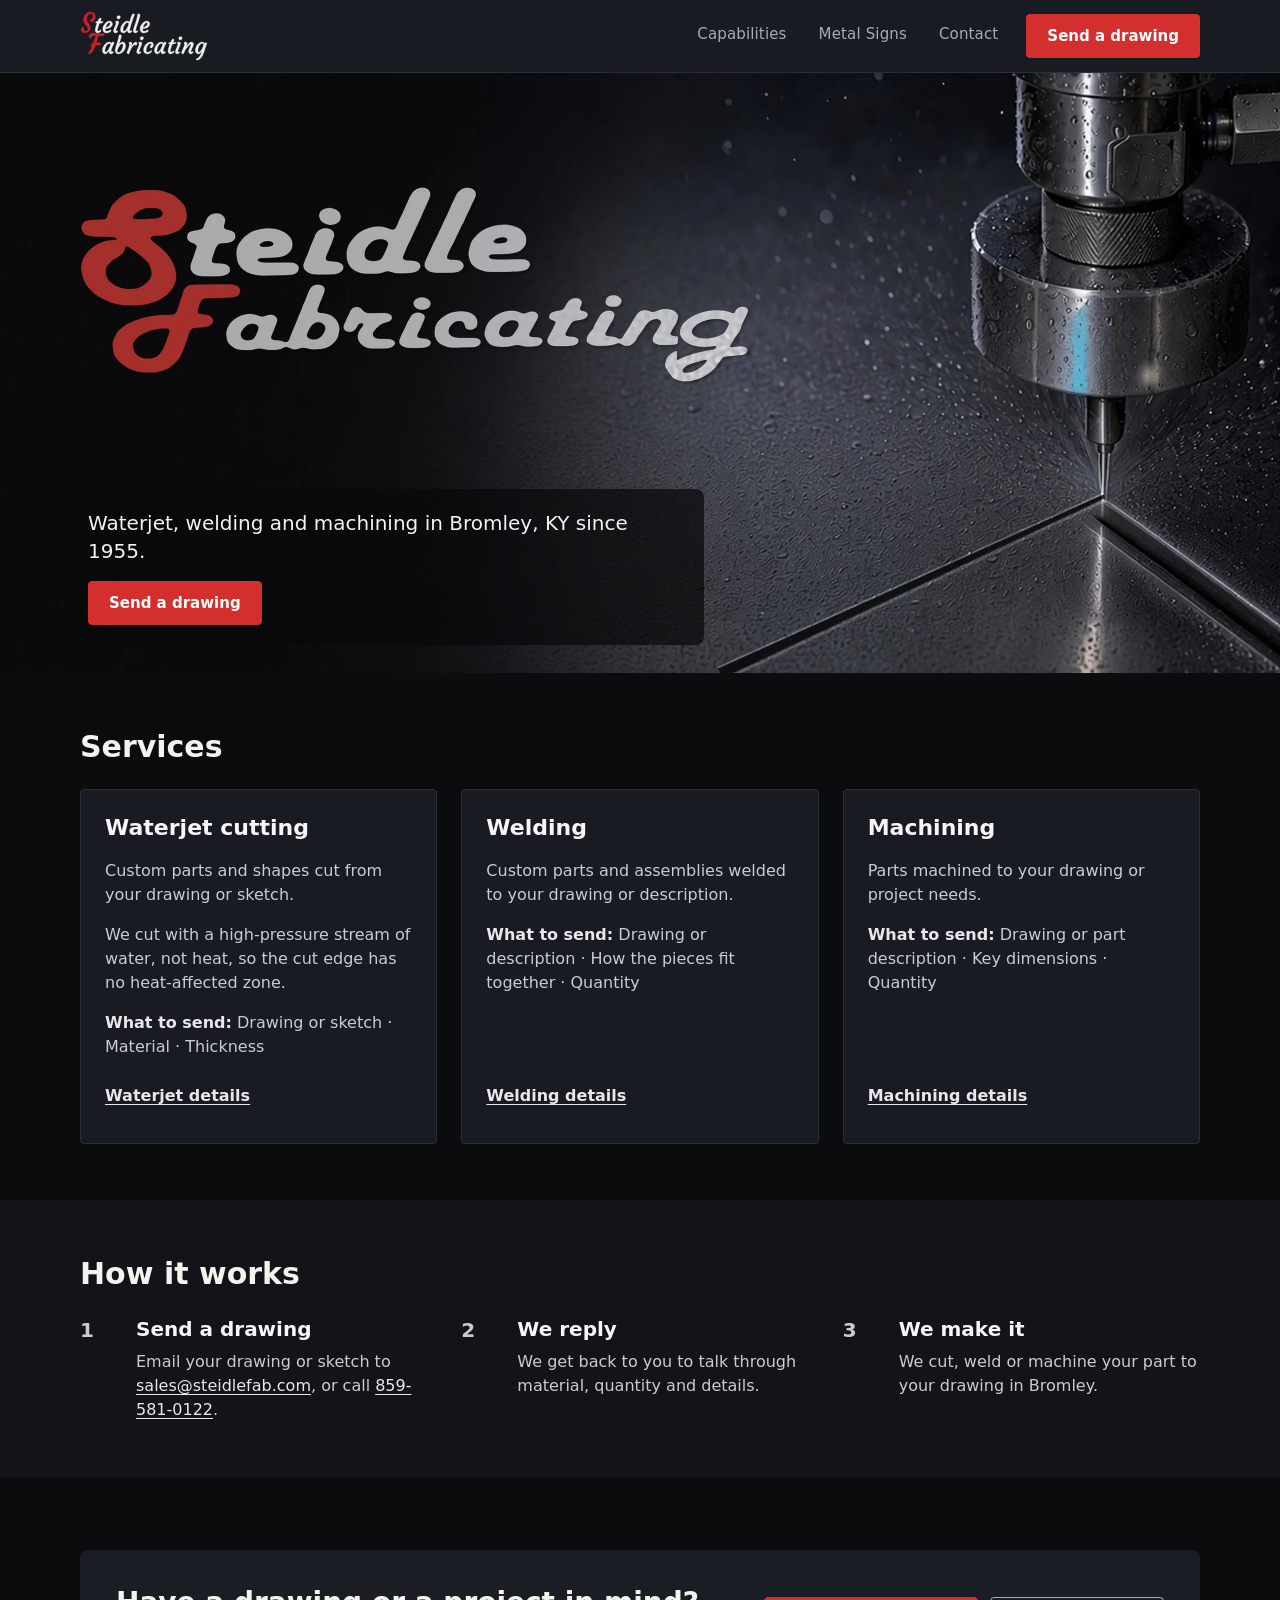
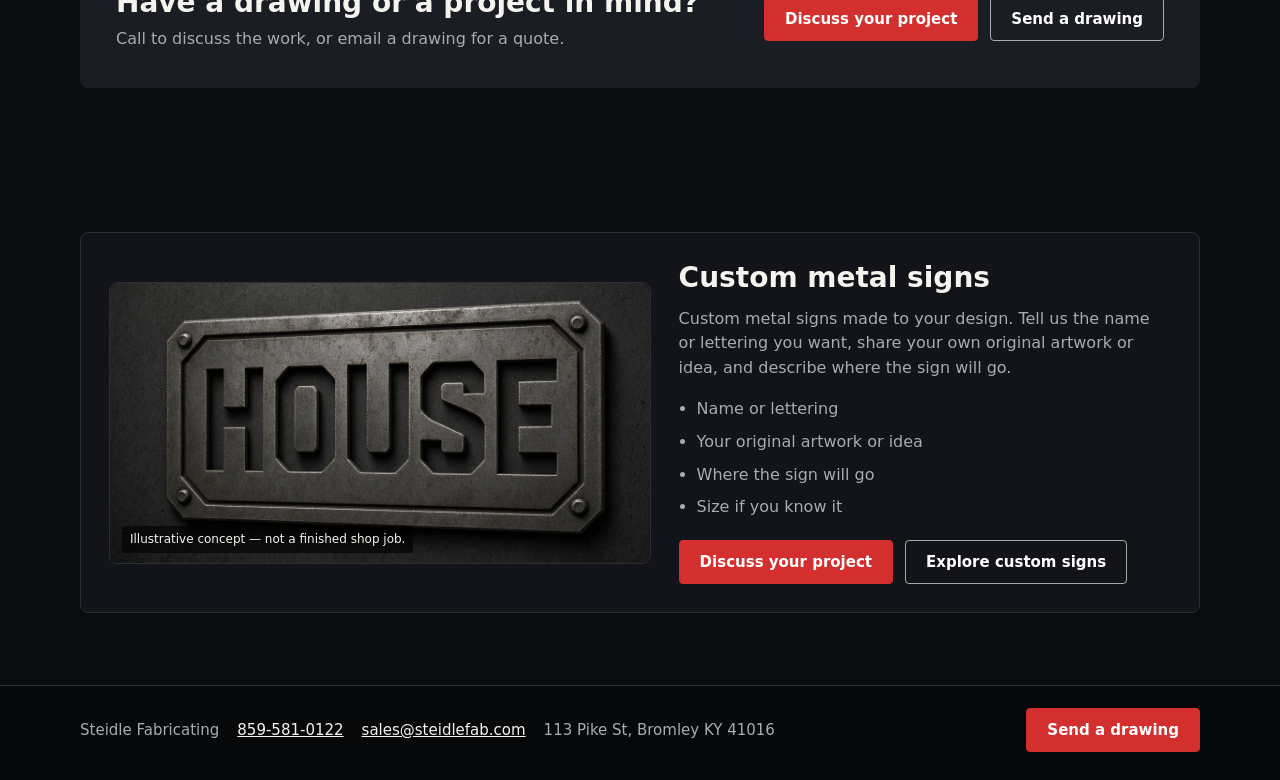
==== index.html @ 09d0ca2a "SF-002 item 11: homepage redo — nameclear hero, service tiles, how-it-works SteidleFab 11:13 edits: " ====
<!DOCTYPE html>
<html lang="en">
<head>
  <meta charset="utf-8">
  <meta name="viewport" content="width=device-width, initial-scale=1">
  <meta name="robots" content="noindex, nofollow, noarchive">
  <title>Steidle Fabricating</title>
  <link rel="stylesheet" href="site.css">
</head>
<body>
  <a class="skip" href="#content">Skip to content</a>
  <header class="site-header">
    <div class="wrap header-inner">
      <a class="logo" href="index.html" aria-label="Steidle Fabricating home">
        <span class="logo-slot">
          <img src="assets/logo-on-dark.svg" alt="Steidle Fabricating" width="200" height="50">
        </span>
      </a>
      <nav class="nav" aria-label="Primary">
        <a href="capabilities.html">Capabilities</a>
        <a href="signs.html">Metal Signs</a>
        <a href="contact.html">Contact</a>
      </nav>
      <a class="btn btn-primary btn-header" href="mailto:sales@steidlefab.com?subject=Drawing%20for%20quote">Send a drawing</a>
      <button class="menu-toggle" type="button" data-menu-open aria-expanded="false" aria-controls="mobile-menu" aria-label="Open menu">☰</button>
    </div>
  </header>

  <div class="mobile-menu" id="mobile-menu" hidden role="dialog" aria-modal="true" aria-label="Menu">
    <div class="mobile-menu-top">
      <a class="logo" href="index.html" aria-label="Steidle Fabricating home">
        <span class="logo-slot">
          <img src="assets/logo-on-dark.svg" alt="Steidle Fabricating" width="200" height="50">
        </span>
      </a>
      <button class="close-btn" type="button" data-menu-close aria-label="Close menu">×</button>
    </div>
    <nav aria-label="Mobile">
      <a href="capabilities.html">Capabilities</a>
      <a href="signs.html">Metal Signs</a>
      <a href="contact.html">Contact</a>
    </nav>
    <a class="btn btn-primary" href="mailto:sales@steidlefab.com?subject=Drawing%20for%20quote">Send a drawing</a>
  </div>

  <main id="content">
    <section class="hero hero-fixed" aria-labelledby="hero-title">
      <picture class="hf-pic">
        <source media="(max-width: 500px)" srcset="assets/hero-r3-390-nameclear.webp" type="image/webp">
        <source media="(max-width: 500px)" srcset="assets/hero-r3-390-nameclear.jpg" type="image/jpeg">
        <source media="(max-width: 1000px)" srcset="assets/hero-r3-768-nameclear.webp" type="image/webp">
        <source media="(max-width: 1000px)" srcset="assets/hero-r3-768-nameclear.jpg" type="image/jpeg">
        <source srcset="assets/hero-r3-1440-nameclear.webp" type="image/webp">
        <img src="assets/hero-r3-1440-nameclear.jpg" alt="Steidle Fabricating" width="2880" height="1200" fetchpriority="high" decoding="sync">
      </picture>
      <div class="hf-copy">
        <h1 id="hero-title">Waterjet, welding and machining in Bromley, KY since 1955.</h1>
        <a class="btn btn-primary" href="mailto:sales@steidlefab.com?subject=Drawing%20for%20quote">Send a drawing</a>
      </div>
    </section>

    <section class="section section-services" aria-labelledby="services-title">
      <div class="wrap">
        <h2 id="services-title">Services</h2>
        <div class="offer-grid">
          <article class="offer-card">
            <h3>Waterjet cutting</h3>
            <p>Custom parts and shapes cut from your drawing or sketch.</p>
            <p>We cut with a high-pressure stream of water, not heat, so the cut edge has no heat-affected zone.</p>
            <!-- Materials bullets: hidden until Ken confirms (SITE-CHANGES item 6). -->
            <p class="tile-send"><span class="tile-send-label">What to send:</span> Drawing or sketch · Material · Thickness</p>
            <a class="tile-link" href="capabilities.html#waterjet">Waterjet details</a>
          </article>
          <article class="offer-card">
            <h3>Welding</h3>
            <p>Custom parts and assemblies welded to your drawing or description.</p>
            <!-- Materials bullets: hidden until Ken confirms (SITE-CHANGES item 6). -->
            <p class="tile-send"><span class="tile-send-label">What to send:</span> Drawing or description · How the pieces fit together · Quantity</p>
            <a class="tile-link" href="capabilities.html#welding">Welding details</a>
          </article>
          <article class="offer-card">
            <h3>Machining</h3>
            <p>Parts machined to your drawing or project needs.</p>
            <!-- Materials bullets: hidden until Ken confirms (SITE-CHANGES item 6). -->
            <p class="tile-send"><span class="tile-send-label">What to send:</span> Drawing or part description · Key dimensions · Quantity</p>
            <a class="tile-link" href="capabilities.html#machining">Machining details</a>
          </article>
        </div>
      </div>
    </section>

    <section class="section section-alt section-how" aria-labelledby="how-title">
      <div class="wrap">
        <h2 id="how-title">How it works</h2>
        <ol class="how-grid">
          <li class="how-step">
            <span class="how-num" aria-hidden="true">1</span>
            <div>
              <h3>Send a drawing</h3>
              <p>Email your drawing or sketch to <a href="mailto:sales@steidlefab.com?subject=Drawing%20for%20quote">sales@steidlefab.com</a>, or call <a href="tel:8595810122">859-581-0122</a>.</p>
            </div>
          </li>
          <li class="how-step">
            <span class="how-num" aria-hidden="true">2</span>
            <div>
              <h3>We reply</h3>
              <p>We get back to you to talk through material, quantity and details.</p>
            </div>
          </li>
          <li class="how-step">
            <span class="how-num" aria-hidden="true">3</span>
            <div>
              <h3>We make it</h3>
              <p>We cut, weld or machine your part to your drawing in Bromley.</p>
            </div>
          </li>
        </ol>
      </div>
    </section>

    <section class="section">
      <div class="wrap">
        <div class="mid-cta">
          <div>
            <h2>Have a drawing or a project in mind?</h2>
            <p>Call to discuss the work, or email a drawing for a quote.</p>
          </div>
          <div class="cta-row">
            <a class="btn btn-primary" href="tel:8595810122">Discuss your project</a>
            <a class="btn btn-secondary" href="mailto:sales@steidlefab.com?subject=Drawing%20for%20quote">Send a drawing</a>
          </div>
        </div>
      </div>
    </section>

    <section class="section" aria-labelledby="signs-feature-title">
      <div class="wrap">
        <div class="signs-feature">
          <figure class="media">
            <picture>
              <source srcset="assets/sign-house.webp" type="image/webp">
              <img src="assets/sign-concept-house.jpg" alt="" width="1152" height="864" loading="eager" decoding="sync">
            </picture>
            <figcaption>Illustrative concept — not a finished shop job.</figcaption>
          </figure>
          <div>
            <h2 id="signs-feature-title">Custom metal signs</h2>
            <p>Custom metal signs made to your design. Tell us the name or lettering you want, share your own original artwork or idea, and describe where the sign will go.</p>
            <ul>
              <li>Name or lettering</li>
              <li>Your original artwork or idea</li>
              <li>Where the sign will go</li>
              <li>Size if you know it</li>
            </ul>
            <div class="cta-row">
              <a class="btn btn-primary" href="tel:8595810122">Discuss your project</a>
              <a class="btn btn-secondary" href="signs.html">Explore custom signs</a>
            </div>
          </div>
        </div>
      </div>
    </section>
  </main>

  <footer class="site-footer" id="footer-contact">
    <div class="wrap footer-inner">
      <p class="footer-facts">
        <span>Steidle Fabricating</span>
        <a href="tel:8595810122">859-581-0122</a>
        <a href="mailto:sales@steidlefab.com">sales@steidlefab.com</a>
        <span>113 Pike St, Bromley KY 41016</span>
      </p>
      <a class="btn btn-primary" href="mailto:sales@steidlefab.com?subject=Drawing%20for%20quote">Send a drawing</a>
    </div>
  </footer>
  <script src="site.js"></script>
</body>
</html>
---- site.css ----
*, *::before, *::after { box-sizing: border-box; }
:root {
  --bg: #0B0C0E;
  --bg-elev: #12141A;
  --bg-panel: #1A1D24;
  --bg-deep: #070809;
  --line: #2A2E38;
  --line-strong: #3A4050;
  --ink: #F5F3EE;
  --ink-muted: #A7ABB6;
  --ink-dim: #8B909C;
  --ink-inverse: #0B0C0E;
  --brand-red: #D32F2F;
  --brand-red-hover: #B71B1B;
  --white: #FFFFFF;
  --font: "Segoe UI", system-ui, -apple-system, "Helvetica Neue", Arial, sans-serif;
  --max: 1120px;
}

*,
*::before,
*::after { box-sizing: border-box; }

html, body {
  margin: 0;
  padding: 0;
  background: var(--bg);
  color: var(--ink);
  font-family: var(--font);
  font-size: 16px;
  line-height: 1.55;
}

img { max-width: 100%; display: block; }
a { color: inherit; }
button { font: inherit; }

:focus { outline: none; }
:focus-visible {
  outline: 2px solid var(--white);
  outline-offset: 3px;
}

.skip {
  position: absolute;
  left: 12px;
  top: 8px;
  z-index: 80;
  transform: translateY(-160%);
  background: var(--ink);
  color: var(--bg);
  padding: 10px 14px;
  font-weight: 700;
  text-decoration: none;
}
.skip:focus { transform: none; }

.wrap { width: min(var(--max), calc(100% - 48px)); margin: 0 auto; }

body.menu-lock { overflow: hidden; }

.site-header {
  position: sticky;
  top: 0;
  z-index: 40;
  background: rgba(26, 29, 36, 0.94);
  border-bottom: 1px solid var(--line);
  backdrop-filter: blur(8px);
}
.header-inner {
  display: flex;
  align-items: center;
  gap: 24px;
  min-height: 72px;
  padding: 10px 0;
}
.logo {
  display: block;
  width: 200px;
  min-width: 200px;
  max-width: 200px;
  height: 50px;
  flex-shrink: 0;
  text-decoration: none;
}
.logo-slot {
  display: block;
  width: 200px;
  height: 50px;
  overflow: hidden;
}
.logo-slot img {
  width: 200px;
  height: 50px;
  object-fit: contain;
  object-position: left center;
}
.nav { display: flex; align-items: center; gap: 32px; margin-left: auto; }
.nav a {
  color: var(--ink-muted);
  font-size: 15px;
  font-weight: 500;
  letter-spacing: 0.01em;
  text-decoration: none;
  min-height: 40px;
  display: inline-flex;
  align-items: center;
  border-bottom: 2px solid transparent;
}
.nav a:hover { color: var(--ink); }
.nav a[aria-current="page"] {
  color: var(--ink);
  border-bottom-color: var(--brand-red);
}
.btn-header {
  min-height: 44px;
  height: 44px;
  padding: 10px 20px;
  font-size: 16px;
  font-weight: 650;
}

.btn {
  display: inline-flex;
  align-items: center;
  justify-content: center;
  min-height: 44px;
  height: 44px;
  padding: 10px 20px;
  border-radius: 4px;
  font-size: 15px;
  font-weight: 650;
  line-height: 1.2;
  border: 1.5px solid transparent;
  box-sizing: border-box;
  cursor: pointer;
  text-decoration: none;
  text-align: center;
}
.btn-primary { background: var(--brand-red); color: var(--white); border-color: var(--brand-red); }
.btn-primary:hover { background: var(--brand-red-hover); border-color: var(--brand-red-hover); }
.btn-secondary {
  background: transparent;
  color: var(--white);
  border-color: rgba(230, 232, 235, 0.70); /* #E6E8EB @ 70% */
}
.btn-secondary:hover {
  background: transparent;
  border-color: #E6E8EB;
  color: var(--white);
}
.btn-header { margin-left: 4px; flex-shrink: 0; }
.menu-toggle {
  display: none;
  width: 44px;
  height: 44px;
  margin-left: auto;
  border: 1px solid var(--line-strong);
  background: transparent;
  color: var(--ink);
  border-radius: 4px;
  font-size: 22px;
  align-items: center;
  justify-content: center;
}

.hero {
  position: relative;
  min-height: 78vh;
  display: flex;
  align-items: center;
  background: var(--bg-deep);
  overflow: hidden;
}
.hero-visual {
  position: absolute;
  inset: 0;
}
.hero-pic,
.hero-pic img {
  position: absolute;
  inset: 0;
  width: 100%;
  height: 100%;
}
.hero-pic img {
  object-fit: cover;
  object-position: 56% center; /* ~6% further right; cut stays right */
}
.hero-scrim {
  position: absolute;
  inset: 0;
  z-index: 1;
  pointer-events: none;
  /* stronger left fade: 85% through first 40% */
  background: linear-gradient(90deg, rgba(10,11,13,.85) 0%, rgba(10,11,13,.85) 40%, rgba(10,11,13,.35) 52%, rgba(10,11,13,0) 62%);
}
.hero .wrap.hero-copy {
  position: relative;
  z-index: 2;
  width: min(var(--max), calc(100% - 48px));
  margin: 0 auto;
  padding-left: 16px; /* with wrap → ~64px from edge when wrap has 24px */
}
.hero-inner {
  padding: 28px 0;
  max-width: 520px;
  width: min(45%, 520px);
  margin-left: 16px;
  background: transparent;
  border: 0;
  border-radius: 0;
}
.hero-inner .eyebrow,
.hero-inner h1,
.hero-inner .lead {
  text-shadow: 0 1px 2px rgba(0,0,0,0.55), 0 8px 24px rgba(0,0,0,0.35);
}
/* Local scrim behind supporting paragraph (768+); right cut untouched */
.hero-inner .lead {
  position: relative;
  z-index: 1;
  display: inline-block;
  max-width: 100%;
  padding: 8px 12px 8px 0;
  box-decoration-break: clone;
  -webkit-box-decoration-break: clone;
}
.hero-inner .lead::before {
  content: "";
  position: absolute;
  z-index: -1;
  inset: -4px -8px -4px -12px;
  border-radius: 4px;
  background: linear-gradient(90deg, rgba(10,11,13,.88) 0%, rgba(10,11,13,.88) 50%, rgba(10,11,13,0) 62%);
  pointer-events: none;
}
.hero h1 {
  font-size: 48px;
  line-height: 56px;
}
.eyebrow {
  color: var(--brand-red);
  font-size: 12px;
  font-weight: 700;
  letter-spacing: 0.14em;
  text-transform: uppercase;
  margin: 0 0 14px;
}
.hero h1 {
  margin: 0 0 16px;
  font-size: 48px;
  line-height: 56px;
  font-weight: 750;
  letter-spacing: -0.02em;
}
.hero .lead {
  margin: 0 0 28px;
  font-size: 19px;
  line-height: 1.5;
  color: var(--ink-muted);
  max-width: 42ch;
}
.cta-row { display: flex; flex-wrap: wrap; gap: 12px; }
.hero .btn-secondary {
  border-color: rgba(245, 243, 238, 0.9);
  background: rgba(7, 8, 9, 0.45);
}
.hero-caption {
  position: absolute;
  left: 24px;
  bottom: 16px;
  z-index: 2;
  margin: 0;
  font-size: 12px;
  color: var(--ink-muted);
}

.section { padding: 72px 0; }
.section-alt { background: var(--bg-elev); }
.section h2 { margin: 0 0 12px; font-size: 30px; line-height: 1.2; }
.page-lead { color: var(--ink-muted); font-size: 18px; line-height: 1.5; max-width: 62ch; margin: 0; }
.page-head { padding: 56px 0 8px; }
.page-head h1 { margin: 0 0 12px; font-size: 44px; line-height: 1.1; }

.offer-grid {
  display: grid;
  grid-template-columns: repeat(3, minmax(0, 1fr));
  gap: 24px;
  align-items: stretch;
}
.offer-card {
  background: #181B21;
  border: 1px solid var(--line);
  border-radius: 4px;
  padding: 24px;
  min-height: 0;
  display: flex;
  flex-direction: column;
  gap: 16px;
}
.offer-card.accent { border-top: 0; } /* equal tiles; no first-tile red stripe */
.offer-card h2,
.offer-card h3 { margin: 0; font-size: 22px; line-height: 1.3; font-weight: 700; color: #F5F6F7; }
.offer-card p { margin: 0; color: #C9CDD2; font-size: 16px; line-height: 1.5; }
.tile-send { font-size: 15px; line-height: 1.45; color: #C9CDD2; }
.tile-send-label { font-weight: 650; color: #E6E8EB; }
.tile-link {
  margin-top: auto;
  color: #E6E8EB;
  font-size: 16px;
  font-weight: 600;
  text-underline-offset: 3px;
  min-height: 44px;
  display: inline-flex;
  align-items: center;
}
.tile-link:hover { text-decoration: underline; }
.section-services h2,
.section-how h2 { margin: 0 0 24px; font-size: 30px; line-height: 1.2; }
.section-services { padding-top: 56px; padding-bottom: 56px; }
.section-how { padding-top: 56px; padding-bottom: 56px; }
.how-grid {
  list-style: none;
  margin: 0;
  padding: 0;
  display: grid;
  grid-template-columns: repeat(3, minmax(0, 1fr));
  gap: 24px;
}
.how-step {
  display: grid;
  grid-template-columns: 44px 1fr;
  gap: 12px;
  align-items: start;
}
.how-step .how-num {
  color: #C9CDD2;
  font-size: 20px;
  font-weight: 650;
  line-height: 1.2;
  padding-top: 2px;
}
.how-step h3 {
  margin: 0 0 8px;
  font-size: 20px;
  line-height: 1.3;
  font-weight: 700;
  color: #F5F6F7;
}
.how-step p {
  margin: 0;
  color: #C9CDD2;
  font-size: 16px;
  line-height: 1.5;
}
.how-step a {
  color: #E6E8EB;
  text-underline-offset: 3px;
}
.how-step a:hover { text-decoration: underline; }
@media (max-width: 1000px) {
  .how-grid { grid-template-columns: 1fr; gap: 24px; }
  .section-services { padding-top: 40px; padding-bottom: 40px; }
  .section-how { padding-top: 40px; padding-bottom: 40px; }
}
@media (max-width: 500px) {
  .section-services h2,
  .section-how h2 { font-size: 26px; }
}

.mid-cta {
  background: var(--bg-panel);
  border-radius: 8px;
  padding: 36px;
  display: grid;
  grid-template-columns: 1.4fr auto;
  gap: 24px;
  align-items: center;
}
.mid-cta h2 { margin: 0 0 8px; font-size: 28px; }
.mid-cta p { margin: 0; color: var(--ink-muted); }

.signs-feature {
  display: grid;
  grid-template-columns: 1.1fr 1fr;
  gap: 28px;
  align-items: center;
  background: var(--bg-elev);
  border: 1px solid var(--line);
  border-radius: 8px;
  padding: 28px;
}
.signs-feature .media,
.sign-card,
.process .media {
  position: relative;
  border-radius: 8px;
  overflow: hidden;
  border: 1px solid var(--line);
  background: #000;
  margin: 0;
}
.signs-feature .media img,
.sign-card img { width: 100%; height: 280px; object-fit: cover; }
.signs-feature figcaption,
.sign-card figcaption,
.process figcaption {
  position: absolute;
  left: 12px;
  bottom: 10px;
  font-size: 12px;
  color: var(--ink);
  background: rgba(0, 0, 0, 0.62);
  padding: 4px 8px;
  border-radius: 3px;
}
.signs-feature h2 { margin: 0 0 12px; font-size: 28px; }
.signs-feature p { margin: 0 0 16px; color: var(--ink-muted); font-size: 16px; line-height: 1.55; }
.signs-feature ul,
.need-list ul,
.guide ul { margin: 0 0 20px; padding-left: 18px; color: var(--ink-muted); }
.signs-feature li,
.need-list li,
.guide li { margin: 8px 0; }

.process {
  display: grid;
  grid-template-columns: 1.05fr 1fr;
  gap: 36px;
  align-items: center;
  padding: 40px 0;
  border-top: 1px solid var(--line);
}
.process.reverse { grid-template-columns: 1fr 1.05fr; }
.process.reverse .copy { order: 2; }
.process.reverse .media { order: 1; }
.process .media img { width: 100%; height: 320px; object-fit: cover; }
.process p { color: var(--ink-muted); font-size: 16px; line-height: 1.55; margin: 0 0 12px; }
.process .optional { color: var(--ink-muted); font-size: 15px; }
.process h2 { margin: 0 0 12px; }

.guide,
.need-list {
  background: var(--bg-panel);
  border-radius: 8px;
  padding: 32px;
  margin-top: 28px;
  border-left: 3px solid var(--brand-red);
}
.guide h2,
.need-list h2 { margin: 0 0 8px; }

.signs-grid {
  display: grid;
  grid-template-columns: 1fr 1fr;
  gap: 24px;
}

.contact-block { display: grid; gap: 8px; margin: 28px 0; }
.contact-block a {
  color: var(--ink);
  font-size: 20px;
  font-weight: 650;
  text-underline-offset: 0.15em;
  min-height: 44px;
  display: inline-flex;
  align-items: center;
}
.contact-block p { margin: 0; color: var(--ink-muted); }

.site-footer {
  border-top: 1px solid var(--line);
  padding: 22px 0 28px;
  background: var(--bg-deep);
}
.footer-inner {
  display: flex;
  flex-wrap: wrap;
  gap: 16px 24px;
  align-items: center;
  justify-content: space-between;
}
.footer-facts {
  display: flex;
  flex-wrap: wrap;
  gap: 8px 18px;
  margin: 0;
  color: var(--ink-muted);
  font-size: 15px;
}
.footer-facts a { color: var(--ink); }

.mobile-menu {
  position: fixed;
  inset: 0;
  z-index: 60;
  background: #070809;
  padding: 16px 16px 32px;
  display: flex;
  flex-direction: column;
}
.mobile-menu[hidden] { display: none; }
.mobile-menu-top {
  display: flex;
  align-items: flex-start;
  justify-content: space-between;
  gap: 12px;
  margin-bottom: 28px;
}
.mobile-menu nav { display: flex; flex-direction: column; }
.mobile-menu nav a {
  display: flex;
  align-items: center;
  min-height: 48px;
  padding: 12px 4px;
  font-size: 22px;
  border-bottom: 1px solid var(--line);
  color: var(--ink);
  text-decoration: none;
}
.mobile-menu .btn { width: 100%; margin-top: 24px; min-height: 48px; }
.close-btn {
  width: 44px;
  height: 44px;
  border-radius: 4px;
  border: 1px solid var(--line-strong);
  background: transparent;
  color: var(--ink);
  font-size: 22px;
}

@media (max-width: 1100px) {
  .mid-cta { grid-template-columns: 1fr; }
  .signs-feature,
  .signs-grid,
  .process,
  .process.reverse { grid-template-columns: 1fr; }
  .process.reverse .copy,
  .process.reverse .media { order: initial; }
}
/* Offer cards: 3-up desktop; stack at ≤1000 (HOME-REDO V2). Never 1+2. */
@media (max-width: 1000px) {
  .offer-grid { grid-template-columns: 1fr; }
  .offer-card.accent { grid-column: auto; min-height: 0; }
}
@media (max-width: 719px) {
  .offer-card.accent { grid-column: auto; min-height: 0; }
  .wrap { width: min(100% - 32px, var(--max)); }
  .nav, .btn-header { display: none; }
  .menu-toggle { display: inline-flex; }
  .header-inner { min-height: 64px; }
  .hero {
    min-height: 0;
    display: flex;
    flex-direction: column;
    align-items: stretch;
    overflow: visible;
  }
  .hero-visual {
    position: relative;
    inset: auto;
    width: 100%;
    aspect-ratio: 4 / 3;
    height: auto;
    min-height: 0;
    flex: 0 0 auto;
  }
  .hero-pic,
  .hero-pic img {
    position: absolute;
    inset: 0;
  }
  .hero-pic img {
    object-position: 62% 40%; /* nozzle tip + partial logo cut */
  }
  .hero-scrim { display: none; }
  .hero .wrap.hero-copy {
    position: relative;
    z-index: 2;
    width: min(100% - 48px, var(--max)); /* 24px side padding */
    margin: 0 auto;
    background: var(--bg);
    box-shadow: none;
    border: 0;
    padding: 20px 0 8px;
  }
  .hero-inner {
    width: 100%;
    max-width: none;
    padding: 0 0 12px;
    margin: 0;
    background: var(--bg);
    border: 0;
    box-shadow: none;
  }
  .hero-inner .lead::before { display: none; }
  .hero-inner .eyebrow,
  .hero-inner h1,
  .hero-inner .lead { text-shadow: none; }
  .hero h1 { font-size: 28px; line-height: 34px; margin-bottom: 10px; }
  .hero .lead { font-size: 16px; margin-bottom: 16px; }
  .hero .eyebrow { margin-bottom: 10px; font-size: 12px; }
  .hero .cta-row { flex-direction: column; gap: 12px; }
  .hero .cta-row .btn { width: 100%; min-height: 44px; }
  .hero-caption {
    position: absolute;
    left: 12px;
    right: 12px;
    bottom: 10px;
    z-index: 2;
    font-size: 12px;
  }
  /* mobile logo 140×36; bar 64 */
  .header-inner { min-height: 64px; }
  .logo, .logo-slot, .logo-slot img {
    width: 140px; min-width: 140px; max-width: 140px; height: 36px;
  }
  .offer-grid,
  .signs-feature,
  .signs-grid {
  gap: 24px;
 grid-template-columns: 1fr; }
  .offer-card.accent { grid-column: auto; }
  .section { padding: 48px 0; }
  .page-head { padding-top: 36px; }
  .page-head h1 { font-size: 32px; }
  .cta-row .btn { flex: 1 1 100%; }
  .signs-feature { padding: 20px; }
  .signs-feature .media img,
  .sign-card img,
  .process .media img { height: 220px; }
  .process, .process.reverse {
    display: flex;
    flex-direction: column;
    gap: 16px;
  }
  .process .copy { display: contents; }
  .process .copy h2 { order: 1; }
  .process .copy > p { order: 2; }
  .process .copy .optional { order: 3; }
  .process .copy .cta-row { order: 4; }
  .process .media { order: 5; width: 100%; }
  .hero-caption { left: 16px; right: 16px; }
}

@media (prefers-reduced-motion: reduce) {
  * { scroll-behavior: auto !important; }
}

@media (min-width: 720px) and (max-width: 1099px) {
  .hero { min-height: 60vh; }
  .hero h1 { font-size: 36px; line-height: 42px; }
  .hero-inner { margin-left: 0; padding-left: 0; }
  .hero .wrap.hero-copy { width: min(var(--max), calc(100% - 64px)); }
  .logo, .logo-slot, .logo-slot img {
    width: 168px; min-width: 168px; max-width: 168px; height: 42px;
  }
  .header-inner { min-height: 68px; }
}


.how-it-works { margin: 0 0 28px; max-width: 640px; }
.how-title { margin: 0 0 14px; font-size: 20px; }
.how-steps {
  list-style: none;
  margin: 0;
  padding: 0;
  display: grid;
  gap: 12px;
}
.how-steps li {
  display: grid;
  grid-template-columns: 28px 1fr;
  gap: 10px;
  align-items: start;
  font-size: 14px;
  line-height: 1.45;
  color: var(--ink-muted);
}
.how-num {
  color: var(--ink-muted);
  font-weight: 650;
  font-size: 14px;
}

.sign-card img {
  width: 100%;
  height: 280px;
  object-fit: cover;
  display: block;
  border-radius: 4px;
}
.sign-card.crop-a img { object-position: 30% 40%; }
.sign-card.crop-b img { object-position: 70% 55%; }
/* Pixel 7:35 spec: tablet hero scrim (720-1023) so copy never sits on the image lettering */
@media (min-width: 720px) and (max-width: 1023px) {
  .hero-scrim { background: linear-gradient(90deg, rgba(10,11,13,.88) 0%, rgba(10,11,13,.88) 50%, rgba(10,11,13,0) 62%); }
}
/* Hero stopgap (6 Nov): plain dark, live-text name, no image */
.hero.hero-plain { min-height: 0; display: block; background: var(--bg-deep); padding: 96px 0 88px; border-bottom: 1px solid rgba(230,232,235,.08); }
.hero-plain .wrap.hero-copy { width: min(var(--max), calc(100% - 48px)); padding-left: 0; }
.hero-plain .hero-inner { width: auto; max-width: 760px; margin: 0; padding: 0; }
.hero-plain .hero-inner h1, .hero-plain .hero-inner .lead, .hero-plain .hero-sub { text-shadow: none; }
.hero-plain .hero-inner .lead::before { display: none; }
.hero-plain .hero-inner .lead { display: block; padding: 0; }
.hero-plain h1.hero-name { font-size: 64px; line-height: 1.05; letter-spacing: -0.025em; margin: 0 0 18px; }
.hero-plain .hero-sub { font-size: 22px; line-height: 1.4; color: #E6E8EB; margin: 0 0 10px; max-width: 34ch; }
.hero-plain .lead { font-size: 18px; margin: 0 0 24px; }
.trust-bar { list-style: none; margin: 0 0 32px; padding: 0; display: flex; flex-wrap: wrap; gap: 8px 0; font-size: 13px; font-weight: 600; letter-spacing: .08em; text-transform: uppercase; color: var(--ink-muted); }
.trust-bar li + li::before { content: "·"; margin: 0 12px; color: var(--brand-red); }
@media (min-width: 720px) and (max-width: 1023px) {
  .hero.hero-plain { padding: 72px 0 64px; }
  .hero-plain h1.hero-name { font-size: 48px; }
  .hero-plain .hero-sub { font-size: 20px; }
}
@media (max-width: 719px) {
  .hero.hero-plain { padding: 48px 0 40px; }
  .hero-plain .wrap.hero-copy { width: min(100% - 48px, var(--max)); background: transparent; padding: 0; }
  .hero-plain .hero-inner { background: transparent; }
  .hero-plain h1.hero-name { font-size: 38px; line-height: 1.08; margin-bottom: 14px; }
  .hero-plain .hero-sub { font-size: 18px; }
  .hero-plain .lead { font-size: 16px; margin-bottom: 20px; }
  .trust-bar { font-size: 12px; margin-bottom: 24px; }
  .trust-bar li + li::before { margin: 0 8px; }
}
@media (max-width: 719px) {
  .trust-bar { gap: 6px 8px; }
  .trust-bar li + li::before { content: none; }
  .trust-bar li { border: 1px solid rgba(230,232,235,.18); border-radius: 999px; padding: 4px 10px; }
}
.hero-plain .cta-row { align-items: center; gap: 12px 24px; }
.hero-call { color: #E6E8EB; font-weight: 600; text-decoration: underline; text-underline-offset: 3px; min-height: 44px; display: inline-flex; align-items: center; }
.hero-call:hover { color: #fff; }
@media (max-width: 719px) { .hero-plain .cta-row { align-items: stretch; } .hero-call { justify-content: center; } }
/* Hero image restored (6 Nov, Andrew): image hero with stopgap copy */
.hero:not(.hero-plain) .hero-sub { font-size: 20px; line-height: 1.4; color: #E6E8EB; margin: 0 0 10px; max-width: 34ch; text-shadow: 0 1px 12px rgba(0,0,0,.6); }
.hero:not(.hero-plain) .trust-bar { color: #E6E8EB; }
@media (max-width: 719px) { .hero:not(.hero-plain) .hero-sub { font-size: 17px; } }
/* Hero fixed (Pixel hero-fixed, 6 Nov) */
.hero.hero-fixed { position: relative; display: block; min-height: 0; padding: 0; background: #0d0e10; overflow: hidden; }
.hf-pic, .hf-pic img { display: block; width: 100%; }
.hf-pic img { height: 600px; object-fit: cover; object-position: left top; }
.hf-copy { position: absolute; left: 64px; bottom: 28px; max-width: 640px; padding: 20px 24px; border-radius: 8px; background: rgba(8,9,11,.72); }
.hf-copy h1 { color: #F2F3F5; font-size: 20px; line-height: 1.4; font-weight: 500; letter-spacing: 0; margin: 0 0 16px; text-shadow: none; }
.hf-copy .btn { min-height: 44px; }
@media (max-width: 1000px) { .hero.hero-fixed { min-height: 0; } .hf-pic img { height: auto; aspect-ratio: 1536 / 640; object-position: center top; } .hf-copy { position: static; margin: 16px 32px 24px; } } /* r3 + Fix A: strip + panel below; no 482 empty band */
@media (max-width: 500px) {
  .hf-pic img { height: auto; aspect-ratio: 780 / 987; object-position: center top; }
  .hf-copy { position: static; margin: 0; max-width: none; border-radius: 0; background: #0d0e10; padding: 20px 20px 32px; }
  .hf-copy h1 { font-size: 18px; }
  .hf-copy .btn { display: flex; justify-content: center; width: 100%; }
}
@media (min-width: 1001px) { .hf-pic img { height: auto; min-height: 600px; aspect-ratio: 2880 / 1200; } }
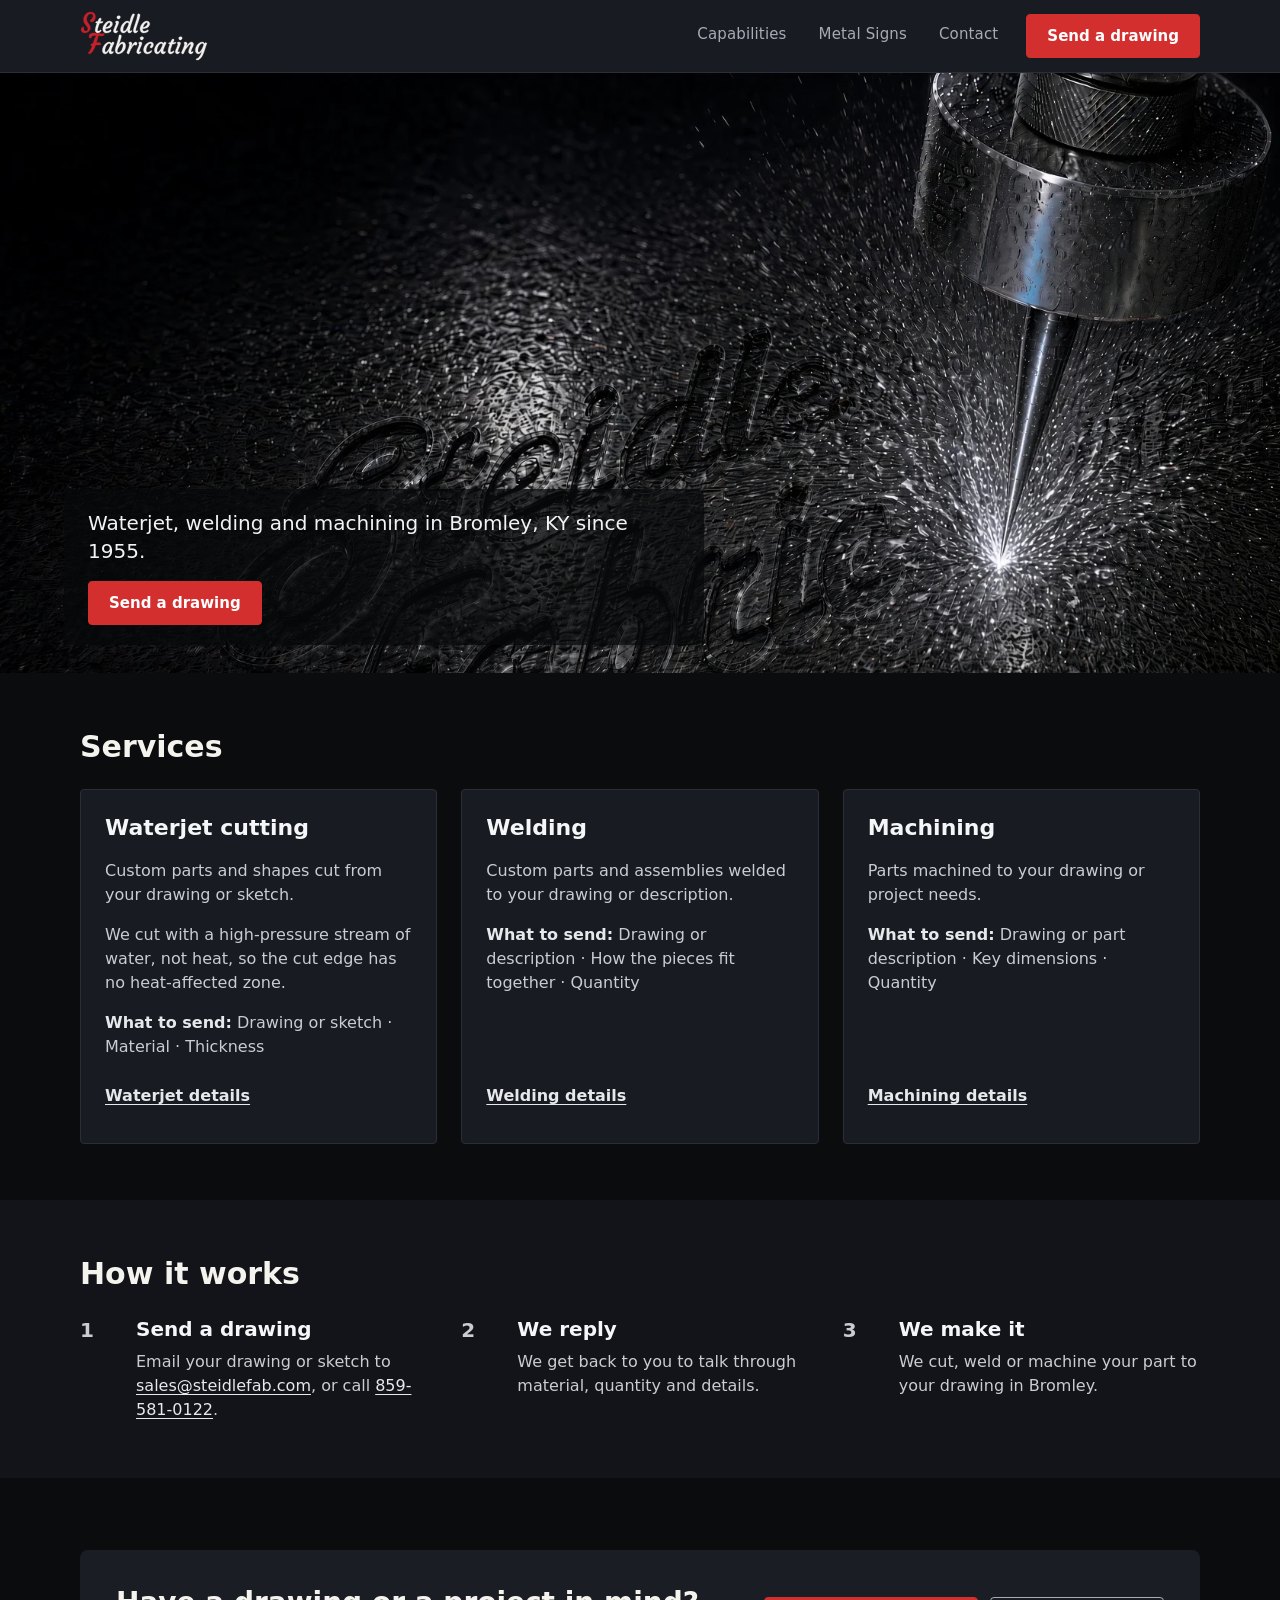
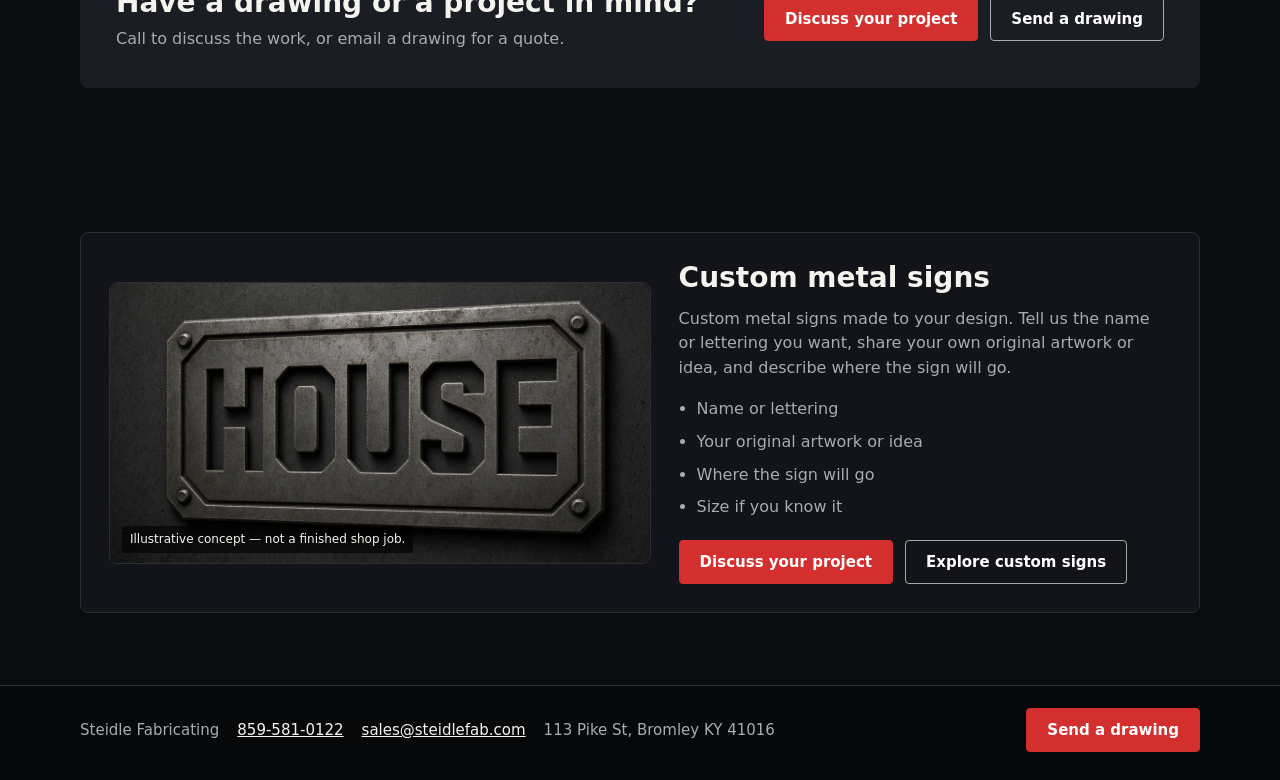
==== commit cb041acc: "Hero: Andrew's image (6 Nov 12:47 PM ET)" ====
--- a/index.html
+++ b/index.html
@@ -46,12 +46,12 @@
   <main id="content">
     <section class="hero hero-fixed" aria-labelledby="hero-title">
       <picture class="hf-pic">
-        <source media="(max-width: 500px)" srcset="assets/hero-r3-390-nameclear.webp" type="image/webp">
-        <source media="(max-width: 500px)" srcset="assets/hero-r3-390-nameclear.jpg" type="image/jpeg">
-        <source media="(max-width: 1000px)" srcset="assets/hero-r3-768-nameclear.webp" type="image/webp">
-        <source media="(max-width: 1000px)" srcset="assets/hero-r3-768-nameclear.jpg" type="image/jpeg">
-        <source srcset="assets/hero-r3-1440-nameclear.webp" type="image/webp">
-        <img src="assets/hero-r3-1440-nameclear.jpg" alt="Steidle Fabricating" width="2880" height="1200" fetchpriority="high" decoding="sync">
+        <source media="(max-width: 500px)" srcset="assets/hero-andrew-390.webp" type="image/webp">
+        <source media="(max-width: 500px)" srcset="assets/hero-andrew-390.jpg" type="image/jpeg">
+        <source media="(max-width: 1000px)" srcset="assets/hero-andrew-768.webp" type="image/webp">
+        <source media="(max-width: 1000px)" srcset="assets/hero-andrew-768.jpg" type="image/jpeg">
+        <source srcset="assets/hero-andrew-1440.webp" type="image/webp">
+        <img src="assets/hero-andrew-1440.jpg" alt="Steidle Fabricating" width="1888" height="787" fetchpriority="high" decoding="sync">
       </picture>
       <div class="hf-copy">
         <h1 id="hero-title">Waterjet, welding and machining in Bromley, KY since 1955.</h1>
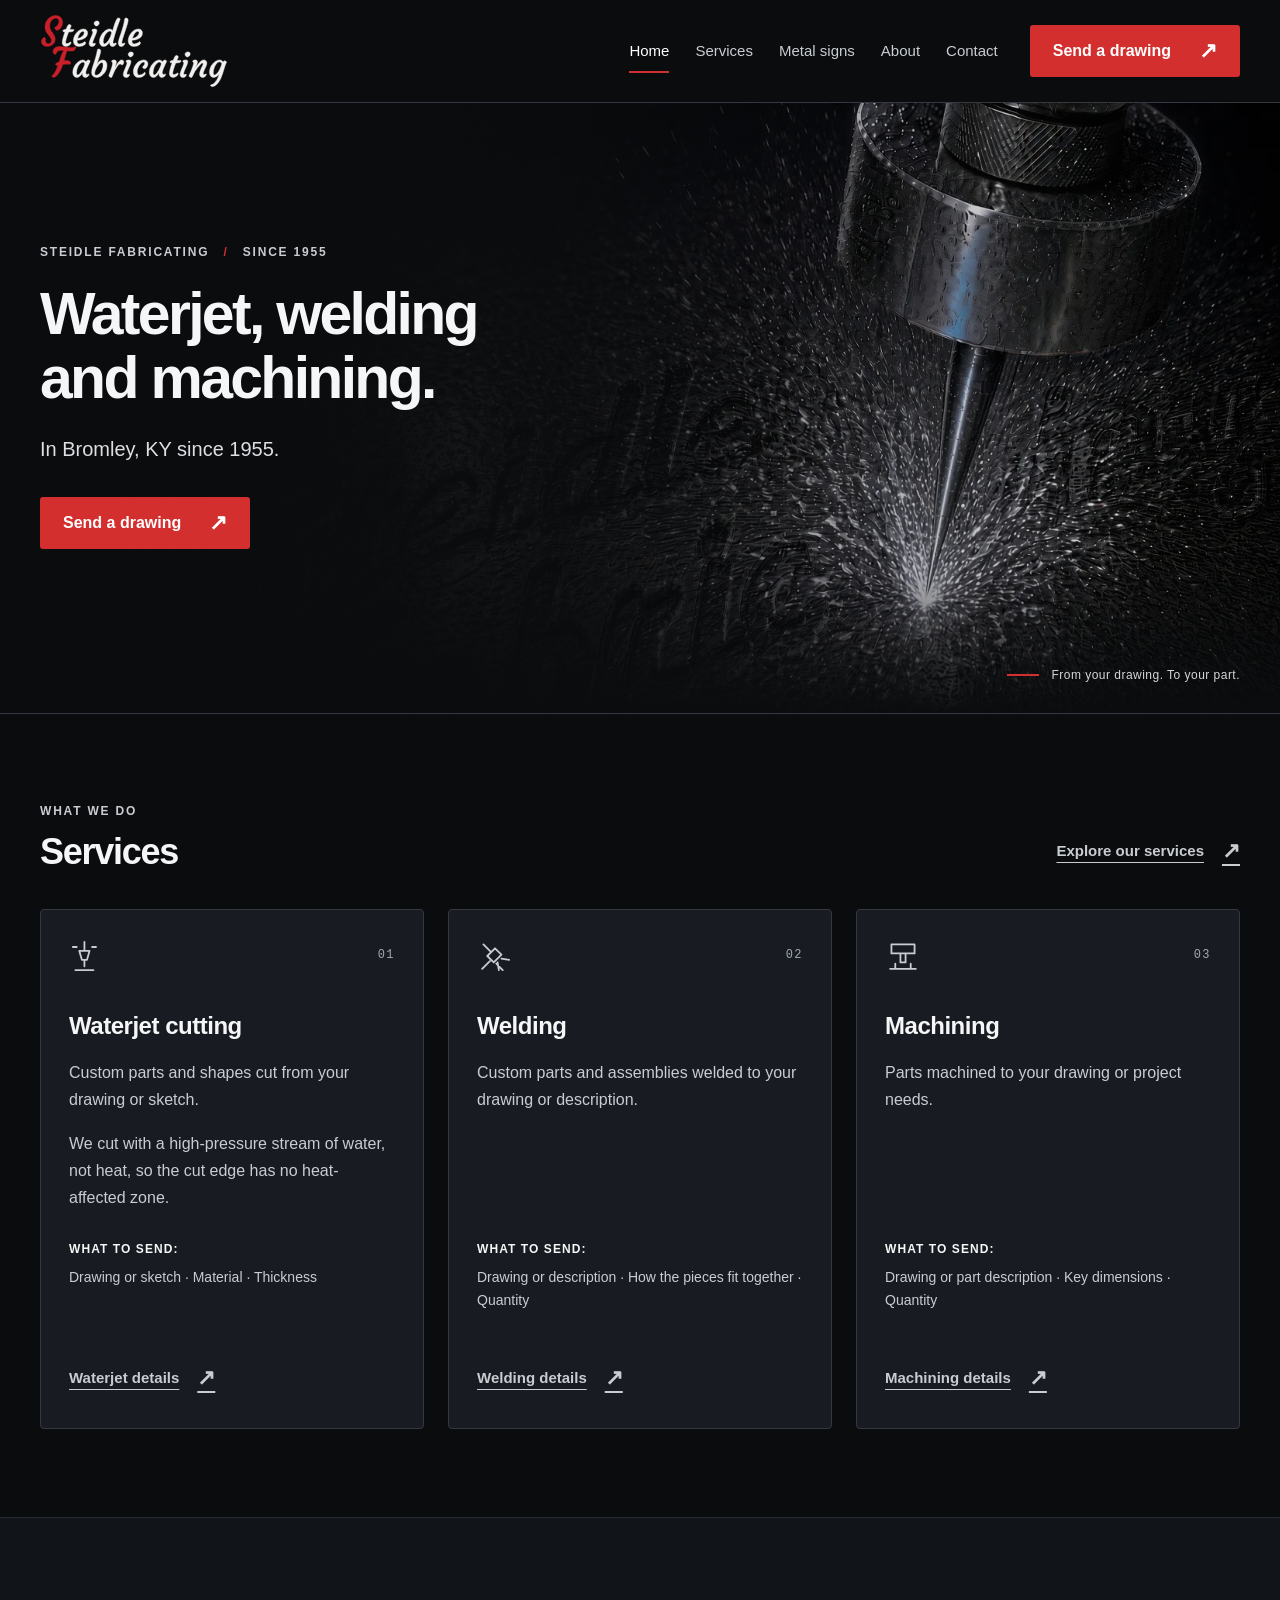
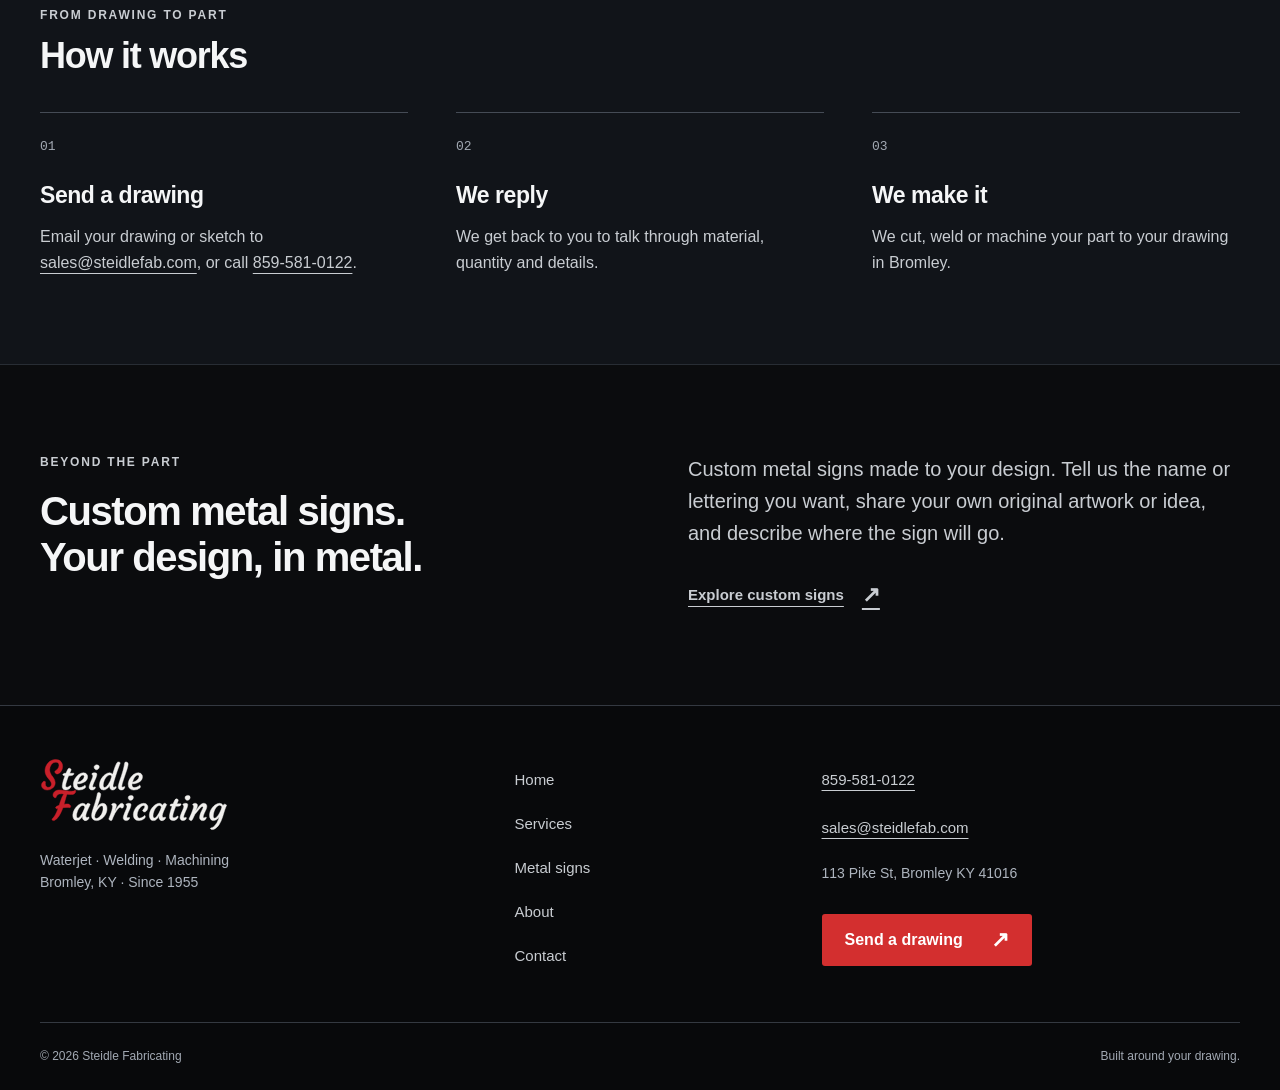
==== commit 2001e6d2: "Rebuild complete Steidle preview around supplied hero and drawing flow" ====
--- a/index.html
+++ b/index.html
@@ -1,178 +1,15 @@
-<!DOCTYPE html>
-<html lang="en">
-<head>
-  <meta charset="utf-8">
-  <meta name="viewport" content="width=device-width, initial-scale=1">
-  <meta name="robots" content="noindex, nofollow, noarchive">
-  <title>Steidle Fabricating</title>
-  <link rel="stylesheet" href="site.css">
-</head>
-<body>
-  <a class="skip" href="#content">Skip to content</a>
-  <header class="site-header">
-    <div class="wrap header-inner">
-      <a class="logo" href="index.html" aria-label="Steidle Fabricating home">
-        <span class="logo-slot">
-          <img src="assets/logo-on-dark.svg" alt="Steidle Fabricating" width="200" height="50">
-        </span>
-      </a>
-      <nav class="nav" aria-label="Primary">
-        <a href="capabilities.html">Capabilities</a>
-        <a href="signs.html">Metal Signs</a>
-        <a href="contact.html">Contact</a>
-      </nav>
-      <a class="btn btn-primary btn-header" href="mailto:sales@steidlefab.com?subject=Drawing%20for%20quote">Send a drawing</a>
-      <button class="menu-toggle" type="button" data-menu-open aria-expanded="false" aria-controls="mobile-menu" aria-label="Open menu">☰</button>
-    </div>
-  </header>
-
-  <div class="mobile-menu" id="mobile-menu" hidden role="dialog" aria-modal="true" aria-label="Menu">
-    <div class="mobile-menu-top">
-      <a class="logo" href="index.html" aria-label="Steidle Fabricating home">
-        <span class="logo-slot">
-          <img src="assets/logo-on-dark.svg" alt="Steidle Fabricating" width="200" height="50">
-        </span>
-      </a>
-      <button class="close-btn" type="button" data-menu-close aria-label="Close menu">×</button>
-    </div>
-    <nav aria-label="Mobile">
-      <a href="capabilities.html">Capabilities</a>
-      <a href="signs.html">Metal Signs</a>
-      <a href="contact.html">Contact</a>
-    </nav>
-    <a class="btn btn-primary" href="mailto:sales@steidlefab.com?subject=Drawing%20for%20quote">Send a drawing</a>
-  </div>
-
-  <main id="content">
-    <section class="hero hero-fixed" aria-labelledby="hero-title">
-      <picture class="hf-pic">
-        <source media="(max-width: 500px)" srcset="assets/hero-andrew-390.webp" type="image/webp">
-        <source media="(max-width: 500px)" srcset="assets/hero-andrew-390.jpg" type="image/jpeg">
-        <source media="(max-width: 1000px)" srcset="assets/hero-andrew-768.webp" type="image/webp">
-        <source media="(max-width: 1000px)" srcset="assets/hero-andrew-768.jpg" type="image/jpeg">
-        <source srcset="assets/hero-andrew-1440.webp" type="image/webp">
-        <img src="assets/hero-andrew-1440.jpg" alt="Steidle Fabricating" width="1888" height="787" fetchpriority="high" decoding="sync">
-      </picture>
-      <div class="hf-copy">
-        <h1 id="hero-title">Waterjet, welding and machining in Bromley, KY since 1955.</h1>
-        <a class="btn btn-primary" href="mailto:sales@steidlefab.com?subject=Drawing%20for%20quote">Send a drawing</a>
-      </div>
-    </section>
-
-    <section class="section section-services" aria-labelledby="services-title">
-      <div class="wrap">
-        <h2 id="services-title">Services</h2>
-        <div class="offer-grid">
-          <article class="offer-card">
-            <h3>Waterjet cutting</h3>
-            <p>Custom parts and shapes cut from your drawing or sketch.</p>
-            <p>We cut with a high-pressure stream of water, not heat, so the cut edge has no heat-affected zone.</p>
-            <!-- Materials bullets: hidden until Ken confirms (SITE-CHANGES item 6). -->
-            <p class="tile-send"><span class="tile-send-label">What to send:</span> Drawing or sketch · Material · Thickness</p>
-            <a class="tile-link" href="capabilities.html#waterjet">Waterjet details</a>
-          </article>
-          <article class="offer-card">
-            <h3>Welding</h3>
-            <p>Custom parts and assemblies welded to your drawing or description.</p>
-            <!-- Materials bullets: hidden until Ken confirms (SITE-CHANGES item 6). -->
-            <p class="tile-send"><span class="tile-send-label">What to send:</span> Drawing or description · How the pieces fit together · Quantity</p>
-            <a class="tile-link" href="capabilities.html#welding">Welding details</a>
-          </article>
-          <article class="offer-card">
-            <h3>Machining</h3>
-            <p>Parts machined to your drawing or project needs.</p>
-            <!-- Materials bullets: hidden until Ken confirms (SITE-CHANGES item 6). -->
-            <p class="tile-send"><span class="tile-send-label">What to send:</span> Drawing or part description · Key dimensions · Quantity</p>
-            <a class="tile-link" href="capabilities.html#machining">Machining details</a>
-          </article>
-        </div>
-      </div>
-    </section>
-
-    <section class="section section-alt section-how" aria-labelledby="how-title">
-      <div class="wrap">
-        <h2 id="how-title">How it works</h2>
-        <ol class="how-grid">
-          <li class="how-step">
-            <span class="how-num" aria-hidden="true">1</span>
-            <div>
-              <h3>Send a drawing</h3>
-              <p>Email your drawing or sketch to <a href="mailto:sales@steidlefab.com?subject=Drawing%20for%20quote">sales@steidlefab.com</a>, or call <a href="tel:8595810122">859-581-0122</a>.</p>
-            </div>
-          </li>
-          <li class="how-step">
-            <span class="how-num" aria-hidden="true">2</span>
-            <div>
-              <h3>We reply</h3>
-              <p>We get back to you to talk through material, quantity and details.</p>
-            </div>
-          </li>
-          <li class="how-step">
-            <span class="how-num" aria-hidden="true">3</span>
-            <div>
-              <h3>We make it</h3>
-              <p>We cut, weld or machine your part to your drawing in Bromley.</p>
-            </div>
-          </li>
-        </ol>
-      </div>
-    </section>
-
-    <section class="section">
-      <div class="wrap">
-        <div class="mid-cta">
-          <div>
-            <h2>Have a drawing or a project in mind?</h2>
-            <p>Call to discuss the work, or email a drawing for a quote.</p>
-          </div>
-          <div class="cta-row">
-            <a class="btn btn-primary" href="tel:8595810122">Discuss your project</a>
-            <a class="btn btn-secondary" href="mailto:sales@steidlefab.com?subject=Drawing%20for%20quote">Send a drawing</a>
-          </div>
-        </div>
-      </div>
-    </section>
-
-    <section class="section" aria-labelledby="signs-feature-title">
-      <div class="wrap">
-        <div class="signs-feature">
-          <figure class="media">
-            <picture>
-              <source srcset="assets/sign-house.webp" type="image/webp">
-              <img src="assets/sign-concept-house.jpg" alt="" width="1152" height="864" loading="eager" decoding="sync">
-            </picture>
-            <figcaption>Illustrative concept — not a finished shop job.</figcaption>
-          </figure>
-          <div>
-            <h2 id="signs-feature-title">Custom metal signs</h2>
-            <p>Custom metal signs made to your design. Tell us the name or lettering you want, share your own original artwork or idea, and describe where the sign will go.</p>
-            <ul>
-              <li>Name or lettering</li>
-              <li>Your original artwork or idea</li>
-              <li>Where the sign will go</li>
-              <li>Size if you know it</li>
-            </ul>
-            <div class="cta-row">
-              <a class="btn btn-primary" href="tel:8595810122">Discuss your project</a>
-              <a class="btn btn-secondary" href="signs.html">Explore custom signs</a>
-            </div>
-          </div>
-        </div>
-      </div>
-    </section>
-  </main>
-
-  <footer class="site-footer" id="footer-contact">
-    <div class="wrap footer-inner">
-      <p class="footer-facts">
-        <span>Steidle Fabricating</span>
-        <a href="tel:8595810122">859-581-0122</a>
-        <a href="mailto:sales@steidlefab.com">sales@steidlefab.com</a>
-        <span>113 Pike St, Bromley KY 41016</span>
-      </p>
-      <a class="btn btn-primary" href="mailto:sales@steidlefab.com?subject=Drawing%20for%20quote">Send a drawing</a>
-    </div>
-  </footer>
-  <script src="site.js"></script>
-</body>
-</html>
+<!doctype html>
+<html lang="en"><head><meta charset="utf-8"><meta name="viewport" content="width=device-width, initial-scale=1"><meta name="robots" content="noindex, nofollow, noarchive"><meta name="description" content="Waterjet cutting, welding, machining and custom metal signs in Bromley, Kentucky. Send your drawing to Steidle Fabricating."><meta name="theme-color" content="#0b0c0e"><title>Waterjet, welding & machining in Bromley, KY — Steidle Fabricating</title><link rel="stylesheet" href="site.css?v=20261106-v3"></head><body><a class="skip" href="#content">Skip to content</a>
+<header class="site-header"><div class="wrap header-inner">
+<a class="brand" href="index.html" aria-label="Steidle Fabricating home"><img src="assets/logo-on-dark.svg" width="188" height="74" alt="Steidle Fabricating"></a>
+<nav class="desktop-nav" aria-label="Primary"><a href="index.html" aria-current="page">Home</a><a href="capabilities.html">Services</a><a href="signs.html">Metal signs</a><a href="about.html">About</a><a href="contact.html">Contact</a></nav>
+<a class="button header-cta" href="mailto:sales@steidlefab.com?subject=Drawing%20for%20quote">Send a drawing<span aria-hidden="true">↗</span></a>
+<button class="menu-toggle" type="button" aria-expanded="false" aria-controls="mobile-nav"><span>Menu</span><svg width="20" height="20" viewBox="0 0 24 24" aria-hidden="true"><path d="M3 7h18M3 12h18M3 17h18"/></svg></button>
+</div><nav id="mobile-nav" class="mobile-nav wrap" aria-label="Mobile" hidden><a href="index.html" aria-current="page">Home</a><a href="capabilities.html">Services</a><a href="signs.html">Metal signs</a><a href="about.html">About</a><a href="contact.html">Contact</a><a class="button" href="mailto:sales@steidlefab.com?subject=Drawing%20for%20quote">Send a drawing<span aria-hidden="true">↗</span></a></nav></header><main id="content">
+<section class="hero" aria-labelledby="hero-title"><picture class="hero-photo"><source media="(max-width: 500px)" srcset="assets/hero-andrew-390.webp" type="image/webp"><source media="(max-width: 500px)" srcset="assets/hero-andrew-390.jpg"><source media="(max-width: 1000px)" srcset="assets/hero-andrew-768.webp" type="image/webp"><source media="(max-width: 1000px)" srcset="assets/hero-andrew-768.jpg"><source srcset="assets/hero-andrew-1440.webp" type="image/webp"><img src="assets/hero-andrew-1440.jpg" alt="Waterjet cutting head over a wet metal surface" width="1888" height="787" fetchpriority="high"></picture><div class="hero-scrim"></div><div class="wrap hero-inner"><div class="hero-copy"><p class="eyebrow">Steidle Fabricating <span> / </span> Since 1955</p><h1 id="hero-title">Waterjet, welding<br>and machining.</h1><p class="hero-lead">In Bromley, KY since 1955.</p><a class="button" href="mailto:sales@steidlefab.com?subject=Drawing%20for%20quote">Send a drawing<span aria-hidden="true">↗</span></a></div><div class="hero-caption" aria-hidden="true"><span class="red-line"></span> From your drawing. To your part.</div></div></section>
+<section class="section" aria-labelledby="services-title"><div class="wrap"><div class="section-heading"><div><p class="eyebrow">What we do</p><h2 id="services-title">Services</h2></div><a class="text-link" href="capabilities.html">Explore our services<span aria-hidden="true">↗</span></a></div><div class="service-grid"><article class="service-card"><div class="card-top"><svg class="service-icon" viewBox="0 0 28 28" width="36" height="36" fill="none" stroke="currentColor" stroke-width="1.4" stroke-linecap="round" stroke-linejoin="round" aria-hidden="true"><path d="M12 3v7m-4 0h8l-2 7h-4zM12 17v5M5 25h14M3 7h3m12 0h3"/></svg><span class="index">01</span></div><h3>Waterjet cutting</h3><p>Custom parts and shapes cut from your drawing or sketch.</p><p>We cut with a high-pressure stream of water, not heat, so the cut edge has no heat-affected zone.</p><div class="card-bottom"><p class="send-label">What to send:</p><p class="send-detail">Drawing or sketch · Material · Thickness</p><a class="text-link" href="capabilities.html#waterjet">Waterjet details<span aria-hidden="true">↗</span></a></div></article><article class="service-card"><div class="card-top"><svg class="service-icon" viewBox="0 0 28 28" width="36" height="36" fill="none" stroke="currentColor" stroke-width="1.4" stroke-linecap="round" stroke-linejoin="round" aria-hidden="true"><path d="m5 5 6 6m-3 3 6-6 5 5-6 6zM15 20l5 5m-1-9 6 1M16 19l1 6M4 24l6-6"/></svg><span class="index">02</span></div><h3>Welding</h3><p>Custom parts and assemblies welded to your drawing or description.</p><div class="card-bottom"><p class="send-label">What to send:</p><p class="send-detail">Drawing or description · How the pieces fit together · Quantity</p><a class="text-link" href="capabilities.html#welding">Welding details<span aria-hidden="true">↗</span></a></div></article><article class="service-card"><div class="card-top"><svg class="service-icon" viewBox="0 0 28 28" width="36" height="36" fill="none" stroke="currentColor" stroke-width="1.4" stroke-linecap="round" stroke-linejoin="round" aria-hidden="true"><path d="M5 5h18v7H5zM12 12v7h4v-7M4 24h20M8 20v4m12-4v4"/></svg><span class="index">03</span></div><h3>Machining</h3><p>Parts machined to your drawing or project needs.</p><div class="card-bottom"><p class="send-label">What to send:</p><p class="send-detail">Drawing or part description · Key dimensions · Quantity</p><a class="text-link" href="capabilities.html#machining">Machining details<span aria-hidden="true">↗</span></a></div></article></div></div></section>
+<section class="section section-alt" aria-labelledby="how-title"><div class="wrap"><div class="section-heading"><div><p class="eyebrow">From drawing to part</p><h2 id="how-title">How it works</h2></div></div><ol class="steps"><li><span class="step-number">01</span><h3>Send a drawing</h3><p>Email your drawing or sketch to <a href="mailto:sales@steidlefab.com?subject=Drawing%20for%20quote">sales@steidlefab.com</a>, or call <a href="tel:8595810122">859-581-0122</a>.</p></li><li><span class="step-number">02</span><h3>We reply</h3><p>We get back to you to talk through material, quantity and details.</p></li><li><span class="step-number">03</span><h3>We make it</h3><p>We cut, weld or machine your part to your drawing in Bromley.</p></li></ol></div></section>
+<section class="section"><div class="wrap editorial"><div><p class="eyebrow">Beyond the part</p><h2>Custom metal signs.<br>Your design, in metal.</h2></div><div><p class="lead">Custom metal signs made to your design. Tell us the name or lettering you want, share your own original artwork or idea, and describe where the sign will go.</p><a class="text-link" href="signs.html">Explore custom signs<span aria-hidden="true">↗</span></a></div></div></section>
+</main><footer class="site-footer" id="footer-contact"><div class="wrap">
+<div class="footer-top"><div><a class="brand" href="index.html" aria-label="Steidle Fabricating home"><img src="assets/logo-on-dark.svg" width="188" height="74" alt="Steidle Fabricating" loading="lazy"></a><p>Waterjet · Welding · Machining<br>Bromley, KY · Since 1955</p></div><nav class="footer-nav" aria-label="Footer"><a href="index.html">Home</a><a href="capabilities.html">Services</a><a href="signs.html">Metal signs</a><a href="about.html">About</a><a href="contact.html">Contact</a></nav><div class="footer-contact"><a href="tel:8595810122">859-581-0122</a><a href="mailto:sales@steidlefab.com">sales@steidlefab.com</a><p>113 Pike St, Bromley KY 41016</p><a class="button" href="mailto:sales@steidlefab.com?subject=Drawing%20for%20quote">Send a drawing<span aria-hidden="true">↗</span></a></div></div>
+<div class="footer-bottom"><span>© 2026 Steidle Fabricating</span><span>Built around your drawing.</span></div></div></footer><script src="site.js?v=20261106-v3" defer></script></body></html>
--- a/site.css
+++ b/site.css
@@ -1,754 +1,10 @@
-*, *::before, *::after { box-sizing: border-box; }
-:root {
-  --bg: #0B0C0E;
-  --bg-elev: #12141A;
-  --bg-panel: #1A1D24;
-  --bg-deep: #070809;
-  --line: #2A2E38;
-  --line-strong: #3A4050;
-  --ink: #F5F3EE;
-  --ink-muted: #A7ABB6;
-  --ink-dim: #8B909C;
-  --ink-inverse: #0B0C0E;
-  --brand-red: #D32F2F;
-  --brand-red-hover: #B71B1B;
-  --white: #FFFFFF;
-  --font: "Segoe UI", system-ui, -apple-system, "Helvetica Neue", Arial, sans-serif;
-  --max: 1120px;
-}
-
-*,
-*::before,
-*::after { box-sizing: border-box; }
-
-html, body {
-  margin: 0;
-  padding: 0;
-  background: var(--bg);
-  color: var(--ink);
-  font-family: var(--font);
-  font-size: 16px;
-  line-height: 1.55;
-}
-
-img { max-width: 100%; display: block; }
-a { color: inherit; }
-button { font: inherit; }
-
-:focus { outline: none; }
-:focus-visible {
-  outline: 2px solid var(--white);
-  outline-offset: 3px;
-}
-
-.skip {
-  position: absolute;
-  left: 12px;
-  top: 8px;
-  z-index: 80;
-  transform: translateY(-160%);
-  background: var(--ink);
-  color: var(--bg);
-  padding: 10px 14px;
-  font-weight: 700;
-  text-decoration: none;
-}
-.skip:focus { transform: none; }
-
-.wrap { width: min(var(--max), calc(100% - 48px)); margin: 0 auto; }
-
-body.menu-lock { overflow: hidden; }
-
-.site-header {
-  position: sticky;
-  top: 0;
-  z-index: 40;
-  background: rgba(26, 29, 36, 0.94);
-  border-bottom: 1px solid var(--line);
-  backdrop-filter: blur(8px);
-}
-.header-inner {
-  display: flex;
-  align-items: center;
-  gap: 24px;
-  min-height: 72px;
-  padding: 10px 0;
-}
-.logo {
-  display: block;
-  width: 200px;
-  min-width: 200px;
-  max-width: 200px;
-  height: 50px;
-  flex-shrink: 0;
-  text-decoration: none;
-}
-.logo-slot {
-  display: block;
-  width: 200px;
-  height: 50px;
-  overflow: hidden;
-}
-.logo-slot img {
-  width: 200px;
-  height: 50px;
-  object-fit: contain;
-  object-position: left center;
-}
-.nav { display: flex; align-items: center; gap: 32px; margin-left: auto; }
-.nav a {
-  color: var(--ink-muted);
-  font-size: 15px;
-  font-weight: 500;
-  letter-spacing: 0.01em;
-  text-decoration: none;
-  min-height: 40px;
-  display: inline-flex;
-  align-items: center;
-  border-bottom: 2px solid transparent;
-}
-.nav a:hover { color: var(--ink); }
-.nav a[aria-current="page"] {
-  color: var(--ink);
-  border-bottom-color: var(--brand-red);
-}
-.btn-header {
-  min-height: 44px;
-  height: 44px;
-  padding: 10px 20px;
-  font-size: 16px;
-  font-weight: 650;
-}
-
-.btn {
-  display: inline-flex;
-  align-items: center;
-  justify-content: center;
-  min-height: 44px;
-  height: 44px;
-  padding: 10px 20px;
-  border-radius: 4px;
-  font-size: 15px;
-  font-weight: 650;
-  line-height: 1.2;
-  border: 1.5px solid transparent;
-  box-sizing: border-box;
-  cursor: pointer;
-  text-decoration: none;
-  text-align: center;
-}
-.btn-primary { background: var(--brand-red); color: var(--white); border-color: var(--brand-red); }
-.btn-primary:hover { background: var(--brand-red-hover); border-color: var(--brand-red-hover); }
-.btn-secondary {
-  background: transparent;
-  color: var(--white);
-  border-color: rgba(230, 232, 235, 0.70); /* #E6E8EB @ 70% */
-}
-.btn-secondary:hover {
-  background: transparent;
-  border-color: #E6E8EB;
-  color: var(--white);
-}
-.btn-header { margin-left: 4px; flex-shrink: 0; }
-.menu-toggle {
-  display: none;
-  width: 44px;
-  height: 44px;
-  margin-left: auto;
-  border: 1px solid var(--line-strong);
-  background: transparent;
-  color: var(--ink);
-  border-radius: 4px;
-  font-size: 22px;
-  align-items: center;
-  justify-content: center;
-}
-
-.hero {
-  position: relative;
-  min-height: 78vh;
-  display: flex;
-  align-items: center;
-  background: var(--bg-deep);
-  overflow: hidden;
-}
-.hero-visual {
-  position: absolute;
-  inset: 0;
-}
-.hero-pic,
-.hero-pic img {
-  position: absolute;
-  inset: 0;
-  width: 100%;
-  height: 100%;
-}
-.hero-pic img {
-  object-fit: cover;
-  object-position: 56% center; /* ~6% further right; cut stays right */
-}
-.hero-scrim {
-  position: absolute;
-  inset: 0;
-  z-index: 1;
-  pointer-events: none;
-  /* stronger left fade: 85% through first 40% */
-  background: linear-gradient(90deg, rgba(10,11,13,.85) 0%, rgba(10,11,13,.85) 40%, rgba(10,11,13,.35) 52%, rgba(10,11,13,0) 62%);
-}
-.hero .wrap.hero-copy {
-  position: relative;
-  z-index: 2;
-  width: min(var(--max), calc(100% - 48px));
-  margin: 0 auto;
-  padding-left: 16px; /* with wrap → ~64px from edge when wrap has 24px */
-}
-.hero-inner {
-  padding: 28px 0;
-  max-width: 520px;
-  width: min(45%, 520px);
-  margin-left: 16px;
-  background: transparent;
-  border: 0;
-  border-radius: 0;
-}
-.hero-inner .eyebrow,
-.hero-inner h1,
-.hero-inner .lead {
-  text-shadow: 0 1px 2px rgba(0,0,0,0.55), 0 8px 24px rgba(0,0,0,0.35);
-}
-/* Local scrim behind supporting paragraph (768+); right cut untouched */
-.hero-inner .lead {
-  position: relative;
-  z-index: 1;
-  display: inline-block;
-  max-width: 100%;
-  padding: 8px 12px 8px 0;
-  box-decoration-break: clone;
-  -webkit-box-decoration-break: clone;
-}
-.hero-inner .lead::before {
-  content: "";
-  position: absolute;
-  z-index: -1;
-  inset: -4px -8px -4px -12px;
-  border-radius: 4px;
-  background: linear-gradient(90deg, rgba(10,11,13,.88) 0%, rgba(10,11,13,.88) 50%, rgba(10,11,13,0) 62%);
-  pointer-events: none;
-}
-.hero h1 {
-  font-size: 48px;
-  line-height: 56px;
-}
-.eyebrow {
-  color: var(--brand-red);
-  font-size: 12px;
-  font-weight: 700;
-  letter-spacing: 0.14em;
-  text-transform: uppercase;
-  margin: 0 0 14px;
-}
-.hero h1 {
-  margin: 0 0 16px;
-  font-size: 48px;
-  line-height: 56px;
-  font-weight: 750;
-  letter-spacing: -0.02em;
-}
-.hero .lead {
-  margin: 0 0 28px;
-  font-size: 19px;
-  line-height: 1.5;
-  color: var(--ink-muted);
-  max-width: 42ch;
-}
-.cta-row { display: flex; flex-wrap: wrap; gap: 12px; }
-.hero .btn-secondary {
-  border-color: rgba(245, 243, 238, 0.9);
-  background: rgba(7, 8, 9, 0.45);
-}
-.hero-caption {
-  position: absolute;
-  left: 24px;
-  bottom: 16px;
-  z-index: 2;
-  margin: 0;
-  font-size: 12px;
-  color: var(--ink-muted);
-}
-
-.section { padding: 72px 0; }
-.section-alt { background: var(--bg-elev); }
-.section h2 { margin: 0 0 12px; font-size: 30px; line-height: 1.2; }
-.page-lead { color: var(--ink-muted); font-size: 18px; line-height: 1.5; max-width: 62ch; margin: 0; }
-.page-head { padding: 56px 0 8px; }
-.page-head h1 { margin: 0 0 12px; font-size: 44px; line-height: 1.1; }
-
-.offer-grid {
-  display: grid;
-  grid-template-columns: repeat(3, minmax(0, 1fr));
-  gap: 24px;
-  align-items: stretch;
-}
-.offer-card {
-  background: #181B21;
-  border: 1px solid var(--line);
-  border-radius: 4px;
-  padding: 24px;
-  min-height: 0;
-  display: flex;
-  flex-direction: column;
-  gap: 16px;
-}
-.offer-card.accent { border-top: 0; } /* equal tiles; no first-tile red stripe */
-.offer-card h2,
-.offer-card h3 { margin: 0; font-size: 22px; line-height: 1.3; font-weight: 700; color: #F5F6F7; }
-.offer-card p { margin: 0; color: #C9CDD2; font-size: 16px; line-height: 1.5; }
-.tile-send { font-size: 15px; line-height: 1.45; color: #C9CDD2; }
-.tile-send-label { font-weight: 650; color: #E6E8EB; }
-.tile-link {
-  margin-top: auto;
-  color: #E6E8EB;
-  font-size: 16px;
-  font-weight: 600;
-  text-underline-offset: 3px;
-  min-height: 44px;
-  display: inline-flex;
-  align-items: center;
-}
-.tile-link:hover { text-decoration: underline; }
-.section-services h2,
-.section-how h2 { margin: 0 0 24px; font-size: 30px; line-height: 1.2; }
-.section-services { padding-top: 56px; padding-bottom: 56px; }
-.section-how { padding-top: 56px; padding-bottom: 56px; }
-.how-grid {
-  list-style: none;
-  margin: 0;
-  padding: 0;
-  display: grid;
-  grid-template-columns: repeat(3, minmax(0, 1fr));
-  gap: 24px;
-}
-.how-step {
-  display: grid;
-  grid-template-columns: 44px 1fr;
-  gap: 12px;
-  align-items: start;
-}
-.how-step .how-num {
-  color: #C9CDD2;
-  font-size: 20px;
-  font-weight: 650;
-  line-height: 1.2;
-  padding-top: 2px;
-}
-.how-step h3 {
-  margin: 0 0 8px;
-  font-size: 20px;
-  line-height: 1.3;
-  font-weight: 700;
-  color: #F5F6F7;
-}
-.how-step p {
-  margin: 0;
-  color: #C9CDD2;
-  font-size: 16px;
-  line-height: 1.5;
-}
-.how-step a {
-  color: #E6E8EB;
-  text-underline-offset: 3px;
-}
-.how-step a:hover { text-decoration: underline; }
-@media (max-width: 1000px) {
-  .how-grid { grid-template-columns: 1fr; gap: 24px; }
-  .section-services { padding-top: 40px; padding-bottom: 40px; }
-  .section-how { padding-top: 40px; padding-bottom: 40px; }
-}
-@media (max-width: 500px) {
-  .section-services h2,
-  .section-how h2 { font-size: 26px; }
-}
-
-.mid-cta {
-  background: var(--bg-panel);
-  border-radius: 8px;
-  padding: 36px;
-  display: grid;
-  grid-template-columns: 1.4fr auto;
-  gap: 24px;
-  align-items: center;
-}
-.mid-cta h2 { margin: 0 0 8px; font-size: 28px; }
-.mid-cta p { margin: 0; color: var(--ink-muted); }
-
-.signs-feature {
-  display: grid;
-  grid-template-columns: 1.1fr 1fr;
-  gap: 28px;
-  align-items: center;
-  background: var(--bg-elev);
-  border: 1px solid var(--line);
-  border-radius: 8px;
-  padding: 28px;
-}
-.signs-feature .media,
-.sign-card,
-.process .media {
-  position: relative;
-  border-radius: 8px;
-  overflow: hidden;
-  border: 1px solid var(--line);
-  background: #000;
-  margin: 0;
-}
-.signs-feature .media img,
-.sign-card img { width: 100%; height: 280px; object-fit: cover; }
-.signs-feature figcaption,
-.sign-card figcaption,
-.process figcaption {
-  position: absolute;
-  left: 12px;
-  bottom: 10px;
-  font-size: 12px;
-  color: var(--ink);
-  background: rgba(0, 0, 0, 0.62);
-  padding: 4px 8px;
-  border-radius: 3px;
-}
-.signs-feature h2 { margin: 0 0 12px; font-size: 28px; }
-.signs-feature p { margin: 0 0 16px; color: var(--ink-muted); font-size: 16px; line-height: 1.55; }
-.signs-feature ul,
-.need-list ul,
-.guide ul { margin: 0 0 20px; padding-left: 18px; color: var(--ink-muted); }
-.signs-feature li,
-.need-list li,
-.guide li { margin: 8px 0; }
-
-.process {
-  display: grid;
-  grid-template-columns: 1.05fr 1fr;
-  gap: 36px;
-  align-items: center;
-  padding: 40px 0;
-  border-top: 1px solid var(--line);
-}
-.process.reverse { grid-template-columns: 1fr 1.05fr; }
-.process.reverse .copy { order: 2; }
-.process.reverse .media { order: 1; }
-.process .media img { width: 100%; height: 320px; object-fit: cover; }
-.process p { color: var(--ink-muted); font-size: 16px; line-height: 1.55; margin: 0 0 12px; }
-.process .optional { color: var(--ink-muted); font-size: 15px; }
-.process h2 { margin: 0 0 12px; }
-
-.guide,
-.need-list {
-  background: var(--bg-panel);
-  border-radius: 8px;
-  padding: 32px;
-  margin-top: 28px;
-  border-left: 3px solid var(--brand-red);
-}
-.guide h2,
-.need-list h2 { margin: 0 0 8px; }
-
-.signs-grid {
-  display: grid;
-  grid-template-columns: 1fr 1fr;
-  gap: 24px;
-}
-
-.contact-block { display: grid; gap: 8px; margin: 28px 0; }
-.contact-block a {
-  color: var(--ink);
-  font-size: 20px;
-  font-weight: 650;
-  text-underline-offset: 0.15em;
-  min-height: 44px;
-  display: inline-flex;
-  align-items: center;
-}
-.contact-block p { margin: 0; color: var(--ink-muted); }
-
-.site-footer {
-  border-top: 1px solid var(--line);
-  padding: 22px 0 28px;
-  background: var(--bg-deep);
-}
-.footer-inner {
-  display: flex;
-  flex-wrap: wrap;
-  gap: 16px 24px;
-  align-items: center;
-  justify-content: space-between;
-}
-.footer-facts {
-  display: flex;
-  flex-wrap: wrap;
-  gap: 8px 18px;
-  margin: 0;
-  color: var(--ink-muted);
-  font-size: 15px;
-}
-.footer-facts a { color: var(--ink); }
-
-.mobile-menu {
-  position: fixed;
-  inset: 0;
-  z-index: 60;
-  background: #070809;
-  padding: 16px 16px 32px;
-  display: flex;
-  flex-direction: column;
-}
-.mobile-menu[hidden] { display: none; }
-.mobile-menu-top {
-  display: flex;
-  align-items: flex-start;
-  justify-content: space-between;
-  gap: 12px;
-  margin-bottom: 28px;
-}
-.mobile-menu nav { display: flex; flex-direction: column; }
-.mobile-menu nav a {
-  display: flex;
-  align-items: center;
-  min-height: 48px;
-  padding: 12px 4px;
-  font-size: 22px;
-  border-bottom: 1px solid var(--line);
-  color: var(--ink);
-  text-decoration: none;
-}
-.mobile-menu .btn { width: 100%; margin-top: 24px; min-height: 48px; }
-.close-btn {
-  width: 44px;
-  height: 44px;
-  border-radius: 4px;
-  border: 1px solid var(--line-strong);
-  background: transparent;
-  color: var(--ink);
-  font-size: 22px;
-}
-
-@media (max-width: 1100px) {
-  .mid-cta { grid-template-columns: 1fr; }
-  .signs-feature,
-  .signs-grid,
-  .process,
-  .process.reverse { grid-template-columns: 1fr; }
-  .process.reverse .copy,
-  .process.reverse .media { order: initial; }
-}
-/* Offer cards: 3-up desktop; stack at ≤1000 (HOME-REDO V2). Never 1+2. */
-@media (max-width: 1000px) {
-  .offer-grid { grid-template-columns: 1fr; }
-  .offer-card.accent { grid-column: auto; min-height: 0; }
-}
-@media (max-width: 719px) {
-  .offer-card.accent { grid-column: auto; min-height: 0; }
-  .wrap { width: min(100% - 32px, var(--max)); }
-  .nav, .btn-header { display: none; }
-  .menu-toggle { display: inline-flex; }
-  .header-inner { min-height: 64px; }
-  .hero {
-    min-height: 0;
-    display: flex;
-    flex-direction: column;
-    align-items: stretch;
-    overflow: visible;
-  }
-  .hero-visual {
-    position: relative;
-    inset: auto;
-    width: 100%;
-    aspect-ratio: 4 / 3;
-    height: auto;
-    min-height: 0;
-    flex: 0 0 auto;
-  }
-  .hero-pic,
-  .hero-pic img {
-    position: absolute;
-    inset: 0;
-  }
-  .hero-pic img {
-    object-position: 62% 40%; /* nozzle tip + partial logo cut */
-  }
-  .hero-scrim { display: none; }
-  .hero .wrap.hero-copy {
-    position: relative;
-    z-index: 2;
-    width: min(100% - 48px, var(--max)); /* 24px side padding */
-    margin: 0 auto;
-    background: var(--bg);
-    box-shadow: none;
-    border: 0;
-    padding: 20px 0 8px;
-  }
-  .hero-inner {
-    width: 100%;
-    max-width: none;
-    padding: 0 0 12px;
-    margin: 0;
-    background: var(--bg);
-    border: 0;
-    box-shadow: none;
-  }
-  .hero-inner .lead::before { display: none; }
-  .hero-inner .eyebrow,
-  .hero-inner h1,
-  .hero-inner .lead { text-shadow: none; }
-  .hero h1 { font-size: 28px; line-height: 34px; margin-bottom: 10px; }
-  .hero .lead { font-size: 16px; margin-bottom: 16px; }
-  .hero .eyebrow { margin-bottom: 10px; font-size: 12px; }
-  .hero .cta-row { flex-direction: column; gap: 12px; }
-  .hero .cta-row .btn { width: 100%; min-height: 44px; }
-  .hero-caption {
-    position: absolute;
-    left: 12px;
-    right: 12px;
-    bottom: 10px;
-    z-index: 2;
-    font-size: 12px;
-  }
-  /* mobile logo 140×36; bar 64 */
-  .header-inner { min-height: 64px; }
-  .logo, .logo-slot, .logo-slot img {
-    width: 140px; min-width: 140px; max-width: 140px; height: 36px;
-  }
-  .offer-grid,
-  .signs-feature,
-  .signs-grid {
-  gap: 24px;
- grid-template-columns: 1fr; }
-  .offer-card.accent { grid-column: auto; }
-  .section { padding: 48px 0; }
-  .page-head { padding-top: 36px; }
-  .page-head h1 { font-size: 32px; }
-  .cta-row .btn { flex: 1 1 100%; }
-  .signs-feature { padding: 20px; }
-  .signs-feature .media img,
-  .sign-card img,
-  .process .media img { height: 220px; }
-  .process, .process.reverse {
-    display: flex;
-    flex-direction: column;
-    gap: 16px;
-  }
-  .process .copy { display: contents; }
-  .process .copy h2 { order: 1; }
-  .process .copy > p { order: 2; }
-  .process .copy .optional { order: 3; }
-  .process .copy .cta-row { order: 4; }
-  .process .media { order: 5; width: 100%; }
-  .hero-caption { left: 16px; right: 16px; }
-}
-
-@media (prefers-reduced-motion: reduce) {
-  * { scroll-behavior: auto !important; }
-}
-
-@media (min-width: 720px) and (max-width: 1099px) {
-  .hero { min-height: 60vh; }
-  .hero h1 { font-size: 36px; line-height: 42px; }
-  .hero-inner { margin-left: 0; padding-left: 0; }
-  .hero .wrap.hero-copy { width: min(var(--max), calc(100% - 64px)); }
-  .logo, .logo-slot, .logo-slot img {
-    width: 168px; min-width: 168px; max-width: 168px; height: 42px;
-  }
-  .header-inner { min-height: 68px; }
-}
-
-
-.how-it-works { margin: 0 0 28px; max-width: 640px; }
-.how-title { margin: 0 0 14px; font-size: 20px; }
-.how-steps {
-  list-style: none;
-  margin: 0;
-  padding: 0;
-  display: grid;
-  gap: 12px;
-}
-.how-steps li {
-  display: grid;
-  grid-template-columns: 28px 1fr;
-  gap: 10px;
-  align-items: start;
-  font-size: 14px;
-  line-height: 1.45;
-  color: var(--ink-muted);
-}
-.how-num {
-  color: var(--ink-muted);
-  font-weight: 650;
-  font-size: 14px;
-}
-
-.sign-card img {
-  width: 100%;
-  height: 280px;
-  object-fit: cover;
-  display: block;
-  border-radius: 4px;
-}
-.sign-card.crop-a img { object-position: 30% 40%; }
-.sign-card.crop-b img { object-position: 70% 55%; }
-/* Pixel 7:35 spec: tablet hero scrim (720-1023) so copy never sits on the image lettering */
-@media (min-width: 720px) and (max-width: 1023px) {
-  .hero-scrim { background: linear-gradient(90deg, rgba(10,11,13,.88) 0%, rgba(10,11,13,.88) 50%, rgba(10,11,13,0) 62%); }
-}
-/* Hero stopgap (6 Nov): plain dark, live-text name, no image */
-.hero.hero-plain { min-height: 0; display: block; background: var(--bg-deep); padding: 96px 0 88px; border-bottom: 1px solid rgba(230,232,235,.08); }
-.hero-plain .wrap.hero-copy { width: min(var(--max), calc(100% - 48px)); padding-left: 0; }
-.hero-plain .hero-inner { width: auto; max-width: 760px; margin: 0; padding: 0; }
-.hero-plain .hero-inner h1, .hero-plain .hero-inner .lead, .hero-plain .hero-sub { text-shadow: none; }
-.hero-plain .hero-inner .lead::before { display: none; }
-.hero-plain .hero-inner .lead { display: block; padding: 0; }
-.hero-plain h1.hero-name { font-size: 64px; line-height: 1.05; letter-spacing: -0.025em; margin: 0 0 18px; }
-.hero-plain .hero-sub { font-size: 22px; line-height: 1.4; color: #E6E8EB; margin: 0 0 10px; max-width: 34ch; }
-.hero-plain .lead { font-size: 18px; margin: 0 0 24px; }
-.trust-bar { list-style: none; margin: 0 0 32px; padding: 0; display: flex; flex-wrap: wrap; gap: 8px 0; font-size: 13px; font-weight: 600; letter-spacing: .08em; text-transform: uppercase; color: var(--ink-muted); }
-.trust-bar li + li::before { content: "·"; margin: 0 12px; color: var(--brand-red); }
-@media (min-width: 720px) and (max-width: 1023px) {
-  .hero.hero-plain { padding: 72px 0 64px; }
-  .hero-plain h1.hero-name { font-size: 48px; }
-  .hero-plain .hero-sub { font-size: 20px; }
-}
-@media (max-width: 719px) {
-  .hero.hero-plain { padding: 48px 0 40px; }
-  .hero-plain .wrap.hero-copy { width: min(100% - 48px, var(--max)); background: transparent; padding: 0; }
-  .hero-plain .hero-inner { background: transparent; }
-  .hero-plain h1.hero-name { font-size: 38px; line-height: 1.08; margin-bottom: 14px; }
-  .hero-plain .hero-sub { font-size: 18px; }
-  .hero-plain .lead { font-size: 16px; margin-bottom: 20px; }
-  .trust-bar { font-size: 12px; margin-bottom: 24px; }
-  .trust-bar li + li::before { margin: 0 8px; }
-}
-@media (max-width: 719px) {
-  .trust-bar { gap: 6px 8px; }
-  .trust-bar li + li::before { content: none; }
-  .trust-bar li { border: 1px solid rgba(230,232,235,.18); border-radius: 999px; padding: 4px 10px; }
-}
-.hero-plain .cta-row { align-items: center; gap: 12px 24px; }
-.hero-call { color: #E6E8EB; font-weight: 600; text-decoration: underline; text-underline-offset: 3px; min-height: 44px; display: inline-flex; align-items: center; }
-.hero-call:hover { color: #fff; }
-@media (max-width: 719px) { .hero-plain .cta-row { align-items: stretch; } .hero-call { justify-content: center; } }
-/* Hero image restored (6 Nov, Andrew): image hero with stopgap copy */
-.hero:not(.hero-plain) .hero-sub { font-size: 20px; line-height: 1.4; color: #E6E8EB; margin: 0 0 10px; max-width: 34ch; text-shadow: 0 1px 12px rgba(0,0,0,.6); }
-.hero:not(.hero-plain) .trust-bar { color: #E6E8EB; }
-@media (max-width: 719px) { .hero:not(.hero-plain) .hero-sub { font-size: 17px; } }
-/* Hero fixed (Pixel hero-fixed, 6 Nov) */
-.hero.hero-fixed { position: relative; display: block; min-height: 0; padding: 0; background: #0d0e10; overflow: hidden; }
-.hf-pic, .hf-pic img { display: block; width: 100%; }
-.hf-pic img { height: 600px; object-fit: cover; object-position: left top; }
-.hf-copy { position: absolute; left: 64px; bottom: 28px; max-width: 640px; padding: 20px 24px; border-radius: 8px; background: rgba(8,9,11,.72); }
-.hf-copy h1 { color: #F2F3F5; font-size: 20px; line-height: 1.4; font-weight: 500; letter-spacing: 0; margin: 0 0 16px; text-shadow: none; }
-.hf-copy .btn { min-height: 44px; }
-@media (max-width: 1000px) { .hero.hero-fixed { min-height: 0; } .hf-pic img { height: auto; aspect-ratio: 1536 / 640; object-position: center top; } .hf-copy { position: static; margin: 16px 32px 24px; } } /* r3 + Fix A: strip + panel below; no 482 empty band */
-@media (max-width: 500px) {
-  .hf-pic img { height: auto; aspect-ratio: 780 / 987; object-position: center top; }
-  .hf-copy { position: static; margin: 0; max-width: none; border-radius: 0; background: #0d0e10; padding: 20px 20px 32px; }
-  .hf-copy h1 { font-size: 18px; }
-  .hf-copy .btn { display: flex; justify-content: center; width: 100%; }
-}
-@media (min-width: 1001px) { .hf-pic img { height: auto; min-height: 600px; aspect-ratio: 2880 / 1200; } }
+:root{color-scheme:dark;--bg:#0b0c0e;--surface:#181b21;--alt:#111419;--text:#f5f6f7;--muted:#c9cdd2;--soft:#a2a9b3;--line:#343941;--red:#d32f2f;--max:1200px}
+*{box-sizing:border-box}html{scroll-behavior:smooth;scroll-padding-top:24px}body{margin:0;background:var(--bg);color:var(--muted);font-family:Arial,Helvetica,sans-serif;font-size:18px;line-height:1.6;-webkit-font-smoothing:antialiased}h1,h2,h3,p,figure{margin:0}h1,h2,h3{color:var(--text);line-height:1.15;letter-spacing:-.035em}h1{font-size:clamp(42px,5vw,68px);font-weight:700}h2{font-size:36px}h3{font-size:24px;letter-spacing:-.02em}p+p{margin-top:16px}a{color:inherit;text-underline-offset:5px;text-decoration-thickness:1px}a:hover{color:#fff}button,a{-webkit-tap-highlight-color:transparent}a:focus-visible,button:focus-visible{outline:2px solid #fff;outline-offset:5px}button{font:inherit}img{display:block;max-width:100%}svg{flex-shrink:0}.wrap{width:calc(100% - 80px);max-width:var(--max);margin-inline:auto}.skip{position:absolute;z-index:20;left:24px;top:-100px;background:#fff;color:#000;padding:12px 20px}.skip:focus{top:12px}.site-header{position:relative;z-index:10;background:#0b0c0e;border-bottom:1px solid var(--line)}.header-inner{display:flex;align-items:center;gap:32px;min-height:102px}.brand{display:inline-flex;align-items:center;flex-shrink:0;min-height:44px}.brand img{width:188px;height:auto}.desktop-nav{display:flex;gap:26px;margin-left:auto;align-items:center}.desktop-nav a,.footer-nav a{font-size:15px;text-decoration:none;display:flex;align-items:center;min-height:44px}.desktop-nav a{position:relative;white-space:nowrap}.desktop-nav a[aria-current]{color:#fff}.desktop-nav a[aria-current]:after{content:"";height:2px;background:var(--red);position:absolute;bottom:0;left:0;right:0}.button{display:inline-flex;align-items:center;justify-content:center;gap:28px;min-height:52px;padding:12px 22px;background:var(--red);border:1px solid transparent;border-radius:3px;color:#fff;font-size:16px;font-weight:700;text-decoration:none;line-height:1.4;transition:background .16s}.button:hover{background:#b71b1b;color:white}.button:active{background:#9a1717}.button span,.text-link span{font-size:22px;line-height:1}.header-cta{white-space:nowrap}.menu-toggle{display:none;min-height:44px;background:none;border:1px solid var(--line);border-radius:3px;color:#fff;align-items:center;gap:10px;padding:8px 12px;font-size:14px}.menu-toggle svg{fill:none;stroke:currentColor;stroke-width:1.5}.mobile-nav[hidden]{display:none}.mobile-nav{padding-block:12px 28px;display:grid;gap:4px}.mobile-nav>a:not(.button){padding:10px 0;min-height:48px;text-decoration:none;border-bottom:1px solid var(--line)}.mobile-nav .button{margin-top:14px}.hero{position:relative;isolation:isolate;overflow:hidden;border-bottom:1px solid var(--line);background:var(--bg)}.hero-photo{position:absolute;inset:0}.hero-photo img{width:100%;height:100%;object-fit:cover;object-position:center center}.hero-scrim{position:absolute;inset:0;background:linear-gradient(90deg,#0b0c0e 0%,rgba(11,12,14,.98) 30%,rgba(11,12,14,.91) 44%,rgba(11,12,14,.30) 65%,rgba(11,12,14,.05) 100%),linear-gradient(0deg,#0b0c0e 0%,transparent 24%)}.hero-inner{position:relative;min-height:610px;display:flex;align-items:center;padding-block:72px 96px}.hero-copy{max-width:630px}.eyebrow{color:#c9cdd2;font-size:12px;font-weight:700;letter-spacing:.15em;text-transform:uppercase;line-height:1.6;margin-bottom:20px}.eyebrow span{color:var(--red);padding:0 9px}.hero h1{font-size:clamp(48px,4.6vw,66px);line-height:1.08;margin-bottom:24px;letter-spacing:-.045em}.hero-lead{font-size:20px;color:#dddfe3;margin-bottom:32px}.hero-caption{position:absolute;bottom:28px;right:0;display:flex;align-items:center;gap:12px;font-size:12px;letter-spacing:.04em;color:#d4d7db}.red-line{display:inline-block;background:var(--red);height:2px;width:32px}.section{padding-block:88px}.section-alt{background:var(--alt);border-block:1px solid #282d34}.section-heading{display:flex;justify-content:space-between;align-items:end;gap:24px;margin-bottom:36px}.section-heading .eyebrow{margin-bottom:10px}.text-link{display:inline-flex;align-items:center;gap:18px;min-height:44px;font-weight:700;font-size:15px;text-decoration:underline;text-underline-offset:6px}.service-grid{display:grid;grid-template-columns:repeat(3,minmax(0,1fr));gap:24px}.service-card{padding:28px;background:var(--surface);border:1px solid var(--line);border-radius:4px;display:flex;flex-direction:column;transition:border-color .2s}.service-card:hover{border-color:#707986}.card-top{display:flex;align-items:center;justify-content:space-between;margin-bottom:38px}.service-icon{color:#c9cdd2}.index{font-size:12px;letter-spacing:.12em;color:var(--soft);font-family:monospace}.service-card h3{margin-bottom:20px}.service-card p{font-size:16px;line-height:1.7}.card-bottom{margin-top:auto;padding-top:28px}.send-label{color:#f5f6f7;font-size:12px!important;text-transform:uppercase;letter-spacing:.09em;font-weight:700}.card-bottom .send-detail{margin-top:6px;color:#c9cdd2;font-size:14px;min-height:72px}.card-bottom .text-link{margin-top:18px}.steps{display:grid;grid-template-columns:repeat(3,minmax(0,1fr));gap:48px;margin:0;padding:0;list-style:none}.steps li{border-top:1px solid #454b55;padding-top:24px}.step-number{font-size:13px;font-family:monospace;color:var(--soft);display:block;margin-bottom:24px}.steps h3{font-size:23px;margin-bottom:16px}.steps p{font-size:16px}.steps a{overflow-wrap:anywhere}.editorial{display:grid;grid-template-columns:1fr 1fr;gap:96px}.editorial .eyebrow{margin-bottom:16px}.editorial h2{font-size:40px}.lead{font-size:20px;line-height:1.6}.editorial .text-link{margin-top:24px}.site-footer{border-top:1px solid var(--line);background:#08090b;padding-block:52px 24px}.footer-top{display:grid;grid-template-columns:1fr .6fr 1fr;gap:56px;padding-bottom:44px}.footer-top .brand{margin-bottom:18px}.footer-top p{font-size:14px;color:#aeb5bf}.footer-nav{display:flex;flex-direction:column;align-items:flex-start}.footer-contact{display:flex;flex-direction:column;align-items:flex-start;gap:4px;font-size:15px}.footer-contact>a:not(.button){min-height:36px;display:flex;align-items:center}.footer-contact .button{margin-top:18px}.footer-contact p{margin:8px 0}.footer-bottom{border-top:1px solid var(--line);padding-top:24px;display:flex;justify-content:space-between;gap:24px;font-size:12px;color:var(--soft)}.page-head{padding-block:76px 64px;border-bottom:1px solid var(--line);background:radial-gradient(ellipse at 90% 0%,#20252d 0%,#111419 45%,#0b0c0e 80%)}.page-head h1{max-width:950px;margin-bottom:28px}.page-lead{font-size:20px;line-height:1.6;max-width:720px}.anchor-nav{display:flex;flex-wrap:wrap;gap:12px;margin-top:36px}.anchor-nav a{padding:10px 18px;min-height:44px;font-size:14px;border:1px solid #515762;border-radius:3px;text-decoration:none}.anchor-nav a:hover{background:#252b34}.process-section{padding-top:0}.process{display:grid;grid-template-columns:1fr 1.3fr;gap:96px;padding-block:72px;border-bottom:1px solid var(--line);scroll-margin-top:24px}.process-title .service-icon{display:block;margin-bottom:24px}.process-title h2{font-size:36px}.process-title .eyebrow{margin-bottom:32px}.process-copy p:not(.lead){font-size:16px}.process-copy .text-link{margin-top:20px}.process-send{margin-top:28px;padding-top:24px;border-top:1px solid var(--line)}.process-send p+p{margin-top:6px}.guide{margin-top:72px;padding:40px;background:var(--surface);border:1px solid var(--line);display:grid;grid-template-columns:1fr 1.3fr;gap:64px;border-radius:4px}.checklist{list-style:none;margin:0 0 32px;padding:0;display:grid;grid-template-columns:1fr 1fr;gap:16px 24px;font-size:16px}.checklist li{position:relative;padding-left:22px}.checklist li:before{content:"";position:absolute;left:0;top:11px;width:7px;height:7px;border:1px solid #a2a9b3}.sign-brief{padding:36px;border:1px solid #454b55;border-radius:4px;background:var(--surface)}.sign-brief h2{font-size:30px}.brief-list{list-style:none;padding:0;margin:24px 0 32px}.brief-list li{display:flex;gap:20px;align-items:center;padding-block:20px;border-bottom:1px solid var(--line);font-size:17px}.brief-list span{font-family:monospace;color:var(--soft);font-size:12px}.sign-layout{gap:80px}.sign-layout>div>p:not(.eyebrow){margin-top:24px}.line-art{height:120px;display:flex;gap:16px;align-items:center;margin-top:40px;opacity:.7}.line-art i{display:block;width:64px;height:64px;border:1px solid #717985;transform:rotate(-15deg);border-radius:2px}.line-art i:nth-child(2){height:88px}.line-art i:nth-child(3){height:112px}.line-art i:nth-child(4){border-color:#c74444}.contact-section{padding-top:56px}.contact-layout{display:grid;grid-template-columns:1fr 1fr;gap:80px;align-items:start}.contact-card{padding:40px;background:var(--surface);border:1px solid #454b55;border-radius:4px}.contact-card h2{font-size:36px;margin-bottom:24px}.contact-card>p:not(.eyebrow){font-size:16px}.contact-card .button{margin-top:28px}.contact-card .email-help{font-size:13px!important;margin-top:16px;color:#b1b8c1}.contact-details{display:flex;flex-direction:column;align-items:start;margin-top:28px;padding-top:24px;border-top:1px solid var(--line);gap:8px;font-size:16px}.contact-details a{min-height:36px;display:flex;align-items:center}.contact-details p{font-size:14px}.contact-guide{padding-block:20px}.contact-guide h2{margin-bottom:32px}.contact-guide .checklist{grid-template-columns:1fr;gap:22px}.reply-note{border-top:1px solid var(--line);padding-top:28px;margin-top:36px}.reply-note h3{font-size:24px;margin-bottom:12px}.reply-note p{font-size:16px}
+@media(min-width:1600px){.hero-inner{min-height:700px}.hero-photo img{object-position:center 40%}}
+@media(max-width:1099px){.desktop-nav{display:none}.header-cta{margin-left:auto}.menu-toggle{display:inline-flex}.header-inner{gap:20px;min-height:88px}.brand img{width:172px}.hero-inner{min-height:550px}.hero-copy{max-width:540px}.hero h1{font-size:54px}.hero-scrim{background:linear-gradient(90deg,#0b0c0e 0%,rgba(11,12,14,.93) 25%,rgba(11,12,14,.78) 50%,rgba(11,12,14,.08) 100%),linear-gradient(0deg,#0b0c0e 0%,transparent 30%)}.service-grid{grid-template-columns:1fr}.service-card{display:grid;grid-template-columns:1fr 1fr;column-gap:32px;padding:32px}.card-top{grid-column:1 / -1;margin-bottom:24px}.service-card h3,.service-card>p{grid-column:1}.card-bottom{grid-column:2;grid-row:2 / span 4;padding:0}.card-bottom .send-detail{min-height:0}.steps{gap:24px}.steps h3{font-size:22px}.section{padding-block:64px}.editorial{gap:48px}.editorial h2{font-size:32px}.process{gap:48px}.guide{gap:40px;padding:32px}.guide h2{font-size:30px}.checklist{grid-template-columns:1fr}.footer-top{gap:32px;grid-template-columns:1fr .65fr 1.2fr}.footer-contact .button{gap:20px;padding:12px 16px}.contact-layout{gap:40px}.contact-card{padding:28px}.contact-card h2{font-size:30px}.contact-guide h2{font-size:30px}.sign-layout{gap:40px}.sign-brief{padding:28px}.line-art{gap:12px}.line-art i{width:48px}}
+@media(max-width:719px){body{font-size:16px}.wrap{width:calc(100% - 48px)}.header-inner{min-height:80px;gap:12px;justify-content:space-between}.brand img{width:148px}.header-cta{display:none}.menu-toggle{margin-left:auto;min-height:44px}.hero{display:flex;flex-direction:column}.hero-photo{position:relative;height:300px;order:0;overflow:hidden}.hero-photo img{height:100%;object-fit:cover;object-position:center 35%}.hero-scrim{top:0;bottom:auto;height:301px;background:linear-gradient(0deg,#0b0c0e,transparent 28%),linear-gradient(90deg,rgba(11,12,14,.92),transparent 60%)}.hero-inner{min-height:0;display:block;padding-block:8px 48px;order:1}.hero-copy{max-width:none}.hero .eyebrow{font-size:10px;letter-spacing:.12em;margin-bottom:16px}.hero .eyebrow span{padding:0 4px}.hero h1{font-size:40px;line-height:1.1;margin-bottom:20px}.hero h1 br{display:none}.hero-lead{font-size:17px;margin-bottom:24px}.hero .button{width:100%;justify-content:space-between}.hero-caption{display:none}.section{padding-block:52px}.section-heading{display:block;margin-bottom:28px}.section-heading>.text-link{margin-top:16px}.eyebrow{font-size:11px;margin-bottom:16px}h2{font-size:30px}h3{font-size:23px}.service-card{display:flex;padding:24px}.card-top{margin-bottom:28px}.service-card h3{margin-bottom:16px}.card-bottom{padding-top:24px}.card-bottom .text-link{margin-top:16px}.steps{grid-template-columns:1fr;gap:32px}.steps li{padding-top:20px;display:grid;grid-template-columns:40px 1fr;column-gap:16px}.step-number{grid-column:1;grid-row:1 / span 2;margin:4px 0 0}.steps h3{grid-column:2;margin-bottom:12px}.steps p{grid-column:2}.editorial{grid-template-columns:1fr;gap:24px}.editorial h2{font-size:32px}.lead{font-size:18px}.editorial .text-link{margin-top:20px}.footer-top{grid-template-columns:1fr;gap:32px;padding-bottom:32px}.footer-nav{display:grid;grid-template-columns:1fr 1fr;gap:0 20px}.footer-top .brand{margin-bottom:14px}.footer-contact{gap:4px}.footer-bottom{flex-direction:column;gap:8px}.site-footer{padding-top:40px}.page-head{padding-block:48px 40px}h1{font-size:42px}.page-head h1{margin-bottom:24px}.page-lead{font-size:18px}.anchor-nav{gap:8px;margin-top:28px}.anchor-nav a{font-size:13px;padding:10px 12px}.process{grid-template-columns:1fr;gap:24px;padding-block:48px}.process-title{display:grid;grid-template-columns:1fr auto}.process-title .eyebrow{margin-bottom:16px}.process-title .service-icon{grid-column:2;grid-row:1 / span 2;margin:0}.process-title h2{font-size:30px;grid-column:1}.guide{margin-top:48px;padding:24px;grid-template-columns:1fr;gap:24px}.guide h2{font-size:28px}.guide .button{width:100%}.checklist{gap:16px}.contact-layout{grid-template-columns:1fr;gap:32px}.contact-card{padding:24px}.contact-section{padding-top:32px}.contact-card .button{width:100%;gap:20px}.contact-card h2,.contact-guide h2{font-size:30px}.contact-guide{padding-block:0}.sign-brief{padding:24px}.sign-brief h2{font-size:28px}.brief-list li{font-size:16px;gap:16px}.sign-brief .button{width:100%}.line-art{height:100px;margin-top:24px}.line-art i:nth-child(3){height:88px}}
+@media(prefers-reduced-motion:reduce){html{scroll-behavior:auto}*{transition:none!important}}
+/* Keep the supplied photo as the hero, with live type above a dark scrim. */
+@media(max-width:719px){.hero{display:block}.hero-photo{position:absolute;inset:0 0 auto;height:410px}.hero-photo img{object-position:center 35%}.hero-scrim{height:411px;background:linear-gradient(0deg,#0b0c0e 0%,rgba(11,12,14,.96) 18%,transparent 48%),linear-gradient(90deg,rgba(11,12,14,.92),transparent 60%)}.hero-inner{padding-top:310px}}
+.footer-contact>a:not(.button),.contact-details a{min-height:44px}
+.steps a[href^="tel:"]{white-space:nowrap}
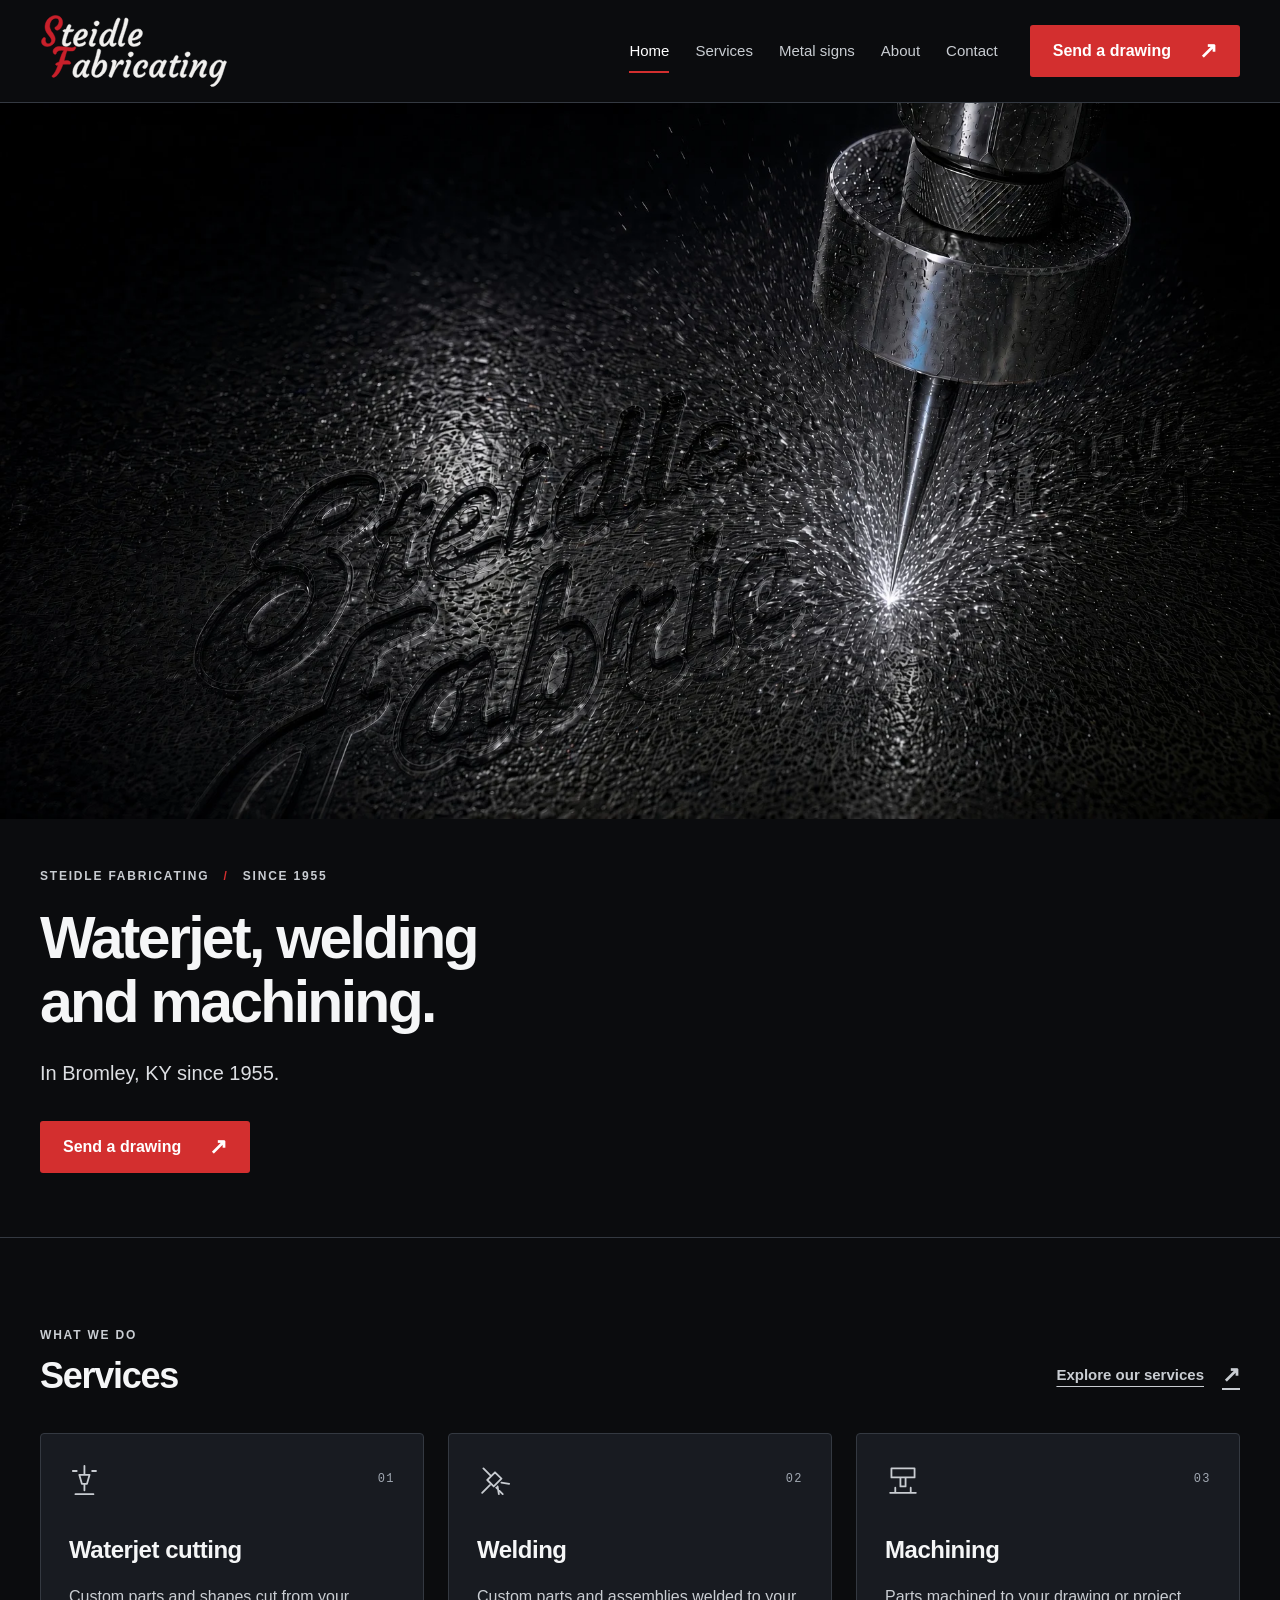
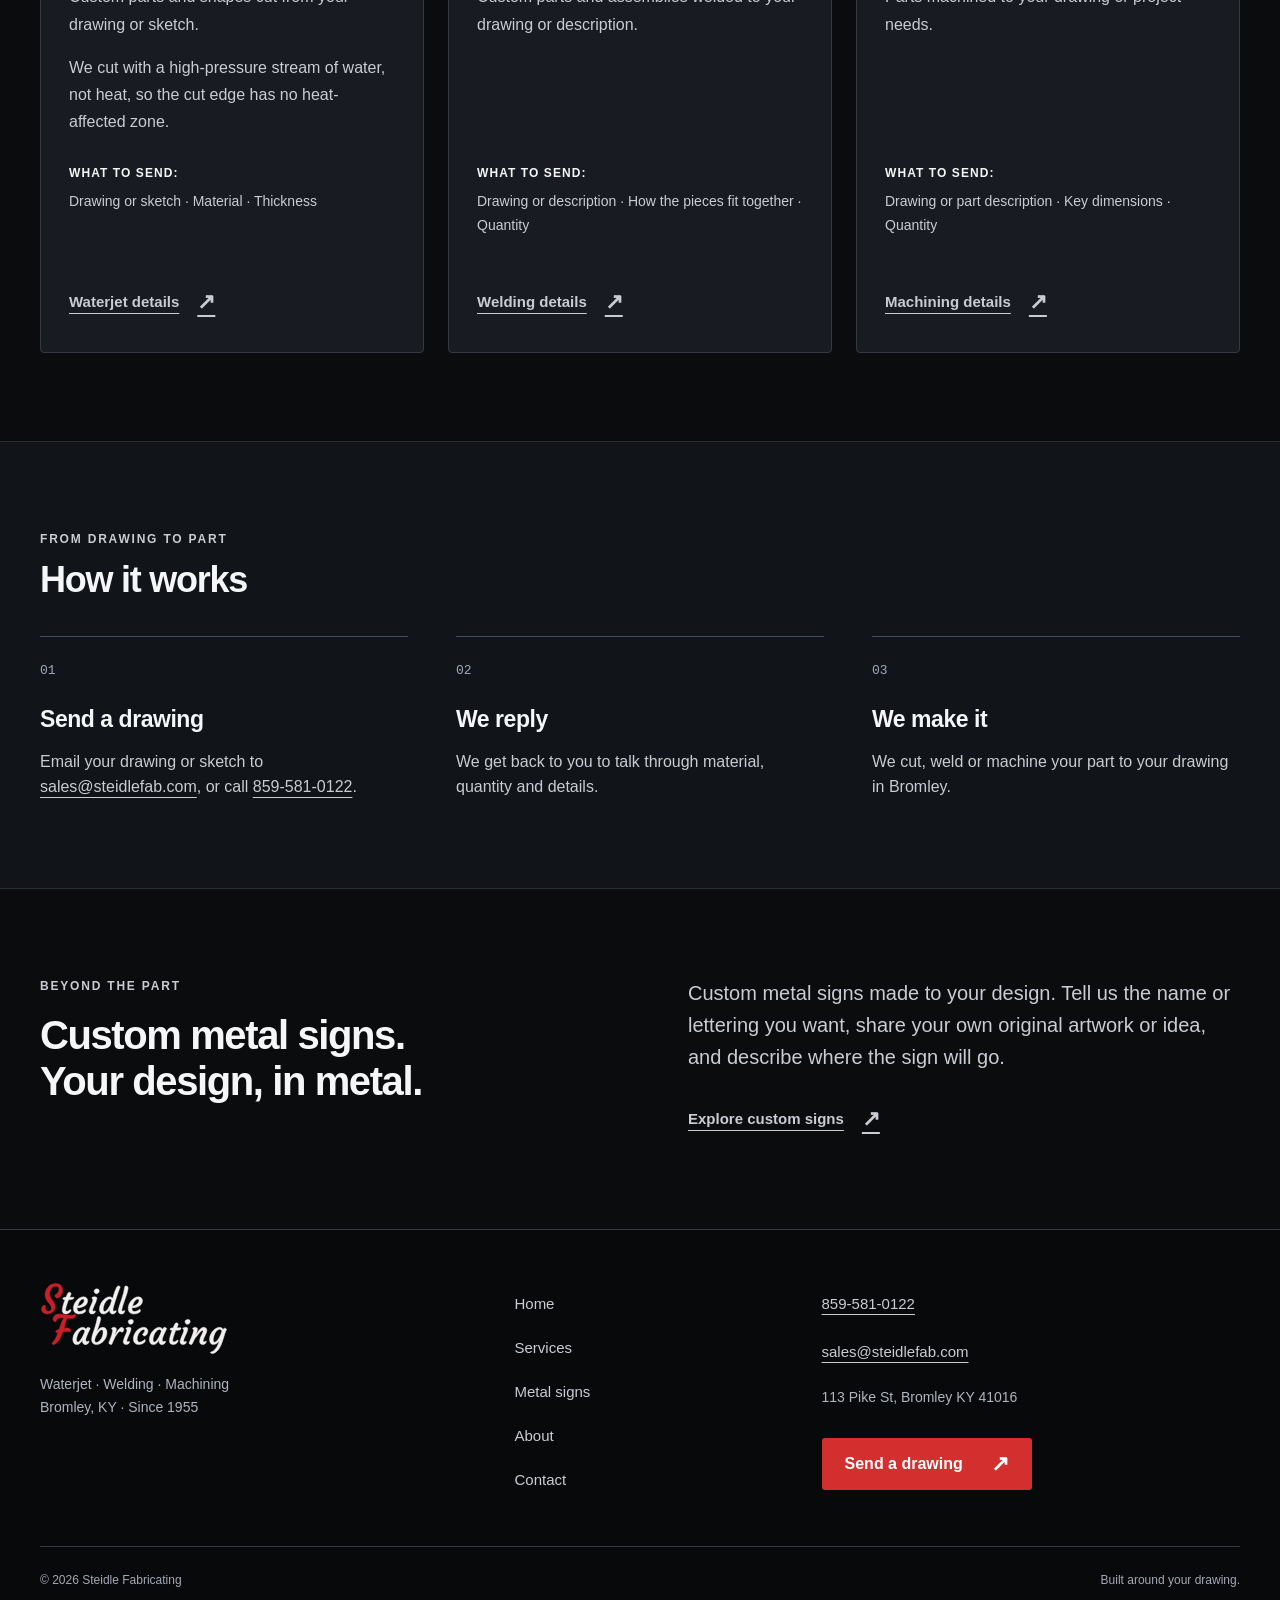
==== commit 4ec021d4: "Hero: Andrew's full image, uncropped, no overlay (6 Nov 2:27 PM ET)" ====
--- a/index.html
+++ b/index.html
@@ -6,7 +6,7 @@
 <a class="button header-cta" href="mailto:sales@steidlefab.com?subject=Drawing%20for%20quote">Send a drawing<span aria-hidden="true">↗</span></a>
 <button class="menu-toggle" type="button" aria-expanded="false" aria-controls="mobile-nav"><span>Menu</span><svg width="20" height="20" viewBox="0 0 24 24" aria-hidden="true"><path d="M3 7h18M3 12h18M3 17h18"/></svg></button>
 </div><nav id="mobile-nav" class="mobile-nav wrap" aria-label="Mobile" hidden><a href="index.html" aria-current="page">Home</a><a href="capabilities.html">Services</a><a href="signs.html">Metal signs</a><a href="about.html">About</a><a href="contact.html">Contact</a><a class="button" href="mailto:sales@steidlefab.com?subject=Drawing%20for%20quote">Send a drawing<span aria-hidden="true">↗</span></a></nav></header><main id="content">
-<section class="hero" aria-labelledby="hero-title"><picture class="hero-photo"><source media="(max-width: 500px)" srcset="assets/hero-andrew-390.webp" type="image/webp"><source media="(max-width: 500px)" srcset="assets/hero-andrew-390.jpg"><source media="(max-width: 1000px)" srcset="assets/hero-andrew-768.webp" type="image/webp"><source media="(max-width: 1000px)" srcset="assets/hero-andrew-768.jpg"><source srcset="assets/hero-andrew-1440.webp" type="image/webp"><img src="assets/hero-andrew-1440.jpg" alt="Waterjet cutting head over a wet metal surface" width="1888" height="787" fetchpriority="high"></picture><div class="hero-scrim"></div><div class="wrap hero-inner"><div class="hero-copy"><p class="eyebrow">Steidle Fabricating <span> / </span> Since 1955</p><h1 id="hero-title">Waterjet, welding<br>and machining.</h1><p class="hero-lead">In Bromley, KY since 1955.</p><a class="button" href="mailto:sales@steidlefab.com?subject=Drawing%20for%20quote">Send a drawing<span aria-hidden="true">↗</span></a></div><div class="hero-caption" aria-hidden="true"><span class="red-line"></span> From your drawing. To your part.</div></div></section>
+<section class="hero" aria-labelledby="hero-title"><picture class="hero-photo"><source type="image/webp" srcset="assets/hero-andrew-full-780.webp 780w, assets/hero-andrew-full-1200.webp 1200w, assets/hero-andrew-full-1888.webp 1888w" sizes="100vw"><img src="assets/hero-andrew-full-1888.jpg" srcset="assets/hero-andrew-full-780.jpg 780w, assets/hero-andrew-full-1200.jpg 1200w, assets/hero-andrew-full-1888.jpg 1888w" sizes="100vw" alt="Steidle Fabricating name cut into wet steel under a waterjet cutting head" width="1888" height="1056" fetchpriority="high"></picture><div class="wrap hero-inner"><div class="hero-copy"><p class="eyebrow">Steidle Fabricating <span> / </span> Since 1955</p><h1 id="hero-title">Waterjet, welding <br>and machining.</h1><p class="hero-lead">In Bromley, KY since 1955.</p><a class="button" href="mailto:sales@steidlefab.com?subject=Drawing%20for%20quote">Send a drawing<span aria-hidden="true">↗</span></a></div><div class="hero-caption" aria-hidden="true"><span class="red-line"></span> From your drawing. To your part.</div></div></section>
 <section class="section" aria-labelledby="services-title"><div class="wrap"><div class="section-heading"><div><p class="eyebrow">What we do</p><h2 id="services-title">Services</h2></div><a class="text-link" href="capabilities.html">Explore our services<span aria-hidden="true">↗</span></a></div><div class="service-grid"><article class="service-card"><div class="card-top"><svg class="service-icon" viewBox="0 0 28 28" width="36" height="36" fill="none" stroke="currentColor" stroke-width="1.4" stroke-linecap="round" stroke-linejoin="round" aria-hidden="true"><path d="M12 3v7m-4 0h8l-2 7h-4zM12 17v5M5 25h14M3 7h3m12 0h3"/></svg><span class="index">01</span></div><h3>Waterjet cutting</h3><p>Custom parts and shapes cut from your drawing or sketch.</p><p>We cut with a high-pressure stream of water, not heat, so the cut edge has no heat-affected zone.</p><div class="card-bottom"><p class="send-label">What to send:</p><p class="send-detail">Drawing or sketch · Material · Thickness</p><a class="text-link" href="capabilities.html#waterjet">Waterjet details<span aria-hidden="true">↗</span></a></div></article><article class="service-card"><div class="card-top"><svg class="service-icon" viewBox="0 0 28 28" width="36" height="36" fill="none" stroke="currentColor" stroke-width="1.4" stroke-linecap="round" stroke-linejoin="round" aria-hidden="true"><path d="m5 5 6 6m-3 3 6-6 5 5-6 6zM15 20l5 5m-1-9 6 1M16 19l1 6M4 24l6-6"/></svg><span class="index">02</span></div><h3>Welding</h3><p>Custom parts and assemblies welded to your drawing or description.</p><div class="card-bottom"><p class="send-label">What to send:</p><p class="send-detail">Drawing or description · How the pieces fit together · Quantity</p><a class="text-link" href="capabilities.html#welding">Welding details<span aria-hidden="true">↗</span></a></div></article><article class="service-card"><div class="card-top"><svg class="service-icon" viewBox="0 0 28 28" width="36" height="36" fill="none" stroke="currentColor" stroke-width="1.4" stroke-linecap="round" stroke-linejoin="round" aria-hidden="true"><path d="M5 5h18v7H5zM12 12v7h4v-7M4 24h20M8 20v4m12-4v4"/></svg><span class="index">03</span></div><h3>Machining</h3><p>Parts machined to your drawing or project needs.</p><div class="card-bottom"><p class="send-label">What to send:</p><p class="send-detail">Drawing or part description · Key dimensions · Quantity</p><a class="text-link" href="capabilities.html#machining">Machining details<span aria-hidden="true">↗</span></a></div></article></div></div></section>
 <section class="section section-alt" aria-labelledby="how-title"><div class="wrap"><div class="section-heading"><div><p class="eyebrow">From drawing to part</p><h2 id="how-title">How it works</h2></div></div><ol class="steps"><li><span class="step-number">01</span><h3>Send a drawing</h3><p>Email your drawing or sketch to <a href="mailto:sales@steidlefab.com?subject=Drawing%20for%20quote">sales@steidlefab.com</a>, or call <a href="tel:8595810122">859-581-0122</a>.</p></li><li><span class="step-number">02</span><h3>We reply</h3><p>We get back to you to talk through material, quantity and details.</p></li><li><span class="step-number">03</span><h3>We make it</h3><p>We cut, weld or machine your part to your drawing in Bromley.</p></li></ol></div></section>
 <section class="section"><div class="wrap editorial"><div><p class="eyebrow">Beyond the part</p><h2>Custom metal signs.<br>Your design, in metal.</h2></div><div><p class="lead">Custom metal signs made to your design. Tell us the name or lettering you want, share your own original artwork or idea, and describe where the sign will go.</p><a class="text-link" href="signs.html">Explore custom signs<span aria-hidden="true">↗</span></a></div></div></section>
--- a/site.css
+++ b/site.css
@@ -8,3 +8,6 @@
 @media(max-width:719px){.hero{display:block}.hero-photo{position:absolute;inset:0 0 auto;height:410px}.hero-photo img{object-position:center 35%}.hero-scrim{height:411px;background:linear-gradient(0deg,#0b0c0e 0%,rgba(11,12,14,.96) 18%,transparent 48%),linear-gradient(90deg,rgba(11,12,14,.92),transparent 60%)}.hero-inner{padding-top:310px}}
 .footer-contact>a:not(.button),.contact-details a{min-height:44px}
 .steps a[href^="tel:"]{white-space:nowrap}
+/* Andrew 6 Nov 2:27 PM: show his hero image whole and uncovered so the name reads; text sits below it. */
+.hero{display:block}.hero-photo{position:static;display:block}.hero-photo img{width:100%;height:auto;object-fit:contain}.hero-scrim{display:none}.hero-inner{min-height:0;display:block;padding-block:48px 64px}.hero-caption{display:none}
+@media(max-width:719px){.hero-photo{height:auto}.hero-inner{padding-top:28px}}
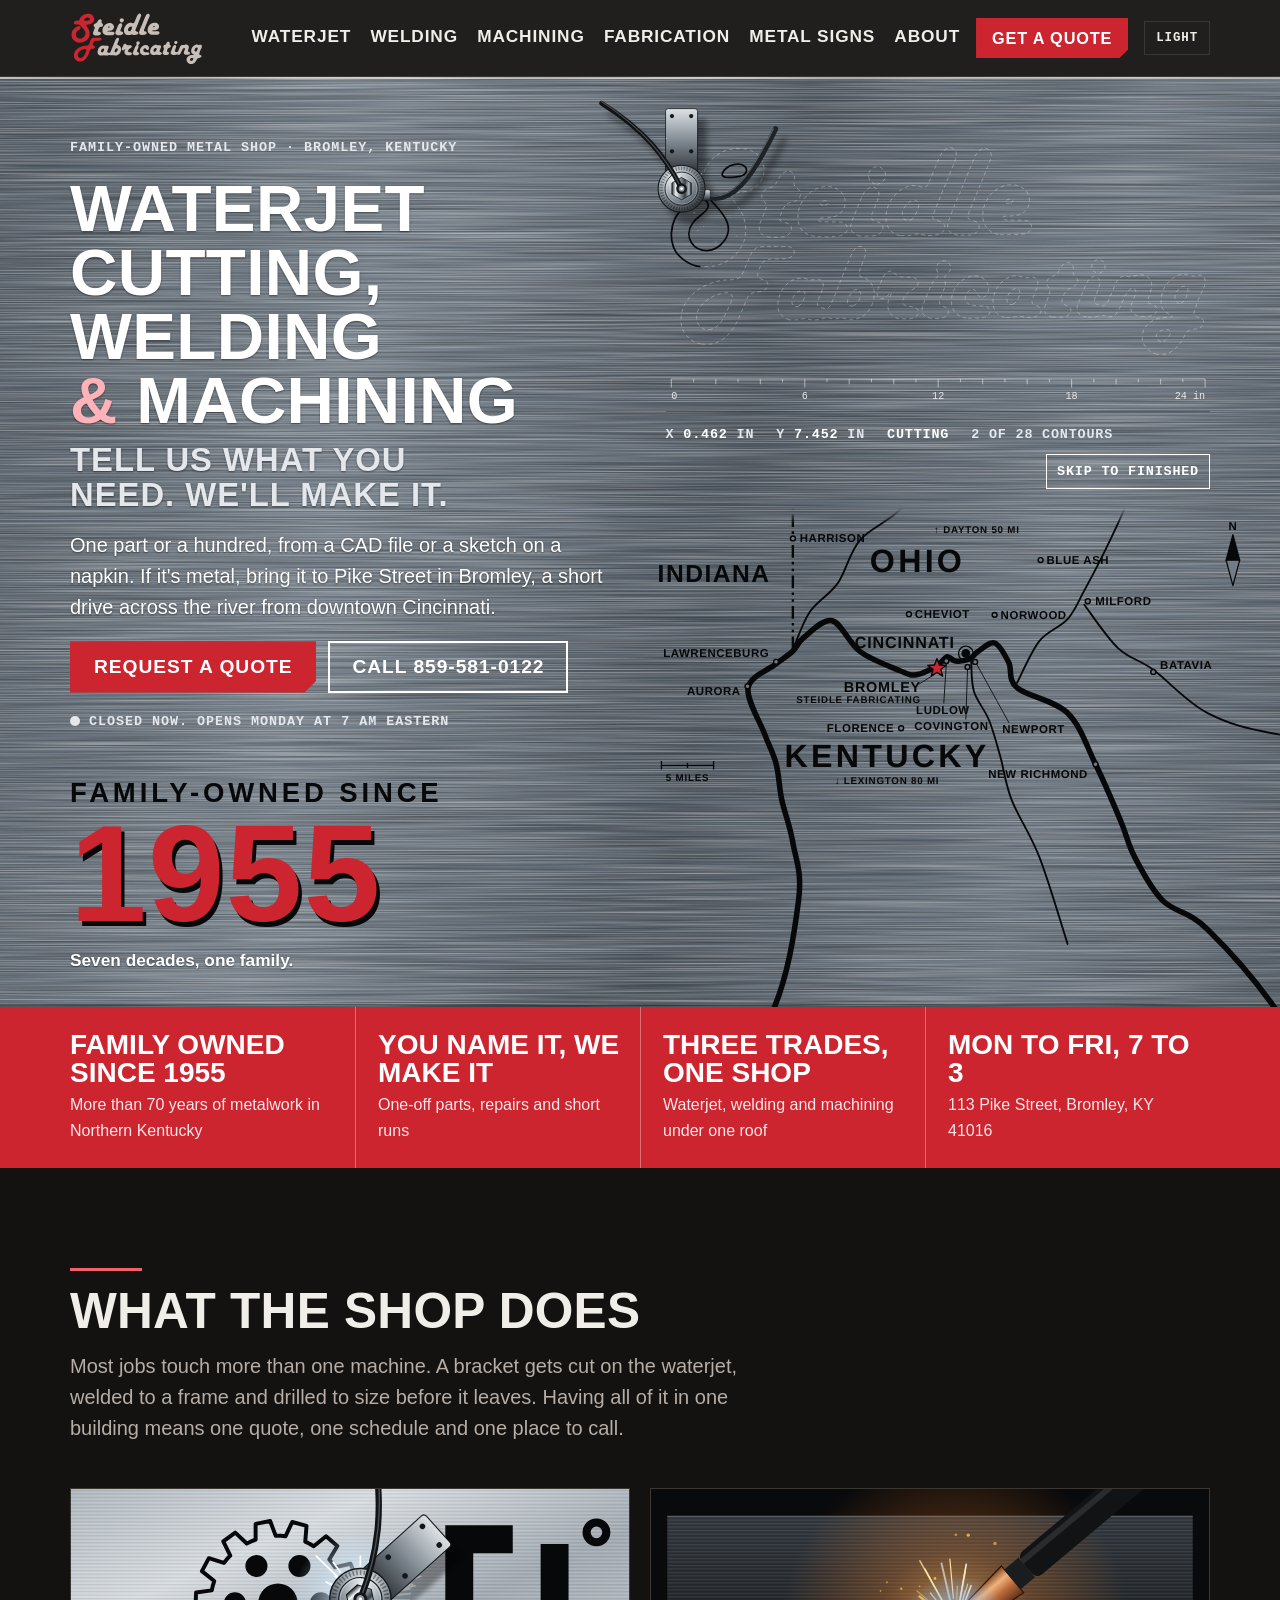
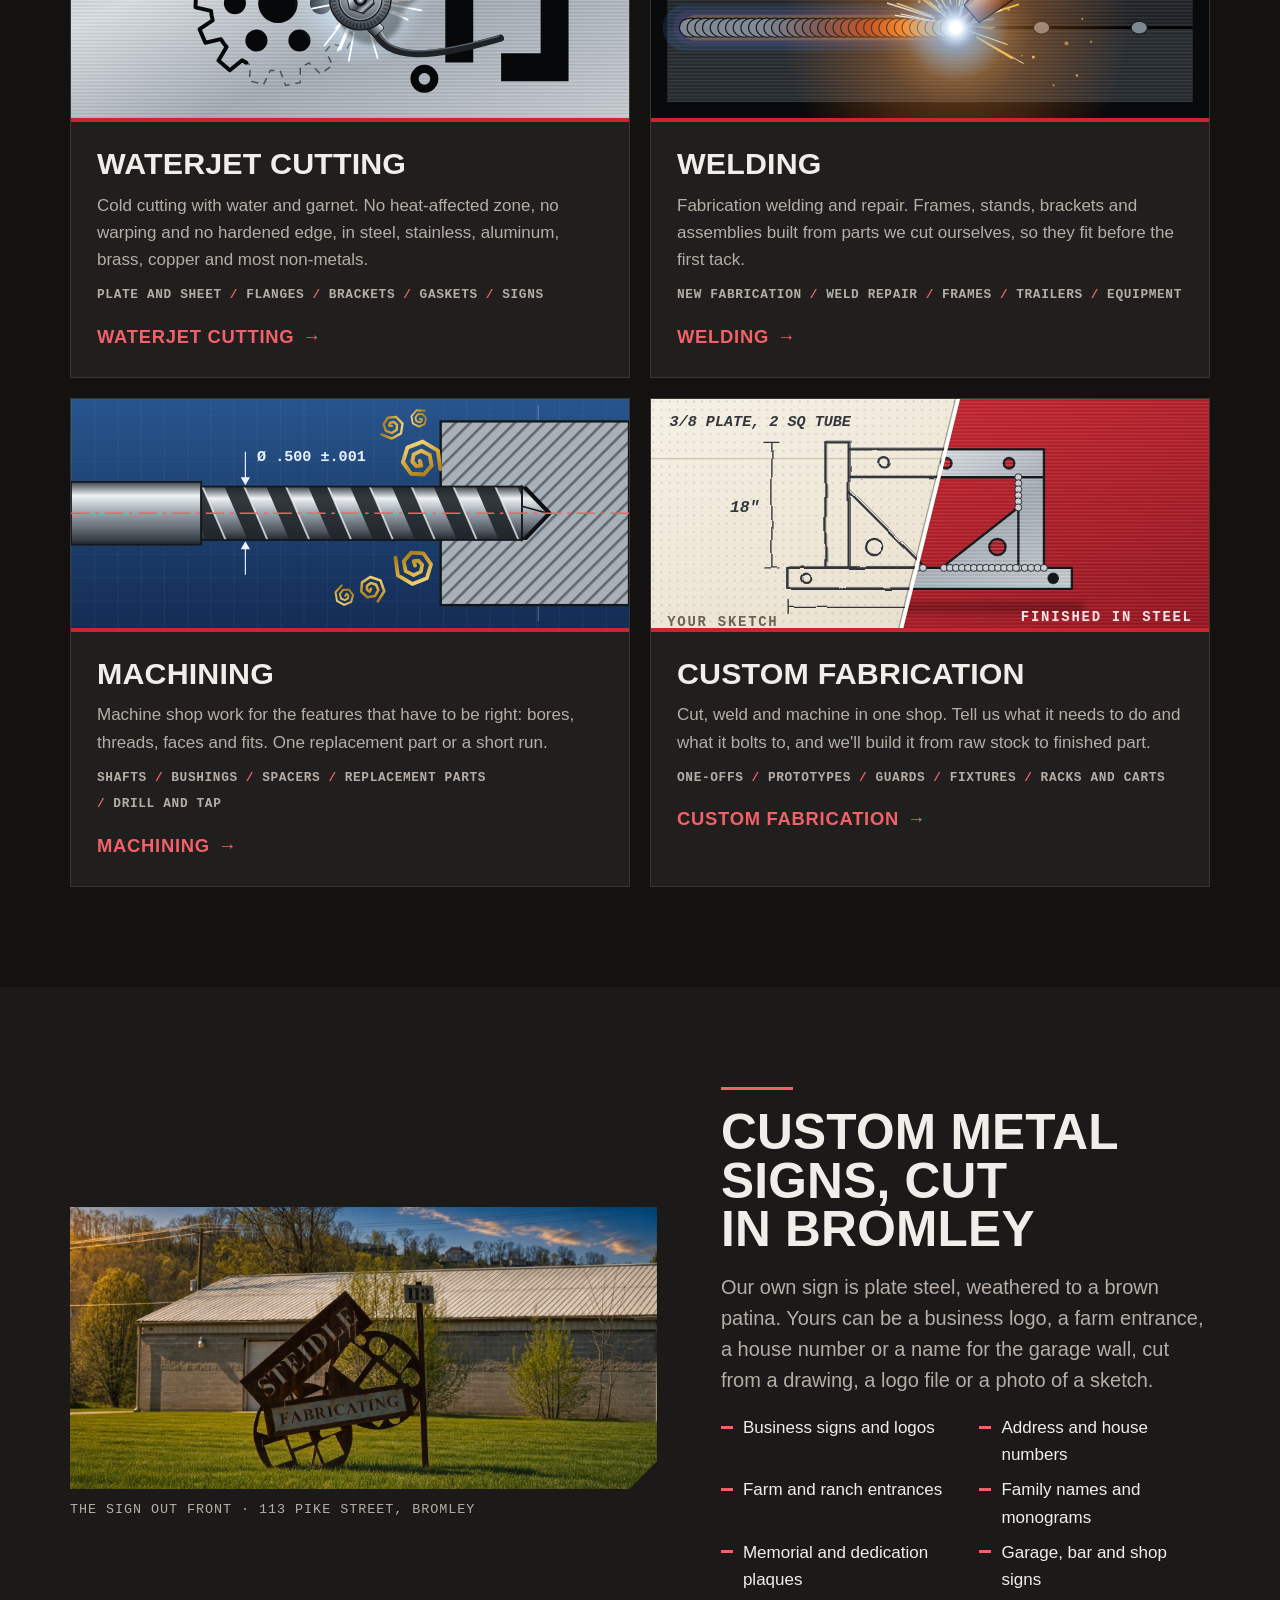
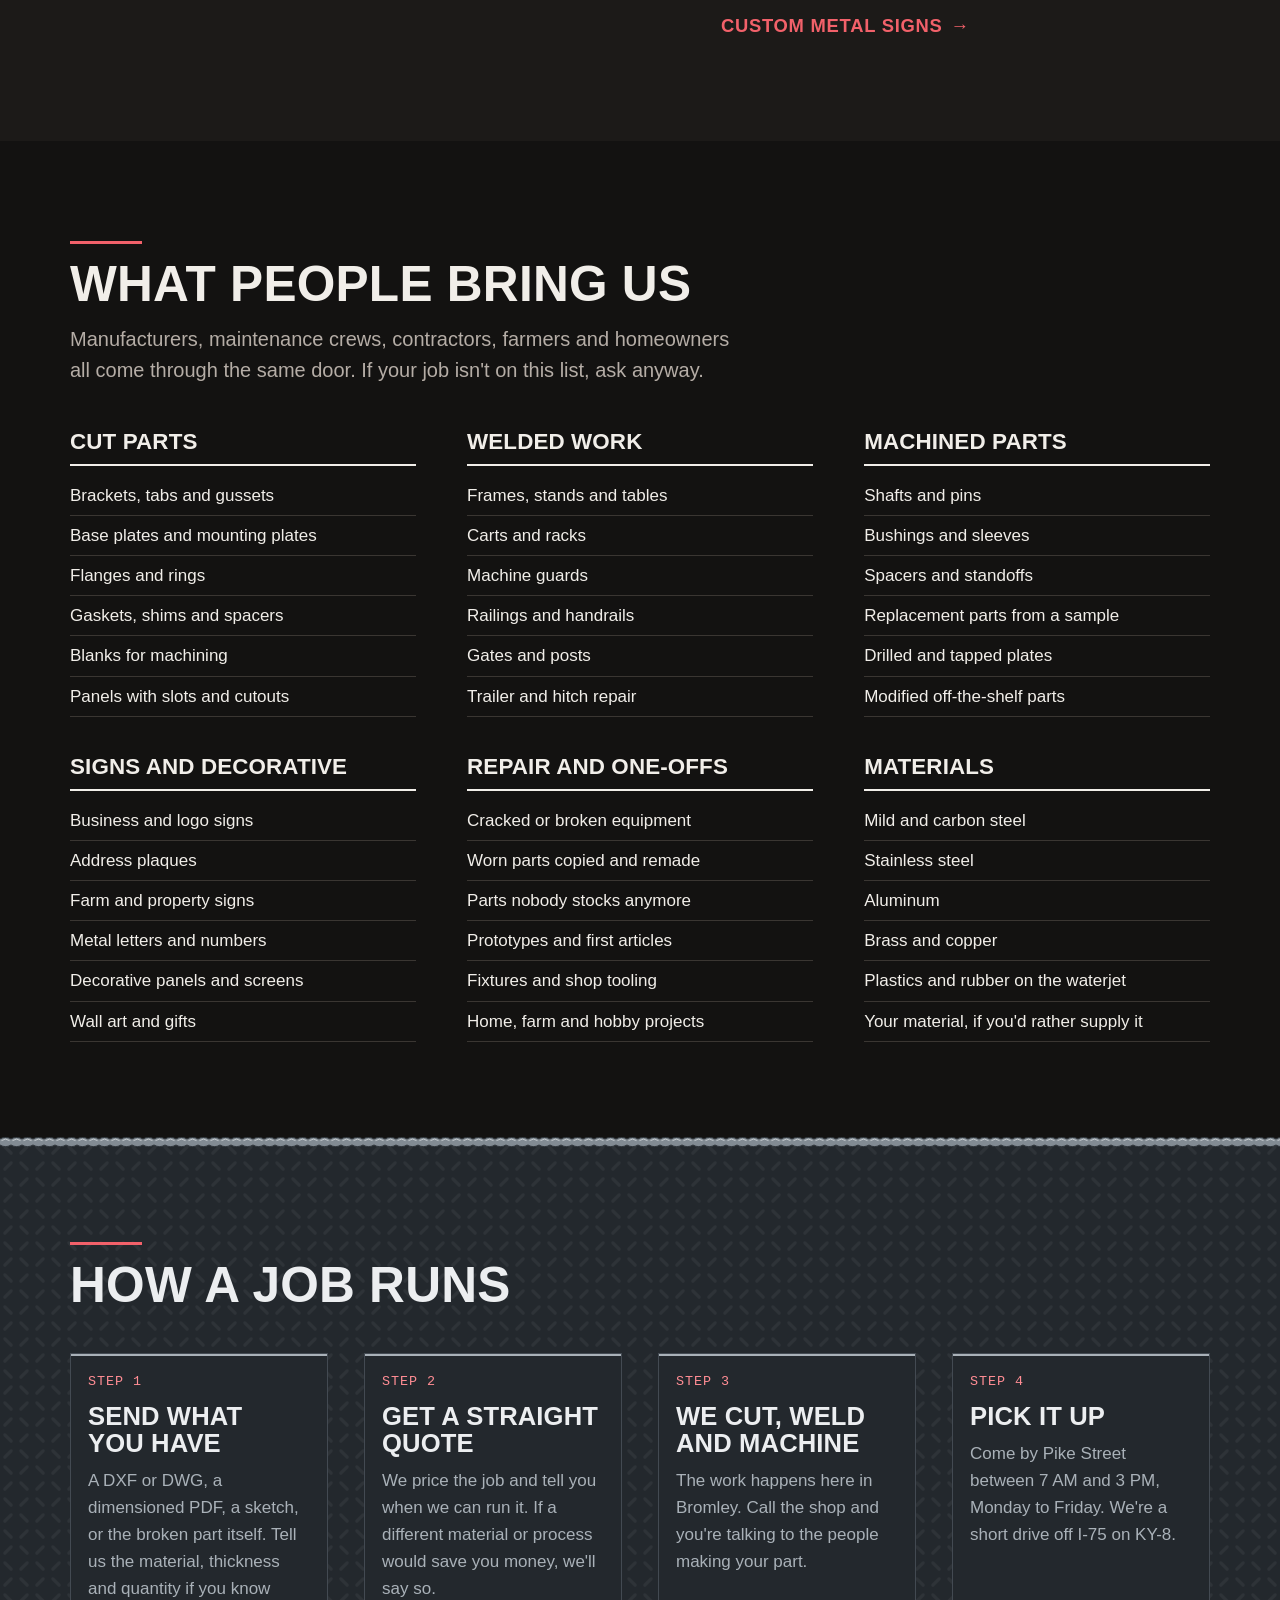
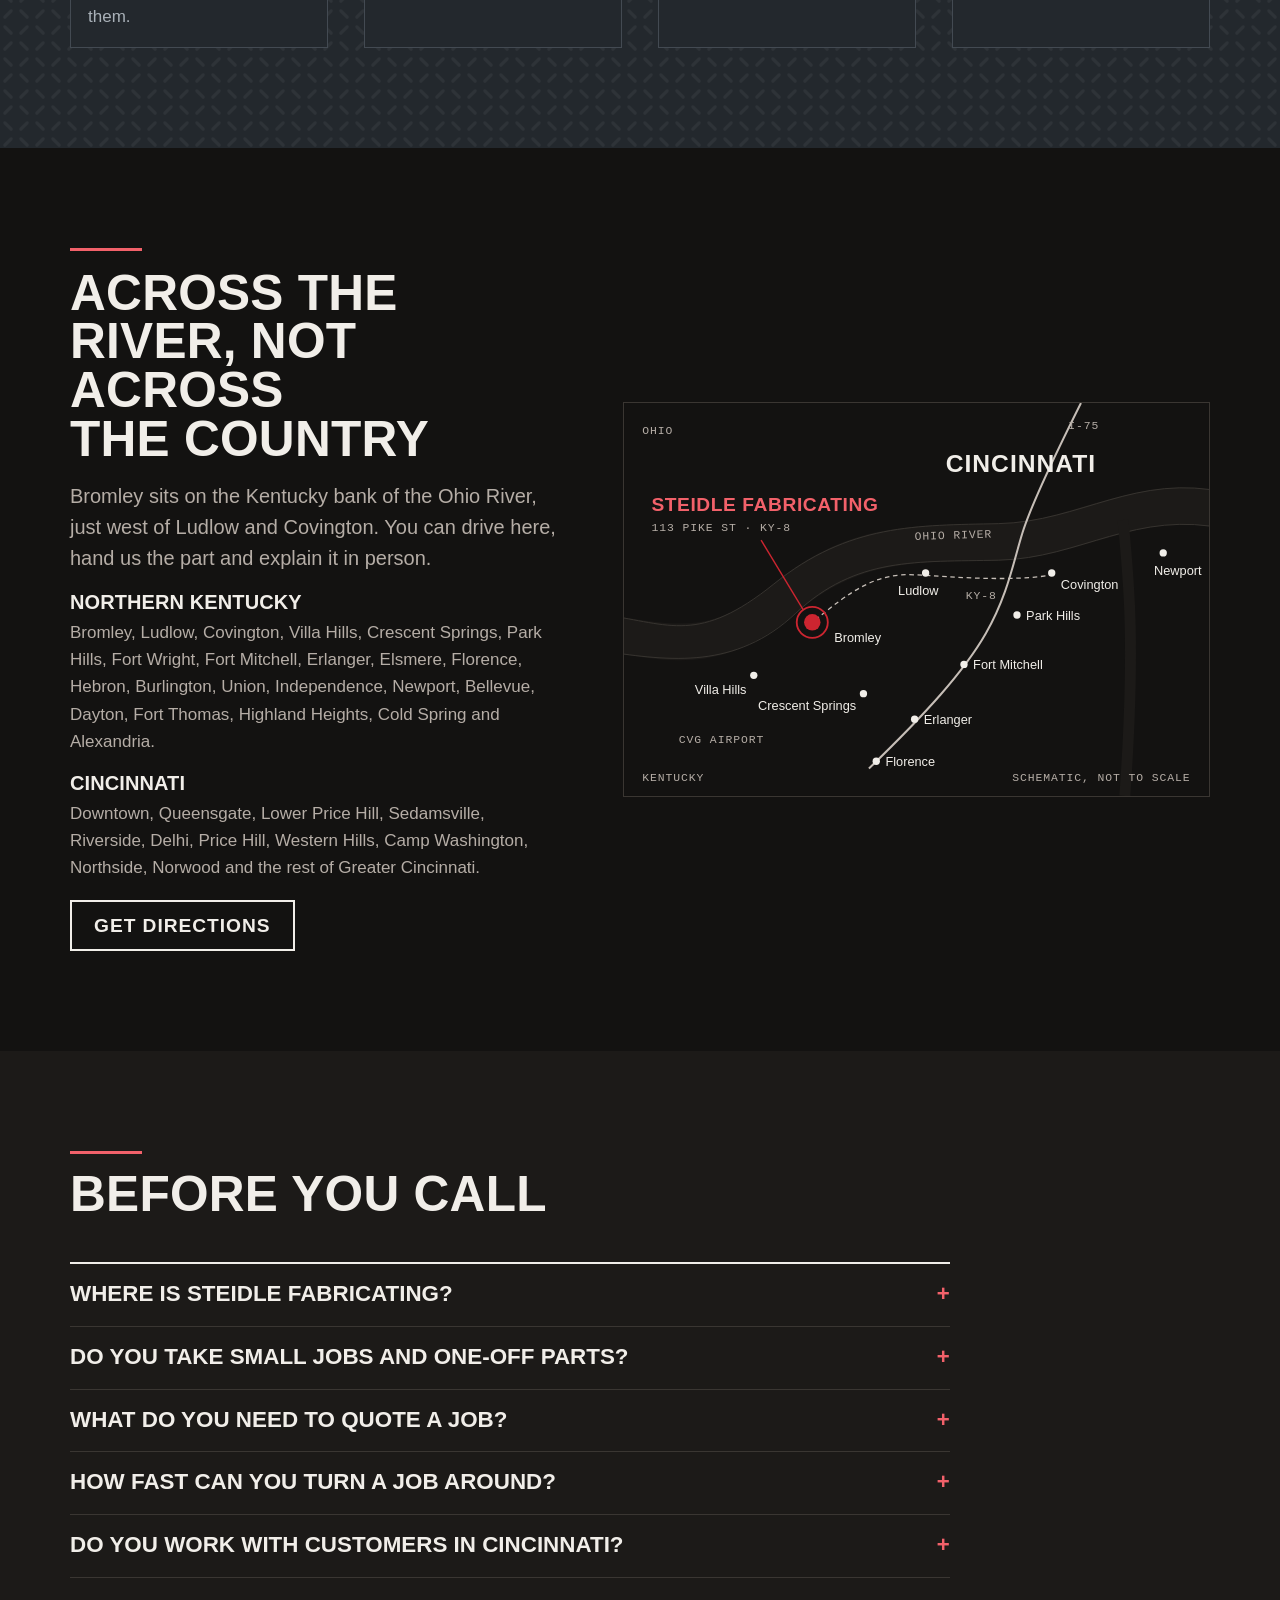
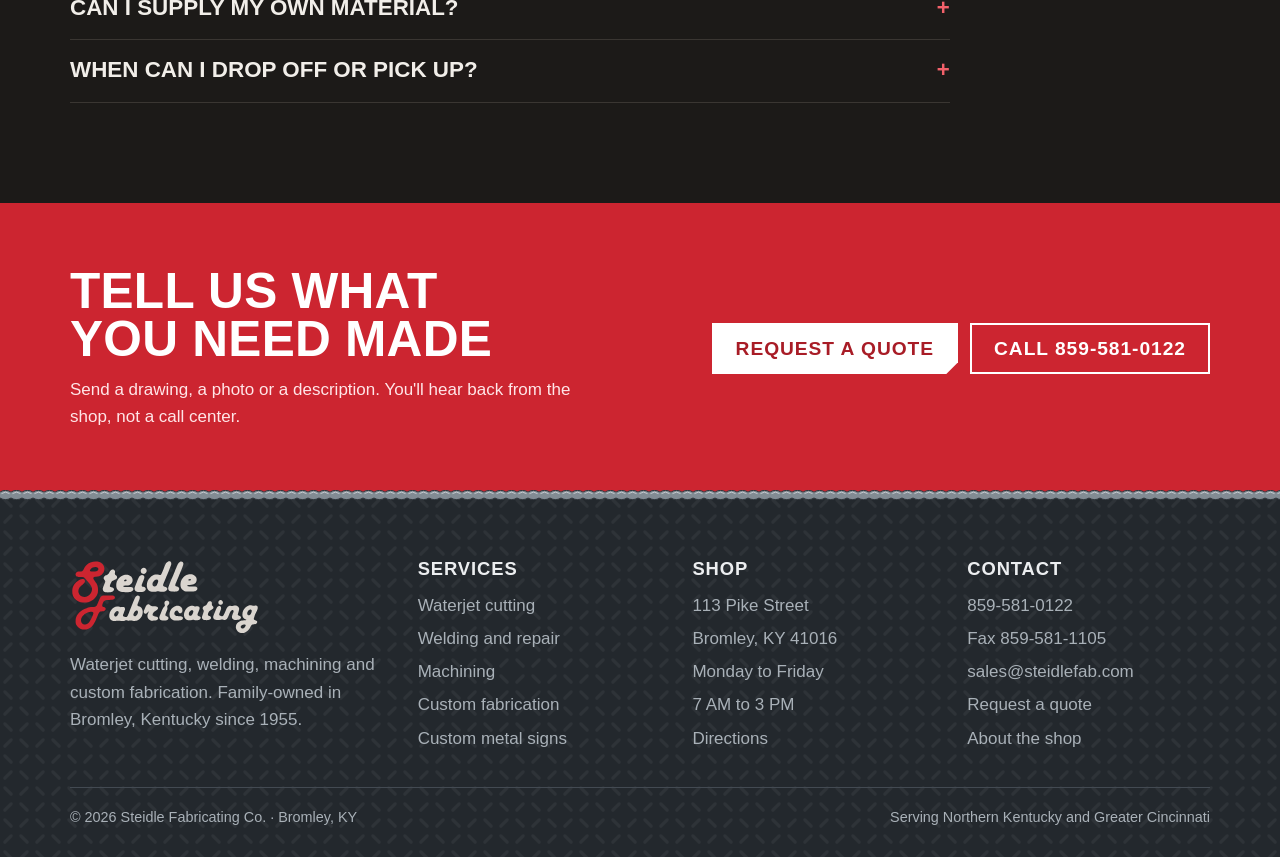
==== commit 3a764939: "Make v2 design the home page on steidlefabricating.com; keep old site at /v1" ====
--- a/index.html
+++ b/index.html
@@ -1,15 +1,993 @@
 <!doctype html>
-<html lang="en"><head><meta charset="utf-8"><meta name="viewport" content="width=device-width, initial-scale=1"><meta name="robots" content="noindex, nofollow, noarchive"><meta name="description" content="Waterjet cutting, welding, machining and custom metal signs in Bromley, Kentucky. Send your drawing to Steidle Fabricating."><meta name="theme-color" content="#0b0c0e"><title>Waterjet, welding & machining in Bromley, KY — Steidle Fabricating</title><link rel="stylesheet" href="site.css?v=20261106-v3"></head><body><a class="skip" href="#content">Skip to content</a>
-<header class="site-header"><div class="wrap header-inner">
-<a class="brand" href="index.html" aria-label="Steidle Fabricating home"><img src="assets/logo-on-dark.svg" width="188" height="74" alt="Steidle Fabricating"></a>
-<nav class="desktop-nav" aria-label="Primary"><a href="index.html" aria-current="page">Home</a><a href="capabilities.html">Services</a><a href="signs.html">Metal signs</a><a href="about.html">About</a><a href="contact.html">Contact</a></nav>
-<a class="button header-cta" href="mailto:sales@steidlefab.com?subject=Drawing%20for%20quote">Send a drawing<span aria-hidden="true">↗</span></a>
-<button class="menu-toggle" type="button" aria-expanded="false" aria-controls="mobile-nav"><span>Menu</span><svg width="20" height="20" viewBox="0 0 24 24" aria-hidden="true"><path d="M3 7h18M3 12h18M3 17h18"/></svg></button>
-</div><nav id="mobile-nav" class="mobile-nav wrap" aria-label="Mobile" hidden><a href="index.html" aria-current="page">Home</a><a href="capabilities.html">Services</a><a href="signs.html">Metal signs</a><a href="about.html">About</a><a href="contact.html">Contact</a><a class="button" href="mailto:sales@steidlefab.com?subject=Drawing%20for%20quote">Send a drawing<span aria-hidden="true">↗</span></a></nav></header><main id="content">
-<section class="hero" aria-labelledby="hero-title"><picture class="hero-photo"><source type="image/webp" srcset="assets/hero-andrew-full-780.webp 780w, assets/hero-andrew-full-1200.webp 1200w, assets/hero-andrew-full-1888.webp 1888w" sizes="100vw"><img src="assets/hero-andrew-full-1888.jpg" srcset="assets/hero-andrew-full-780.jpg 780w, assets/hero-andrew-full-1200.jpg 1200w, assets/hero-andrew-full-1888.jpg 1888w" sizes="100vw" alt="Steidle Fabricating name cut into wet steel under a waterjet cutting head" width="1888" height="1056" fetchpriority="high"></picture><div class="wrap hero-inner"><div class="hero-copy"><p class="eyebrow">Steidle Fabricating <span> / </span> Since 1955</p><h1 id="hero-title">Waterjet, welding <br>and machining.</h1><p class="hero-lead">In Bromley, KY since 1955.</p><a class="button" href="mailto:sales@steidlefab.com?subject=Drawing%20for%20quote">Send a drawing<span aria-hidden="true">↗</span></a></div><div class="hero-caption" aria-hidden="true"><span class="red-line"></span> From your drawing. To your part.</div></div></section>
-<section class="section" aria-labelledby="services-title"><div class="wrap"><div class="section-heading"><div><p class="eyebrow">What we do</p><h2 id="services-title">Services</h2></div><a class="text-link" href="capabilities.html">Explore our services<span aria-hidden="true">↗</span></a></div><div class="service-grid"><article class="service-card"><div class="card-top"><svg class="service-icon" viewBox="0 0 28 28" width="36" height="36" fill="none" stroke="currentColor" stroke-width="1.4" stroke-linecap="round" stroke-linejoin="round" aria-hidden="true"><path d="M12 3v7m-4 0h8l-2 7h-4zM12 17v5M5 25h14M3 7h3m12 0h3"/></svg><span class="index">01</span></div><h3>Waterjet cutting</h3><p>Custom parts and shapes cut from your drawing or sketch.</p><p>We cut with a high-pressure stream of water, not heat, so the cut edge has no heat-affected zone.</p><div class="card-bottom"><p class="send-label">What to send:</p><p class="send-detail">Drawing or sketch · Material · Thickness</p><a class="text-link" href="capabilities.html#waterjet">Waterjet details<span aria-hidden="true">↗</span></a></div></article><article class="service-card"><div class="card-top"><svg class="service-icon" viewBox="0 0 28 28" width="36" height="36" fill="none" stroke="currentColor" stroke-width="1.4" stroke-linecap="round" stroke-linejoin="round" aria-hidden="true"><path d="m5 5 6 6m-3 3 6-6 5 5-6 6zM15 20l5 5m-1-9 6 1M16 19l1 6M4 24l6-6"/></svg><span class="index">02</span></div><h3>Welding</h3><p>Custom parts and assemblies welded to your drawing or description.</p><div class="card-bottom"><p class="send-label">What to send:</p><p class="send-detail">Drawing or description · How the pieces fit together · Quantity</p><a class="text-link" href="capabilities.html#welding">Welding details<span aria-hidden="true">↗</span></a></div></article><article class="service-card"><div class="card-top"><svg class="service-icon" viewBox="0 0 28 28" width="36" height="36" fill="none" stroke="currentColor" stroke-width="1.4" stroke-linecap="round" stroke-linejoin="round" aria-hidden="true"><path d="M5 5h18v7H5zM12 12v7h4v-7M4 24h20M8 20v4m12-4v4"/></svg><span class="index">03</span></div><h3>Machining</h3><p>Parts machined to your drawing or project needs.</p><div class="card-bottom"><p class="send-label">What to send:</p><p class="send-detail">Drawing or part description · Key dimensions · Quantity</p><a class="text-link" href="capabilities.html#machining">Machining details<span aria-hidden="true">↗</span></a></div></article></div></div></section>
-<section class="section section-alt" aria-labelledby="how-title"><div class="wrap"><div class="section-heading"><div><p class="eyebrow">From drawing to part</p><h2 id="how-title">How it works</h2></div></div><ol class="steps"><li><span class="step-number">01</span><h3>Send a drawing</h3><p>Email your drawing or sketch to <a href="mailto:sales@steidlefab.com?subject=Drawing%20for%20quote">sales@steidlefab.com</a>, or call <a href="tel:8595810122">859-581-0122</a>.</p></li><li><span class="step-number">02</span><h3>We reply</h3><p>We get back to you to talk through material, quantity and details.</p></li><li><span class="step-number">03</span><h3>We make it</h3><p>We cut, weld or machine your part to your drawing in Bromley.</p></li></ol></div></section>
-<section class="section"><div class="wrap editorial"><div><p class="eyebrow">Beyond the part</p><h2>Custom metal signs.<br>Your design, in metal.</h2></div><div><p class="lead">Custom metal signs made to your design. Tell us the name or lettering you want, share your own original artwork or idea, and describe where the sign will go.</p><a class="text-link" href="signs.html">Explore custom signs<span aria-hidden="true">↗</span></a></div></div></section>
-</main><footer class="site-footer" id="footer-contact"><div class="wrap">
-<div class="footer-top"><div><a class="brand" href="index.html" aria-label="Steidle Fabricating home"><img src="assets/logo-on-dark.svg" width="188" height="74" alt="Steidle Fabricating" loading="lazy"></a><p>Waterjet · Welding · Machining<br>Bromley, KY · Since 1955</p></div><nav class="footer-nav" aria-label="Footer"><a href="index.html">Home</a><a href="capabilities.html">Services</a><a href="signs.html">Metal signs</a><a href="about.html">About</a><a href="contact.html">Contact</a></nav><div class="footer-contact"><a href="tel:8595810122">859-581-0122</a><a href="mailto:sales@steidlefab.com">sales@steidlefab.com</a><p>113 Pike St, Bromley KY 41016</p><a class="button" href="mailto:sales@steidlefab.com?subject=Drawing%20for%20quote">Send a drawing<span aria-hidden="true">↗</span></a></div></div>
-<div class="footer-bottom"><span>© 2026 Steidle Fabricating</span><span>Built around your drawing.</span></div></div></footer><script src="site.js?v=20261106-v3" defer></script></body></html>+<html lang="en">
+<head>
+<meta charset="utf-8">
+<meta name="viewport" content="width=device-width, initial-scale=1, viewport-fit=cover">
+
+<style>body{margin:0}img{max-width:100%}[hidden]{display:none!important}</style>
+<title>Steidle Fabricating</title>
+<meta name="description" content="Steidle Fabricating is a family-owned metal shop in Bromley, KY, serving Northern Kentucky and Cincinnati since 1955. Waterjet cutting, welding, machining, custom fabrication and custom metal signs. Call 859-581-0122.">
+<link rel="stylesheet" href="https://fonts.googleapis.com/css2?family=Barlow:wght@400;500;600;700&family=Barlow+Condensed:wght@600;700;800&family=Courier+Prime:wght@400;700&display=swap">
+<script type="application/ld+json">
+{"@context":"https://schema.org","@type":"LocalBusiness","additionalType":"https://schema.org/MetalFabricator","name":"Steidle Fabricating","description":"Family-owned waterjet cutting, welding, machining and custom metal fabrication shop serving Northern Kentucky and Cincinnati since 1955.","foundingDate":"1955","telephone":"+1-859-581-0122","faxNumber":"+1-859-581-1105","email":"sales@steidlefab.com","url":"https://steidlefab.com","address":{"@type":"PostalAddress","streetAddress":"113 Pike Street","addressLocality":"Bromley","addressRegion":"KY","postalCode":"41016","addressCountry":"US"},"openingHoursSpecification":[{"@type":"OpeningHoursSpecification","dayOfWeek":["Monday","Tuesday","Wednesday","Thursday","Friday"],"opens":"07:00","closes":"15:00"}],"areaServed":["Bromley KY","Ludlow KY","Covington KY","Villa Hills KY","Fort Mitchell KY","Erlanger KY","Florence KY","Newport KY","Northern Kentucky","Cincinnati OH"],"hasOfferCatalog":{"@type":"OfferCatalog","name":"Metal shop services","itemListElement":[{"@type":"Offer","itemOffered":{"@type":"Service","name":"Waterjet cutting"}},{"@type":"Offer","itemOffered":{"@type":"Service","name":"Welding and weld repair"}},{"@type":"Offer","itemOffered":{"@type":"Service","name":"Machining"}},{"@type":"Offer","itemOffered":{"@type":"Service","name":"Custom metal fabrication"}},{"@type":"Offer","itemOffered":{"@type":"Service","name":"Custom metal signs"}}]}}
+</script>
+<style>
+/* One brand look for every visitor (the card's white, red and grey), so no dark variant by choice.
+   Layout: card-stock pages ruled with the short red lines from the business card; one full-bleed steel plate up top where a waterjet cuts the shop's own name; below it, quiet two-column shop paperwork with chamfered, cut-plate corners. */
+/* Dark is the default look; the header switch flips to light and the choice is remembered. Every color is a token defined for both. */
+:root{
+  --paper:#131211; --panel:#1C1A18; --field:#1A1817; --card:#211F1D;
+  --ink:#F1EEE9; --ink-2:#B5ADA6; --logo-grey:#C6BEB7;
+  --red:#F2616A; --btn:#CC2530; --btn-hi:#E23641; --btn-deep:#A81C26; --on-btn:#FFFFFF;
+  --rule:#3A3632; --ok:#5CC98A;
+  --plate:#23282D; --plate-hi:#2B3036; --plate-ink:#ECEEF0; --plate-dim:#A9B1B8; --plate-rule:#434A52;
+  --kerf:#DDF1FF; --void:#07080A; --on-red:#FFFFFF; --on-red-dim:#FFE6E8; --red-on-dark:#FF8D94;
+  --sheet-a:#59626B; --sheet-b:#7C8690; --sheet-c:#555E67; --sheet-d:#727C86; --sheet-e:#5D666F;
+  --steel-ink:#FFFFFF; --steel-ink-2:#E4E8EC; --steel-inv:#15181B; --steel-shadow:0 1px 2px rgba(0,0,0,.45); --sheet-accent:#FFB3B8; --lip:.38; --bead:#B4BCC3;
+  --brush:repeating-linear-gradient(0deg,rgba(255,255,255,.07) 0 1px,rgba(0,0,0,.06) 1px 2px,transparent 2px 4px);
+  --display:"Barlow Condensed","Arial Narrow","Roboto Condensed","Helvetica Neue",Arial,sans-serif;
+  --body:"Barlow","Helvetica Neue",Helvetica,Arial,sans-serif;
+  --data:"Courier Prime","Courier New",Courier,monospace;
+  --wrap:1180px; --head-h:76px;
+  color-scheme:dark;
+}
+:root[data-mode="light"]{
+  --paper:#F5F4F0; --panel:#E8E5DE; --field:#FFFFFF; --card:#FFFFFF;
+  --ink:#1E1B1A; --ink-2:#5B5450; --logo-grey:#6E6763;
+  --red:#C8242F; --btn:#CC2530; --btn-hi:#A81C26; --btn-deep:#A81C26; --on-btn:#FFFFFF;
+  --rule:#D5D1C9; --ok:#1F7A46;
+  --plate:#1A1D20; --plate-hi:#2B3036; --plate-ink:#ECEEF0; --plate-dim:#A3ABB2; --plate-rule:#3B4148;
+  --kerf:#DDF1FF; --void:#07080A; --on-red:#FFFFFF; --on-red-dim:#FFE6E8; --red-on-dark:#FF8D94;
+  --sheet-a:#B3BAC1; --sheet-b:#D2D7DB; --sheet-c:#A9B1B8; --sheet-d:#C6CCD1; --sheet-e:#AEB6BD;
+  --steel-ink:#15181B; --steel-ink-2:#2D333A; --steel-inv:#FFFFFF; --steel-shadow:0 1px 0 rgba(255,255,255,.55); --sheet-accent:#A81C26; --lip:.6; --bead:#8E979F;
+  color-scheme:light;
+}
+
+*,*::before,*::after{box-sizing:border-box}
+html{scroll-behavior:smooth;-webkit-text-size-adjust:100%}
+body{background:var(--paper);color:var(--ink);font-family:var(--body);font-size:1.0625rem;line-height:1.6;overflow-x:hidden}
+body::before{content:"";position:fixed;inset:0 0 auto;height:env(safe-area-inset-top,0px);z-index:60;background:var(--card)}
+a{color:inherit}
+h1,h2,h3,p,ul,ol,figure,dl,dd{margin:0}
+ul,ol{padding:0;list-style:none}
+svg{display:block}
+:focus-visible{outline:3px solid var(--red);outline-offset:3px}
+.sr{position:absolute;width:1px;height:1px;overflow:hidden;clip:rect(0 0 0 0);white-space:nowrap}
+
+.wrap{max-width:var(--wrap);margin-inline:auto;padding-left:max(20px,env(safe-area-inset-left,0px));padding-right:max(20px,env(safe-area-inset-right,0px))}
+.band{padding-block:clamp(56px,8vw,100px)}
+.band.tint{background:var(--panel)}
+.band.snug{padding-block:clamp(30px,4vw,48px)}
+.band.steel{position:relative;background:var(--plate) url("data:image/svg+xml,%3Csvg xmlns='http://www.w3.org/2000/svg' width='32' height='32'%3E%3Cg fill='white' fill-opacity='.05'%3E%3Crect x='2' y='6.5' width='12' height='3' rx='1.5' transform='rotate(45 8 8)'/%3E%3Crect x='18' y='6.5' width='12' height='3' rx='1.5' transform='rotate(-45 24 8)'/%3E%3Crect x='2' y='22.5' width='12' height='3' rx='1.5' transform='rotate(-45 8 24)'/%3E%3Crect x='18' y='22.5' width='12' height='3' rx='1.5' transform='rotate(45 24 24)'/%3E%3C/g%3E%3C/svg%3E");color:var(--plate-ink)}
+.band.steel::before,.site-foot::before{content:"";position:absolute;left:0;right:0;top:-5px;height:10px;background:url("data:image/svg+xml,%3Csvg xmlns='http://www.w3.org/2000/svg' width='11' height='10'%3E%3Cellipse cx='5.5' cy='5' rx='7' ry='4.6' fill='%23828B93' stroke='%2330363C' stroke-width='1'/%3E%3Cpath d='M1.5 3.6Q5.5 .6 9.5 3.6' stroke='%23D5DADE' stroke-width='.8' fill='none'/%3E%3C/svg%3E") repeat-x;z-index:1}
+.band.steel .steps li{border-top:0;padding:18px;background:var(--plate);box-shadow:inset 0 0 0 1px var(--plate-rule),inset 0 3px 0 var(--plate-dim)}
+.band.steel .steps li::before{color:var(--red-on-dark)}
+.band.steel .steps p,.band.steel .lede{color:var(--plate-dim)}
+.stack{display:flex;flex-direction:column;gap:18px}
+.stack.tight{gap:10px}
+
+/* type */
+h1,h2,h3,.disp{font-family:var(--display);text-transform:uppercase;line-height:.98;letter-spacing:.005em;text-wrap:balance}
+h1{font-weight:800;font-size:clamp(2.7rem,6.2vw,4.5rem)}
+h2{font-weight:800;font-size:clamp(2.1rem,4.2vw,3.1rem)}
+h3{font-weight:700;font-size:1.6rem;line-height:1.05}
+.lede{font-size:clamp(1.1rem,1.6vw,1.25rem);line-height:1.55;max-width:60ch;color:var(--ink-2)}
+.prose{max-width:66ch;display:flex;flex-direction:column;gap:16px}
+.prose p{color:var(--ink)}
+.data{font-family:var(--data);font-size:.84rem;letter-spacing:.07em;text-transform:uppercase}
+.muted{color:var(--ink-2)}
+.cardrule{width:72px;height:3px;background:var(--red);border:0;margin:0}
+.sec-head{display:flex;flex-direction:column;gap:16px;margin-bottom:clamp(28px,4vw,44px)}
+.textlink{font-family:var(--display);text-transform:uppercase;font-weight:700;font-size:1.15rem;letter-spacing:.04em;color:var(--red);text-decoration:none;display:inline-flex;gap:8px;align-items:center}
+.textlink::after{content:"\2192";transition:transform .15s}
+.textlink:hover::after{transform:translateX(4px)}
+
+/* buttons: chamfered like a cut corner */
+.btn{display:inline-flex;align-items:center;justify-content:center;gap:10px;font-family:var(--display);font-weight:700;font-size:1.2rem;letter-spacing:.05em;text-transform:uppercase;text-decoration:none;line-height:1;padding:16px 24px;border:0;cursor:pointer;background:var(--btn);color:var(--on-btn);clip-path:polygon(0 0,100% 0,100% calc(100% - 12px),calc(100% - 12px) 100%,0 100%);transition:background .15s}
+.btn:hover{background:var(--btn-hi)}
+.btn:focus-visible{outline:0;box-shadow:inset 0 0 0 3px var(--on-btn),inset 0 0 0 5px var(--ink)}
+.btn.ghost{background:transparent;color:var(--ink);box-shadow:inset 0 0 0 2px var(--ink);clip-path:none}
+.btn.ghost:hover{background:var(--ink);color:var(--paper)}
+.btn.ghost:focus-visible{box-shadow:inset 0 0 0 2px var(--ink);outline:3px solid var(--red);outline-offset:3px}
+.btn.sm{font-size:1.02rem;padding:12px 16px;clip-path:polygon(0 0,100% 0,100% calc(100% - 9px),calc(100% - 9px) 100%,0 100%)}
+.btnrow{display:flex;flex-wrap:wrap;gap:12px}
+
+/* header */
+.site-head{position:sticky;top:env(safe-area-inset-top,0px);z-index:50;background:var(--card);border-bottom:1px solid var(--rule);box-shadow:0 1px 0 rgba(0,0,0,.04)}
+.site-head .wrap{display:flex;align-items:center;gap:16px;min-height:var(--head-h)}
+.brand{display:block;flex:none;text-decoration:none}
+.brand svg{height:52px;width:auto}
+.logo-r{fill:var(--btn)} .logo-g{fill:var(--logo-grey)}
+.nav{display:flex;gap:clamp(10px,1.5vw,22px);margin-left:auto;align-items:center}
+.nav a{font-family:var(--display);font-weight:700;text-transform:uppercase;letter-spacing:.05em;font-size:1.08rem;text-decoration:none;padding:8px 0;border-bottom:3px solid transparent;white-space:nowrap}
+.nav a:hover,.nav a[aria-current="page"]{border-bottom-color:var(--red)}
+.head-cta{display:flex;align-items:center;gap:16px;flex:none}
+.head-phone{font-family:var(--data);font-weight:700;font-size:1.02rem;text-decoration:none;white-space:nowrap}
+.menu-btn{display:none;margin-left:auto;background:none;border:2px solid var(--ink);color:var(--ink);font-family:var(--display);font-weight:700;font-size:1.05rem;letter-spacing:.06em;text-transform:uppercase;padding:9px 14px;cursor:pointer}
+@media (max-width:1180px){
+  .nav{display:none;position:absolute;left:0;right:0;top:100%;background:var(--card);border-bottom:1px solid var(--rule);flex-direction:column;align-items:stretch;gap:0;padding:6px max(20px,env(safe-area-inset-right,0px)) 18px max(20px,env(safe-area-inset-left,0px))}
+  .nav.open{display:flex}
+  .nav a{padding:14px 0;border-bottom:1px solid var(--rule);font-size:1.3rem}
+  .menu-btn{display:block}
+  .head-cta{display:none}
+}
+
+/* hero: the whole band is one brushed steel sheet; the name and the map are cut through it */
+.sheet{position:relative;isolation:isolate;overflow:hidden;color:var(--steel-ink);background:linear-gradient(100deg,var(--sheet-a) 0%,var(--sheet-b) 28%,var(--sheet-c) 56%,var(--sheet-d) 80%,var(--sheet-e) 100%);box-shadow:inset 0 2px 0 rgba(255,255,255,.65),inset 0 -3px 0 rgba(0,0,0,.3)}
+.steelgrain{position:absolute;inset:0;width:100%;height:100%;z-index:0;pointer-events:none}
+#flood{position:absolute;inset:0;width:100%;height:100%;z-index:1;pointer-events:none}
+.hero .wrap{position:relative;z-index:2;display:grid;grid-template-columns:minmax(0,1fr) minmax(0,1fr);gap:clamp(18px,2.5vw,30px) clamp(28px,4vw,56px);align-items:start;padding-block:clamp(36px,5vw,60px) clamp(22px,3vw,34px)}
+.hero h1{font-size:clamp(2.7rem,5.2vw,4.1rem);color:var(--steel-ink);text-shadow:var(--steel-shadow)}
+.hero h1 em{font-style:normal;color:var(--sheet-accent)}
+.h1sub{display:block;font-size:.5em;font-weight:700;letter-spacing:.03em;color:var(--steel-ink-2);margin-top:.3em;line-height:1.05}
+.hero .lede{color:var(--steel-ink);font-weight:500;text-shadow:var(--steel-shadow)}
+.hero .data{color:var(--steel-ink-2);font-weight:700}
+.hero .btn.ghost{color:var(--steel-ink);box-shadow:inset 0 0 0 2px var(--steel-ink)}
+.hero .btn.ghost:hover{background:var(--steel-ink);color:var(--steel-inv)}
+.status{display:inline-flex;align-items:center;gap:9px}
+.status i{width:10px;height:10px;border-radius:50%;background:var(--steel-ink-2);flex:none}
+.status.open i{background:#12824A;box-shadow:0 0 0 4px rgba(18,130,74,.22)}
+.cutbox{position:relative;min-width:0}
+.cutstage{position:relative}
+.cutstage svg{width:100%;height:auto;overflow:visible}
+.cutstage canvas{position:absolute;inset:0;width:100%;height:100%;pointer-events:none}
+.scribe{fill:none;stroke:var(--steel-ink);stroke-opacity:.45;stroke-width:1.3;stroke-dasharray:7 6}
+.kerf{fill:none;stroke:var(--void);stroke-width:3.2;stroke-linejoin:round}
+.kerf.done{opacity:0}
+.hole{fill:var(--void);opacity:0}
+.hole.on{opacity:1}
+.slug{opacity:0;visibility:hidden;transform-box:fill-box;transform-origin:center}
+.slug.free{opacity:1;visibility:visible}
+.slug.free.drop{opacity:0;transform:translate(6px,12px) scale(.8) rotate(4deg);transition:transform .85s cubic-bezier(.55,0,.9,.55),opacity .85s ease-in}
+.rulerline{stroke:var(--steel-ink);stroke-opacity:.75;stroke-width:1.3}
+.rulertxt{fill:var(--steel-ink);fill-opacity:.85;font-family:var(--data);font-size:19px}
+.readout{display:flex;flex-wrap:wrap;align-items:center;gap:8px 22px;border-top:1px solid rgba(27,31,35,.4);margin-top:8px;padding-top:12px;font-family:var(--data);font-size:.84rem;font-weight:700;letter-spacing:.06em;text-transform:uppercase;color:var(--steel-ink-2);font-variant-numeric:tabular-nums}
+.readout b{color:var(--steel-ink)}
+.readout button{margin-left:auto;background:none;border:1.5px solid var(--steel-ink);color:var(--steel-ink);font:inherit;letter-spacing:inherit;text-transform:inherit;padding:6px 10px;cursor:pointer}
+.readout button:hover{background:var(--steel-ink);color:var(--steel-inv)}
+.cutmap{margin:22px calc(-1 * max(20px,(100vw - var(--wrap)) / 2 + 20px)) calc(-1 * clamp(22px,3vw,34px)) -30px;max-width:1120px;min-width:0}
+.cutmap svg{display:block;width:100%;height:auto;overflow:visible}
+.cutmap .narrow{display:none}
+.cutmap text{text-rendering:geometricPrecision}
+.mc-river{fill:none;stroke:var(--void);stroke-width:6.5;stroke-linecap:round;stroke-linejoin:round}
+.mc-trib{fill:none;stroke:var(--void);stroke-width:2.2;stroke-linecap:round;stroke-linejoin:round}
+.mc-border{fill:none;stroke:var(--void);stroke-width:2.8;stroke-dasharray:15 5 3 5 3 5}
+.mc-lead{fill:none;stroke:var(--void);stroke-width:1}
+.mc-dot{fill:var(--void)}
+.mc-ring{fill:none;stroke:var(--void);stroke-width:1.5}
+.mc-town{fill:var(--sheet-d);stroke:var(--void);stroke-width:1.7}
+.mc-state{fill:var(--void);font-family:var(--display);font-weight:800;font-size:38px;letter-spacing:.1em;text-transform:uppercase}
+.mc-st-sm{font-size:29px;letter-spacing:.06em}
+.mc-city{fill:var(--void);font-family:var(--display);font-weight:700;font-size:13.5px;letter-spacing:.05em;text-transform:uppercase}
+.mc-big{font-size:19px;font-weight:800}
+.mc-brom{font-size:17px;font-weight:800}
+.mc-sm2{font-size:11.5px;letter-spacing:.08em}
+.mc-star{fill:var(--btn);stroke:var(--void);stroke-width:1.6;stroke-linejoin:round}
+.mc-scale path{fill:none;stroke:var(--void);stroke-width:1.6}
+.mc-compass path{fill:var(--sheet-d);stroke:var(--void);stroke-width:1.5;stroke-linejoin:round}
+.mc-compass .mc-dot{fill:var(--void)}
+.since{margin-top:clamp(10px,2vw,26px);display:flex;flex-direction:column;gap:20px;max-width:30rem}
+.since-big{font-family:var(--display);font-weight:800;text-transform:uppercase;color:var(--btn);text-shadow:.025em .035em 0 var(--void);font-size:clamp(5rem,11vw,8.6rem);line-height:.8;letter-spacing:.01em}
+.since-big span{color:var(--void);text-shadow:none;display:block;font-size:.2em;letter-spacing:.14em;line-height:1.2;margin-bottom:.35em}
+.since-txt{color:var(--steel-ink);font-weight:600;font-size:1.08rem;line-height:1.45;text-shadow:var(--steel-shadow)}
+@media (max-width:860px){ .hero .wrap{grid-template-columns:minmax(0,1fr)} .cutbox{margin-top:34px} }
+@media (max-width:760px){
+  .hero .wrap{gap:14px;padding-block:20px 14px}
+  .hero .stack{gap:11px}
+  .hero h1{font-size:2.35rem}
+  .hero .lede{font-size:1rem;line-height:1.45}
+  .hero .btnrow{display:grid;grid-template-columns:1fr 1fr;gap:10px}
+  .hero .btnrow .btn{font-size:1.02rem;padding:13px 6px;letter-spacing:.03em;white-space:nowrap}
+  .hero .data{font-size:.76rem}
+  .since{margin-top:4px;display:grid;grid-template-columns:auto minmax(0,1fr);align-items:center;gap:14px;max-width:none;border-top:1px solid var(--void);padding-top:12px}
+  .since-big{font-size:3.6rem;line-height:.82}
+  .since-big span{font-size:.19em;letter-spacing:.1em;margin-bottom:.4em}
+  .since-txt{font-size:.92rem;line-height:1.35}
+  .cutbox{display:contents}
+  .cutstage .rulerline,.cutstage .rulertxt{display:none}
+  .cutstage{order:-1;margin-top:40px;margin-bottom:-26px}
+  .readout{display:none}
+  .cutmap{margin:0 -20px -14px;order:2;max-width:none}
+  .cutmap .wide{display:none}
+  .cutmap .narrow{display:block}
+}
+
+/* fact strip */
+.facts{background:var(--btn);color:var(--on-red)}
+.facts ul{display:grid;grid-template-columns:repeat(4,minmax(0,1fr))}
+.facts li{padding:24px 20px 24px 0;display:flex;flex-direction:column;gap:5px}
+.facts li+li{padding-left:22px;border-left:1px solid rgba(255,255,255,.32)}
+.facts b{font-family:var(--display);font-weight:800;font-size:1.75rem;text-transform:uppercase;line-height:1}
+.facts span{color:var(--on-red-dim);font-size:1rem;font-weight:500}
+@media (max-width:820px){ .facts ul{grid-template-columns:repeat(2,minmax(0,1fr))} .facts li:nth-child(3){padding-left:0;border-left:0} .facts li:nth-child(n+3){border-top:1px solid rgba(255,255,255,.32)} }
+
+/* services */
+.svc-grid{display:grid;grid-template-columns:repeat(2,minmax(0,1fr));gap:20px}
+.svc{display:flex;flex-direction:column;background:var(--card);border:1px solid var(--rule);overflow:hidden;transition:border-color .15s,transform .15s}
+.svc:hover{border-color:var(--red);transform:translateY(-2px)}
+.scenebox{position:relative;aspect-ratio:480/200;background:var(--plate);border-bottom:4px solid var(--btn);overflow:hidden}
+.scene{display:block;width:100%;height:100%}
+.svc-body{display:flex;flex-direction:column;gap:12px;padding:clamp(18px,2.2vw,26px)}
+.svc h3{font-size:1.9rem}
+.svc p{color:var(--ink-2)}
+.svc .textlink{margin-top:auto;padding-top:4px}
+@keyframes flick{0%,100%{opacity:1}30%{opacity:.78}55%{opacity:.95}75%{opacity:.7}}
+@keyframes pulse{0%,100%{opacity:1}50%{opacity:.72}}
+@keyframes spin{from{transform:translateX(0)}to{transform:translateX(-36px)}}
+.scene .flick{animation:flick .5s steps(4,end) infinite}
+.scene .pulse{animation:pulse 1.1s ease-in-out infinite}
+.scene .spin{animation:spin .55s linear infinite}
+@media (prefers-reduced-motion:reduce){ .scene .flick,.scene .pulse,.scene .spin{animation:none} .svc:hover{transform:none} }
+/* a brushed steel plate, bolted at the corners, with the part cut through it */
+.plate{--b:11px;aspect-ratio:1;display:grid;place-items:center;padding:9px;
+  background:radial-gradient(circle at var(--b) var(--b),var(--void) 0 3px,transparent 3.6px),radial-gradient(circle at calc(100% - var(--b)) var(--b),var(--void) 0 3px,transparent 3.6px),radial-gradient(circle at var(--b) calc(100% - var(--b)),var(--void) 0 3px,transparent 3.6px),radial-gradient(circle at calc(100% - var(--b)) calc(100% - var(--b)),var(--void) 0 3px,transparent 3.6px),var(--brush),linear-gradient(115deg,var(--sheet-a),var(--sheet-b) 30%,var(--sheet-c) 58%,var(--sheet-d) 82%,var(--sheet-e));
+  box-shadow:inset 0 1px 0 rgba(255,255,255,.5),inset 0 -2px 0 rgba(0,0,0,.3),0 3px 10px rgba(0,0,0,.3)}
+.cutart{width:100%;height:auto;fill:var(--void)}
+.cutart .st{fill:var(--sheet-d)} .cutart .stl{fill:none;stroke:var(--sheet-d);stroke-width:1.8}
+.cutart .hot{fill:var(--btn)} .cutart .hotl{fill:none;stroke:var(--btn);stroke-width:1.5}
+.headart{width:clamp(250px,36vw,480px);aspect-ratio:480/210;border:2px solid var(--void);box-shadow:0 6px 18px rgba(0,0,0,.35);overflow:hidden;background:var(--plate)}
+h1:focus{outline:none}
+.glyph .hot{stroke:var(--red)} .glyph .hotf{fill:var(--red);stroke:none}
+.tags{display:flex;flex-wrap:wrap;gap:6px 8px}
+.tags li{font-family:var(--data);font-weight:700;font-size:.8rem;letter-spacing:.05em;text-transform:uppercase;color:var(--ink-2)}
+.tags li+li::before{content:"/";color:var(--red);margin-right:8px}
+@media (max-width:900px){ .svc-grid{grid-template-columns:minmax(0,1fr)} }
+
+/* split feature */
+.split{display:grid;grid-template-columns:minmax(0,6fr) minmax(0,5fr);gap:clamp(28px,5vw,64px);align-items:center}
+.split.flip{grid-template-columns:minmax(0,5fr) minmax(0,6fr)}
+.photo{position:relative}
+.photo img{display:block;width:100%;height:auto;max-width:100%;clip-path:polygon(0 0,100% 0,100% calc(100% - 28px),calc(100% - 28px) 100%,0 100%)}
+.photo figcaption{margin-top:10px;color:var(--ink-2)}
+.ticks{display:grid;gap:8px 28px;grid-template-columns:repeat(2,minmax(0,1fr))}
+.ticks li{position:relative;padding-left:22px;min-width:0}
+.ticks li::before{content:"";position:absolute;left:0;top:.68em;width:12px;height:3px;background:var(--red)}
+.ticks.one{grid-template-columns:minmax(0,1fr)}
+@media (max-width:860px){ .split,.split.flip{grid-template-columns:minmax(0,1fr)} }
+@media (max-width:520px){ .ticks{grid-template-columns:minmax(0,1fr)} }
+
+/* build index */
+.index{display:grid;grid-template-columns:repeat(3,minmax(0,1fr));gap:clamp(24px,3vw,40px) clamp(24px,4vw,56px)}
+.index h3{font-size:1.4rem;padding-bottom:10px;border-bottom:2px solid var(--ink);margin-bottom:10px}
+.index li{padding:6px 0;border-bottom:1px solid var(--rule)}
+@media (max-width:860px){ .index{grid-template-columns:repeat(2,minmax(0,1fr))} }
+@media (max-width:520px){ .index{grid-template-columns:minmax(0,1fr)} }
+
+/* process */
+.steps{display:grid;grid-template-columns:repeat(4,minmax(0,1fr));gap:clamp(20px,3vw,36px);counter-reset:s}
+.steps li{counter-increment:s;display:flex;flex-direction:column;gap:10px;border-top:3px solid var(--ink);padding-top:14px}
+.steps li::before{content:"Step " counter(s);font-family:var(--data);font-size:.84rem;letter-spacing:.07em;text-transform:uppercase;color:var(--red)}
+.steps p{color:var(--ink-2)}
+.steps.plain li::before{content:none}
+@media (max-width:900px){ .steps{grid-template-columns:repeat(2,minmax(0,1fr))} }
+@media (max-width:520px){ .steps{grid-template-columns:minmax(0,1fr)} }
+
+/* map */
+.map{border:1px solid var(--rule);background:var(--paper)}
+.map svg{width:100%;height:auto}
+.m-land{fill:var(--paper)} .m-river{stroke:var(--panel);fill:none} .m-riverline{stroke:var(--rule);fill:none}
+.m-road{stroke:var(--logo-grey);fill:none;stroke-width:2.2}
+.m-road2{stroke:var(--logo-grey);fill:none;stroke-width:1.4;stroke-dasharray:5 4}
+.m-dot{fill:var(--ink)} .m-txt{fill:var(--ink);font-family:var(--body);font-size:14px;font-weight:500}
+.m-big{fill:var(--ink);font-family:var(--display);font-weight:800;font-size:27px;letter-spacing:.04em;text-transform:uppercase}
+.m-faint{fill:var(--ink-2);font-family:var(--data);font-size:12.5px;letter-spacing:.08em;text-transform:uppercase}
+.m-shop{fill:var(--btn)} .m-shoptxt{fill:var(--red);font-family:var(--display);font-weight:800;font-size:21px;letter-spacing:.03em;text-transform:uppercase}
+.areas{display:grid;gap:18px}
+.areas h3{font-size:1.25rem;margin-bottom:6px}
+.areas p{color:var(--ink-2)}
+
+/* FAQ */
+.faq{border-top:2px solid var(--ink);max-width:880px}
+.faq details{border-bottom:1px solid var(--rule)}
+.faq summary{cursor:pointer;list-style:none;display:flex;justify-content:space-between;gap:18px;align-items:baseline;padding:18px 0;font-family:var(--display);font-weight:700;font-size:1.4rem;text-transform:uppercase;line-height:1.1}
+.faq summary::-webkit-details-marker{display:none}
+.faq summary::after{content:"+";font-family:var(--data);color:var(--red);font-size:1.4rem;flex:none}
+.faq details[open] summary::after{content:"\2212"}
+.faq details p{padding:0 0 20px;max-width:68ch;color:var(--ink-2)}
+
+/* CTA band */
+.cta{background:var(--btn);color:var(--on-red)}
+.cta .wrap{display:grid;grid-template-columns:minmax(0,1fr) auto;gap:28px;align-items:center;padding-block:clamp(40px,5vw,64px)}
+.cta p{color:var(--on-red-dim);max-width:56ch;margin-top:12px;font-weight:500}
+.cta .btn{background:var(--on-red);color:var(--btn-deep)}
+.cta .btn:hover{background:var(--plate);color:var(--plate-ink)}
+.cta .btn.ghost{background:transparent;color:var(--on-red);box-shadow:inset 0 0 0 2px var(--on-red)}
+.cta .btn.ghost:hover{background:var(--on-red);color:var(--btn-deep)}
+@media (max-width:820px){ .cta .wrap{grid-template-columns:minmax(0,1fr)} }
+
+/* service page */
+.crumb{font-family:var(--data);font-size:.84rem;letter-spacing:.06em;text-transform:uppercase;color:var(--ink-2)}
+.crumb a{color:var(--ink-2)}
+.page-head .wrap{display:grid;grid-template-columns:minmax(0,1fr) auto;gap:28px 48px;align-items:center;padding-block:clamp(36px,5vw,64px) clamp(32px,4vw,52px)}
+.page-head .glyph{width:clamp(120px,16vw,190px);height:auto;aspect-ratio:1;color:var(--logo-grey)}
+.page-head{color:var(--steel-ink);background:var(--brush),linear-gradient(100deg,var(--sheet-a) 0%,var(--sheet-b) 28%,var(--sheet-c) 56%,var(--sheet-d) 80%,var(--sheet-e) 100%);box-shadow:inset 0 2px 0 rgba(255,255,255,.5),inset 0 -3px 0 rgba(0,0,0,.3)}
+.page-head h1,.page-head .lede{text-shadow:var(--steel-shadow)}
+.page-head .lede{color:var(--steel-ink);font-weight:500}
+.page-head .crumb,.page-head .crumb a{color:var(--steel-ink-2);font-weight:700}
+.page-head .btn.ghost{color:var(--steel-ink);box-shadow:inset 0 0 0 2px var(--steel-ink)}
+.page-head .btn.ghost:hover{background:var(--steel-ink);color:var(--steel-inv)}
+.page-head.snug .wrap{padding-block:clamp(26px,3.5vw,40px) clamp(22px,3vw,32px)}
+.expect-label{margin-bottom:10px}
+.expect{display:grid;grid-template-columns:repeat(4,minmax(0,1fr));gap:1px;background:var(--rule);border:1px solid var(--rule);margin-bottom:clamp(28px,4vw,44px)}
+.expect li{background:var(--card);padding:16px 18px;display:flex;flex-direction:column;gap:6px}
+.expect h3{font-size:1.2rem}
+.expect p{font-size:.95rem;line-height:1.45;color:var(--ink-2)}
+@media (max-width:900px){ .expect{grid-template-columns:repeat(2,minmax(0,1fr))} }
+@media (max-width:480px){ .expect{grid-template-columns:minmax(0,1fr)} }
+@media (max-width:700px){ .page-head .wrap{grid-template-columns:minmax(0,1fr)} .headart{width:100%;max-width:420px;order:-1} }
+.cols{display:grid;grid-template-columns:minmax(0,7fr) minmax(0,4fr);gap:clamp(32px,5vw,72px);align-items:start}
+.aside{border:1px solid var(--rule);padding:24px;display:flex;flex-direction:column;gap:14px;background:var(--panel)}
+.aside h3{font-size:1.35rem}
+.aside li{padding:7px 0;border-bottom:1px solid var(--rule)}
+.aside li:last-child{border-bottom:0}
+@media (max-width:900px){ .cols{grid-template-columns:minmax(0,1fr)} }
+.block{display:flex;flex-direction:column;gap:20px}
+.block+.block{margin-top:clamp(36px,5vw,56px)}
+
+/* quote */
+.qgrid{display:grid;grid-template-columns:minmax(0,7fr) minmax(0,4fr);gap:clamp(28px,5vw,64px);align-items:start}
+@media (max-width:900px){ .qgrid{grid-template-columns:minmax(0,1fr)} }
+form .row{display:grid;grid-template-columns:repeat(2,minmax(0,1fr));gap:16px}
+@media (max-width:560px){ form .row{grid-template-columns:minmax(0,1fr)} }
+.field{display:flex;flex-direction:column;gap:6px;min-width:0}
+.field label{font-family:var(--data);font-size:.82rem;letter-spacing:.07em;text-transform:uppercase;color:var(--ink-2)}
+.field input,.field select,.field textarea{font:inherit;color:var(--ink);background:var(--field);border:1.5px solid var(--logo-grey);border-radius:0;padding:12px 12px;width:100%;min-width:0}
+.field textarea{min-height:150px;resize:vertical}
+.field input:focus,.field select:focus,.field textarea:focus{outline:3px solid var(--red);outline-offset:1px;border-color:var(--ink)}
+.formmsg{color:var(--red);font-weight:600}
+.result{scroll-margin-top:calc(var(--head-h) + 20px);border:2px solid var(--ink);padding:clamp(18px,3vw,28px);display:flex;flex-direction:column;gap:14px;background:var(--panel)}
+.result textarea{font-family:var(--data);font-size:.92rem;line-height:1.5;width:100%;min-height:230px;background:var(--field);color:var(--ink);border:1px solid var(--rule);padding:12px}
+.nap{display:flex;flex-direction:column;gap:18px}
+.nap dt{font-family:var(--data);font-size:.82rem;letter-spacing:.07em;text-transform:uppercase;color:var(--ink-2)}
+.nap dd{font-size:1.15rem;font-weight:500}
+.nap .big{font-family:var(--display);font-weight:800;font-size:2.2rem;line-height:1;text-decoration:none}
+.copy{background:none;border:1px solid var(--rule);color:var(--ink-2);font-family:var(--data);font-size:.78rem;letter-spacing:.06em;text-transform:uppercase;padding:4px 8px;cursor:pointer;margin-left:8px;vertical-align:middle}
+.copy:hover{border-color:var(--ink);color:var(--ink)}
+
+/* footer */
+.site-foot{position:relative;background:var(--plate) url("data:image/svg+xml,%3Csvg xmlns='http://www.w3.org/2000/svg' width='32' height='32'%3E%3Cg fill='white' fill-opacity='.05'%3E%3Crect x='2' y='6.5' width='12' height='3' rx='1.5' transform='rotate(45 8 8)'/%3E%3Crect x='18' y='6.5' width='12' height='3' rx='1.5' transform='rotate(-45 24 8)'/%3E%3Crect x='2' y='22.5' width='12' height='3' rx='1.5' transform='rotate(-45 8 24)'/%3E%3Crect x='18' y='22.5' width='12' height='3' rx='1.5' transform='rotate(45 24 24)'/%3E%3C/g%3E%3C/svg%3E");color:var(--plate-dim);--logo-grey:#DAD5CF;border-top:1px solid var(--plate-rule)}
+.site-foot .wrap{padding-block:clamp(40px,6vw,64px) 28px}
+.foot-grid{display:grid;grid-template-columns:minmax(0,1.3fr) repeat(3,minmax(0,1fr));gap:32px}
+.site-foot h3{font-size:1.15rem;color:var(--plate-ink);margin-bottom:10px;letter-spacing:.05em}
+.site-foot a{text-decoration:none} .site-foot a:hover{color:var(--plate-ink);text-decoration:underline}
+.site-foot li{padding:3px 0}
+.site-foot .brand svg{height:74px}
+.foot-base{border-top:1px solid var(--plate-rule);margin-top:32px;padding-top:18px;display:flex;flex-wrap:wrap;gap:8px 24px;justify-content:space-between;font-size:.9rem}
+@media (max-width:860px){ .foot-grid{grid-template-columns:repeat(2,minmax(0,1fr))} }
+@media (max-width:480px){ .foot-grid{grid-template-columns:minmax(0,1fr)} }
+
+/* phone action bar */
+.actionbar{display:none}
+@media (max-width:760px){
+  .actionbar{display:grid;grid-template-columns:1fr 1fr;gap:10px;position:fixed;left:0;right:0;bottom:0;z-index:55;background:var(--paper);border-top:1px solid var(--rule);padding:10px max(16px,env(safe-area-inset-right,0px)) calc(10px + env(safe-area-inset-bottom,0px)) max(16px,env(safe-area-inset-left,0px))}
+  .actionbar .btn{font-size:1.08rem;padding:14px 10px}
+  .site-foot .wrap{padding-bottom:104px}
+}
+@media (prefers-reduced-motion:reduce){ html{scroll-behavior:auto} .slug.free.drop,.btn,.textlink::after{transition:none} }
+/* mode switch */
+.modebtn{flex:none;background:none;border:1.5px solid var(--rule);color:var(--ink);font-family:var(--data);font-weight:700;font-size:.78rem;letter-spacing:.07em;text-transform:uppercase;padding:9px 11px;cursor:pointer;white-space:nowrap}
+.modebtn:hover{border-color:var(--ink)}
+@media (max-width:1380px){ .head-phone{display:none} }
+@media (max-width:1180px){ .modebtn{margin-left:auto;order:2} .menu-btn{margin-left:0;order:3} }
+</style>
+<script>try{var m=localStorage.getItem('steidle-mode');if(m==='light'||m==='dark')document.documentElement.setAttribute('data-mode',m)}catch(e){}</script>
+</head>
+<body>
+
+<svg width="0" height="0" style="position:absolute" aria-hidden="true" focusable="false"><defs>
+<path id="lg-g" fill-rule="evenodd" d="M909.8 387.1C898.1 385.1 886.2 374.0 883.2 362.4C881.6 356.4 882.3 348.3 885.0 341.8C888.5 333.3 896.7 325.7 906.6 321.7C911.5 319.8 914.7 319.2 926.7 318.2C935.9 317.4 938.1 317.1 939.0 316.3C939.6 315.9 939.6 315.8 939.1 315.3C938.8 315.0 937.6 314.3 936.3 313.8C927.5 310.3 921.4 304.6 919.0 297.7C916.1 289.0 917.6 275.2 922.7 264.7C928.8 252.2 941.0 241.2 952.0 238.4C957.6 237.0 962.2 237.2 969.9 239.2C975.9 240.7 979.1 240.9 983.6 239.8C985.1 239.5 987.2 239.1 988.3 238.9C998.5 237.5 1003.1 246.9 998.6 259.7C997.2 263.7 994.6 269.5 990.6 277.8C986.2 286.9 985.9 287.6 982.6 298.1C979.4 308.1 978.9 310.5 979.4 312.3C980.2 315.2 981.9 316.4 986.8 317.6C992.0 319.0 994.8 320.7 996.5 323.7C998.2 326.8 997.4 331.2 994.6 334.2C991.6 337.5 987.5 339.1 979.6 340.1C972.0 341.1 969.8 341.9 966.7 344.9C964.7 346.8 963.3 348.9 961.4 352.7C957.4 360.8 953.8 366.4 949.7 371.2C943.3 378.6 933.6 384.9 925.5 386.7C922.2 387.5 913.2 387.7 909.8 387.1ZM921.9 362.6C926.8 361.3 932.9 354.7 935.0 348.5C936.9 343.0 933.0 339.9 925.4 340.8C921.6 341.3 919.7 341.8 916.5 343.4C909.9 346.6 906.9 352.3 909.3 357.3C910.7 360.0 913.9 362.5 917.0 363.0C918.4 363.3 919.9 363.2 921.9 362.6ZM221.4 322.5C211.2 320.9 202.3 312.3 200.2 301.9C199.6 298.5 199.6 291.3 200.2 286.7C202.5 271.2 211.6 257.4 224.9 249.5C230.8 246.0 235.6 244.6 242.0 244.4C247.0 244.2 248.9 244.5 254.7 246.1C260.8 247.8 262.1 247.9 267.6 247.0C273.9 246.0 276.3 246.0 279.0 247.4C284.7 250.1 286.2 256.4 283.4 264.9C282.9 266.3 280.9 271.4 278.9 276.3C272.9 291.2 272.4 293.6 275.2 296.7C278.1 299.9 290.0 302.5 293.4 300.7C295.2 299.7 297.3 297.2 298.8 294.2C299.6 292.7 303.3 283.9 306.9 274.7C310.6 265.5 315.2 254.2 317.1 249.6C319.0 245.1 322.1 237.4 324.0 232.6C335.4 204.5 338.2 198.1 340.2 194.7C345.9 185.3 355.6 182.1 361.3 187.8C364.9 191.3 365.2 196.3 362.6 204.5C361.9 206.6 359.5 212.9 357.3 218.5C351.6 232.7 350.8 235.7 352.3 238.6C353.4 240.6 354.7 241.5 359.3 243.1C369.4 246.7 375.5 252.8 378.7 262.4C382.4 273.6 379.4 291.0 371.5 302.7C364.5 313.2 356.2 319.1 346.0 320.9C339.0 322.1 333.8 321.9 325.4 320.3C320.0 319.2 317.4 319.2 311.8 320.2C306.3 321.1 302.5 321.0 298.2 319.9C292.0 318.3 290.4 318.4 283.1 320.4C276.4 322.3 273.7 322.6 266.8 322.5C261.8 322.3 260.4 322.2 256.3 321.4C249.7 320.2 247.5 320.2 240.6 321.6C235.7 322.6 235.1 322.6 229.2 322.7C225.8 322.8 222.3 322.7 221.4 322.5ZM426.4 320.4C414.0 318.4 405.6 308.3 405.5 295.7C405.5 290.1 406.3 287.1 409.7 279.3C412.0 274.2 412.7 271.8 412.1 271.3C411.5 270.7 410.4 271.3 408.5 273.5C402.7 280.0 400.5 281.8 397.3 282.7C392.9 284.0 388.4 281.9 386.5 277.8C385.8 276.4 385.7 276.0 385.7 272.7C385.8 269.3 385.8 269.1 386.9 265.8C388.5 261.2 394.3 247.8 396.9 242.5C401.1 234.1 406.8 230.1 412.4 231.7C414.4 232.3 416.5 233.7 420.3 237.1C425.9 242.0 427.9 242.6 438.4 242.6C452.2 242.6 456.4 243.5 459.8 246.8C461.8 248.7 462.6 250.4 462.6 253.0C462.5 257.3 459.7 261.0 454.1 264.3C445.5 269.3 441.6 272.4 437.7 277.8C432.7 284.5 431.9 289.7 435.1 293.3C437.3 295.8 440.4 297.0 446.8 297.5C452.2 297.9 455.0 298.5 457.3 299.7C462.6 302.2 464.5 306.8 462.2 311.6C460.2 315.9 455.5 318.9 448.7 320.2C445.3 320.8 429.9 321.0 426.4 320.4ZM487.3 319.7C475.1 318.5 468.3 311.6 469.7 301.8C470.3 297.8 473.5 289.2 481.8 269.3C488.0 254.3 490.0 250.8 495.7 244.9C500.4 240.1 500.6 239.0 498.6 233.0C496.6 227.1 496.6 223.5 498.5 219.6C500.5 215.5 505.4 212.2 509.8 212.0C519.3 211.5 526.0 221.0 522.4 229.6C521.5 231.7 519.6 234.1 516.3 237.2C511.9 241.5 511.7 242.4 512.8 249.1C514.1 256.4 513.5 259.0 507.2 274.2C503.2 284.0 502.3 286.6 502.3 289.3C502.2 293.3 503.7 294.9 509.1 297.1C516.5 299.9 519.0 302.6 519.0 307.4C519.0 313.7 512.9 318.6 503.5 319.7C500.7 320.1 491.0 320.0 487.3 319.7ZM552.8 319.4C542.8 318.2 533.8 312.6 529.0 304.6C524.2 296.6 523.4 283.6 527.0 272.8C533.8 252.6 553.7 238.3 572.1 240.6C585.2 242.3 594.4 252.0 594.4 264.0C594.4 270.9 591.2 276.8 586.3 279.3C584.7 280.1 584.2 280.2 582.2 280.2C578.1 280.2 575.3 278.0 572.2 272.3C569.1 266.7 567.4 265.3 563.9 265.3C561.4 265.3 559.2 266.4 556.7 268.9C547.7 277.9 548.6 289.4 558.7 294.1C561.9 295.5 563.9 295.8 574.1 296.1C579.3 296.2 584.2 296.4 585.1 296.5C590.5 297.1 594.6 299.4 596.4 302.9C597.4 304.7 597.4 308.0 596.4 310.2C594.5 314.1 590.3 317.1 585.0 318.2C581.0 319.1 557.1 320.0 552.8 319.4ZM625.1 318.0C612.9 316.2 604.5 307.2 602.9 294.3C601.6 284.1 604.8 270.9 610.8 261.7C618.0 250.7 630.4 241.9 640.9 240.3C645.8 239.6 650.3 240.2 658.0 242.4C663.0 243.9 664.7 244.0 670.7 243.0C677.8 241.9 680.7 242.4 683.8 245.6C685.9 247.7 686.5 249.2 686.7 252.6C686.9 257.4 686.2 259.8 680.4 274.2C676.6 283.6 675.8 286.2 675.8 288.5C675.8 292.3 677.8 294.0 684.4 296.2C687.6 297.2 690.0 298.9 691.4 301.0C692.4 302.5 692.5 302.8 692.6 304.9C692.7 307.0 692.7 307.2 691.7 309.2C689.9 312.8 686.2 315.6 681.3 317.1C679.0 317.8 678.2 317.9 673.2 318.0C667.5 318.1 665.4 317.9 658.3 316.6C654.1 315.9 650.4 315.9 646.2 316.6C637.0 318.3 630.1 318.8 625.1 318.0ZM714.2 317.4C707.9 316.6 702.9 313.5 700.6 308.8C699.7 307.0 699.6 306.5 699.5 304.1C699.2 299.5 699.3 299.3 705.3 282.6C710.4 268.6 710.4 267.6 706.0 260.6C703.8 257.2 703.3 255.8 703.3 253.1C703.3 250.1 704.5 247.6 707.0 245.3C708.7 243.7 709.4 243.3 717.9 239.3C721.6 237.6 724.0 234.9 727.3 228.8C731.4 221.3 734.4 218.0 739.1 216.1C741.5 215.1 745.2 215.2 747.3 216.2C749.4 217.3 751.2 219.1 752.2 221.2C753.0 222.8 753.0 222.8 753.0 229.4C753.0 237.4 753.0 237.2 757.1 241.7C760.8 245.7 761.5 246.9 761.5 249.9C761.5 255.5 758.1 258.9 749.2 262.5C741.3 265.7 738.7 268.1 735.3 275.4C732.1 282.1 730.9 287.3 731.9 290.0C732.7 292.2 734.0 293.1 739.7 295.3C747.5 298.2 750.3 303.3 747.4 309.1C745.2 313.6 740.5 316.6 733.9 317.5C731.3 317.8 717.0 317.8 714.2 317.4ZM778.6 317.2C770.5 316.4 764.0 312.7 761.4 307.4C760.3 305.3 760.3 305.3 760.3 301.2C760.3 297.1 760.4 297.0 761.5 293.7C762.2 291.8 763.8 287.7 765.3 284.4C766.7 281.2 769.3 274.8 771.1 270.3C776.4 256.9 778.3 252.6 780.3 249.6C785.4 242.1 792.7 239.4 798.1 242.9C802.5 245.7 803.8 250.5 802.3 257.5C801.6 260.3 800.1 264.8 797.2 272.3C792.4 284.9 791.9 287.0 793.1 289.8C794.3 292.4 796.5 293.7 802.4 295.2C809.3 296.9 812.0 296.5 814.9 293.2C817.1 290.7 820.2 284.1 828.3 264.4C830.4 259.5 832.4 254.5 832.9 253.4C836.2 246.3 841.3 241.7 846.8 240.9C848.9 240.5 850.2 240.6 856.7 241.7C860.7 242.3 862.3 242.1 869.0 240.1C874.4 238.5 877.6 238.0 880.8 238.2C890.6 239.0 898.0 245.1 899.7 253.8C900.7 258.6 899.7 264.4 896.6 273.4C893.1 283.2 892.5 285.9 893.0 288.2C893.7 290.9 895.5 292.3 900.4 294.0C905.5 295.8 907.7 297.3 909.2 300.1C911.3 303.8 909.5 308.9 905.1 311.9C900.4 315.1 894.7 316.4 885.1 316.4C877.5 316.3 873.9 315.7 869.7 313.6C863.2 310.5 860.3 305.1 861.2 298.1C861.7 294.6 862.6 291.7 864.8 286.4C868.5 277.5 868.9 276.5 869.6 274.0C870.7 269.8 870.4 267.1 868.5 265.2C865.6 262.1 861.2 263.1 856.7 267.7C853.4 271.1 851.5 274.6 845.5 288.2C838.0 305.2 835.7 309.3 832.1 312.7C828.8 315.7 824.7 317.2 821.0 316.8C820.1 316.7 817.6 316.1 815.4 315.6C809.6 314.1 807.0 314.1 800.0 315.7C792.7 317.4 785.9 317.9 778.6 317.2ZM238.1 297.1C242.7 294.7 248.0 286.5 250.1 278.6C251.6 272.7 249.2 268.4 244.1 268.0C237.1 267.4 227.5 277.6 226.0 287.2C225.3 291.6 227.4 295.8 231.2 297.5C232.9 298.3 236.0 298.1 238.1 297.1ZM341.0 296.1C348.3 293.6 356.0 280.9 354.7 273.8C354.1 270.5 352.2 267.6 349.8 266.3C348.1 265.4 345.3 265.6 343.1 266.8C338.4 269.4 332.7 277.5 330.6 284.9C329.4 289.0 329.8 291.8 331.7 294.1C334.0 296.8 337.2 297.5 341.0 296.1ZM640.1 293.4C643.6 292.3 647.4 287.9 650.3 281.7C653.8 274.1 654.1 269.1 651.0 265.9C648.8 263.5 645.3 263.1 641.7 264.9C634.7 268.4 628.7 277.4 628.7 284.4C628.7 287.4 629.3 289.2 630.9 291.0C633.5 293.9 636.3 294.6 640.1 293.4ZM954.7 291.2C957.8 290.3 960.9 287.7 962.8 284.4C965.3 280.3 968.5 268.8 968.0 266.0C967.5 263.4 965.3 260.6 963.0 260.0C956.3 258.2 947.6 265.3 944.5 275.1C942.6 281.2 943.1 285.7 946.0 288.9C948.4 291.5 951.3 292.3 954.7 291.2ZM796.1 234.3C790.7 232.1 787.8 227.9 787.8 222.3C787.8 212.6 797.8 206.6 806.2 211.4C815.3 216.5 814.8 229.1 805.4 233.8C803.3 234.8 803.0 234.9 800.5 234.9C798.1 235.0 797.6 234.9 796.1 234.3ZM185.5 167.8C176.8 167.0 172.8 165.5 169.0 161.7C165.8 158.5 164.6 155.5 164.6 150.4C164.6 145.6 165.7 142.1 170.2 131.4C174.3 121.7 177.0 114.8 177.6 112.3C178.7 108.0 178.0 105.6 173.8 100.5C172.5 98.9 171.0 96.8 170.6 95.8C167.8 90.3 169.7 83.5 175.2 79.4C177.6 77.7 179.1 77.0 183.9 75.4C189.1 73.7 190.4 73.0 192.7 70.8C195.1 68.6 196.4 66.7 199.7 60.7C201.2 57.9 202.9 54.9 203.5 54.0C206.3 49.9 210.8 46.2 214.8 44.8C221.4 42.5 228.2 45.7 230.5 52.2C231.4 54.5 231.3 58.1 230.5 62.7C229.2 69.9 229.8 71.5 235.7 76.1C240.4 79.9 242.0 82.7 242.0 86.8C242.0 90.3 240.5 93.6 237.5 96.5C234.3 99.4 231.9 100.5 225.1 102.0C214.9 104.4 211.9 107.6 205.9 122.8C202.4 131.7 202.1 134.6 204.6 137.1C205.7 138.4 207.4 139.1 210.8 139.7C218.3 141.2 222.2 143.5 224.1 147.5C226.4 152.2 225.3 156.9 221.1 161.1C217.3 164.9 212.9 166.8 205.6 167.6C202.3 168.0 188.7 168.2 185.5 167.8ZM269.1 166.4C259.0 165.1 251.6 161.7 245.9 155.7C239.7 149.1 237.3 141.9 237.3 129.8C237.3 118.7 239.5 110.4 245.1 100.8C249.6 93.2 258.6 84.3 266.6 79.5C277.8 73.0 292.7 70.8 303.4 74.2C314.4 77.6 323.2 86.7 325.2 96.5C325.9 99.7 325.7 105.7 324.8 109.2C322.8 117.1 317.2 123.9 309.5 127.6C304.5 130.1 299.5 131.0 290.2 131.3C280.8 131.6 277.3 132.1 275.6 133.6C273.5 135.3 275.3 137.3 279.7 138.4C281.3 138.8 284.8 138.9 299.7 139.0C318.9 139.2 318.9 139.2 322.1 140.6C327.5 142.8 330.6 148.0 329.6 153.0C328.2 159.8 322.1 164.6 313.2 165.9C306.2 166.9 275.4 167.3 269.1 166.4ZM353.4 165.5C348.7 164.8 343.1 161.9 340.1 158.6C337.1 155.4 336.0 152.5 336.0 148.2C336.0 143.7 337.2 139.7 342.5 127.2C343.9 123.9 347.1 116.0 349.7 109.6C359.0 86.8 360.2 84.4 364.4 80.2C371.4 73.0 379.5 71.9 385.0 77.4C388.1 80.4 389.1 83.2 388.9 88.0C388.6 92.4 386.8 97.9 380.1 114.0C375.0 126.2 374.2 128.9 374.9 131.8C375.6 135.0 377.7 136.5 383.8 138.1C390.2 139.7 393.7 141.9 395.6 145.5C396.7 147.7 396.9 151.4 396.0 153.8C393.4 160.6 386.6 164.6 376.3 165.5C371.9 165.8 355.8 165.8 353.4 165.5ZM428.7 164.6C414.6 162.9 404.6 152.5 402.6 137.6C401.9 132.0 402.3 123.6 403.7 116.8C408.2 95.3 428.9 74.3 448.4 71.3C454.3 70.4 459.5 71.0 467.7 73.4C473.9 75.3 476.6 74.7 479.3 71.1C481.2 68.6 484.2 61.9 492.0 42.8C500.6 21.6 504.0 14.2 506.7 10.2C509.5 6.0 513.6 2.5 517.8 0.9C520.3 -0.1 524.3 -0.1 526.5 0.8C529.7 2.0 532.5 4.9 533.5 8.0C533.9 9.1 534.1 10.2 534.0 13.2C534.0 18.5 533.7 19.3 526.7 36.6C524.8 41.2 522.0 48.1 520.5 52.1C518.9 56.0 515.6 64.1 513.1 69.9C510.7 75.8 507.1 84.4 505.3 88.9C503.4 93.5 500.4 100.8 498.6 105.1C490.3 124.8 489.0 129.2 490.5 132.4C491.7 134.8 493.4 135.8 498.9 137.0C506.3 138.7 509.5 140.7 511.7 144.9C512.8 147.0 512.7 150.9 511.5 153.5C508.1 160.5 499.9 164.1 485.8 164.6C479.6 164.8 476.7 164.4 470.0 162.8C462.9 161.1 460.6 161.1 454.4 162.8C448.1 164.7 447.7 164.7 438.9 164.8C434.4 164.8 429.8 164.8 428.7 164.6ZM537.0 163.8C524.8 162.7 517.5 156.2 517.5 146.6C517.5 141.9 518.2 139.6 524.1 124.8C526.3 119.1 529.0 112.3 530.0 109.8C530.9 107.2 533.2 101.7 535.0 97.5C539.7 86.9 542.6 79.9 547.2 68.8C549.4 63.6 552.2 56.8 553.5 53.8C554.7 50.7 556.8 45.7 558.0 42.5C560.7 35.4 567.8 18.6 569.7 14.8C572.8 8.8 576.9 4.6 581.9 2.4C590.1 -1.2 598.9 3.8 599.4 12.5C599.7 17.2 598.9 20.4 594.6 30.5C593.1 34.2 590.9 39.7 589.8 42.6C587.2 49.2 581.4 63.5 578.6 70.1C577.4 72.8 575.4 77.7 574.2 81.0C571.1 89.0 569.2 93.8 563.1 107.9C554.9 127.0 554.3 129.9 557.2 133.1C558.4 134.5 559.9 135.2 564.4 136.4C570.5 138.0 573.9 140.3 575.7 144.0C576.5 145.5 576.6 145.9 576.6 148.5C576.6 151.3 576.5 151.4 575.4 153.7C572.8 158.9 568.7 161.8 561.9 163.3C559.4 163.8 558.1 163.9 549.4 164.0C544.1 164.0 538.5 163.9 537.0 163.8ZM612.9 162.8C604.4 161.4 595.2 156.0 590.3 149.5C582.7 139.4 581.4 123.6 586.7 107.2C591.2 93.5 603.1 80.1 616.2 74.0C623.0 70.9 627.7 69.8 635.4 69.6C641.6 69.5 644.7 69.8 649.1 71.1C660.3 74.3 669.0 83.6 670.7 94.1C671.2 96.8 670.9 104.2 670.3 106.4C668.5 112.8 664.7 118.3 659.4 121.9C653.1 126.2 646.9 127.6 633.0 128.1C625.1 128.3 623.4 128.5 621.6 129.6C618.9 131.0 620.1 133.8 623.8 134.8C627.1 135.7 628.4 135.8 645.1 135.8C664.1 135.8 664.5 135.9 668.4 137.8C671.0 139.1 673.0 141.0 674.0 143.2C675.2 145.7 675.1 149.7 673.9 152.3C672.2 155.9 669.6 158.3 665.5 160.1C661.7 161.9 658.7 162.2 644.7 162.7C626.7 163.2 615.7 163.3 612.9 162.8ZM448.7 135.1C453.7 132.7 457.7 126.7 461.7 115.7C464.5 107.8 464.4 104.1 461.2 100.8C457.0 96.5 449.5 97.9 442.7 104.3C433.2 113.3 429.7 126.6 435.4 132.6C438.0 135.5 439.9 136.3 443.9 136.2C446.3 136.1 446.8 136.0 448.7 135.1ZM288.1 107.6C293.2 106.6 295.4 103.4 292.8 100.8C290.1 98.0 284.3 98.7 280.8 102.1C276.8 106.0 280.9 109.1 288.1 107.6ZM635.8 104.0C637.9 103.3 639.7 101.5 639.7 99.9C639.7 98.5 638.5 97.0 637.0 96.5C634.3 95.6 629.4 96.8 627.2 98.9C624.7 101.3 625.4 103.5 629.0 104.4C630.3 104.8 633.9 104.5 635.8 104.0ZM381.9 68.0C373.9 66.2 368.4 58.3 369.5 50.0C370.0 46.2 371.6 43.2 374.5 40.5C377.9 37.3 381.6 35.8 385.7 35.7C390.2 35.7 393.6 37.2 397.0 40.7C403.5 47.2 403.1 57.0 396.1 63.6C392.0 67.5 386.9 69.0 381.9 68.0Z"/><path id="lg-r" fill-rule="evenodd" d="M55.7 368.0C42.3 365.8 30.5 357.4 23.4 344.9C19.5 338.0 18.2 332.7 18.2 324.4C18.3 311.0 20.4 301.9 26.0 291.9C29.4 285.7 32.5 281.7 37.9 276.3C48.2 265.9 61.4 258.2 77.5 252.9C88.8 249.3 96.9 247.9 110.8 247.4C122.1 247.0 125.3 246.0 129.2 241.8C132.6 238.3 134.3 235.2 139.0 223.5C146.6 204.7 147.6 202.4 149.2 199.1C152.0 193.4 155.0 190.1 159.4 187.9C164.5 185.4 168.1 185.1 197.0 185.3C219.2 185.4 219.7 185.4 221.8 186.0C227.4 187.5 230.3 190.6 230.3 195.0C230.4 200.1 226.5 204.4 220.0 206.6C216.0 208.0 212.9 208.3 200.0 208.6C187.3 208.8 182.0 209.2 179.6 209.8C172.9 211.6 168.4 217.1 164.3 228.5C161.6 235.9 161.2 239.3 162.6 242.1C163.7 244.2 165.1 245.2 168.6 246.3C173.3 247.7 175.2 248.5 176.8 249.7C184.5 255.1 180.2 266.0 169.1 269.1C168.0 269.4 164.5 270.0 161.4 270.4C152.6 271.5 150.3 272.3 146.9 275.4C143.3 278.9 141.7 281.8 135.9 296.5C126.4 320.3 122.5 328.4 116.1 338.0C104.7 355.1 91.6 365.0 76.8 367.6C72.6 368.4 59.5 368.6 55.7 368.0ZM70.8 340.8C77.7 340.0 82.5 337.6 87.6 332.6C94.6 325.6 99.1 317.9 107.9 297.9C114.2 283.7 115.2 279.6 113.3 276.1C110.8 271.5 104.6 270.7 93.2 273.6C79.1 277.1 69.8 282.0 60.7 290.7C52.2 298.9 48.5 305.8 47.5 315.4C46.7 323.2 49.0 330.3 54.0 335.2C57.4 338.6 60.7 340.2 65.4 340.8C67.9 341.1 68.0 341.1 70.8 340.8ZM54.7 223.0C42.5 221.8 32.6 217.6 21.4 208.8C6.1 197.0 -1.1 180.1 0.2 159.1C0.9 148.0 2.6 141.2 6.8 132.7C10.0 126.1 14.0 120.7 21.1 113.7C30.8 104.0 40.9 98.1 50.2 96.6C58.3 95.4 65.6 98.2 68.1 103.5C69.1 105.7 69.1 110.2 68.2 112.5C66.3 116.9 63.1 120.4 55.5 126.2C46.6 133.0 43.3 136.2 39.2 142.3C31.5 153.9 30.9 167.7 37.7 178.0C44.1 187.7 53.9 192.8 66.5 192.8C78.9 192.8 90.7 186.2 99.2 174.6C106.4 164.6 108.6 152.1 105.0 140.9C101.9 131.6 95.9 122.7 83.4 108.9C80.5 105.8 76.2 101.0 73.9 98.4C67.1 90.6 65.0 88.7 61.2 86.9C57.6 85.2 55.4 85.0 42.9 84.7C29.0 84.5 27.2 84.1 22.6 80.7C17.4 76.8 16.4 69.7 20.4 63.8C23.9 58.6 30.4 56.0 40.0 56.0C46.1 56.0 50.7 55.3 53.3 54.0C54.8 53.2 57.5 50.6 58.9 48.6C59.5 47.6 61.5 44.0 63.3 40.5C68.3 30.9 70.4 27.9 76.0 22.1C90.0 7.8 105.4 1.7 127.7 1.7C138.7 1.7 145.4 3.1 152.2 6.6C168.9 15.3 177.0 33.3 172.4 51.4C170.4 59.1 165.1 67.3 158.6 72.6C150.5 79.2 141.7 82.4 127.6 83.9C119.7 84.7 116.9 85.6 114.9 88.0C112.1 91.3 113.3 94.7 120.7 104.6C126.1 111.9 128.7 115.9 131.2 120.6C138.8 135.3 141.0 150.8 138.2 168.0C135.0 187.0 116.8 208.2 96.2 216.8C90.5 219.2 82.1 221.6 76.0 222.5C73.2 222.9 57.6 223.3 54.7 223.0ZM113.6 55.5C128.4 55.0 133.2 53.8 137.3 49.6C140.2 46.7 140.9 45.2 140.9 42.1C140.9 39.0 140.2 37.4 137.7 35.0C135.0 32.3 131.4 31.0 126.1 30.8C115.9 30.3 105.3 34.9 98.8 42.6C93.0 49.5 94.3 54.4 102.4 55.4C104.6 55.7 104.2 55.7 113.6 55.5Z"/>
+<symbol id="logo" viewBox="-6 -6 1012 399"><use href="#lg-g" class="logo-g"/><use href="#lg-r" class="logo-r"/></symbol>
+<filter id="grainf" x="0" y="0" width="100%" height="100%"><feTurbulence type="fractalNoise" baseFrequency="0.011 0.55" numOctaves="3" seed="7"/><feColorMatrix type="matrix" values="0 0 0 0 1  0 0 0 0 1  0 0 0 0 1  0.9 0 0 0 -0.18"/></filter>
+<filter id="brushD" x="0" y="0" width="100%" height="100%"><feTurbulence type="fractalNoise" baseFrequency="0.004 0.75" numOctaves="2" seed="3"/><feColorMatrix type="matrix" values="0 0 0 0 0  0 0 0 0 0  0 0 0 0 0  1.6 0 0 0 -0.62"/></filter>
+<filter id="brushL" x="0" y="0" width="100%" height="100%"><feTurbulence type="fractalNoise" baseFrequency="0.005 0.9" numOctaves="2" seed="11"/><feColorMatrix type="matrix" values="0 0 0 0 1  0 0 0 0 1  0 0 0 0 1  1.6 0 0 0 -0.66"/></filter>
+<filter id="lip" x="-3%" y="-6%" width="106%" height="114%"><feOffset in="SourceAlpha" dx="1.3" dy="1.6" result="o"/><feFlood flood-color="#FFFFFF" style="flood-opacity:var(--lip)"/><feComposite in2="o" operator="in" result="l"/><feMerge><feMergeNode in="l"/><feMergeNode in="SourceGraphic"/></feMerge></filter>
+
+</defs></svg>
+<svg width="0" height="0" style="position:absolute" aria-hidden="true" focusable="false"><defs>
+<linearGradient id="sSteel" x1="0" y1="0" x2="1" y2="1"><stop offset="0" stop-color="#AEB6BD"/><stop offset=".3" stop-color="#D8DDE1"/><stop offset=".6" stop-color="#A3ABB3"/><stop offset="1" stop-color="#C6CCD1"/></linearGradient>
+<pattern id="sBrush" width="7" height="3" patternUnits="userSpaceOnUse"><rect width="7" height="1" fill="#fff" opacity=".12"/><rect y="1.5" width="7" height="1" fill="#000" opacity=".07"/></pattern>
+<linearGradient id="sCyl" x1="0" y1="0" x2="0" y2="1"><stop offset="0" stop-color="#3B4249"/><stop offset=".22" stop-color="#EEF1F3"/><stop offset=".5" stop-color="#9AA3AB"/><stop offset=".85" stop-color="#4A525A"/><stop offset="1" stop-color="#23272B"/></linearGradient>
+<linearGradient id="sChrome" x1="0" x2="1" y1="0" y2="0"><stop offset="0" stop-color="#23272B"/><stop offset=".2" stop-color="#F1F4F6"/><stop offset=".42" stop-color="#8F98A0"/><stop offset=".68" stop-color="#3A4046"/><stop offset=".88" stop-color="#B4BBC2"/><stop offset="1" stop-color="#1A1D20"/></linearGradient>
+<linearGradient id="sChromeV" x1="0" x2="0" y1="0" y2="1"><stop offset="0" stop-color="#DDE2E6"/><stop offset=".5" stop-color="#7C858D"/><stop offset="1" stop-color="#23272B"/></linearGradient>
+<radialGradient id="sHead" cx=".36" cy=".3" r=".8"><stop offset="0" stop-color="#F4F6F8"/><stop offset=".35" stop-color="#AEB6BD"/><stop offset=".7" stop-color="#5E676F"/><stop offset="1" stop-color="#23272B"/></radialGradient>
+<radialGradient id="sMist"><stop offset="0" stop-color="#FFFFFF"/><stop offset=".3" stop-color="#DDF1FF" stop-opacity=".75"/><stop offset="1" stop-color="#BFE3FF" stop-opacity="0"/></radialGradient>
+<radialGradient id="sArc"><stop offset="0" stop-color="#FFFFFF"/><stop offset=".14" stop-color="#EAF4FF"/><stop offset=".4" stop-color="#7FB6FF" stop-opacity=".55"/><stop offset="1" stop-color="#7FB6FF" stop-opacity="0"/></radialGradient>
+<radialGradient id="sGlow"><stop offset="0" stop-color="#FFC56B" stop-opacity=".7"/><stop offset=".45" stop-color="#FF8A2A" stop-opacity=".28"/><stop offset="1" stop-color="#FF7A1A" stop-opacity="0"/></radialGradient>
+<linearGradient id="sCopper" x1="0" y1="0" x2="0" y2="1"><stop offset="0" stop-color="#7A4222"/><stop offset=".3" stop-color="#F0B27C"/><stop offset=".6" stop-color="#B8693A"/><stop offset="1" stop-color="#5E3118"/></linearGradient>
+<linearGradient id="sBrass" x1="0" y1="0" x2="1" y2="1"><stop offset="0" stop-color="#FBE08A"/><stop offset=".5" stop-color="#D2A233"/><stop offset="1" stop-color="#8C6414"/></linearGradient>
+<linearGradient id="sBlue" x1="0" y1="0" x2="0" y2="1"><stop offset="0" stop-color="#28568F"/><stop offset="1" stop-color="#132B52"/></linearGradient>
+<linearGradient id="sRed" x1="0" y1="0" x2="1" y2="1"><stop offset="0" stop-color="#D62C37"/><stop offset="1" stop-color="#93151F"/></linearGradient>
+<linearGradient id="sPaper" x1="0" y1="0" x2="1" y2="1"><stop offset="0" stop-color="#F6F1E6"/><stop offset="1" stop-color="#E4DBC6"/></linearGradient>
+<linearGradient id="sPlateDark" x1="0" y1="0" x2="0" y2="1"><stop offset="0" stop-color="#30363C"/><stop offset="1" stop-color="#1D2125"/></linearGradient>
+<linearGradient id="sRust" x1="0" y1="0" x2="1" y2="1"><stop offset="0" stop-color="#8A5330"/><stop offset=".35" stop-color="#5E3621"/><stop offset=".7" stop-color="#7C4A2B"/><stop offset="1" stop-color="#4A2A19"/></linearGradient>
+<linearGradient id="sSky" x1="0" y1="0" x2="0" y2="1"><stop offset="0" stop-color="#6FAEE0"/><stop offset=".6" stop-color="#CFE6F4"/><stop offset=".61" stop-color="#6FA046"/><stop offset="1" stop-color="#356B27"/></linearGradient>
+<pattern id="sHatch" width="9" height="9" patternTransform="rotate(45)" patternUnits="userSpaceOnUse"><rect width="9" height="9" fill="#A9B1B8"/><rect width="2.2" height="9" fill="#5F6870"/></pattern>
+<pattern id="sGrid" width="20" height="20" patternUnits="userSpaceOnUse"><path d="M20 0H0V20" fill="none" stroke="#fff" stroke-opacity=".07" stroke-width="1"/></pattern>
+<pattern id="sDots" width="7" height="7" patternUnits="userSpaceOnUse"><circle cx="2" cy="2" r=".9" fill="#B9AE94" opacity=".55"/></pattern>
+<filter id="sSketch" x="-5%" y="-5%" width="110%" height="110%"><feTurbulence type="fractalNoise" baseFrequency=".04" numOctaves="2" seed="4" result="n"/><feDisplacementMap in="SourceGraphic" in2="n" scale="3" xChannelSelector="R" yChannelSelector="G"/></filter>
+<filter id="sRustTex" x="0" y="0" width="100%" height="100%"><feTurbulence type="fractalNoise" baseFrequency=".7 .35" numOctaves="3" seed="8"/><feColorMatrix type="matrix" values="0 0 0 0 .12  0 0 0 0 .05  0 0 0 0 0  0 0 0 1.3 -.5"/></filter>
+<filter id="sSoft" x="-50%" y="-50%" width="200%" height="200%"><feGaussianBlur stdDeviation="3"/></filter>
+<g id="tdhead">
+<rect x="-30" y="-150" width="60" height="128" rx="5" fill="url(#sChromeV)" stroke="#15181B" stroke-width="1.5"/><circle cx="-18" cy="-136" r="4" fill="#15181B"/><circle cx="18" cy="-136" r="4" fill="#15181B"/><circle cx="-18" cy="-70" r="4" fill="#15181B"/><circle cx="18" cy="-70" r="4" fill="#15181B"/>
+<path d="M44 14C92 34 132 -20 176 -112" fill="none" stroke="#1F2327" stroke-width="10" stroke-linecap="round"/><path d="M46 11C92 28 128 -24 172 -112" fill="none" stroke="#5B646C" stroke-width="2" stroke-linecap="round"/>
+<rect x="34" y="2" width="20" height="20" rx="3" fill="url(#sChromeV)" stroke="#15181B" stroke-width="1.2"/>
+<circle r="44" fill="url(#sHead)" stroke="#15181B" stroke-width="2"/><circle r="38" fill="none" stroke="#000" stroke-opacity=".38" stroke-width="7" stroke-dasharray="2.2 3"/>
+<circle r="31" fill="none" stroke="#15181B" stroke-width="1.6"/><circle r="29" fill="none" stroke="#FFFFFF" stroke-opacity=".5" stroke-width="1"/>
+<polygon points="18.2,10.5 0,21 -18.2,10.5 -18.2,-10.5 0,-21 18.2,-10.5" fill="url(#sChrome)" stroke="#15181B" stroke-width="1.4"/>
+<path d="M0 0C-30 -60 -70 -110 -150 -160" fill="none" stroke="#111315" stroke-width="9" stroke-linecap="round"/><path d="M-2 -4C-32 -62 -72 -112 -150 -163" fill="none" stroke="#4A525A" stroke-width="2" stroke-linecap="round"/>
+<circle r="10" fill="#15181B"/><circle r="5.5" fill="#8F98A0"/><circle r="2.5" fill="#FFFFFF"/>
+</g>
+</defs></svg>
+<header class="site-head"><div class="wrap">
+<a class="brand" href="#home" aria-label="Steidle Fabricating, home"><svg class="" viewBox="-6 -6 1012 399" role="img" aria-label="Steidle Fabricating"><use href="#logo"/></svg></a>
+<button class="menu-btn" type="button" id="menubtn" aria-expanded="false" aria-controls="nav">Menu</button>
+<nav class="nav" id="nav" aria-label="Main">
+<a href="#waterjet-cutting">Waterjet</a><a href="#welding">Welding</a><a href="#machining">Machining</a><a href="#custom-fabrication">Fabrication</a><a href="#metal-signs">Metal signs</a><a href="#about">About</a>
+</nav>
+<div class="head-cta"><a class="head-phone" href="tel:+18595810122">859-581-0122</a><a class="btn sm" href="#quote">Get a quote</a></div>
+<button class="modebtn" type="button" id="modebtn" aria-label="Switch between dark and light mode">Light</button>
+</div></header>
+<main><section class="view" id="view-home" data-view="home">
+<div class="sheet hero" id="hero">
+<svg class="steelgrain" aria-hidden="true"><rect width="100%" height="100%" filter="url(#brushD)" opacity=".4"/><rect width="100%" height="100%" filter="url(#brushL)" opacity=".5"/></svg>
+<div class="wrap">
+<div class="stack">
+<p class="data">Family-owned metal shop &middot; Bromley, Kentucky</p>
+<h1 tabindex="-1">Waterjet cutting, welding <em>&amp;</em> machining <span class="h1sub">Tell us what you need. We'll make it.</span></h1>
+<p class="lede">One part or a hundred, from a CAD file or a sketch on a napkin. If it's metal, bring it to Pike Street in Bromley, a short drive across the river from downtown Cincinnati.</p>
+<div class="btnrow"><a class="btn" href="#quote">Request a quote</a><a class="btn ghost" href="tel:+18595810122">Call 859-581-0122</a></div>
+<p class="data status" id="shopstatus"><i></i><span>Mon to Fri, 7 AM to 3 PM Eastern</span></p>
+<div class="since"><p class="since-big"><span>Family-owned since</span>1955</p><p class="since-txt">Seven decades, one family.</p></div>
+</div>
+<div class="cutbox">
+<div class="cutstage"><svg id="cut" viewBox="-10 -20 1020 499" role="img" aria-label="A waterjet cutting the Steidle Fabricating name out of brushed steel plate">
+<defs>
+<linearGradient id="steel" gradientUnits="userSpaceOnUse" x1="0" y1="0" x2="1000" y2="387"><stop offset="0" style="stop-color:var(--sheet-d)"/><stop offset=".5" style="stop-color:var(--sheet-c)"/><stop offset="1" style="stop-color:var(--sheet-d)"/></linearGradient>
+<linearGradient id="chrome" x1="0" x2="1" y1="0" y2="0"><stop offset="0" stop-color="#23272B"/><stop offset=".2" stop-color="#F1F4F6"/><stop offset=".42" stop-color="#8F98A0"/><stop offset=".68" stop-color="#3A4046"/><stop offset=".88" stop-color="#B4BBC2"/><stop offset="1" stop-color="#1A1D20"/></linearGradient>
+<linearGradient id="chromeV" x1="0" x2="0" y1="0" y2="1"><stop offset="0" stop-color="#DDE2E6"/><stop offset=".5" stop-color="#7C858D"/><stop offset="1" stop-color="#23272B"/></linearGradient>
+<radialGradient id="headrad" cx=".36" cy=".3" r=".8"><stop offset="0" stop-color="#F4F6F8"/><stop offset=".35" stop-color="#AEB6BD"/><stop offset=".7" stop-color="#5E676F"/><stop offset="1" stop-color="#23272B"/></radialGradient>
+<filter id="hshadow" x="-40%" y="-10%" width="180%" height="125%"><feColorMatrix type="matrix" values="0 0 0 0 0  0 0 0 0 0  0 0 0 0 0  0 0 0 .4 0"/><feGaussianBlur stdDeviation="6"/></filter>
+</defs>
+<g class="scribe"><use href="#lg-g"/><use href="#lg-r"/></g>
+<line class="rulerline" x1="0" y1="433.3" x2="1000" y2="433.3"/><line class="rulerline" x1="0.0" y1="433.3" x2="0.0" y2="449.3"/><line class="rulerline" x1="41.7" y1="433.3" x2="41.7" y2="439.3"/><line class="rulerline" x1="83.3" y1="433.3" x2="83.3" y2="443.3"/><line class="rulerline" x1="125.0" y1="433.3" x2="125.0" y2="439.3"/><line class="rulerline" x1="166.7" y1="433.3" x2="166.7" y2="443.3"/><line class="rulerline" x1="208.3" y1="433.3" x2="208.3" y2="439.3"/><line class="rulerline" x1="250.0" y1="433.3" x2="250.0" y2="449.3"/><line class="rulerline" x1="291.7" y1="433.3" x2="291.7" y2="439.3"/><line class="rulerline" x1="333.3" y1="433.3" x2="333.3" y2="443.3"/><line class="rulerline" x1="375.0" y1="433.3" x2="375.0" y2="439.3"/><line class="rulerline" x1="416.7" y1="433.3" x2="416.7" y2="443.3"/><line class="rulerline" x1="458.3" y1="433.3" x2="458.3" y2="439.3"/><line class="rulerline" x1="500.0" y1="433.3" x2="500.0" y2="449.3"/><line class="rulerline" x1="541.7" y1="433.3" x2="541.7" y2="439.3"/><line class="rulerline" x1="583.3" y1="433.3" x2="583.3" y2="443.3"/><line class="rulerline" x1="625.0" y1="433.3" x2="625.0" y2="439.3"/><line class="rulerline" x1="666.7" y1="433.3" x2="666.7" y2="443.3"/><line class="rulerline" x1="708.3" y1="433.3" x2="708.3" y2="439.3"/><line class="rulerline" x1="750.0" y1="433.3" x2="750.0" y2="449.3"/><line class="rulerline" x1="791.7" y1="433.3" x2="791.7" y2="439.3"/><line class="rulerline" x1="833.3" y1="433.3" x2="833.3" y2="443.3"/><line class="rulerline" x1="875.0" y1="433.3" x2="875.0" y2="439.3"/><line class="rulerline" x1="916.7" y1="433.3" x2="916.7" y2="443.3"/><line class="rulerline" x1="958.3" y1="433.3" x2="958.3" y2="439.3"/><line class="rulerline" x1="1000.0" y1="433.3" x2="1000.0" y2="449.3"/><text class="rulertxt" x="0.0" y="471.3" text-anchor="start">0</text><text class="rulertxt" x="250.0" y="471.3" text-anchor="middle">6</text><text class="rulertxt" x="500.0" y="471.3" text-anchor="middle">12</text><text class="rulertxt" x="750.0" y="471.3" text-anchor="middle">18</text><text class="rulertxt" x="1000.0" y="471.3" text-anchor="end">24 in</text>
+<g><path class="hole on" data-p="0" fill-rule="evenodd" d="M54.7 223.0C42.5 221.8 32.6 217.6 21.4 208.8C6.1 197.0 -1.1 180.1 0.2 159.1C0.9 148.0 2.6 141.2 6.8 132.7C10.0 126.1 14.0 120.7 21.1 113.7C30.8 104.0 40.9 98.1 50.2 96.6C58.3 95.4 65.6 98.2 68.1 103.5C69.1 105.7 69.1 110.2 68.2 112.5C66.3 116.9 63.1 120.4 55.5 126.2C46.6 133.0 43.3 136.2 39.2 142.3C31.5 153.9 30.9 167.7 37.7 178.0C44.1 187.7 53.9 192.8 66.5 192.8C78.9 192.8 90.7 186.2 99.2 174.6C106.4 164.6 108.6 152.1 105.0 140.9C101.9 131.6 95.9 122.7 83.4 108.9C80.5 105.8 76.2 101.0 73.9 98.4C67.1 90.6 65.0 88.7 61.2 86.9C57.6 85.2 55.4 85.0 42.9 84.7C29.0 84.5 27.2 84.1 22.6 80.7C17.4 76.8 16.4 69.7 20.4 63.8C23.9 58.6 30.4 56.0 40.0 56.0C46.1 56.0 50.7 55.3 53.3 54.0C54.8 53.2 57.5 50.6 58.9 48.6C59.5 47.6 61.5 44.0 63.3 40.5C68.3 30.9 70.4 27.9 76.0 22.1C90.0 7.8 105.4 1.7 127.7 1.7C138.7 1.7 145.4 3.1 152.2 6.6C168.9 15.3 177.0 33.3 172.4 51.4C170.4 59.1 165.1 67.3 158.6 72.6C150.5 79.2 141.7 82.4 127.6 83.9C119.7 84.7 116.9 85.6 114.9 88.0C112.1 91.3 113.3 94.7 120.7 104.6C126.1 111.9 128.7 115.9 131.2 120.6C138.8 135.3 141.0 150.8 138.2 168.0C135.0 187.0 116.8 208.2 96.2 216.8C90.5 219.2 82.1 221.6 76.0 222.5C73.2 222.9 57.6 223.3 54.7 223.0ZM113.6 55.5C128.4 55.0 133.2 53.8 137.3 49.6C140.2 46.7 140.9 45.2 140.9 42.1C140.9 39.0 140.2 37.4 137.7 35.0C135.0 32.3 131.4 31.0 126.1 30.8C115.9 30.3 105.3 34.9 98.8 42.6C93.0 49.5 94.3 54.4 102.4 55.4C104.6 55.7 104.2 55.7 113.6 55.5Z"/><path class="hole on" data-p="1" fill-rule="evenodd" d="M185.5 167.8C176.8 167.0 172.8 165.5 169.0 161.7C165.8 158.5 164.6 155.5 164.6 150.4C164.6 145.6 165.7 142.1 170.2 131.4C174.3 121.7 177.0 114.8 177.6 112.3C178.7 108.0 178.0 105.6 173.8 100.5C172.5 98.9 171.0 96.8 170.6 95.8C167.8 90.3 169.7 83.5 175.2 79.4C177.6 77.7 179.1 77.0 183.9 75.4C189.1 73.7 190.4 73.0 192.7 70.8C195.1 68.6 196.4 66.7 199.7 60.7C201.2 57.9 202.9 54.9 203.5 54.0C206.3 49.9 210.8 46.2 214.8 44.8C221.4 42.5 228.2 45.7 230.5 52.2C231.4 54.5 231.3 58.1 230.5 62.7C229.2 69.9 229.8 71.5 235.7 76.1C240.4 79.9 242.0 82.7 242.0 86.8C242.0 90.3 240.5 93.6 237.5 96.5C234.3 99.4 231.9 100.5 225.1 102.0C214.9 104.4 211.9 107.6 205.9 122.8C202.4 131.7 202.1 134.6 204.6 137.1C205.7 138.4 207.4 139.1 210.8 139.7C218.3 141.2 222.2 143.5 224.1 147.5C226.4 152.2 225.3 156.9 221.1 161.1C217.3 164.9 212.9 166.8 205.6 167.6C202.3 168.0 188.7 168.2 185.5 167.8Z"/><path class="hole on" data-p="2" fill-rule="evenodd" d="M269.1 166.4C259.0 165.1 251.6 161.7 245.9 155.7C239.7 149.1 237.3 141.9 237.3 129.8C237.3 118.7 239.5 110.4 245.1 100.8C249.6 93.2 258.6 84.3 266.6 79.5C277.8 73.0 292.7 70.8 303.4 74.2C314.4 77.6 323.2 86.7 325.2 96.5C325.9 99.7 325.7 105.7 324.8 109.2C322.8 117.1 317.2 123.9 309.5 127.6C304.5 130.1 299.5 131.0 290.2 131.3C280.8 131.6 277.3 132.1 275.6 133.6C273.5 135.3 275.3 137.3 279.7 138.4C281.3 138.8 284.8 138.9 299.7 139.0C318.9 139.2 318.9 139.2 322.1 140.6C327.5 142.8 330.6 148.0 329.6 153.0C328.2 159.8 322.1 164.6 313.2 165.9C306.2 166.9 275.4 167.3 269.1 166.4ZM288.1 107.6C293.2 106.6 295.4 103.4 292.8 100.8C290.1 98.0 284.3 98.7 280.8 102.1C276.8 106.0 280.9 109.1 288.1 107.6Z"/><path class="hole on" data-p="3" fill-rule="evenodd" d="M353.4 165.5C348.7 164.8 343.1 161.9 340.1 158.6C337.1 155.4 336.0 152.5 336.0 148.2C336.0 143.7 337.2 139.7 342.5 127.2C343.9 123.9 347.1 116.0 349.7 109.6C359.0 86.8 360.2 84.4 364.4 80.2C371.4 73.0 379.5 71.9 385.0 77.4C388.1 80.4 389.1 83.2 388.9 88.0C388.6 92.4 386.8 97.9 380.1 114.0C375.0 126.2 374.2 128.9 374.9 131.8C375.6 135.0 377.7 136.5 383.8 138.1C390.2 139.7 393.7 141.9 395.6 145.5C396.7 147.7 396.9 151.4 396.0 153.8C393.4 160.6 386.6 164.6 376.3 165.5C371.9 165.8 355.8 165.8 353.4 165.5Z"/><path class="hole on" data-p="4" fill-rule="evenodd" d="M381.9 68.0C373.9 66.2 368.4 58.3 369.5 50.0C370.0 46.2 371.6 43.2 374.5 40.5C377.9 37.3 381.6 35.8 385.7 35.7C390.2 35.7 393.6 37.2 397.0 40.7C403.5 47.2 403.1 57.0 396.1 63.6C392.0 67.5 386.9 69.0 381.9 68.0Z"/><path class="hole on" data-p="5" fill-rule="evenodd" d="M428.7 164.6C414.6 162.9 404.6 152.5 402.6 137.6C401.9 132.0 402.3 123.6 403.7 116.8C408.2 95.3 428.9 74.3 448.4 71.3C454.3 70.4 459.5 71.0 467.7 73.4C473.9 75.3 476.6 74.7 479.3 71.1C481.2 68.6 484.2 61.9 492.0 42.8C500.6 21.6 504.0 14.2 506.7 10.2C509.5 6.0 513.6 2.5 517.8 0.9C520.3 -0.1 524.3 -0.1 526.5 0.8C529.7 2.0 532.5 4.9 533.5 8.0C533.9 9.1 534.1 10.2 534.0 13.2C534.0 18.5 533.7 19.3 526.7 36.6C524.8 41.2 522.0 48.1 520.5 52.1C518.9 56.0 515.6 64.1 513.1 69.9C510.7 75.8 507.1 84.4 505.3 88.9C503.4 93.5 500.4 100.8 498.6 105.1C490.3 124.8 489.0 129.2 490.5 132.4C491.7 134.8 493.4 135.8 498.9 137.0C506.3 138.7 509.5 140.7 511.7 144.9C512.8 147.0 512.7 150.9 511.5 153.5C508.1 160.5 499.9 164.1 485.8 164.6C479.6 164.8 476.7 164.4 470.0 162.8C462.9 161.1 460.6 161.1 454.4 162.8C448.1 164.7 447.7 164.7 438.9 164.8C434.4 164.8 429.8 164.8 428.7 164.6ZM448.7 135.1C453.7 132.7 457.7 126.7 461.7 115.7C464.5 107.8 464.4 104.1 461.2 100.8C457.0 96.5 449.5 97.9 442.7 104.3C433.2 113.3 429.7 126.6 435.4 132.6C438.0 135.5 439.9 136.3 443.9 136.2C446.3 136.1 446.8 136.0 448.7 135.1Z"/><path class="hole on" data-p="6" fill-rule="evenodd" d="M537.0 163.8C524.8 162.7 517.5 156.2 517.5 146.6C517.5 141.9 518.2 139.6 524.1 124.8C526.3 119.1 529.0 112.3 530.0 109.8C530.9 107.2 533.2 101.7 535.0 97.5C539.7 86.9 542.6 79.9 547.2 68.8C549.4 63.6 552.2 56.8 553.5 53.8C554.7 50.7 556.8 45.7 558.0 42.5C560.7 35.4 567.8 18.6 569.7 14.8C572.8 8.8 576.9 4.6 581.9 2.4C590.1 -1.2 598.9 3.8 599.4 12.5C599.7 17.2 598.9 20.4 594.6 30.5C593.1 34.2 590.9 39.7 589.8 42.6C587.2 49.2 581.4 63.5 578.6 70.1C577.4 72.8 575.4 77.7 574.2 81.0C571.1 89.0 569.2 93.8 563.1 107.9C554.9 127.0 554.3 129.9 557.2 133.1C558.4 134.5 559.9 135.2 564.4 136.4C570.5 138.0 573.9 140.3 575.7 144.0C576.5 145.5 576.6 145.9 576.6 148.5C576.6 151.3 576.5 151.4 575.4 153.7C572.8 158.9 568.7 161.8 561.9 163.3C559.4 163.8 558.1 163.9 549.4 164.0C544.1 164.0 538.5 163.9 537.0 163.8Z"/><path class="hole on" data-p="7" fill-rule="evenodd" d="M612.9 162.8C604.4 161.4 595.2 156.0 590.3 149.5C582.7 139.4 581.4 123.6 586.7 107.2C591.2 93.5 603.1 80.1 616.2 74.0C623.0 70.9 627.7 69.8 635.4 69.6C641.6 69.5 644.7 69.8 649.1 71.1C660.3 74.3 669.0 83.6 670.7 94.1C671.2 96.8 670.9 104.2 670.3 106.4C668.5 112.8 664.7 118.3 659.4 121.9C653.1 126.2 646.9 127.6 633.0 128.1C625.1 128.3 623.4 128.5 621.6 129.6C618.9 131.0 620.1 133.8 623.8 134.8C627.1 135.7 628.4 135.8 645.1 135.8C664.1 135.8 664.5 135.9 668.4 137.8C671.0 139.1 673.0 141.0 674.0 143.2C675.2 145.7 675.1 149.7 673.9 152.3C672.2 155.9 669.6 158.3 665.5 160.1C661.7 161.9 658.7 162.2 644.7 162.7C626.7 163.2 615.7 163.3 612.9 162.8ZM635.8 104.0C637.9 103.3 639.7 101.5 639.7 99.9C639.7 98.5 638.5 97.0 637.0 96.5C634.3 95.6 629.4 96.8 627.2 98.9C624.7 101.3 625.4 103.5 629.0 104.4C630.3 104.8 633.9 104.5 635.8 104.0Z"/><path class="hole on" data-p="8" fill-rule="evenodd" d="M55.7 368.0C42.3 365.8 30.5 357.4 23.4 344.9C19.5 338.0 18.2 332.7 18.2 324.4C18.3 311.0 20.4 301.9 26.0 291.9C29.4 285.7 32.5 281.7 37.9 276.3C48.2 265.9 61.4 258.2 77.5 252.9C88.8 249.3 96.9 247.9 110.8 247.4C122.1 247.0 125.3 246.0 129.2 241.8C132.6 238.3 134.3 235.2 139.0 223.5C146.6 204.7 147.6 202.4 149.2 199.1C152.0 193.4 155.0 190.1 159.4 187.9C164.5 185.4 168.1 185.1 197.0 185.3C219.2 185.4 219.7 185.4 221.8 186.0C227.4 187.5 230.3 190.6 230.3 195.0C230.4 200.1 226.5 204.4 220.0 206.6C216.0 208.0 212.9 208.3 200.0 208.6C187.3 208.8 182.0 209.2 179.6 209.8C172.9 211.6 168.4 217.1 164.3 228.5C161.6 235.9 161.2 239.3 162.6 242.1C163.7 244.2 165.1 245.2 168.6 246.3C173.3 247.7 175.2 248.5 176.8 249.7C184.5 255.1 180.2 266.0 169.1 269.1C168.0 269.4 164.5 270.0 161.4 270.4C152.6 271.5 150.3 272.3 146.9 275.4C143.3 278.9 141.7 281.8 135.9 296.5C126.4 320.3 122.5 328.4 116.1 338.0C104.7 355.1 91.6 365.0 76.8 367.6C72.6 368.4 59.5 368.6 55.7 368.0ZM70.8 340.8C77.7 340.0 82.5 337.6 87.6 332.6C94.6 325.6 99.1 317.9 107.9 297.9C114.2 283.7 115.2 279.6 113.3 276.1C110.8 271.5 104.6 270.7 93.2 273.6C79.1 277.1 69.8 282.0 60.7 290.7C52.2 298.9 48.5 305.8 47.5 315.4C46.7 323.2 49.0 330.3 54.0 335.2C57.4 338.6 60.7 340.2 65.4 340.8C67.9 341.1 68.0 341.1 70.8 340.8Z"/><path class="hole on" data-p="9" fill-rule="evenodd" d="M221.4 322.5C211.2 320.9 202.3 312.3 200.2 301.9C199.6 298.5 199.6 291.3 200.2 286.7C202.5 271.2 211.6 257.4 224.9 249.5C230.8 246.0 235.6 244.6 242.0 244.4C247.0 244.2 248.9 244.5 254.7 246.1C260.8 247.8 262.1 247.9 267.6 247.0C273.9 246.0 276.3 246.0 279.0 247.4C284.7 250.1 286.2 256.4 283.4 264.9C282.9 266.3 280.9 271.4 278.9 276.3C272.9 291.2 272.4 293.6 275.2 296.7C278.1 299.9 290.0 302.5 293.4 300.7C295.2 299.7 297.3 297.2 298.8 294.2C299.6 292.7 303.3 283.9 306.9 274.7C310.6 265.5 315.2 254.2 317.1 249.6C319.0 245.1 322.1 237.4 324.0 232.6C335.4 204.5 338.2 198.1 340.2 194.7C345.9 185.3 355.6 182.1 361.3 187.8C364.9 191.3 365.2 196.3 362.6 204.5C361.9 206.6 359.5 212.9 357.3 218.5C351.6 232.7 350.8 235.7 352.3 238.6C353.4 240.6 354.7 241.5 359.3 243.1C369.4 246.7 375.5 252.8 378.7 262.4C382.4 273.6 379.4 291.0 371.5 302.7C364.5 313.2 356.2 319.1 346.0 320.9C339.0 322.1 333.8 321.9 325.4 320.3C320.0 319.2 317.4 319.2 311.8 320.2C306.3 321.1 302.5 321.0 298.2 319.9C292.0 318.3 290.4 318.4 283.1 320.4C276.4 322.3 273.7 322.6 266.8 322.5C261.8 322.3 260.4 322.2 256.3 321.4C249.7 320.2 247.5 320.2 240.6 321.6C235.7 322.6 235.1 322.6 229.2 322.7C225.8 322.8 222.3 322.7 221.4 322.5ZM238.1 297.1C242.7 294.7 248.0 286.5 250.1 278.6C251.6 272.7 249.2 268.4 244.1 268.0C237.1 267.4 227.5 277.6 226.0 287.2C225.3 291.6 227.4 295.8 231.2 297.5C232.9 298.3 236.0 298.1 238.1 297.1ZM341.0 296.1C348.3 293.6 356.0 280.9 354.7 273.8C354.1 270.5 352.2 267.6 349.8 266.3C348.1 265.4 345.3 265.6 343.1 266.8C338.4 269.4 332.7 277.5 330.6 284.9C329.4 289.0 329.8 291.8 331.7 294.1C334.0 296.8 337.2 297.5 341.0 296.1Z"/><path class="hole on" data-p="10" fill-rule="evenodd" d="M426.4 320.4C414.0 318.4 405.6 308.3 405.5 295.7C405.5 290.1 406.3 287.1 409.7 279.3C412.0 274.2 412.7 271.8 412.1 271.3C411.5 270.7 410.4 271.3 408.5 273.5C402.7 280.0 400.5 281.8 397.3 282.7C392.9 284.0 388.4 281.9 386.5 277.8C385.8 276.4 385.7 276.0 385.7 272.7C385.8 269.3 385.8 269.1 386.9 265.8C388.5 261.2 394.3 247.8 396.9 242.5C401.1 234.1 406.8 230.1 412.4 231.7C414.4 232.3 416.5 233.7 420.3 237.1C425.9 242.0 427.9 242.6 438.4 242.6C452.2 242.6 456.4 243.5 459.8 246.8C461.8 248.7 462.6 250.4 462.6 253.0C462.5 257.3 459.7 261.0 454.1 264.3C445.5 269.3 441.6 272.4 437.7 277.8C432.7 284.5 431.9 289.7 435.1 293.3C437.3 295.8 440.4 297.0 446.8 297.5C452.2 297.9 455.0 298.5 457.3 299.7C462.6 302.2 464.5 306.8 462.2 311.6C460.2 315.9 455.5 318.9 448.7 320.2C445.3 320.8 429.9 321.0 426.4 320.4Z"/><path class="hole on" data-p="11" fill-rule="evenodd" d="M487.3 319.7C475.1 318.5 468.3 311.6 469.7 301.8C470.3 297.8 473.5 289.2 481.8 269.3C488.0 254.3 490.0 250.8 495.7 244.9C500.4 240.1 500.6 239.0 498.6 233.0C496.6 227.1 496.6 223.5 498.5 219.6C500.5 215.5 505.4 212.2 509.8 212.0C519.3 211.5 526.0 221.0 522.4 229.6C521.5 231.7 519.6 234.1 516.3 237.2C511.9 241.5 511.7 242.4 512.8 249.1C514.1 256.4 513.5 259.0 507.2 274.2C503.2 284.0 502.3 286.6 502.3 289.3C502.2 293.3 503.7 294.9 509.1 297.1C516.5 299.9 519.0 302.6 519.0 307.4C519.0 313.7 512.9 318.6 503.5 319.7C500.7 320.1 491.0 320.0 487.3 319.7Z"/><path class="hole on" data-p="12" fill-rule="evenodd" d="M552.8 319.4C542.8 318.2 533.8 312.6 529.0 304.6C524.2 296.6 523.4 283.6 527.0 272.8C533.8 252.6 553.7 238.3 572.1 240.6C585.2 242.3 594.4 252.0 594.4 264.0C594.4 270.9 591.2 276.8 586.3 279.3C584.7 280.1 584.2 280.2 582.2 280.2C578.1 280.2 575.3 278.0 572.2 272.3C569.1 266.7 567.4 265.3 563.9 265.3C561.4 265.3 559.2 266.4 556.7 268.9C547.7 277.9 548.6 289.4 558.7 294.1C561.9 295.5 563.9 295.8 574.1 296.1C579.3 296.2 584.2 296.4 585.1 296.5C590.5 297.1 594.6 299.4 596.4 302.9C597.4 304.7 597.4 308.0 596.4 310.2C594.5 314.1 590.3 317.1 585.0 318.2C581.0 319.1 557.1 320.0 552.8 319.4Z"/><path class="hole on" data-p="13" fill-rule="evenodd" d="M625.1 318.0C612.9 316.2 604.5 307.2 602.9 294.3C601.6 284.1 604.8 270.9 610.8 261.7C618.0 250.7 630.4 241.9 640.9 240.3C645.8 239.6 650.3 240.2 658.0 242.4C663.0 243.9 664.7 244.0 670.7 243.0C677.8 241.9 680.7 242.4 683.8 245.6C685.9 247.7 686.5 249.2 686.7 252.6C686.9 257.4 686.2 259.8 680.4 274.2C676.6 283.6 675.8 286.2 675.8 288.5C675.8 292.3 677.8 294.0 684.4 296.2C687.6 297.2 690.0 298.9 691.4 301.0C692.4 302.5 692.5 302.8 692.6 304.9C692.7 307.0 692.7 307.2 691.7 309.2C689.9 312.8 686.2 315.6 681.3 317.1C679.0 317.8 678.2 317.9 673.2 318.0C667.5 318.1 665.4 317.9 658.3 316.6C654.1 315.9 650.4 315.9 646.2 316.6C637.0 318.3 630.1 318.8 625.1 318.0ZM640.1 293.4C643.6 292.3 647.4 287.9 650.3 281.7C653.8 274.1 654.1 269.1 651.0 265.9C648.8 263.5 645.3 263.1 641.7 264.9C634.7 268.4 628.7 277.4 628.7 284.4C628.7 287.4 629.3 289.2 630.9 291.0C633.5 293.9 636.3 294.6 640.1 293.4Z"/><path class="hole on" data-p="14" fill-rule="evenodd" d="M714.2 317.4C707.9 316.6 702.9 313.5 700.6 308.8C699.7 307.0 699.6 306.5 699.5 304.1C699.2 299.5 699.3 299.3 705.3 282.6C710.4 268.6 710.4 267.6 706.0 260.6C703.8 257.2 703.3 255.8 703.3 253.1C703.3 250.1 704.5 247.6 707.0 245.3C708.7 243.7 709.4 243.3 717.9 239.3C721.6 237.6 724.0 234.9 727.3 228.8C731.4 221.3 734.4 218.0 739.1 216.1C741.5 215.1 745.2 215.2 747.3 216.2C749.4 217.3 751.2 219.1 752.2 221.2C753.0 222.8 753.0 222.8 753.0 229.4C753.0 237.4 753.0 237.2 757.1 241.7C760.8 245.7 761.5 246.9 761.5 249.9C761.5 255.5 758.1 258.9 749.2 262.5C741.3 265.7 738.7 268.1 735.3 275.4C732.1 282.1 730.9 287.3 731.9 290.0C732.7 292.2 734.0 293.1 739.7 295.3C747.5 298.2 750.3 303.3 747.4 309.1C745.2 313.6 740.5 316.6 733.9 317.5C731.3 317.8 717.0 317.8 714.2 317.4Z"/><path class="hole on" data-p="15" fill-rule="evenodd" d="M796.1 234.3C790.7 232.1 787.8 227.9 787.8 222.3C787.8 212.6 797.8 206.6 806.2 211.4C815.3 216.5 814.8 229.1 805.4 233.8C803.3 234.8 803.0 234.9 800.5 234.9C798.1 235.0 797.6 234.9 796.1 234.3Z"/><path class="hole on" data-p="16" fill-rule="evenodd" d="M778.6 317.2C770.5 316.4 764.0 312.7 761.4 307.4C760.3 305.3 760.3 305.3 760.3 301.2C760.3 297.1 760.4 297.0 761.5 293.7C762.2 291.8 763.8 287.7 765.3 284.4C766.7 281.2 769.3 274.8 771.1 270.3C776.4 256.9 778.3 252.6 780.3 249.6C785.4 242.1 792.7 239.4 798.1 242.9C802.5 245.7 803.8 250.5 802.3 257.5C801.6 260.3 800.1 264.8 797.2 272.3C792.4 284.9 791.9 287.0 793.1 289.8C794.3 292.4 796.5 293.7 802.4 295.2C809.3 296.9 812.0 296.5 814.9 293.2C817.1 290.7 820.2 284.1 828.3 264.4C830.4 259.5 832.4 254.5 832.9 253.4C836.2 246.3 841.3 241.7 846.8 240.9C848.9 240.5 850.2 240.6 856.7 241.7C860.7 242.3 862.3 242.1 869.0 240.1C874.4 238.5 877.6 238.0 880.8 238.2C890.6 239.0 898.0 245.1 899.7 253.8C900.7 258.6 899.7 264.4 896.6 273.4C893.1 283.2 892.5 285.9 893.0 288.2C893.7 290.9 895.5 292.3 900.4 294.0C905.5 295.8 907.7 297.3 909.2 300.1C911.3 303.8 909.5 308.9 905.1 311.9C900.4 315.1 894.7 316.4 885.1 316.4C877.5 316.3 873.9 315.7 869.7 313.6C863.2 310.5 860.3 305.1 861.2 298.1C861.7 294.6 862.6 291.7 864.8 286.4C868.5 277.5 868.9 276.5 869.6 274.0C870.7 269.8 870.4 267.1 868.5 265.2C865.6 262.1 861.2 263.1 856.7 267.7C853.4 271.1 851.5 274.6 845.5 288.2C838.0 305.2 835.7 309.3 832.1 312.7C828.8 315.7 824.7 317.2 821.0 316.8C820.1 316.7 817.6 316.1 815.4 315.6C809.6 314.1 807.0 314.1 800.0 315.7C792.7 317.4 785.9 317.9 778.6 317.2Z"/><path class="hole on" data-p="17" fill-rule="evenodd" d="M909.8 387.1C898.1 385.1 886.2 374.0 883.2 362.4C881.6 356.4 882.3 348.3 885.0 341.8C888.5 333.3 896.7 325.7 906.6 321.7C911.5 319.8 914.7 319.2 926.7 318.2C935.9 317.4 938.1 317.1 939.0 316.3C939.6 315.9 939.6 315.8 939.1 315.3C938.8 315.0 937.6 314.3 936.3 313.8C927.5 310.3 921.4 304.6 919.0 297.7C916.1 289.0 917.6 275.2 922.7 264.7C928.8 252.2 941.0 241.2 952.0 238.4C957.6 237.0 962.2 237.2 969.9 239.2C975.9 240.7 979.1 240.9 983.6 239.8C985.1 239.5 987.2 239.1 988.3 238.9C998.5 237.5 1003.1 246.9 998.6 259.7C997.2 263.7 994.6 269.5 990.6 277.8C986.2 286.9 985.9 287.6 982.6 298.1C979.4 308.1 978.9 310.5 979.4 312.3C980.2 315.2 981.9 316.4 986.8 317.6C992.0 319.0 994.8 320.7 996.5 323.7C998.2 326.8 997.4 331.2 994.6 334.2C991.6 337.5 987.5 339.1 979.6 340.1C972.0 341.1 969.8 341.9 966.7 344.9C964.7 346.8 963.3 348.9 961.4 352.7C957.4 360.8 953.8 366.4 949.7 371.2C943.3 378.6 933.6 384.9 925.5 386.7C922.2 387.5 913.2 387.7 909.8 387.1ZM921.9 362.6C926.8 361.3 932.9 354.7 935.0 348.5C936.9 343.0 933.0 339.9 925.4 340.8C921.6 341.3 919.7 341.8 916.5 343.4C909.9 346.6 906.9 352.3 909.3 357.3C910.7 360.0 913.9 362.5 917.0 363.0C918.4 363.3 919.9 363.2 921.9 362.6ZM954.7 291.2C957.8 290.3 960.9 287.7 962.8 284.4C965.3 280.3 968.5 268.8 968.0 266.0C967.5 263.4 965.3 260.6 963.0 260.0C956.3 258.2 947.6 265.3 944.5 275.1C942.6 281.2 943.1 285.7 946.0 288.9C948.4 291.5 951.3 292.3 954.7 291.2Z"/></g>
+<g><path class="kerf done" data-p="0" d="M113.6 55.5C128.4 55.0 133.2 53.8 137.3 49.6C140.2 46.7 140.9 45.2 140.9 42.1C140.9 39.0 140.2 37.4 137.7 35.0C135.0 32.3 131.4 31.0 126.1 30.8C115.9 30.3 105.3 34.9 98.8 42.6C93.0 49.5 94.3 54.4 102.4 55.4C104.6 55.7 104.2 55.7 113.6 55.5Z"/><path class="kerf done" data-p="0" data-end="1" d="M54.7 223.0C42.5 221.8 32.6 217.6 21.4 208.8C6.1 197.0 -1.1 180.1 0.2 159.1C0.9 148.0 2.6 141.2 6.8 132.7C10.0 126.1 14.0 120.7 21.1 113.7C30.8 104.0 40.9 98.1 50.2 96.6C58.3 95.4 65.6 98.2 68.1 103.5C69.1 105.7 69.1 110.2 68.2 112.5C66.3 116.9 63.1 120.4 55.5 126.2C46.6 133.0 43.3 136.2 39.2 142.3C31.5 153.9 30.9 167.7 37.7 178.0C44.1 187.7 53.9 192.8 66.5 192.8C78.9 192.8 90.7 186.2 99.2 174.6C106.4 164.6 108.6 152.1 105.0 140.9C101.9 131.6 95.9 122.7 83.4 108.9C80.5 105.8 76.2 101.0 73.9 98.4C67.1 90.6 65.0 88.7 61.2 86.9C57.6 85.2 55.4 85.0 42.9 84.7C29.0 84.5 27.2 84.1 22.6 80.7C17.4 76.8 16.4 69.7 20.4 63.8C23.9 58.6 30.4 56.0 40.0 56.0C46.1 56.0 50.7 55.3 53.3 54.0C54.8 53.2 57.5 50.6 58.9 48.6C59.5 47.6 61.5 44.0 63.3 40.5C68.3 30.9 70.4 27.9 76.0 22.1C90.0 7.8 105.4 1.7 127.7 1.7C138.7 1.7 145.4 3.1 152.2 6.6C168.9 15.3 177.0 33.3 172.4 51.4C170.4 59.1 165.1 67.3 158.6 72.6C150.5 79.2 141.7 82.4 127.6 83.9C119.7 84.7 116.9 85.6 114.9 88.0C112.1 91.3 113.3 94.7 120.7 104.6C126.1 111.9 128.7 115.9 131.2 120.6C138.8 135.3 141.0 150.8 138.2 168.0C135.0 187.0 116.8 208.2 96.2 216.8C90.5 219.2 82.1 221.6 76.0 222.5C73.2 222.9 57.6 223.3 54.7 223.0Z"/><path class="kerf done" data-p="1" data-end="1" d="M185.5 167.8C176.8 167.0 172.8 165.5 169.0 161.7C165.8 158.5 164.6 155.5 164.6 150.4C164.6 145.6 165.7 142.1 170.2 131.4C174.3 121.7 177.0 114.8 177.6 112.3C178.7 108.0 178.0 105.6 173.8 100.5C172.5 98.9 171.0 96.8 170.6 95.8C167.8 90.3 169.7 83.5 175.2 79.4C177.6 77.7 179.1 77.0 183.9 75.4C189.1 73.7 190.4 73.0 192.7 70.8C195.1 68.6 196.4 66.7 199.7 60.7C201.2 57.9 202.9 54.9 203.5 54.0C206.3 49.9 210.8 46.2 214.8 44.8C221.4 42.5 228.2 45.7 230.5 52.2C231.4 54.5 231.3 58.1 230.5 62.7C229.2 69.9 229.8 71.5 235.7 76.1C240.4 79.9 242.0 82.7 242.0 86.8C242.0 90.3 240.5 93.6 237.5 96.5C234.3 99.4 231.9 100.5 225.1 102.0C214.9 104.4 211.9 107.6 205.9 122.8C202.4 131.7 202.1 134.6 204.6 137.1C205.7 138.4 207.4 139.1 210.8 139.7C218.3 141.2 222.2 143.5 224.1 147.5C226.4 152.2 225.3 156.9 221.1 161.1C217.3 164.9 212.9 166.8 205.6 167.6C202.3 168.0 188.7 168.2 185.5 167.8Z"/><path class="kerf done" data-p="2" d="M288.1 107.6C293.2 106.6 295.4 103.4 292.8 100.8C290.1 98.0 284.3 98.7 280.8 102.1C276.8 106.0 280.9 109.1 288.1 107.6Z"/><path class="kerf done" data-p="2" data-end="1" d="M269.1 166.4C259.0 165.1 251.6 161.7 245.9 155.7C239.7 149.1 237.3 141.9 237.3 129.8C237.3 118.7 239.5 110.4 245.1 100.8C249.6 93.2 258.6 84.3 266.6 79.5C277.8 73.0 292.7 70.8 303.4 74.2C314.4 77.6 323.2 86.7 325.2 96.5C325.9 99.7 325.7 105.7 324.8 109.2C322.8 117.1 317.2 123.9 309.5 127.6C304.5 130.1 299.5 131.0 290.2 131.3C280.8 131.6 277.3 132.1 275.6 133.6C273.5 135.3 275.3 137.3 279.7 138.4C281.3 138.8 284.8 138.9 299.7 139.0C318.9 139.2 318.9 139.2 322.1 140.6C327.5 142.8 330.6 148.0 329.6 153.0C328.2 159.8 322.1 164.6 313.2 165.9C306.2 166.9 275.4 167.3 269.1 166.4Z"/><path class="kerf done" data-p="3" data-end="1" d="M353.4 165.5C348.7 164.8 343.1 161.9 340.1 158.6C337.1 155.4 336.0 152.5 336.0 148.2C336.0 143.7 337.2 139.7 342.5 127.2C343.9 123.9 347.1 116.0 349.7 109.6C359.0 86.8 360.2 84.4 364.4 80.2C371.4 73.0 379.5 71.9 385.0 77.4C388.1 80.4 389.1 83.2 388.9 88.0C388.6 92.4 386.8 97.9 380.1 114.0C375.0 126.2 374.2 128.9 374.9 131.8C375.6 135.0 377.7 136.5 383.8 138.1C390.2 139.7 393.7 141.9 395.6 145.5C396.7 147.7 396.9 151.4 396.0 153.8C393.4 160.6 386.6 164.6 376.3 165.5C371.9 165.8 355.8 165.8 353.4 165.5Z"/><path class="kerf done" data-p="4" data-end="1" d="M381.9 68.0C373.9 66.2 368.4 58.3 369.5 50.0C370.0 46.2 371.6 43.2 374.5 40.5C377.9 37.3 381.6 35.8 385.7 35.7C390.2 35.7 393.6 37.2 397.0 40.7C403.5 47.2 403.1 57.0 396.1 63.6C392.0 67.5 386.9 69.0 381.9 68.0Z"/><path class="kerf done" data-p="5" d="M448.7 135.1C453.7 132.7 457.7 126.7 461.7 115.7C464.5 107.8 464.4 104.1 461.2 100.8C457.0 96.5 449.5 97.9 442.7 104.3C433.2 113.3 429.7 126.6 435.4 132.6C438.0 135.5 439.9 136.3 443.9 136.2C446.3 136.1 446.8 136.0 448.7 135.1Z"/><path class="kerf done" data-p="5" data-end="1" d="M428.7 164.6C414.6 162.9 404.6 152.5 402.6 137.6C401.9 132.0 402.3 123.6 403.7 116.8C408.2 95.3 428.9 74.3 448.4 71.3C454.3 70.4 459.5 71.0 467.7 73.4C473.9 75.3 476.6 74.7 479.3 71.1C481.2 68.6 484.2 61.9 492.0 42.8C500.6 21.6 504.0 14.2 506.7 10.2C509.5 6.0 513.6 2.5 517.8 0.9C520.3 -0.1 524.3 -0.1 526.5 0.8C529.7 2.0 532.5 4.9 533.5 8.0C533.9 9.1 534.1 10.2 534.0 13.2C534.0 18.5 533.7 19.3 526.7 36.6C524.8 41.2 522.0 48.1 520.5 52.1C518.9 56.0 515.6 64.1 513.1 69.9C510.7 75.8 507.1 84.4 505.3 88.9C503.4 93.5 500.4 100.8 498.6 105.1C490.3 124.8 489.0 129.2 490.5 132.4C491.7 134.8 493.4 135.8 498.9 137.0C506.3 138.7 509.5 140.7 511.7 144.9C512.8 147.0 512.7 150.9 511.5 153.5C508.1 160.5 499.9 164.1 485.8 164.6C479.6 164.8 476.7 164.4 470.0 162.8C462.9 161.1 460.6 161.1 454.4 162.8C448.1 164.7 447.7 164.7 438.9 164.8C434.4 164.8 429.8 164.8 428.7 164.6Z"/><path class="kerf done" data-p="6" data-end="1" d="M537.0 163.8C524.8 162.7 517.5 156.2 517.5 146.6C517.5 141.9 518.2 139.6 524.1 124.8C526.3 119.1 529.0 112.3 530.0 109.8C530.9 107.2 533.2 101.7 535.0 97.5C539.7 86.9 542.6 79.9 547.2 68.8C549.4 63.6 552.2 56.8 553.5 53.8C554.7 50.7 556.8 45.7 558.0 42.5C560.7 35.4 567.8 18.6 569.7 14.8C572.8 8.8 576.9 4.6 581.9 2.4C590.1 -1.2 598.9 3.8 599.4 12.5C599.7 17.2 598.9 20.4 594.6 30.5C593.1 34.2 590.9 39.7 589.8 42.6C587.2 49.2 581.4 63.5 578.6 70.1C577.4 72.8 575.4 77.7 574.2 81.0C571.1 89.0 569.2 93.8 563.1 107.9C554.9 127.0 554.3 129.9 557.2 133.1C558.4 134.5 559.9 135.2 564.4 136.4C570.5 138.0 573.9 140.3 575.7 144.0C576.5 145.5 576.6 145.9 576.6 148.5C576.6 151.3 576.5 151.4 575.4 153.7C572.8 158.9 568.7 161.8 561.9 163.3C559.4 163.8 558.1 163.9 549.4 164.0C544.1 164.0 538.5 163.9 537.0 163.8Z"/><path class="kerf done" data-p="7" d="M635.8 104.0C637.9 103.3 639.7 101.5 639.7 99.9C639.7 98.5 638.5 97.0 637.0 96.5C634.3 95.6 629.4 96.8 627.2 98.9C624.7 101.3 625.4 103.5 629.0 104.4C630.3 104.8 633.9 104.5 635.8 104.0Z"/><path class="kerf done" data-p="7" data-end="1" d="M612.9 162.8C604.4 161.4 595.2 156.0 590.3 149.5C582.7 139.4 581.4 123.6 586.7 107.2C591.2 93.5 603.1 80.1 616.2 74.0C623.0 70.9 627.7 69.8 635.4 69.6C641.6 69.5 644.7 69.8 649.1 71.1C660.3 74.3 669.0 83.6 670.7 94.1C671.2 96.8 670.9 104.2 670.3 106.4C668.5 112.8 664.7 118.3 659.4 121.9C653.1 126.2 646.9 127.6 633.0 128.1C625.1 128.3 623.4 128.5 621.6 129.6C618.9 131.0 620.1 133.8 623.8 134.8C627.1 135.7 628.4 135.8 645.1 135.8C664.1 135.8 664.5 135.9 668.4 137.8C671.0 139.1 673.0 141.0 674.0 143.2C675.2 145.7 675.1 149.7 673.9 152.3C672.2 155.9 669.6 158.3 665.5 160.1C661.7 161.9 658.7 162.2 644.7 162.7C626.7 163.2 615.7 163.3 612.9 162.8Z"/><path class="kerf done" data-p="8" d="M70.8 340.8C77.7 340.0 82.5 337.6 87.6 332.6C94.6 325.6 99.1 317.9 107.9 297.9C114.2 283.7 115.2 279.6 113.3 276.1C110.8 271.5 104.6 270.7 93.2 273.6C79.1 277.1 69.8 282.0 60.7 290.7C52.2 298.9 48.5 305.8 47.5 315.4C46.7 323.2 49.0 330.3 54.0 335.2C57.4 338.6 60.7 340.2 65.4 340.8C67.9 341.1 68.0 341.1 70.8 340.8Z"/><path class="kerf done" data-p="8" data-end="1" d="M55.7 368.0C42.3 365.8 30.5 357.4 23.4 344.9C19.5 338.0 18.2 332.7 18.2 324.4C18.3 311.0 20.4 301.9 26.0 291.9C29.4 285.7 32.5 281.7 37.9 276.3C48.2 265.9 61.4 258.2 77.5 252.9C88.8 249.3 96.9 247.9 110.8 247.4C122.1 247.0 125.3 246.0 129.2 241.8C132.6 238.3 134.3 235.2 139.0 223.5C146.6 204.7 147.6 202.4 149.2 199.1C152.0 193.4 155.0 190.1 159.4 187.9C164.5 185.4 168.1 185.1 197.0 185.3C219.2 185.4 219.7 185.4 221.8 186.0C227.4 187.5 230.3 190.6 230.3 195.0C230.4 200.1 226.5 204.4 220.0 206.6C216.0 208.0 212.9 208.3 200.0 208.6C187.3 208.8 182.0 209.2 179.6 209.8C172.9 211.6 168.4 217.1 164.3 228.5C161.6 235.9 161.2 239.3 162.6 242.1C163.7 244.2 165.1 245.2 168.6 246.3C173.3 247.7 175.2 248.5 176.8 249.7C184.5 255.1 180.2 266.0 169.1 269.1C168.0 269.4 164.5 270.0 161.4 270.4C152.6 271.5 150.3 272.3 146.9 275.4C143.3 278.9 141.7 281.8 135.9 296.5C126.4 320.3 122.5 328.4 116.1 338.0C104.7 355.1 91.6 365.0 76.8 367.6C72.6 368.4 59.5 368.6 55.7 368.0Z"/><path class="kerf done" data-p="9" d="M238.1 297.1C242.7 294.7 248.0 286.5 250.1 278.6C251.6 272.7 249.2 268.4 244.1 268.0C237.1 267.4 227.5 277.6 226.0 287.2C225.3 291.6 227.4 295.8 231.2 297.5C232.9 298.3 236.0 298.1 238.1 297.1Z"/><path class="kerf done" data-p="9" d="M341.0 296.1C348.3 293.6 356.0 280.9 354.7 273.8C354.1 270.5 352.2 267.6 349.8 266.3C348.1 265.4 345.3 265.6 343.1 266.8C338.4 269.4 332.7 277.5 330.6 284.9C329.4 289.0 329.8 291.8 331.7 294.1C334.0 296.8 337.2 297.5 341.0 296.1Z"/><path class="kerf done" data-p="9" data-end="1" d="M221.4 322.5C211.2 320.9 202.3 312.3 200.2 301.9C199.6 298.5 199.6 291.3 200.2 286.7C202.5 271.2 211.6 257.4 224.9 249.5C230.8 246.0 235.6 244.6 242.0 244.4C247.0 244.2 248.9 244.5 254.7 246.1C260.8 247.8 262.1 247.9 267.6 247.0C273.9 246.0 276.3 246.0 279.0 247.4C284.7 250.1 286.2 256.4 283.4 264.9C282.9 266.3 280.9 271.4 278.9 276.3C272.9 291.2 272.4 293.6 275.2 296.7C278.1 299.9 290.0 302.5 293.4 300.7C295.2 299.7 297.3 297.2 298.8 294.2C299.6 292.7 303.3 283.9 306.9 274.7C310.6 265.5 315.2 254.2 317.1 249.6C319.0 245.1 322.1 237.4 324.0 232.6C335.4 204.5 338.2 198.1 340.2 194.7C345.9 185.3 355.6 182.1 361.3 187.8C364.9 191.3 365.2 196.3 362.6 204.5C361.9 206.6 359.5 212.9 357.3 218.5C351.6 232.7 350.8 235.7 352.3 238.6C353.4 240.6 354.7 241.5 359.3 243.1C369.4 246.7 375.5 252.8 378.7 262.4C382.4 273.6 379.4 291.0 371.5 302.7C364.5 313.2 356.2 319.1 346.0 320.9C339.0 322.1 333.8 321.9 325.4 320.3C320.0 319.2 317.4 319.2 311.8 320.2C306.3 321.1 302.5 321.0 298.2 319.9C292.0 318.3 290.4 318.4 283.1 320.4C276.4 322.3 273.7 322.6 266.8 322.5C261.8 322.3 260.4 322.2 256.3 321.4C249.7 320.2 247.5 320.2 240.6 321.6C235.7 322.6 235.1 322.6 229.2 322.7C225.8 322.8 222.3 322.7 221.4 322.5Z"/><path class="kerf done" data-p="10" data-end="1" d="M426.4 320.4C414.0 318.4 405.6 308.3 405.5 295.7C405.5 290.1 406.3 287.1 409.7 279.3C412.0 274.2 412.7 271.8 412.1 271.3C411.5 270.7 410.4 271.3 408.5 273.5C402.7 280.0 400.5 281.8 397.3 282.7C392.9 284.0 388.4 281.9 386.5 277.8C385.8 276.4 385.7 276.0 385.7 272.7C385.8 269.3 385.8 269.1 386.9 265.8C388.5 261.2 394.3 247.8 396.9 242.5C401.1 234.1 406.8 230.1 412.4 231.7C414.4 232.3 416.5 233.7 420.3 237.1C425.9 242.0 427.9 242.6 438.4 242.6C452.2 242.6 456.4 243.5 459.8 246.8C461.8 248.7 462.6 250.4 462.6 253.0C462.5 257.3 459.7 261.0 454.1 264.3C445.5 269.3 441.6 272.4 437.7 277.8C432.7 284.5 431.9 289.7 435.1 293.3C437.3 295.8 440.4 297.0 446.8 297.5C452.2 297.9 455.0 298.5 457.3 299.7C462.6 302.2 464.5 306.8 462.2 311.6C460.2 315.9 455.5 318.9 448.7 320.2C445.3 320.8 429.9 321.0 426.4 320.4Z"/><path class="kerf done" data-p="11" data-end="1" d="M487.3 319.7C475.1 318.5 468.3 311.6 469.7 301.8C470.3 297.8 473.5 289.2 481.8 269.3C488.0 254.3 490.0 250.8 495.7 244.9C500.4 240.1 500.6 239.0 498.6 233.0C496.6 227.1 496.6 223.5 498.5 219.6C500.5 215.5 505.4 212.2 509.8 212.0C519.3 211.5 526.0 221.0 522.4 229.6C521.5 231.7 519.6 234.1 516.3 237.2C511.9 241.5 511.7 242.4 512.8 249.1C514.1 256.4 513.5 259.0 507.2 274.2C503.2 284.0 502.3 286.6 502.3 289.3C502.2 293.3 503.7 294.9 509.1 297.1C516.5 299.9 519.0 302.6 519.0 307.4C519.0 313.7 512.9 318.6 503.5 319.7C500.7 320.1 491.0 320.0 487.3 319.7Z"/><path class="kerf done" data-p="12" data-end="1" d="M552.8 319.4C542.8 318.2 533.8 312.6 529.0 304.6C524.2 296.6 523.4 283.6 527.0 272.8C533.8 252.6 553.7 238.3 572.1 240.6C585.2 242.3 594.4 252.0 594.4 264.0C594.4 270.9 591.2 276.8 586.3 279.3C584.7 280.1 584.2 280.2 582.2 280.2C578.1 280.2 575.3 278.0 572.2 272.3C569.1 266.7 567.4 265.3 563.9 265.3C561.4 265.3 559.2 266.4 556.7 268.9C547.7 277.9 548.6 289.4 558.7 294.1C561.9 295.5 563.9 295.8 574.1 296.1C579.3 296.2 584.2 296.4 585.1 296.5C590.5 297.1 594.6 299.4 596.4 302.9C597.4 304.7 597.4 308.0 596.4 310.2C594.5 314.1 590.3 317.1 585.0 318.2C581.0 319.1 557.1 320.0 552.8 319.4Z"/><path class="kerf done" data-p="13" d="M640.1 293.4C643.6 292.3 647.4 287.9 650.3 281.7C653.8 274.1 654.1 269.1 651.0 265.9C648.8 263.5 645.3 263.1 641.7 264.9C634.7 268.4 628.7 277.4 628.7 284.4C628.7 287.4 629.3 289.2 630.9 291.0C633.5 293.9 636.3 294.6 640.1 293.4Z"/><path class="kerf done" data-p="13" data-end="1" d="M625.1 318.0C612.9 316.2 604.5 307.2 602.9 294.3C601.6 284.1 604.8 270.9 610.8 261.7C618.0 250.7 630.4 241.9 640.9 240.3C645.8 239.6 650.3 240.2 658.0 242.4C663.0 243.9 664.7 244.0 670.7 243.0C677.8 241.9 680.7 242.4 683.8 245.6C685.9 247.7 686.5 249.2 686.7 252.6C686.9 257.4 686.2 259.8 680.4 274.2C676.6 283.6 675.8 286.2 675.8 288.5C675.8 292.3 677.8 294.0 684.4 296.2C687.6 297.2 690.0 298.9 691.4 301.0C692.4 302.5 692.5 302.8 692.6 304.9C692.7 307.0 692.7 307.2 691.7 309.2C689.9 312.8 686.2 315.6 681.3 317.1C679.0 317.8 678.2 317.9 673.2 318.0C667.5 318.1 665.4 317.9 658.3 316.6C654.1 315.9 650.4 315.9 646.2 316.6C637.0 318.3 630.1 318.8 625.1 318.0Z"/><path class="kerf done" data-p="14" data-end="1" d="M714.2 317.4C707.9 316.6 702.9 313.5 700.6 308.8C699.7 307.0 699.6 306.5 699.5 304.1C699.2 299.5 699.3 299.3 705.3 282.6C710.4 268.6 710.4 267.6 706.0 260.6C703.8 257.2 703.3 255.8 703.3 253.1C703.3 250.1 704.5 247.6 707.0 245.3C708.7 243.7 709.4 243.3 717.9 239.3C721.6 237.6 724.0 234.9 727.3 228.8C731.4 221.3 734.4 218.0 739.1 216.1C741.5 215.1 745.2 215.2 747.3 216.2C749.4 217.3 751.2 219.1 752.2 221.2C753.0 222.8 753.0 222.8 753.0 229.4C753.0 237.4 753.0 237.2 757.1 241.7C760.8 245.7 761.5 246.9 761.5 249.9C761.5 255.5 758.1 258.9 749.2 262.5C741.3 265.7 738.7 268.1 735.3 275.4C732.1 282.1 730.9 287.3 731.9 290.0C732.7 292.2 734.0 293.1 739.7 295.3C747.5 298.2 750.3 303.3 747.4 309.1C745.2 313.6 740.5 316.6 733.9 317.5C731.3 317.8 717.0 317.8 714.2 317.4Z"/><path class="kerf done" data-p="15" data-end="1" d="M796.1 234.3C790.7 232.1 787.8 227.9 787.8 222.3C787.8 212.6 797.8 206.6 806.2 211.4C815.3 216.5 814.8 229.1 805.4 233.8C803.3 234.8 803.0 234.9 800.5 234.9C798.1 235.0 797.6 234.9 796.1 234.3Z"/><path class="kerf done" data-p="16" data-end="1" d="M778.6 317.2C770.5 316.4 764.0 312.7 761.4 307.4C760.3 305.3 760.3 305.3 760.3 301.2C760.3 297.1 760.4 297.0 761.5 293.7C762.2 291.8 763.8 287.7 765.3 284.4C766.7 281.2 769.3 274.8 771.1 270.3C776.4 256.9 778.3 252.6 780.3 249.6C785.4 242.1 792.7 239.4 798.1 242.9C802.5 245.7 803.8 250.5 802.3 257.5C801.6 260.3 800.1 264.8 797.2 272.3C792.4 284.9 791.9 287.0 793.1 289.8C794.3 292.4 796.5 293.7 802.4 295.2C809.3 296.9 812.0 296.5 814.9 293.2C817.1 290.7 820.2 284.1 828.3 264.4C830.4 259.5 832.4 254.5 832.9 253.4C836.2 246.3 841.3 241.7 846.8 240.9C848.9 240.5 850.2 240.6 856.7 241.7C860.7 242.3 862.3 242.1 869.0 240.1C874.4 238.5 877.6 238.0 880.8 238.2C890.6 239.0 898.0 245.1 899.7 253.8C900.7 258.6 899.7 264.4 896.6 273.4C893.1 283.2 892.5 285.9 893.0 288.2C893.7 290.9 895.5 292.3 900.4 294.0C905.5 295.8 907.7 297.3 909.2 300.1C911.3 303.8 909.5 308.9 905.1 311.9C900.4 315.1 894.7 316.4 885.1 316.4C877.5 316.3 873.9 315.7 869.7 313.6C863.2 310.5 860.3 305.1 861.2 298.1C861.7 294.6 862.6 291.7 864.8 286.4C868.5 277.5 868.9 276.5 869.6 274.0C870.7 269.8 870.4 267.1 868.5 265.2C865.6 262.1 861.2 263.1 856.7 267.7C853.4 271.1 851.5 274.6 845.5 288.2C838.0 305.2 835.7 309.3 832.1 312.7C828.8 315.7 824.7 317.2 821.0 316.8C820.1 316.7 817.6 316.1 815.4 315.6C809.6 314.1 807.0 314.1 800.0 315.7C792.7 317.4 785.9 317.9 778.6 317.2Z"/><path class="kerf done" data-p="17" d="M921.9 362.6C926.8 361.3 932.9 354.7 935.0 348.5C936.9 343.0 933.0 339.9 925.4 340.8C921.6 341.3 919.7 341.8 916.5 343.4C909.9 346.6 906.9 352.3 909.3 357.3C910.7 360.0 913.9 362.5 917.0 363.0C918.4 363.3 919.9 363.2 921.9 362.6Z"/><path class="kerf done" data-p="17" d="M954.7 291.2C957.8 290.3 960.9 287.7 962.8 284.4C965.3 280.3 968.5 268.8 968.0 266.0C967.5 263.4 965.3 260.6 963.0 260.0C956.3 258.2 947.6 265.3 944.5 275.1C942.6 281.2 943.1 285.7 946.0 288.9C948.4 291.5 951.3 292.3 954.7 291.2Z"/><path class="kerf done" data-p="17" data-end="1" d="M909.8 387.1C898.1 385.1 886.2 374.0 883.2 362.4C881.6 356.4 882.3 348.3 885.0 341.8C888.5 333.3 896.7 325.7 906.6 321.7C911.5 319.8 914.7 319.2 926.7 318.2C935.9 317.4 938.1 317.1 939.0 316.3C939.6 315.9 939.6 315.8 939.1 315.3C938.8 315.0 937.6 314.3 936.3 313.8C927.5 310.3 921.4 304.6 919.0 297.7C916.1 289.0 917.6 275.2 922.7 264.7C928.8 252.2 941.0 241.2 952.0 238.4C957.6 237.0 962.2 237.2 969.9 239.2C975.9 240.7 979.1 240.9 983.6 239.8C985.1 239.5 987.2 239.1 988.3 238.9C998.5 237.5 1003.1 246.9 998.6 259.7C997.2 263.7 994.6 269.5 990.6 277.8C986.2 286.9 985.9 287.6 982.6 298.1C979.4 308.1 978.9 310.5 979.4 312.3C980.2 315.2 981.9 316.4 986.8 317.6C992.0 319.0 994.8 320.7 996.5 323.7C998.2 326.8 997.4 331.2 994.6 334.2C991.6 337.5 987.5 339.1 979.6 340.1C972.0 341.1 969.8 341.9 966.7 344.9C964.7 346.8 963.3 348.9 961.4 352.7C957.4 360.8 953.8 366.4 949.7 371.2C943.3 378.6 933.6 384.9 925.5 386.7C922.2 387.5 913.2 387.7 909.8 387.1Z"/></g><g><path class="slug" data-p="0" fill="url(#steel)" fill-rule="evenodd" d="M54.7 223.0C42.5 221.8 32.6 217.6 21.4 208.8C6.1 197.0 -1.1 180.1 0.2 159.1C0.9 148.0 2.6 141.2 6.8 132.7C10.0 126.1 14.0 120.7 21.1 113.7C30.8 104.0 40.9 98.1 50.2 96.6C58.3 95.4 65.6 98.2 68.1 103.5C69.1 105.7 69.1 110.2 68.2 112.5C66.3 116.9 63.1 120.4 55.5 126.2C46.6 133.0 43.3 136.2 39.2 142.3C31.5 153.9 30.9 167.7 37.7 178.0C44.1 187.7 53.9 192.8 66.5 192.8C78.9 192.8 90.7 186.2 99.2 174.6C106.4 164.6 108.6 152.1 105.0 140.9C101.9 131.6 95.9 122.7 83.4 108.9C80.5 105.8 76.2 101.0 73.9 98.4C67.1 90.6 65.0 88.7 61.2 86.9C57.6 85.2 55.4 85.0 42.9 84.7C29.0 84.5 27.2 84.1 22.6 80.7C17.4 76.8 16.4 69.7 20.4 63.8C23.9 58.6 30.4 56.0 40.0 56.0C46.1 56.0 50.7 55.3 53.3 54.0C54.8 53.2 57.5 50.6 58.9 48.6C59.5 47.6 61.5 44.0 63.3 40.5C68.3 30.9 70.4 27.9 76.0 22.1C90.0 7.8 105.4 1.7 127.7 1.7C138.7 1.7 145.4 3.1 152.2 6.6C168.9 15.3 177.0 33.3 172.4 51.4C170.4 59.1 165.1 67.3 158.6 72.6C150.5 79.2 141.7 82.4 127.6 83.9C119.7 84.7 116.9 85.6 114.9 88.0C112.1 91.3 113.3 94.7 120.7 104.6C126.1 111.9 128.7 115.9 131.2 120.6C138.8 135.3 141.0 150.8 138.2 168.0C135.0 187.0 116.8 208.2 96.2 216.8C90.5 219.2 82.1 221.6 76.0 222.5C73.2 222.9 57.6 223.3 54.7 223.0ZM113.6 55.5C128.4 55.0 133.2 53.8 137.3 49.6C140.2 46.7 140.9 45.2 140.9 42.1C140.9 39.0 140.2 37.4 137.7 35.0C135.0 32.3 131.4 31.0 126.1 30.8C115.9 30.3 105.3 34.9 98.8 42.6C93.0 49.5 94.3 54.4 102.4 55.4C104.6 55.7 104.2 55.7 113.6 55.5Z"/><path class="slug" data-p="1" fill="url(#steel)" fill-rule="evenodd" d="M185.5 167.8C176.8 167.0 172.8 165.5 169.0 161.7C165.8 158.5 164.6 155.5 164.6 150.4C164.6 145.6 165.7 142.1 170.2 131.4C174.3 121.7 177.0 114.8 177.6 112.3C178.7 108.0 178.0 105.6 173.8 100.5C172.5 98.9 171.0 96.8 170.6 95.8C167.8 90.3 169.7 83.5 175.2 79.4C177.6 77.7 179.1 77.0 183.9 75.4C189.1 73.7 190.4 73.0 192.7 70.8C195.1 68.6 196.4 66.7 199.7 60.7C201.2 57.9 202.9 54.9 203.5 54.0C206.3 49.9 210.8 46.2 214.8 44.8C221.4 42.5 228.2 45.7 230.5 52.2C231.4 54.5 231.3 58.1 230.5 62.7C229.2 69.9 229.8 71.5 235.7 76.1C240.4 79.9 242.0 82.7 242.0 86.8C242.0 90.3 240.5 93.6 237.5 96.5C234.3 99.4 231.9 100.5 225.1 102.0C214.9 104.4 211.9 107.6 205.9 122.8C202.4 131.7 202.1 134.6 204.6 137.1C205.7 138.4 207.4 139.1 210.8 139.7C218.3 141.2 222.2 143.5 224.1 147.5C226.4 152.2 225.3 156.9 221.1 161.1C217.3 164.9 212.9 166.8 205.6 167.6C202.3 168.0 188.7 168.2 185.5 167.8Z"/><path class="slug" data-p="2" fill="url(#steel)" fill-rule="evenodd" d="M269.1 166.4C259.0 165.1 251.6 161.7 245.9 155.7C239.7 149.1 237.3 141.9 237.3 129.8C237.3 118.7 239.5 110.4 245.1 100.8C249.6 93.2 258.6 84.3 266.6 79.5C277.8 73.0 292.7 70.8 303.4 74.2C314.4 77.6 323.2 86.7 325.2 96.5C325.9 99.7 325.7 105.7 324.8 109.2C322.8 117.1 317.2 123.9 309.5 127.6C304.5 130.1 299.5 131.0 290.2 131.3C280.8 131.6 277.3 132.1 275.6 133.6C273.5 135.3 275.3 137.3 279.7 138.4C281.3 138.8 284.8 138.9 299.7 139.0C318.9 139.2 318.9 139.2 322.1 140.6C327.5 142.8 330.6 148.0 329.6 153.0C328.2 159.8 322.1 164.6 313.2 165.9C306.2 166.9 275.4 167.3 269.1 166.4ZM288.1 107.6C293.2 106.6 295.4 103.4 292.8 100.8C290.1 98.0 284.3 98.7 280.8 102.1C276.8 106.0 280.9 109.1 288.1 107.6Z"/><path class="slug" data-p="3" fill="url(#steel)" fill-rule="evenodd" d="M353.4 165.5C348.7 164.8 343.1 161.9 340.1 158.6C337.1 155.4 336.0 152.5 336.0 148.2C336.0 143.7 337.2 139.7 342.5 127.2C343.9 123.9 347.1 116.0 349.7 109.6C359.0 86.8 360.2 84.4 364.4 80.2C371.4 73.0 379.5 71.9 385.0 77.4C388.1 80.4 389.1 83.2 388.9 88.0C388.6 92.4 386.8 97.9 380.1 114.0C375.0 126.2 374.2 128.9 374.9 131.8C375.6 135.0 377.7 136.5 383.8 138.1C390.2 139.7 393.7 141.9 395.6 145.5C396.7 147.7 396.9 151.4 396.0 153.8C393.4 160.6 386.6 164.6 376.3 165.5C371.9 165.8 355.8 165.8 353.4 165.5Z"/><path class="slug" data-p="4" fill="url(#steel)" fill-rule="evenodd" d="M381.9 68.0C373.9 66.2 368.4 58.3 369.5 50.0C370.0 46.2 371.6 43.2 374.5 40.5C377.9 37.3 381.6 35.8 385.7 35.7C390.2 35.7 393.6 37.2 397.0 40.7C403.5 47.2 403.1 57.0 396.1 63.6C392.0 67.5 386.9 69.0 381.9 68.0Z"/><path class="slug" data-p="5" fill="url(#steel)" fill-rule="evenodd" d="M428.7 164.6C414.6 162.9 404.6 152.5 402.6 137.6C401.9 132.0 402.3 123.6 403.7 116.8C408.2 95.3 428.9 74.3 448.4 71.3C454.3 70.4 459.5 71.0 467.7 73.4C473.9 75.3 476.6 74.7 479.3 71.1C481.2 68.6 484.2 61.9 492.0 42.8C500.6 21.6 504.0 14.2 506.7 10.2C509.5 6.0 513.6 2.5 517.8 0.9C520.3 -0.1 524.3 -0.1 526.5 0.8C529.7 2.0 532.5 4.9 533.5 8.0C533.9 9.1 534.1 10.2 534.0 13.2C534.0 18.5 533.7 19.3 526.7 36.6C524.8 41.2 522.0 48.1 520.5 52.1C518.9 56.0 515.6 64.1 513.1 69.9C510.7 75.8 507.1 84.4 505.3 88.9C503.4 93.5 500.4 100.8 498.6 105.1C490.3 124.8 489.0 129.2 490.5 132.4C491.7 134.8 493.4 135.8 498.9 137.0C506.3 138.7 509.5 140.7 511.7 144.9C512.8 147.0 512.7 150.9 511.5 153.5C508.1 160.5 499.9 164.1 485.8 164.6C479.6 164.8 476.7 164.4 470.0 162.8C462.9 161.1 460.6 161.1 454.4 162.8C448.1 164.7 447.7 164.7 438.9 164.8C434.4 164.8 429.8 164.8 428.7 164.6ZM448.7 135.1C453.7 132.7 457.7 126.7 461.7 115.7C464.5 107.8 464.4 104.1 461.2 100.8C457.0 96.5 449.5 97.9 442.7 104.3C433.2 113.3 429.7 126.6 435.4 132.6C438.0 135.5 439.9 136.3 443.9 136.2C446.3 136.1 446.8 136.0 448.7 135.1Z"/><path class="slug" data-p="6" fill="url(#steel)" fill-rule="evenodd" d="M537.0 163.8C524.8 162.7 517.5 156.2 517.5 146.6C517.5 141.9 518.2 139.6 524.1 124.8C526.3 119.1 529.0 112.3 530.0 109.8C530.9 107.2 533.2 101.7 535.0 97.5C539.7 86.9 542.6 79.9 547.2 68.8C549.4 63.6 552.2 56.8 553.5 53.8C554.7 50.7 556.8 45.7 558.0 42.5C560.7 35.4 567.8 18.6 569.7 14.8C572.8 8.8 576.9 4.6 581.9 2.4C590.1 -1.2 598.9 3.8 599.4 12.5C599.7 17.2 598.9 20.4 594.6 30.5C593.1 34.2 590.9 39.7 589.8 42.6C587.2 49.2 581.4 63.5 578.6 70.1C577.4 72.8 575.4 77.7 574.2 81.0C571.1 89.0 569.2 93.8 563.1 107.9C554.9 127.0 554.3 129.9 557.2 133.1C558.4 134.5 559.9 135.2 564.4 136.4C570.5 138.0 573.9 140.3 575.7 144.0C576.5 145.5 576.6 145.9 576.6 148.5C576.6 151.3 576.5 151.4 575.4 153.7C572.8 158.9 568.7 161.8 561.9 163.3C559.4 163.8 558.1 163.9 549.4 164.0C544.1 164.0 538.5 163.9 537.0 163.8Z"/><path class="slug" data-p="7" fill="url(#steel)" fill-rule="evenodd" d="M612.9 162.8C604.4 161.4 595.2 156.0 590.3 149.5C582.7 139.4 581.4 123.6 586.7 107.2C591.2 93.5 603.1 80.1 616.2 74.0C623.0 70.9 627.7 69.8 635.4 69.6C641.6 69.5 644.7 69.8 649.1 71.1C660.3 74.3 669.0 83.6 670.7 94.1C671.2 96.8 670.9 104.2 670.3 106.4C668.5 112.8 664.7 118.3 659.4 121.9C653.1 126.2 646.9 127.6 633.0 128.1C625.1 128.3 623.4 128.5 621.6 129.6C618.9 131.0 620.1 133.8 623.8 134.8C627.1 135.7 628.4 135.8 645.1 135.8C664.1 135.8 664.5 135.9 668.4 137.8C671.0 139.1 673.0 141.0 674.0 143.2C675.2 145.7 675.1 149.7 673.9 152.3C672.2 155.9 669.6 158.3 665.5 160.1C661.7 161.9 658.7 162.2 644.7 162.7C626.7 163.2 615.7 163.3 612.9 162.8ZM635.8 104.0C637.9 103.3 639.7 101.5 639.7 99.9C639.7 98.5 638.5 97.0 637.0 96.5C634.3 95.6 629.4 96.8 627.2 98.9C624.7 101.3 625.4 103.5 629.0 104.4C630.3 104.8 633.9 104.5 635.8 104.0Z"/><path class="slug" data-p="8" fill="url(#steel)" fill-rule="evenodd" d="M55.7 368.0C42.3 365.8 30.5 357.4 23.4 344.9C19.5 338.0 18.2 332.7 18.2 324.4C18.3 311.0 20.4 301.9 26.0 291.9C29.4 285.7 32.5 281.7 37.9 276.3C48.2 265.9 61.4 258.2 77.5 252.9C88.8 249.3 96.9 247.9 110.8 247.4C122.1 247.0 125.3 246.0 129.2 241.8C132.6 238.3 134.3 235.2 139.0 223.5C146.6 204.7 147.6 202.4 149.2 199.1C152.0 193.4 155.0 190.1 159.4 187.9C164.5 185.4 168.1 185.1 197.0 185.3C219.2 185.4 219.7 185.4 221.8 186.0C227.4 187.5 230.3 190.6 230.3 195.0C230.4 200.1 226.5 204.4 220.0 206.6C216.0 208.0 212.9 208.3 200.0 208.6C187.3 208.8 182.0 209.2 179.6 209.8C172.9 211.6 168.4 217.1 164.3 228.5C161.6 235.9 161.2 239.3 162.6 242.1C163.7 244.2 165.1 245.2 168.6 246.3C173.3 247.7 175.2 248.5 176.8 249.7C184.5 255.1 180.2 266.0 169.1 269.1C168.0 269.4 164.5 270.0 161.4 270.4C152.6 271.5 150.3 272.3 146.9 275.4C143.3 278.9 141.7 281.8 135.9 296.5C126.4 320.3 122.5 328.4 116.1 338.0C104.7 355.1 91.6 365.0 76.8 367.6C72.6 368.4 59.5 368.6 55.7 368.0ZM70.8 340.8C77.7 340.0 82.5 337.6 87.6 332.6C94.6 325.6 99.1 317.9 107.9 297.9C114.2 283.7 115.2 279.6 113.3 276.1C110.8 271.5 104.6 270.7 93.2 273.6C79.1 277.1 69.8 282.0 60.7 290.7C52.2 298.9 48.5 305.8 47.5 315.4C46.7 323.2 49.0 330.3 54.0 335.2C57.4 338.6 60.7 340.2 65.4 340.8C67.9 341.1 68.0 341.1 70.8 340.8Z"/><path class="slug" data-p="9" fill="url(#steel)" fill-rule="evenodd" d="M221.4 322.5C211.2 320.9 202.3 312.3 200.2 301.9C199.6 298.5 199.6 291.3 200.2 286.7C202.5 271.2 211.6 257.4 224.9 249.5C230.8 246.0 235.6 244.6 242.0 244.4C247.0 244.2 248.9 244.5 254.7 246.1C260.8 247.8 262.1 247.9 267.6 247.0C273.9 246.0 276.3 246.0 279.0 247.4C284.7 250.1 286.2 256.4 283.4 264.9C282.9 266.3 280.9 271.4 278.9 276.3C272.9 291.2 272.4 293.6 275.2 296.7C278.1 299.9 290.0 302.5 293.4 300.7C295.2 299.7 297.3 297.2 298.8 294.2C299.6 292.7 303.3 283.9 306.9 274.7C310.6 265.5 315.2 254.2 317.1 249.6C319.0 245.1 322.1 237.4 324.0 232.6C335.4 204.5 338.2 198.1 340.2 194.7C345.9 185.3 355.6 182.1 361.3 187.8C364.9 191.3 365.2 196.3 362.6 204.5C361.9 206.6 359.5 212.9 357.3 218.5C351.6 232.7 350.8 235.7 352.3 238.6C353.4 240.6 354.7 241.5 359.3 243.1C369.4 246.7 375.5 252.8 378.7 262.4C382.4 273.6 379.4 291.0 371.5 302.7C364.5 313.2 356.2 319.1 346.0 320.9C339.0 322.1 333.8 321.9 325.4 320.3C320.0 319.2 317.4 319.2 311.8 320.2C306.3 321.1 302.5 321.0 298.2 319.9C292.0 318.3 290.4 318.4 283.1 320.4C276.4 322.3 273.7 322.6 266.8 322.5C261.8 322.3 260.4 322.2 256.3 321.4C249.7 320.2 247.5 320.2 240.6 321.6C235.7 322.6 235.1 322.6 229.2 322.7C225.8 322.8 222.3 322.7 221.4 322.5ZM238.1 297.1C242.7 294.7 248.0 286.5 250.1 278.6C251.6 272.7 249.2 268.4 244.1 268.0C237.1 267.4 227.5 277.6 226.0 287.2C225.3 291.6 227.4 295.8 231.2 297.5C232.9 298.3 236.0 298.1 238.1 297.1ZM341.0 296.1C348.3 293.6 356.0 280.9 354.7 273.8C354.1 270.5 352.2 267.6 349.8 266.3C348.1 265.4 345.3 265.6 343.1 266.8C338.4 269.4 332.7 277.5 330.6 284.9C329.4 289.0 329.8 291.8 331.7 294.1C334.0 296.8 337.2 297.5 341.0 296.1Z"/><path class="slug" data-p="10" fill="url(#steel)" fill-rule="evenodd" d="M426.4 320.4C414.0 318.4 405.6 308.3 405.5 295.7C405.5 290.1 406.3 287.1 409.7 279.3C412.0 274.2 412.7 271.8 412.1 271.3C411.5 270.7 410.4 271.3 408.5 273.5C402.7 280.0 400.5 281.8 397.3 282.7C392.9 284.0 388.4 281.9 386.5 277.8C385.8 276.4 385.7 276.0 385.7 272.7C385.8 269.3 385.8 269.1 386.9 265.8C388.5 261.2 394.3 247.8 396.9 242.5C401.1 234.1 406.8 230.1 412.4 231.7C414.4 232.3 416.5 233.7 420.3 237.1C425.9 242.0 427.9 242.6 438.4 242.6C452.2 242.6 456.4 243.5 459.8 246.8C461.8 248.7 462.6 250.4 462.6 253.0C462.5 257.3 459.7 261.0 454.1 264.3C445.5 269.3 441.6 272.4 437.7 277.8C432.7 284.5 431.9 289.7 435.1 293.3C437.3 295.8 440.4 297.0 446.8 297.5C452.2 297.9 455.0 298.5 457.3 299.7C462.6 302.2 464.5 306.8 462.2 311.6C460.2 315.9 455.5 318.9 448.7 320.2C445.3 320.8 429.9 321.0 426.4 320.4Z"/><path class="slug" data-p="11" fill="url(#steel)" fill-rule="evenodd" d="M487.3 319.7C475.1 318.5 468.3 311.6 469.7 301.8C470.3 297.8 473.5 289.2 481.8 269.3C488.0 254.3 490.0 250.8 495.7 244.9C500.4 240.1 500.6 239.0 498.6 233.0C496.6 227.1 496.6 223.5 498.5 219.6C500.5 215.5 505.4 212.2 509.8 212.0C519.3 211.5 526.0 221.0 522.4 229.6C521.5 231.7 519.6 234.1 516.3 237.2C511.9 241.5 511.7 242.4 512.8 249.1C514.1 256.4 513.5 259.0 507.2 274.2C503.2 284.0 502.3 286.6 502.3 289.3C502.2 293.3 503.7 294.9 509.1 297.1C516.5 299.9 519.0 302.6 519.0 307.4C519.0 313.7 512.9 318.6 503.5 319.7C500.7 320.1 491.0 320.0 487.3 319.7Z"/><path class="slug" data-p="12" fill="url(#steel)" fill-rule="evenodd" d="M552.8 319.4C542.8 318.2 533.8 312.6 529.0 304.6C524.2 296.6 523.4 283.6 527.0 272.8C533.8 252.6 553.7 238.3 572.1 240.6C585.2 242.3 594.4 252.0 594.4 264.0C594.4 270.9 591.2 276.8 586.3 279.3C584.7 280.1 584.2 280.2 582.2 280.2C578.1 280.2 575.3 278.0 572.2 272.3C569.1 266.7 567.4 265.3 563.9 265.3C561.4 265.3 559.2 266.4 556.7 268.9C547.7 277.9 548.6 289.4 558.7 294.1C561.9 295.5 563.9 295.8 574.1 296.1C579.3 296.2 584.2 296.4 585.1 296.5C590.5 297.1 594.6 299.4 596.4 302.9C597.4 304.7 597.4 308.0 596.4 310.2C594.5 314.1 590.3 317.1 585.0 318.2C581.0 319.1 557.1 320.0 552.8 319.4Z"/><path class="slug" data-p="13" fill="url(#steel)" fill-rule="evenodd" d="M625.1 318.0C612.9 316.2 604.5 307.2 602.9 294.3C601.6 284.1 604.8 270.9 610.8 261.7C618.0 250.7 630.4 241.9 640.9 240.3C645.8 239.6 650.3 240.2 658.0 242.4C663.0 243.9 664.7 244.0 670.7 243.0C677.8 241.9 680.7 242.4 683.8 245.6C685.9 247.7 686.5 249.2 686.7 252.6C686.9 257.4 686.2 259.8 680.4 274.2C676.6 283.6 675.8 286.2 675.8 288.5C675.8 292.3 677.8 294.0 684.4 296.2C687.6 297.2 690.0 298.9 691.4 301.0C692.4 302.5 692.5 302.8 692.6 304.9C692.7 307.0 692.7 307.2 691.7 309.2C689.9 312.8 686.2 315.6 681.3 317.1C679.0 317.8 678.2 317.9 673.2 318.0C667.5 318.1 665.4 317.9 658.3 316.6C654.1 315.9 650.4 315.9 646.2 316.6C637.0 318.3 630.1 318.8 625.1 318.0ZM640.1 293.4C643.6 292.3 647.4 287.9 650.3 281.7C653.8 274.1 654.1 269.1 651.0 265.9C648.8 263.5 645.3 263.1 641.7 264.9C634.7 268.4 628.7 277.4 628.7 284.4C628.7 287.4 629.3 289.2 630.9 291.0C633.5 293.9 636.3 294.6 640.1 293.4Z"/><path class="slug" data-p="14" fill="url(#steel)" fill-rule="evenodd" d="M714.2 317.4C707.9 316.6 702.9 313.5 700.6 308.8C699.7 307.0 699.6 306.5 699.5 304.1C699.2 299.5 699.3 299.3 705.3 282.6C710.4 268.6 710.4 267.6 706.0 260.6C703.8 257.2 703.3 255.8 703.3 253.1C703.3 250.1 704.5 247.6 707.0 245.3C708.7 243.7 709.4 243.3 717.9 239.3C721.6 237.6 724.0 234.9 727.3 228.8C731.4 221.3 734.4 218.0 739.1 216.1C741.5 215.1 745.2 215.2 747.3 216.2C749.4 217.3 751.2 219.1 752.2 221.2C753.0 222.8 753.0 222.8 753.0 229.4C753.0 237.4 753.0 237.2 757.1 241.7C760.8 245.7 761.5 246.9 761.5 249.9C761.5 255.5 758.1 258.9 749.2 262.5C741.3 265.7 738.7 268.1 735.3 275.4C732.1 282.1 730.9 287.3 731.9 290.0C732.7 292.2 734.0 293.1 739.7 295.3C747.5 298.2 750.3 303.3 747.4 309.1C745.2 313.6 740.5 316.6 733.9 317.5C731.3 317.8 717.0 317.8 714.2 317.4Z"/><path class="slug" data-p="15" fill="url(#steel)" fill-rule="evenodd" d="M796.1 234.3C790.7 232.1 787.8 227.9 787.8 222.3C787.8 212.6 797.8 206.6 806.2 211.4C815.3 216.5 814.8 229.1 805.4 233.8C803.3 234.8 803.0 234.9 800.5 234.9C798.1 235.0 797.6 234.9 796.1 234.3Z"/><path class="slug" data-p="16" fill="url(#steel)" fill-rule="evenodd" d="M778.6 317.2C770.5 316.4 764.0 312.7 761.4 307.4C760.3 305.3 760.3 305.3 760.3 301.2C760.3 297.1 760.4 297.0 761.5 293.7C762.2 291.8 763.8 287.7 765.3 284.4C766.7 281.2 769.3 274.8 771.1 270.3C776.4 256.9 778.3 252.6 780.3 249.6C785.4 242.1 792.7 239.4 798.1 242.9C802.5 245.7 803.8 250.5 802.3 257.5C801.6 260.3 800.1 264.8 797.2 272.3C792.4 284.9 791.9 287.0 793.1 289.8C794.3 292.4 796.5 293.7 802.4 295.2C809.3 296.9 812.0 296.5 814.9 293.2C817.1 290.7 820.2 284.1 828.3 264.4C830.4 259.5 832.4 254.5 832.9 253.4C836.2 246.3 841.3 241.7 846.8 240.9C848.9 240.5 850.2 240.6 856.7 241.7C860.7 242.3 862.3 242.1 869.0 240.1C874.4 238.5 877.6 238.0 880.8 238.2C890.6 239.0 898.0 245.1 899.7 253.8C900.7 258.6 899.7 264.4 896.6 273.4C893.1 283.2 892.5 285.9 893.0 288.2C893.7 290.9 895.5 292.3 900.4 294.0C905.5 295.8 907.7 297.3 909.2 300.1C911.3 303.8 909.5 308.9 905.1 311.9C900.4 315.1 894.7 316.4 885.1 316.4C877.5 316.3 873.9 315.7 869.7 313.6C863.2 310.5 860.3 305.1 861.2 298.1C861.7 294.6 862.6 291.7 864.8 286.4C868.5 277.5 868.9 276.5 869.6 274.0C870.7 269.8 870.4 267.1 868.5 265.2C865.6 262.1 861.2 263.1 856.7 267.7C853.4 271.1 851.5 274.6 845.5 288.2C838.0 305.2 835.7 309.3 832.1 312.7C828.8 315.7 824.7 317.2 821.0 316.8C820.1 316.7 817.6 316.1 815.4 315.6C809.6 314.1 807.0 314.1 800.0 315.7C792.7 317.4 785.9 317.9 778.6 317.2Z"/><path class="slug" data-p="17" fill="url(#steel)" fill-rule="evenodd" d="M909.8 387.1C898.1 385.1 886.2 374.0 883.2 362.4C881.6 356.4 882.3 348.3 885.0 341.8C888.5 333.3 896.7 325.7 906.6 321.7C911.5 319.8 914.7 319.2 926.7 318.2C935.9 317.4 938.1 317.1 939.0 316.3C939.6 315.9 939.6 315.8 939.1 315.3C938.8 315.0 937.6 314.3 936.3 313.8C927.5 310.3 921.4 304.6 919.0 297.7C916.1 289.0 917.6 275.2 922.7 264.7C928.8 252.2 941.0 241.2 952.0 238.4C957.6 237.0 962.2 237.2 969.9 239.2C975.9 240.7 979.1 240.9 983.6 239.8C985.1 239.5 987.2 239.1 988.3 238.9C998.5 237.5 1003.1 246.9 998.6 259.7C997.2 263.7 994.6 269.5 990.6 277.8C986.2 286.9 985.9 287.6 982.6 298.1C979.4 308.1 978.9 310.5 979.4 312.3C980.2 315.2 981.9 316.4 986.8 317.6C992.0 319.0 994.8 320.7 996.5 323.7C998.2 326.8 997.4 331.2 994.6 334.2C991.6 337.5 987.5 339.1 979.6 340.1C972.0 341.1 969.8 341.9 966.7 344.9C964.7 346.8 963.3 348.9 961.4 352.7C957.4 360.8 953.8 366.4 949.7 371.2C943.3 378.6 933.6 384.9 925.5 386.7C922.2 387.5 913.2 387.7 909.8 387.1ZM921.9 362.6C926.8 361.3 932.9 354.7 935.0 348.5C936.9 343.0 933.0 339.9 925.4 340.8C921.6 341.3 919.7 341.8 916.5 343.4C909.9 346.6 906.9 352.3 909.3 357.3C910.7 360.0 913.9 362.5 917.0 363.0C918.4 363.3 919.9 363.2 921.9 362.6ZM954.7 291.2C957.8 290.3 960.9 287.7 962.8 284.4C965.3 280.3 968.5 268.8 968.0 266.0C967.5 263.4 965.3 260.6 963.0 260.0C956.3 258.2 947.6 265.3 944.5 275.1C942.6 281.2 943.1 285.7 946.0 288.9C948.4 291.5 951.3 292.3 954.7 291.2Z"/></g>
+<g id="noz" transform="translate(900 70)">
+<use href="#jethead" transform="translate(16 20)" filter="url(#hshadow)"/>
+<g id="jethead">
+<rect x="-30" y="-150" width="60" height="128" rx="5" fill="url(#chromeV)" stroke="#15181B" stroke-width="1.5"/><circle cx="-18" cy="-136" r="4" fill="#15181B"/><circle cx="18" cy="-136" r="4" fill="#15181B"/><circle cx="-18" cy="-70" r="4" fill="#15181B"/><circle cx="18" cy="-70" r="4" fill="#15181B"/>
+<path d="M44 14C92 34 132 -20 176 -112" fill="none" stroke="#1F2327" stroke-width="10" stroke-linecap="round"/><path d="M46 11C92 28 128 -24 172 -112" fill="none" stroke="#5B646C" stroke-width="2" stroke-linecap="round"/>
+<rect x="34" y="2" width="20" height="20" rx="3" fill="url(#chromeV)" stroke="#15181B" stroke-width="1.2"/>
+<circle r="44" fill="url(#headrad)" stroke="#15181B" stroke-width="2"/>
+<circle r="38" fill="none" stroke="#000" stroke-opacity=".38" stroke-width="7" stroke-dasharray="2.2 3"/>
+<circle r="31" fill="none" stroke="#15181B" stroke-width="1.6"/><circle r="29" fill="none" stroke="#FFFFFF" stroke-opacity=".5" stroke-width="1"/>
+<polygon points="18.2,10.5 0.0,21.0 -18.2,10.5 -18.2,-10.5 -0.0,-21.0 18.2,-10.5" fill="url(#chrome)" stroke="#15181B" stroke-width="1.4"/>
+<path d="M0 0C-30 -60 -70 -110 -150 -160" fill="none" stroke="#111315" stroke-width="9" stroke-linecap="round"/><path d="M-2 -4C-32 -62 -72 -112 -150 -163" fill="none" stroke="#4A525A" stroke-width="2" stroke-linecap="round"/>
+<circle r="10" fill="#15181B"/><circle r="5.5" fill="#8F98A0"/><circle class="jet" r="2.5" fill="#FFFFFF" opacity="0"/>
+</g></g>
+</svg><canvas id="mist" aria-hidden="true"></canvas></div>
+<div class="readout" aria-hidden="true"><span>X <b id="rx">21.600</b> in</span><span>Y <b id="ry">7.615</b> in</span><span><b id="rs">Cut complete</b></span><span id="rn">28 of 28 contours</span><button type="button" id="recut">Run the cut again</button></div>
+<figure class="cutmap"><svg width="0" height="0" style="position:absolute" aria-hidden="true"><defs><linearGradient id="mapfadeg" gradientUnits="userSpaceOnUse" x1="0" y1="-4" x2="0" y2="16"><stop offset="0" stop-color="#000"/><stop offset="1" stop-color="#fff"/></linearGradient><mask id="mapfade" maskUnits="userSpaceOnUse" x="-900" y="-10" width="3200" height="1500"><rect x="-900" y="-10" width="3200" height="1500" fill="url(#mapfadeg)"/></mask><g id="maplayer" mask="url(#mapfade)"><path class="mc-trib" d="M185.1 163.4C188.4 156.0 196.1 132.2 204.9 119.1C213.7 106.1 228.0 99.3 238.0 85.1C247.9 70.9 251.2 49.6 264.4 34.0C277.6 18.4 303.0 11.3 317.3 -8.5C331.6 -28.4 344.8 -72.3 350.3 -85.1"/><path class="mc-trib" d="M449.5 202.5C453.9 194.3 466.0 165.7 475.9 153.2C485.8 140.7 500.2 137.6 509.0 127.6C517.8 117.7 521.1 107.8 528.8 93.6C536.5 79.4 546.4 61.0 555.2 42.5C564.1 24.1 572.9 7.1 581.7 -17.0C590.5 -41.1 603.7 -87.9 608.1 -102.1"/><path class="mc-trib" d="M528.8 110.6C535.4 119.1 554.9 148.9 568.5 161.7C582.0 174.5 592.5 174.5 610.1 187.2C627.7 200.0 649.2 225.5 674.2 238.3C699.2 251.0 718.3 256.7 760.1 263.8C802.0 270.9 864.8 280.8 925.4 280.8C986.0 280.8 1090.6 266.6 1123.7 263.8"/><path class="mc-trib" d="M395.3 177.0C395.8 183.0 395.1 201.1 398.6 212.8C402.1 224.4 411.3 234.0 416.4 246.8C421.6 259.6 425.2 273.7 429.6 289.3C434.1 304.9 435.2 320.5 442.9 340.4C450.6 360.3 464.9 380.1 475.9 408.5C486.9 436.8 503.5 493.6 509.0 510.6"/>
+<path class="mc-river" d="M859.3 765.9C842.8 737.5 791.0 641.1 760.1 595.7C729.3 550.3 697.4 516.3 674.2 493.6C651.1 470.9 635.7 473.7 621.3 459.5C607.0 445.4 596.6 424.1 588.3 408.5C580.0 392.9 579.5 384.2 571.8 365.9C564.1 347.6 552.5 320.0 542.0 298.7C531.6 277.4 524.4 253.3 509.0 238.3C493.5 223.2 461.0 218.4 449.5 208.5C437.9 198.6 444.0 187.5 439.6 178.7C435.2 169.9 429.1 157.9 423.0 155.7C417.0 153.6 408.2 162.8 403.2 165.9C398.3 169.1 397.7 172.6 393.3 174.5C388.9 176.3 381.2 177.4 376.8 177.0C372.4 176.6 370.4 171.1 366.9 171.9C363.3 172.8 361.7 178.6 355.6 182.1C349.6 185.7 338.0 192.2 330.5 193.2C323.0 194.2 321.7 192.6 310.7 188.1C299.7 183.5 277.6 175.7 264.4 165.9C251.2 156.2 242.4 132.2 231.3 129.4C220.3 126.5 206.0 143.0 198.3 148.9C190.6 154.9 190.6 159.8 185.1 165.1C179.6 170.3 174.1 173.2 165.2 180.4C156.4 187.6 134.4 194.6 132.2 208.5C130.0 222.4 146.5 248.9 152.0 263.8C157.5 278.7 161.9 285.1 165.2 297.8C168.6 310.6 168.6 324.8 171.9 340.4C175.2 356.0 181.8 371.6 185.1 391.5C188.4 411.3 196.1 425.5 191.7 459.5C187.3 493.6 179.6 551.7 158.6 595.7C137.7 639.7 81.5 702.1 66.1 723.3"/>
+<path class="mc-border" d="M185 163V-6"/>
+<text class="mc-state mc-st-sm" x="92" y="84" text-anchor="middle">Indiana</text><text class="mc-state" x="332" y="72" text-anchor="middle">Ohio</text><text class="mc-state" x="296" y="302" text-anchor="middle">Kentucky</text>
+<path class="mc-lead" d="M350 194L334 204M366 180L363 227M391 187L389 246M402 181L440 250"/>
+<circle class="mc-dot" cx="389" cy="168" r="5.2"/><circle class="mc-ring" cx="389" cy="168" r="8.6"/><text class="mc-city mc-big" x="376" y="162" text-anchor="end">Cincinnati</text>
+<circle class="mc-town" cx="366" cy="177" r="2.9"/><text class="mc-city" x="362" y="240" text-anchor="middle">Ludlow</text>
+<circle class="mc-town" cx="391" cy="184" r="2.9"/><text class="mc-city" x="372" y="258" text-anchor="middle">Covington</text>
+<circle class="mc-town" cx="400" cy="178" r="2.9"/><text class="mc-city" x="432" y="262">Newport</text>
+<circle class="mc-town" cx="165.2" cy="177.9" r="2.9"/><text class="mc-city " x="157.2" y="171.9" text-anchor="end">Lawrenceburg</text><circle class="mc-town" cx="131.5" cy="206.8" r="2.9"/><text class="mc-city " x="123.5" y="216.8" text-anchor="end">Aurora</text><circle class="mc-town" cx="185.1" cy="32.3" r="2.9"/><text class="mc-city " x="193.1" y="36.8" text-anchor="start">Harrison</text>
+<circle class="mc-town" cx="321.9" cy="121.7" r="2.9"/><text class="mc-city " x="328.9" y="126.2" text-anchor="start">Cheviot</text><circle class="mc-town" cx="423.0" cy="122.5" r="2.9"/><text class="mc-city " x="430.0" y="127.0" text-anchor="start">Norwood</text><circle class="mc-town" cx="477.2" cy="57.9" r="2.9"/><text class="mc-city " x="484.2" y="62.4" text-anchor="start">Blue Ash</text><circle class="mc-town" cx="532.8" cy="106.4" r="2.9"/><text class="mc-city " x="541.8" y="110.9" text-anchor="start">Milford</text><circle class="mc-town" cx="610.1" cy="189.8" r="2.9"/><text class="mc-city " x="618.1" y="185.8" text-anchor="start">Batavia</text>
+<circle class="mc-town" cx="312.7" cy="256.2" r="2.9"/><text class="mc-city " x="304.7" y="260.7" text-anchor="end">Florence</text><circle class="mc-town" cx="542.0" cy="298.7" r="2.9"/><text class="mc-city " x="533.0" y="314.7" text-anchor="end">New Richmond</text>
+<text class="mc-city mc-sm2" x="402" y="26" text-anchor="middle">&#8593; Dayton 50 mi</text><text class="mc-city mc-sm2" x="296" y="322" text-anchor="middle">&#8595; Lexington 80 mi</text>
+<path class="mc-star" d="M355.0 174.0L357.8 181.6L365.9 182.0L359.5 187.0L361.7 194.8L355.0 190.3L348.2 194.8L350.4 187.0L344.0 182.0L352.1 181.6Z"/><text class="mc-city mc-brom" x="336" y="214" text-anchor="end">Bromley</text><text class="mc-city mc-sm2" x="336" y="227" text-anchor="end">Steidle Fabricating</text>
+<g class="mc-scale"><path d="M30 300H91.5M30 295V305M91.5 295V305M60.75 297V303"/><text class="mc-city mc-sm2" x="60.75" y="318" text-anchor="middle">5 miles</text></g>
+<g class="mc-compass" transform="translate(704 58)"><path class="mc-dot" d="M0 -30L8 0H-8Z"/><path d="M0 30L8 0H-8Z"/><text class="mc-city" x="0" y="-36" text-anchor="middle">N</text></g></g></defs></svg>
+<svg class="wide" viewBox="0 0 760 330" preserveAspectRatio="xMinYMin meet" role="img" aria-label="Map of Greater Cincinnati cut into the steel. The Ohio River runs between Ohio, Indiana and Kentucky, with Cincinnati, Covington, Newport, Ludlow, Florence, Lawrenceburg and nearby towns marked. A red star marks Bromley, Kentucky, where the shop is, about five miles west of downtown Cincinnati."><use href="#maplayer"/></svg>
+<svg class="narrow" viewBox="30 0 560 330" preserveAspectRatio="xMinYMin meet" aria-hidden="true"><use href="#maplayer"/></svg></figure>
+</div>
+
+</div></div>
+
+<div class="facts"><div class="wrap"><ul>
+<li><b>Family owned since 1955</b><span>More than 70 years of metalwork in Northern Kentucky</span></li>
+<li><b>You name it, we make it</b><span>One-off parts, repairs and short runs</span></li>
+<li><b>Three trades, one shop</b><span>Waterjet, welding and machining under one roof</span></li>
+<li><b>Mon to Fri, 7 to 3</b><span>113 Pike Street, Bromley, KY 41016</span></li>
+</ul></div></div>
+
+<div class="band" id="sec-services"><div class="wrap">
+<div class="sec-head"><hr class="cardrule"><h2>What the shop does</h2><p class="lede">Most jobs touch more than one machine. A bracket gets cut on the waterjet, welded to a frame and drilled to size before it leaves. Having all of it in one building means one quote, one schedule and one place to call.</p></div>
+<div class="svc-grid">
+<article class="svc"><div class="scenebox"><svg class="scene sc-wj" viewBox="0 0 480 210" preserveAspectRatio="xMidYMid slice" role="img" aria-label="A waterjet head cutting a gear out of steel plate, with nested parts already cut beside it"><rect width="480" height="210" fill="url(#sSteel)"/><rect width="480" height="210" fill="url(#sBrush)"/>
+<g fill="#07080A"><path transform="translate(322 38)" d="M0 0H58V24H24V118H0Z"/><path transform="translate(428 172) rotate(180)" d="M0 0H58V24H24V118H0Z"/><path d="M440.0 44.0a12 12 0 1 0 24 0a12 12 0 1 0 -24 0ZM447.0 44.0a5 5 0 1 0 10 0a5 5 0 1 0 -10 0Z" fill-rule="evenodd"/><path d="M292.0 170.0a12 12 0 1 0 24 0a12 12 0 1 0 -24 0ZM299.0 170.0a5 5 0 1 0 10 0a5 5 0 1 0 -10 0Z" fill-rule="evenodd"/></g>
+<path d="M161.0 105.0a17 17 0 1 0 34 0a17 17 0 1 0 -34 0ZM205.5 105.0a9.5 9.5 0 1 0 19.0 0a9.5 9.5 0 1 0 -19.0 0ZM187.0 137.0a9.5 9.5 0 1 0 19.0 0a9.5 9.5 0 1 0 -19.0 0ZM150.0 137.0a9.5 9.5 0 1 0 19.0 0a9.5 9.5 0 1 0 -19.0 0ZM131.5 105.0a9.5 9.5 0 1 0 19.0 0a9.5 9.5 0 1 0 -19.0 0ZM150.0 73.0a9.5 9.5 0 1 0 19.0 0a9.5 9.5 0 1 0 -19.0 0ZM187.0 73.0a9.5 9.5 0 1 0 19.0 0a9.5 9.5 0 1 0 -19.0 0Z" fill="#07080A"/>
+<path d="M248.9 101.5L248.4 114.2L234.9 116.1L234.0 120.2L232.8 124.1L243.4 132.6L237.4 143.8L224.5 139.7L221.9 142.9L219.0 146.0L225.0 158.2L214.7 165.8L204.8 156.4L201.1 158.2L197.2 159.7L197.2 173.3L184.7 175.7L179.9 163.0L175.7 163.0L171.5 162.6L165.7 174.9L153.4 171.6L154.5 158.0L150.8 156.2" fill="none" stroke="#15181B" stroke-opacity=".6" stroke-width="1.3" stroke-dasharray="6 5"/>
+<path d="M150.8 156.2L147.2 154.1L136.6 162.6L126.9 154.3L133.8 142.6L131.2 139.3L128.9 135.9L115.6 139.0L110.6 127.3L121.9 119.7L121.0 115.6L120.4 111.5L107.1 108.5L107.6 95.8L121.1 93.9L122.0 89.8L123.2 85.9L112.6 77.4L118.6 66.2L131.5 70.3L134.1 67.1L137.0 64.0L131.0 51.8L141.3 44.2L151.2 53.6L154.9 51.8L158.8 50.3L158.8 36.7L171.3 34.3L176.1 47.0L180.3 47.0L184.5 47.4L190.3 35.1L202.6 38.4L201.5 52.0L205.2 53.8L208.8 55.9L219.4 47.4L229.1 55.7L222.2 67.4L224.8 70.7L227.1 74.1L240.4 71.0L245.4 82.7L234.1 90.3L235.0 94.4L235.6 98.5L248.9 101.5" fill="none" stroke="#07080A" stroke-width="3.4" stroke-linejoin="round" stroke-linecap="round"/>
+<circle class="pulse" cx="248.9" cy="101.5" r="58" fill="url(#sMist)"/>
+<path class="pulse" d="M229.3 82.3L211.0 64.5M274.5 91.8L301.0 81.8M273.2 105.9L301.4 111.1M231.7 78.1L225.5 69.7M226.9 105.8L207.3 109.7M230.9 92.4L219.5 86.7M243.5 130.1L239.0 154.5M264.0 125.0L269.9 134.4M233.2 87.2L227.2 81.7M264.2 85.5L273.0 76.3M277.5 98.3L291.7 96.7M273.6 95.4L295.8 89.9M257.2 129.7L263.7 152.0M277.2 95.4L291.5 92.4M235.0 118.0L227.8 126.6M270.0 110.6L289.5 119.1M275.7 102.0L291.1 102.4M238.5 127.7L231.7 144.9M238.9 124.2L229.5 145.7M276.8 111.9L284.7 114.9M248.9 73.0L248.9 64.6M254.5 78.5L259.3 58.3M269.3 102.6L281.3 103.3M270.0 95.4L293.7 88.5M275.5 88.9L289.6 82.2M233.5 121.4L218.1 141.3" fill="none" stroke="#FFFFFF" stroke-width="1.5" stroke-linecap="round"/>
+<g transform="translate(257.9 112.5) rotate(48) scale(.6)" opacity=".34" filter="url(#sSoft)"><circle r="46" fill="#000"/><rect x="-30" y="-150" width="60" height="128" fill="#000"/></g>
+<use href="#tdhead" transform="translate(248.9 101.5) rotate(48) scale(.6)"/></svg></div><div class="svc-body"><h3>Waterjet cutting</h3><p>Cold cutting with water and garnet. No heat-affected zone, no warping and no hardened edge, in steel, stainless, aluminum, brass, copper and most non-metals.</p><ul class="tags"><li>Plate and sheet</li><li>Flanges</li><li>Brackets</li><li>Gaskets</li><li>Signs</li></ul><a class="textlink" href="#waterjet-cutting">Waterjet cutting</a></div></article>
+<article class="svc"><div class="scenebox"><svg class="scene sc-weld" viewBox="0 0 480 210" preserveAspectRatio="xMidYMid slice" role="img" aria-label="A welding torch laying a bead along the seam between two steel plates, with a bright arc and sparks"><rect width="480" height="210" fill="#090A0C"/>
+<rect x="14" y="30" width="452" height="96" fill="url(#sPlateDark)"/><rect x="14" y="126" width="452" height="64" fill="#262B30"/><rect x="14" y="30" width="452" height="160" fill="url(#sBrush)" opacity=".7"/>
+<path d="M14 30H466" stroke="#fff" stroke-opacity=".18"/><path d="M262 126H466" stroke="#000" stroke-width="2.4"/>
+<ellipse cx="336" cy="126" rx="7" ry="5.5" fill="#7E8891" stroke="#14171A" stroke-width=".9"/><ellipse cx="420" cy="126" rx="7" ry="5.5" fill="#7E8891" stroke="#14171A" stroke-width=".9"/>
+<path d="M30 126H262" stroke="#3E78C8" stroke-opacity=".18" stroke-width="40" stroke-linecap="round"/><path d="M34 126H262" stroke="#7A4FA8" stroke-opacity=".2" stroke-width="30" stroke-linecap="round"/><path d="M38 126H262" stroke="#D9A23C" stroke-opacity=".3" stroke-width="22" stroke-linecap="round"/>
+<ellipse cx="34.0" cy="126" rx="9.5" ry="8.2" fill="#808A94" stroke="#14171A" stroke-width=".9"/><path d="M37.5 120Q42.5 126 37.5 132" fill="none" stroke="#FFFFFF" stroke-opacity=".28" stroke-width=".9"/><ellipse cx="40.6" cy="126" rx="9.5" ry="8.2" fill="#808A94" stroke="#14171A" stroke-width=".9"/><path d="M44.1 120Q49.1 126 44.1 132" fill="none" stroke="#FFFFFF" stroke-opacity=".28" stroke-width=".9"/><ellipse cx="47.2" cy="126" rx="9.5" ry="8.2" fill="#808A94" stroke="#14171A" stroke-width=".9"/><path d="M50.7 120Q55.7 126 50.7 132" fill="none" stroke="#FFFFFF" stroke-opacity=".28" stroke-width=".9"/><ellipse cx="53.8" cy="126" rx="9.5" ry="8.2" fill="#808A94" stroke="#14171A" stroke-width=".9"/><path d="M57.3 120Q62.3 126 57.3 132" fill="none" stroke="#FFFFFF" stroke-opacity=".28" stroke-width=".9"/><ellipse cx="60.4" cy="126" rx="9.5" ry="8.2" fill="#808A94" stroke="#14171A" stroke-width=".9"/><path d="M63.9 120Q68.9 126 63.9 132" fill="none" stroke="#FFFFFF" stroke-opacity=".28" stroke-width=".9"/><ellipse cx="67.0" cy="126" rx="9.5" ry="8.2" fill="#808A94" stroke="#14171A" stroke-width=".9"/><path d="M70.5 120Q75.5 126 70.5 132" fill="none" stroke="#FFFFFF" stroke-opacity=".28" stroke-width=".9"/><ellipse cx="73.6" cy="126" rx="9.5" ry="8.2" fill="#808A94" stroke="#14171A" stroke-width=".9"/><path d="M77.1 120Q82.1 126 77.1 132" fill="none" stroke="#FFFFFF" stroke-opacity=".28" stroke-width=".9"/><ellipse cx="80.2" cy="126" rx="9.5" ry="8.2" fill="#808A94" stroke="#14171A" stroke-width=".9"/><path d="M83.7 120Q88.7 126 83.7 132" fill="none" stroke="#FFFFFF" stroke-opacity=".28" stroke-width=".9"/><ellipse cx="86.8" cy="126" rx="9.5" ry="8.2" fill="#808A94" stroke="#14171A" stroke-width=".9"/><path d="M90.3 120Q95.3 126 90.3 132" fill="none" stroke="#FFFFFF" stroke-opacity=".28" stroke-width=".9"/><ellipse cx="93.4" cy="126" rx="9.5" ry="8.2" fill="#808A94" stroke="#14171A" stroke-width=".9"/><path d="M96.9 120Q101.9 126 96.9 132" fill="none" stroke="#FFFFFF" stroke-opacity=".28" stroke-width=".9"/><ellipse cx="100.0" cy="126" rx="9.5" ry="8.2" fill="#808A94" stroke="#14171A" stroke-width=".9"/><path d="M103.5 120Q108.5 126 103.5 132" fill="none" stroke="#FFFFFF" stroke-opacity=".28" stroke-width=".9"/><ellipse cx="106.6" cy="126" rx="9.5" ry="8.2" fill="#7F858F" stroke="#14171A" stroke-width=".9"/><path d="M110.1 120Q115.1 126 110.1 132" fill="none" stroke="#FFFFFF" stroke-opacity=".28" stroke-width=".9"/><ellipse cx="113.2" cy="126" rx="9.5" ry="8.2" fill="#7C7E87" stroke="#14171A" stroke-width=".9"/><path d="M116.7 120Q121.7 126 116.7 132" fill="none" stroke="#FFFFFF" stroke-opacity=".28" stroke-width=".9"/><ellipse cx="119.8" cy="126" rx="9.5" ry="8.2" fill="#7A7780" stroke="#14171A" stroke-width=".9"/><path d="M123.3 120Q128.3 126 123.3 132" fill="none" stroke="#FFFFFF" stroke-opacity=".28" stroke-width=".9"/><ellipse cx="126.4" cy="126" rx="9.5" ry="8.2" fill="#787179" stroke="#14171A" stroke-width=".9"/><path d="M129.9 120Q134.9 126 129.9 132" fill="none" stroke="#FFFFFF" stroke-opacity=".28" stroke-width=".9"/><ellipse cx="133.0" cy="126" rx="9.5" ry="8.2" fill="#766A71" stroke="#14171A" stroke-width=".9"/><path d="M136.5 120Q141.5 126 136.5 132" fill="none" stroke="#FFFFFF" stroke-opacity=".28" stroke-width=".9"/><ellipse cx="139.6" cy="126" rx="9.5" ry="8.2" fill="#74636A" stroke="#14171A" stroke-width=".9"/><path d="M143.1 120Q148.1 126 143.1 132" fill="none" stroke="#FFFFFF" stroke-opacity=".28" stroke-width=".9"/><ellipse cx="146.2" cy="126" rx="9.5" ry="8.2" fill="#725C62" stroke="#14171A" stroke-width=".9"/><path d="M149.7 120Q154.7 126 149.7 132" fill="none" stroke="#FFFFFF" stroke-opacity=".28" stroke-width=".9"/><ellipse cx="152.8" cy="126" rx="9.5" ry="8.2" fill="#71565B" stroke="#14171A" stroke-width=".9"/><path d="M156.3 120Q161.3 126 156.3 132" fill="none" stroke="#FFFFFF" stroke-opacity=".28" stroke-width=".9"/><ellipse cx="159.4" cy="126" rx="9.5" ry="8.2" fill="#7C5352" stroke="#14171A" stroke-width=".9"/><path d="M162.9 120Q167.9 126 162.9 132" fill="none" stroke="#FFFFFF" stroke-opacity=".28" stroke-width=".9"/><ellipse cx="166.0" cy="126" rx="9.5" ry="8.2" fill="#86504A" stroke="#14171A" stroke-width=".9"/><path d="M169.5 120Q174.5 126 169.5 132" fill="none" stroke="#FFFFFF" stroke-opacity=".28" stroke-width=".9"/><ellipse cx="172.6" cy="126" rx="9.5" ry="8.2" fill="#914E41" stroke="#14171A" stroke-width=".9"/><path d="M176.1 120Q181.1 126 176.1 132" fill="none" stroke="#FFFFFF" stroke-opacity=".28" stroke-width=".9"/><ellipse cx="179.2" cy="126" rx="9.5" ry="8.2" fill="#9C4B39" stroke="#14171A" stroke-width=".9"/><path d="M182.7 120Q187.7 126 182.7 132" fill="none" stroke="#FFFFFF" stroke-opacity=".28" stroke-width=".9"/><ellipse cx="185.8" cy="126" rx="9.5" ry="8.2" fill="#A64830" stroke="#14171A" stroke-width=".9"/><path d="M189.3 120Q194.3 126 189.3 132" fill="none" stroke="#FFFFFF" stroke-opacity=".28" stroke-width=".9"/><ellipse cx="192.4" cy="126" rx="9.5" ry="8.2" fill="#B14728" stroke="#14171A" stroke-width=".9"/><path d="M195.9 120Q200.9 126 195.9 132" fill="none" stroke="#FFFFFF" stroke-opacity=".28" stroke-width=".9"/><ellipse cx="199.0" cy="126" rx="9.5" ry="8.2" fill="#BF5329" stroke="#14171A" stroke-width=".9"/><path d="M202.5 120Q207.5 126 202.5 132" fill="none" stroke="#FFFFFF" stroke-opacity=".28" stroke-width=".9"/><ellipse cx="205.6" cy="126" rx="9.5" ry="8.2" fill="#CD5F2A" stroke="#14171A" stroke-width=".9"/><path d="M209.1 120Q214.1 126 209.1 132" fill="none" stroke="#FFFFFF" stroke-opacity=".28" stroke-width=".9"/><ellipse cx="212.2" cy="126" rx="9.5" ry="8.2" fill="#DB6B2B" stroke="#14171A" stroke-width=".9"/><path d="M215.7 120Q220.7 126 215.7 132" fill="none" stroke="#FFFFFF" stroke-opacity=".28" stroke-width=".9"/><ellipse cx="218.8" cy="126" rx="9.5" ry="8.2" fill="#E9772B" stroke="#14171A" stroke-width=".9"/><path d="M222.3 120Q227.3 126 222.3 132" fill="none" stroke="#FFFFFF" stroke-opacity=".28" stroke-width=".9"/><ellipse cx="225.4" cy="126" rx="9.5" ry="8.2" fill="#F5842F" stroke="#14171A" stroke-width=".9"/><path d="M228.9 120Q233.9 126 228.9 132" fill="none" stroke="#FFFFFF" stroke-opacity=".28" stroke-width=".9"/><ellipse cx="232.0" cy="126" rx="9.5" ry="8.2" fill="#F89A3D" stroke="#14171A" stroke-width=".9"/><path d="M235.5 120Q240.5 126 235.5 132" fill="none" stroke="#FFFFFF" stroke-opacity=".28" stroke-width=".9"/><ellipse cx="238.6" cy="126" rx="9.5" ry="8.2" fill="#FBAF4C" stroke="#14171A" stroke-width=".9"/><path d="M242.1 120Q247.1 126 242.1 132" fill="none" stroke="#FFFFFF" stroke-opacity=".28" stroke-width=".9"/><ellipse cx="245.2" cy="126" rx="9.5" ry="8.2" fill="#FEC45A" stroke="#14171A" stroke-width=".9"/><path d="M248.7 120Q253.7 126 248.7 132" fill="none" stroke="#FFFFFF" stroke-opacity=".28" stroke-width=".9"/><ellipse cx="251.8" cy="126" rx="9.5" ry="8.2" fill="#FFD980" stroke="#14171A" stroke-width=".9"/><path d="M255.3 120Q260.3 126 255.3 132" fill="none" stroke="#FFFFFF" stroke-opacity=".28" stroke-width=".9"/><ellipse cx="258.4" cy="126" rx="9.5" ry="8.2" fill="#FFEDB8" stroke="#14171A" stroke-width=".9"/><path d="M261.9 120Q266.9 126 261.9 132" fill="none" stroke="#FFFFFF" stroke-opacity=".28" stroke-width=".9"/>
+<circle class="flick" cx="262" cy="126" r="150" fill="url(#sGlow)"/>
+<g><path d="M264.9 107.3L271.2 71.4" stroke="#FFFFFF" stroke-width="1.3" stroke-linecap="round" opacity="0.93"/><path d="M246.2 109.5L228.8 94.4" stroke="#FFC14D" stroke-width="0.9" stroke-linecap="round" opacity="0.69"/><path d="M241.4 115.8L211.9 105.2" stroke="#FFE9A8" stroke-width="1.4" stroke-linecap="round" opacity="0.73"/><path d="M265.4 104.4L270.3 77.2" stroke="#FFE9A8" stroke-width="1.6" stroke-linecap="round" opacity="0.58"/><path d="M238.8 119.7L210.2 115.4" stroke="#FFFFFF" stroke-width="1.1" stroke-linecap="round" opacity="0.82"/><path d="M252.7 115.9L240.1 104.5" stroke="#FFE9A8" stroke-width="1.5" stroke-linecap="round" opacity="0.76"/><path d="M250.6 102.7L231.3 68.6" stroke="#FFE9A8" stroke-width="1.5" stroke-linecap="round" opacity="0.69"/><path d="M253.4 114.1L247.3 106.9" stroke="#FFE9A8" stroke-width="1.2" stroke-linecap="round" opacity="0.93"/><path d="M260.1 100.7L257.1 67.0" stroke="#FFE9A8" stroke-width="1.0" stroke-linecap="round" opacity="0.97"/><path d="M246.8 120.9L215.1 114.2" stroke="#FFFFFF" stroke-width="0.9" stroke-linecap="round" opacity="0.83"/><path d="M275.8 122.1L286.5 120.4" stroke="#FF9A3D" stroke-width="0.8" stroke-linecap="round" opacity="0.73"/><path d="M273.8 128.8L306.4 140.4" stroke="#FFE9A8" stroke-width="0.9" stroke-linecap="round" opacity="0.91"/><path d="M248.3 112.9L230.9 99.1" stroke="#FFC14D" stroke-width="1.8" stroke-linecap="round" opacity="0.90"/><path d="M262.6 109.9L263.5 90.3" stroke="#FFC14D" stroke-width="0.8" stroke-linecap="round" opacity="0.94"/><path d="M279.9 133.8L320.1 156.7" stroke="#FFE9A8" stroke-width="1.0" stroke-linecap="round" opacity="0.73"/><path d="M282.3 125.8L293.9 127.1" stroke="#FFC14D" stroke-width="1.0" stroke-linecap="round" opacity="0.67"/><path d="M276.6 121.6L294.5 118.4" stroke="#FFE9A8" stroke-width="0.9" stroke-linecap="round" opacity="0.64"/><path d="M269.3 118.9L284.6 106.6" stroke="#FFFFFF" stroke-width="0.9" stroke-linecap="round" opacity="0.81"/><path d="M274.1 124.9L295.9 125.7" stroke="#FFC14D" stroke-width="1.1" stroke-linecap="round" opacity="0.65"/><path d="M276.0 109.6L284.9 100.8" stroke="#FFC14D" stroke-width="1.5" stroke-linecap="round" opacity="0.72"/><path d="M264.9 115.1L267.4 106.9" stroke="#FFE9A8" stroke-width="0.8" stroke-linecap="round" opacity="0.98"/><path d="M250.1 108.4L240.4 96.2" stroke="#FFFFFF" stroke-width="1.1" stroke-linecap="round" opacity="0.63"/><path d="M271.9 120.9L286.3 115.4" stroke="#FFE9A8" stroke-width="1.1" stroke-linecap="round" opacity="0.96"/><path d="M255.3 118.3L243.7 107.0" stroke="#FFFFFF" stroke-width="1.0" stroke-linecap="round" opacity="0.57"/><path d="M254.1 109.3L235.7 75.6" stroke="#FFE9A8" stroke-width="1.2" stroke-linecap="round" opacity="0.95"/><path d="M280.6 134.6L310.5 152.3" stroke="#FFC14D" stroke-width="1.4" stroke-linecap="round" opacity="0.97"/><path d="M265.6 110.7L270.1 94.3" stroke="#FFE9A8" stroke-width="0.8" stroke-linecap="round" opacity="0.84"/><path d="M267.5 105.0L272.5 88.5" stroke="#FFE9A8" stroke-width="0.9" stroke-linecap="round" opacity="0.80"/><path d="M284.3 116.0L315.8 106.1" stroke="#FFC14D" stroke-width="1.6" stroke-linecap="round" opacity="0.96"/><path d="M257.9 105.4L249.9 70.7" stroke="#FFFFFF" stroke-width="1.7" stroke-linecap="round" opacity="0.56"/><path d="M265.2 116.3L275.3 89.9" stroke="#FFFFFF" stroke-width="1.4" stroke-linecap="round" opacity="0.82"/><path d="M243.5 117.7L203.6 105.0" stroke="#FFFFFF" stroke-width="1.5" stroke-linecap="round" opacity="0.72"/><path d="M279.6 118.0L301.3 111.0" stroke="#FFE9A8" stroke-width="1.3" stroke-linecap="round" opacity="0.78"/><path d="M258.2 115.3L255.2 108.0" stroke="#FFE9A8" stroke-width="1.3" stroke-linecap="round" opacity="0.83"/><circle cx="319.2" cy="150.0" r="0.7" fill="#FFC14D" opacity="0.57"/><circle cx="308.3" cy="100.5" r="0.9" fill="#FFC14D" opacity="0.90"/><circle cx="320.9" cy="87.9" r="1.6" fill="#FFC14D" opacity="0.58"/><circle cx="306.6" cy="98.6" r="1.1" fill="#FFC14D" opacity="0.84"/><circle cx="366.4" cy="167.2" r="1.1" fill="#FFC14D" opacity="0.72"/><circle cx="244.3" cy="83.7" r="1.2" fill="#FFC14D" opacity="0.86"/><circle cx="357.4" cy="139.4" r="1.7" fill="#FFC14D" opacity="0.55"/><circle cx="203.0" cy="87.0" r="1.0" fill="#FFC14D" opacity="0.52"/><circle cx="262.2" cy="46.1" r="1.2" fill="#FFC14D" opacity="0.57"/><circle cx="378.6" cy="138.2" r="1.2" fill="#FFC14D" opacity="0.44"/><circle cx="155.3" cy="119.8" r="0.7" fill="#FFC14D" opacity="0.79"/><circle cx="297.2" cy="78.9" r="1.5" fill="#FFC14D" opacity="0.41"/><circle cx="197.4" cy="94.5" r="0.7" fill="#FFC14D" opacity="0.86"/><circle cx="231.1" cy="90.5" r="0.7" fill="#FFC14D" opacity="0.75"/><circle cx="272.9" cy="46.4" r="1.4" fill="#FFC14D" opacity="0.84"/><circle cx="346.2" cy="175.6" r="0.9" fill="#FFC14D" opacity="0.66"/><circle cx="230.8" cy="103.7" r="1.2" fill="#FFC14D" opacity="0.79"/><circle cx="215.3" cy="92.5" r="1.0" fill="#FFC14D" opacity="0.78"/><circle cx="295.9" cy="53.7" r="1.5" fill="#FFC14D" opacity="0.62"/><circle cx="371.1" cy="118.4" r="0.8" fill="#FFC14D" opacity="0.91"/><circle cx="307.6" cy="110.2" r="1.2" fill="#FFC14D" opacity="0.74"/><circle cx="328.9" cy="151.2" r="1.3" fill="#FFC14D" opacity="0.88"/></g>
+<g transform="translate(265 123) rotate(-40)">
+<rect x="-7" y="-1.1" width="12" height="2.2" fill="#D9DEE2"/>
+<path d="M4 -4.5H16V4.5H4Z" fill="url(#sCopper)"/>
+<path d="M14 -10L60 -15V15L14 10Z" fill="url(#sCopper)" stroke="#2A1408" stroke-width="1"/>
+<rect x="60" y="-11" width="16" height="22" fill="#1A1D20"/><rect x="76" y="-13" width="240" height="26" rx="6" fill="#111315"/><rect x="76" y="-9" width="240" height="5" fill="#fff" opacity=".1"/>
+</g>
+<circle class="flick" cx="262" cy="126" r="46" fill="url(#sArc)"/><circle cx="262" cy="126" r="5.5" fill="#FFFFFF"/></svg></div><div class="svc-body"><h3>Welding</h3><p>Fabrication welding and repair. Frames, stands, brackets and assemblies built from parts we cut ourselves, so they fit before the first tack.</p><ul class="tags"><li>New fabrication</li><li>Weld repair</li><li>Frames</li><li>Trailers</li><li>Equipment</li></ul><a class="textlink" href="#welding">Welding</a></div></article>
+<article class="svc"><div class="scenebox"><svg class="scene sc-mach" viewBox="0 0 480 210" preserveAspectRatio="xMidYMid slice" role="img" aria-label="A twist drill boring into a steel block, throwing brass-colored chips"><rect width="480" height="210" fill="url(#sBlue)"/><rect width="480" height="210" fill="url(#sGrid)"/>
+<g fill="none" stroke="#DCE8F7" stroke-opacity=".28" stroke-width="1"><circle cx="402" cy="105" r="70"/><circle cx="402" cy="105" r="46"/><path d="M402 12V198M300 105H480"/></g>
+<rect x="318" y="26" width="162" height="158" fill="url(#sHatch)" stroke="#14171A" stroke-width="2"/>
+<path d="M318 82H392L414 105L392 128H318Z" fill="#0B0D10"/>
+<clipPath id="sDrillClip"><rect x="112" y="82" width="276" height="46"/></clipPath>
+<rect x="0" y="78" width="112" height="54" fill="url(#sCyl)" stroke="#14171A" stroke-width="1.5"/>
+<rect x="112" y="82" width="276" height="46" fill="url(#sCyl)"/>
+<g clip-path="url(#sDrillClip)"><g class="spin"><path d="M60 82L77 82L97 128L80 128Z" fill="#20252A" opacity=".9"/><path d="M77 82L97 128" stroke="#F4F6F8" stroke-opacity=".75" stroke-width="1.6"/><path d="M96 82L113 82L133 128L116 128Z" fill="#20252A" opacity=".9"/><path d="M113 82L133 128" stroke="#F4F6F8" stroke-opacity=".75" stroke-width="1.6"/><path d="M132 82L149 82L169 128L152 128Z" fill="#20252A" opacity=".9"/><path d="M149 82L169 128" stroke="#F4F6F8" stroke-opacity=".75" stroke-width="1.6"/><path d="M168 82L185 82L205 128L188 128Z" fill="#20252A" opacity=".9"/><path d="M185 82L205 128" stroke="#F4F6F8" stroke-opacity=".75" stroke-width="1.6"/><path d="M204 82L221 82L241 128L224 128Z" fill="#20252A" opacity=".9"/><path d="M221 82L241 128" stroke="#F4F6F8" stroke-opacity=".75" stroke-width="1.6"/><path d="M240 82L257 82L277 128L260 128Z" fill="#20252A" opacity=".9"/><path d="M257 82L277 128" stroke="#F4F6F8" stroke-opacity=".75" stroke-width="1.6"/><path d="M276 82L293 82L313 128L296 128Z" fill="#20252A" opacity=".9"/><path d="M293 82L313 128" stroke="#F4F6F8" stroke-opacity=".75" stroke-width="1.6"/><path d="M312 82L329 82L349 128L332 128Z" fill="#20252A" opacity=".9"/><path d="M329 82L349 128" stroke="#F4F6F8" stroke-opacity=".75" stroke-width="1.6"/><path d="M348 82L365 82L385 128L368 128Z" fill="#20252A" opacity=".9"/><path d="M365 82L385 128" stroke="#F4F6F8" stroke-opacity=".75" stroke-width="1.6"/><path d="M384 82L401 82L421 128L404 128Z" fill="#20252A" opacity=".9"/><path d="M401 82L421 128" stroke="#F4F6F8" stroke-opacity=".75" stroke-width="1.6"/></g></g>
+<rect x="112" y="82" width="276" height="46" fill="none" stroke="#14171A" stroke-width="1.5"/>
+<path d="M388 82L410 105L388 128Z" fill="url(#sCyl)" stroke="#14171A" stroke-width="1.5"/><path d="M388 99L410 105" stroke="#14171A" stroke-width="1.2"/>
+<path transform="translate(300 60) rotate(20) scale(1.0)" d="M0 0L2.6 3.3L-1.2 5.2L-5.8 2.8L-6.8 -3.4L-1.8 -8.6L6.3 -7.7L11.0 0.2L7.4 9.7L-3.3 12.9L-13.2 6.0L-13.9 -7.2L-3.3 -16.5L11.6 -13.7L19.1 0.6" fill="none" stroke="url(#sBrass)" stroke-width="3.4" stroke-linecap="round" stroke-linejoin="round"/><path transform="translate(276 30) rotate(140) scale(0.6)" d="M0 0L2.6 3.3L-1.2 5.2L-5.8 2.8L-6.8 -3.4L-1.8 -8.6L6.3 -7.7L11.0 0.2L7.4 9.7L-3.3 12.9L-13.2 6.0L-13.9 -7.2L-3.3 -16.5L11.6 -13.7L19.1 0.6" fill="none" stroke="url(#sBrass)" stroke-width="3.4" stroke-linecap="round" stroke-linejoin="round"/><path transform="translate(296 150) rotate(200) scale(0.95)" d="M0 0L2.6 3.3L-1.2 5.2L-5.8 2.8L-6.8 -3.4L-1.8 -8.6L6.3 -7.7L11.0 0.2L7.4 9.7L-3.3 12.9L-13.2 6.0L-13.9 -7.2L-3.3 -16.5L11.6 -13.7L19.1 0.6" fill="none" stroke="url(#sBrass)" stroke-width="3.4" stroke-linecap="round" stroke-linejoin="round"/><path transform="translate(258 170) rotate(60) scale(0.65)" d="M0 0L2.6 3.3L-1.2 5.2L-5.8 2.8L-6.8 -3.4L-1.8 -8.6L6.3 -7.7L11.0 0.2L7.4 9.7L-3.3 12.9L-13.2 6.0L-13.9 -7.2L-3.3 -16.5L11.6 -13.7L19.1 0.6" fill="none" stroke="url(#sBrass)" stroke-width="3.4" stroke-linecap="round" stroke-linejoin="round"/><path transform="translate(236 176) rotate(250) scale(0.5)" d="M0 0L2.6 3.3L-1.2 5.2L-5.8 2.8L-6.8 -3.4L-1.8 -8.6L6.3 -7.7L11.0 0.2L7.4 9.7L-3.3 12.9L-13.2 6.0L-13.9 -7.2L-3.3 -16.5L11.6 -13.7L19.1 0.6" fill="none" stroke="url(#sBrass)" stroke-width="3.4" stroke-linecap="round" stroke-linejoin="round"/><path transform="translate(300 24) rotate(300) scale(0.45)" d="M0 0L2.6 3.3L-1.2 5.2L-5.8 2.8L-6.8 -3.4L-1.8 -8.6L6.3 -7.7L11.0 0.2L7.4 9.7L-3.3 12.9L-13.2 6.0L-13.9 -7.2L-3.3 -16.5L11.6 -13.7L19.1 0.6" fill="none" stroke="url(#sBrass)" stroke-width="3.4" stroke-linecap="round" stroke-linejoin="round"/>
+<path d="M0 105H480" stroke="#FF5B66" stroke-width="1.3" stroke-dasharray="16 5 3 5"/>
+<g font-family="Courier Prime,Courier New,monospace" font-weight="700" font-size="13" fill="#EAF2FF"><path d="M150 76V52M150 134V158" stroke="#EAF2FF" stroke-width="1"/><path d="M146 74L150 81L154 74ZM146 136L150 129L154 136Z"/><text x="160" y="60">&#216; .500 &#177;.001</text></g></svg></div><div class="svc-body"><h3>Machining</h3><p>Machine shop work for the features that have to be right: bores, threads, faces and fits. One replacement part or a short run.</p><ul class="tags"><li>Shafts</li><li>Bushings</li><li>Spacers</li><li>Replacement parts</li><li>Drill and tap</li></ul><a class="textlink" href="#machining">Machining</a></div></article>
+<article class="svc"><div class="scenebox"><svg class="scene sc-fab" viewBox="0 0 480 210" preserveAspectRatio="xMidYMid slice" role="img" aria-label="A bracket shown half as a pencil sketch on a napkin and half as the finished welded steel part"><clipPath id="sFabL"><path d="M0 0H266L214 210H0Z"/></clipPath><clipPath id="sFabR"><path d="M266 0H480V210H214Z"/></clipPath>
+<rect width="480" height="210" fill="url(#sRed)"/><rect width="480" height="210" fill="url(#sBrush)" opacity=".8"/>
+<g clip-path="url(#sFabR)"><path d="M128 182H372V190H128Z" fill="#000" opacity=".3" filter="url(#sSoft)"/>
+<path d="M118 152H362V170H118Z M150 44H170V152H150Z M170 50H338V74H170Z M316 74H338V152H316Z M170 86L170 152L236 152Z M250 152L316 152L316 100ZM130.0 161.0a4 4 0 1 0 8 0a4 4 0 1 0 -8 0ZM342.0 161.0a4 4 0 1 0 8 0a4 4 0 1 0 -8 0ZM185.0 134.0a7 7 0 1 0 14 0a7 7 0 1 0 -14 0ZM291.0 134.0a7 7 0 1 0 14 0a7 7 0 1 0 -14 0ZM195.5 62.0a4.5 4.5 0 1 0 9.0 0a4.5 4.5 0 1 0 -9.0 0ZM249.5 62.0a4.5 4.5 0 1 0 9.0 0a4.5 4.5 0 1 0 -9.0 0ZM303.5 62.0a4.5 4.5 0 1 0 9.0 0a4.5 4.5 0 1 0 -9.0 0Z" fill="url(#sSteel)" fill-rule="evenodd" stroke="#14171A" stroke-width="2" stroke-linejoin="round"/><path d="M118 152H362V170H118Z M150 44H170V152H150Z M170 50H338V74H170Z M316 74H338V152H316Z M170 86L170 152L236 152Z M250 152L316 152L316 100Z" fill="url(#sBrush)"/><circle cx="150.0" cy="152.0" r="3" fill="#C9CED3" stroke="#14171A" stroke-width=".7"/><circle cx="155.0" cy="152.0" r="3" fill="#C9CED3" stroke="#14171A" stroke-width=".7"/><circle cx="160.0" cy="152.0" r="3" fill="#C9CED3" stroke="#14171A" stroke-width=".7"/><circle cx="165.0" cy="152.0" r="3" fill="#C9CED3" stroke="#14171A" stroke-width=".7"/><circle cx="170.0" cy="152.0" r="3" fill="#C9CED3" stroke="#14171A" stroke-width=".7"/><circle cx="316.0" cy="152.0" r="3" fill="#C9CED3" stroke="#14171A" stroke-width=".7"/><circle cx="321.5" cy="152.0" r="3" fill="#C9CED3" stroke="#14171A" stroke-width=".7"/><circle cx="327.0" cy="152.0" r="3" fill="#C9CED3" stroke="#14171A" stroke-width=".7"/><circle cx="332.5" cy="152.0" r="3" fill="#C9CED3" stroke="#14171A" stroke-width=".7"/><circle cx="338.0" cy="152.0" r="3" fill="#C9CED3" stroke="#14171A" stroke-width=".7"/><circle cx="170.0" cy="74.0" r="3" fill="#C9CED3" stroke="#14171A" stroke-width=".7"/><circle cx="170.0" cy="80.0" r="3" fill="#C9CED3" stroke="#14171A" stroke-width=".7"/><circle cx="170.0" cy="86.0" r="3" fill="#C9CED3" stroke="#14171A" stroke-width=".7"/><circle cx="316.0" cy="74.0" r="3" fill="#C9CED3" stroke="#14171A" stroke-width=".7"/><circle cx="316.0" cy="79.2" r="3" fill="#C9CED3" stroke="#14171A" stroke-width=".7"/><circle cx="316.0" cy="84.4" r="3" fill="#C9CED3" stroke="#14171A" stroke-width=".7"/><circle cx="316.0" cy="89.6" r="3" fill="#C9CED3" stroke="#14171A" stroke-width=".7"/><circle cx="316.0" cy="94.8" r="3" fill="#C9CED3" stroke="#14171A" stroke-width=".7"/><circle cx="316.0" cy="100.0" r="3" fill="#C9CED3" stroke="#14171A" stroke-width=".7"/><circle cx="172.0" cy="152.0" r="3" fill="#C9CED3" stroke="#14171A" stroke-width=".7"/><circle cx="177.2" cy="152.0" r="3" fill="#C9CED3" stroke="#14171A" stroke-width=".7"/><circle cx="182.3" cy="152.0" r="3" fill="#C9CED3" stroke="#14171A" stroke-width=".7"/><circle cx="187.5" cy="152.0" r="3" fill="#C9CED3" stroke="#14171A" stroke-width=".7"/><circle cx="192.7" cy="152.0" r="3" fill="#C9CED3" stroke="#14171A" stroke-width=".7"/><circle cx="197.8" cy="152.0" r="3" fill="#C9CED3" stroke="#14171A" stroke-width=".7"/><circle cx="203.0" cy="152.0" r="3" fill="#C9CED3" stroke="#14171A" stroke-width=".7"/><circle cx="208.2" cy="152.0" r="3" fill="#C9CED3" stroke="#14171A" stroke-width=".7"/><circle cx="213.3" cy="152.0" r="3" fill="#C9CED3" stroke="#14171A" stroke-width=".7"/><circle cx="218.5" cy="152.0" r="3" fill="#C9CED3" stroke="#14171A" stroke-width=".7"/><circle cx="223.7" cy="152.0" r="3" fill="#C9CED3" stroke="#14171A" stroke-width=".7"/><circle cx="228.8" cy="152.0" r="3" fill="#C9CED3" stroke="#14171A" stroke-width=".7"/><circle cx="234.0" cy="152.0" r="3" fill="#C9CED3" stroke="#14171A" stroke-width=".7"/><circle cx="252.0" cy="152.0" r="3" fill="#C9CED3" stroke="#14171A" stroke-width=".7"/><circle cx="257.2" cy="152.0" r="3" fill="#C9CED3" stroke="#14171A" stroke-width=".7"/><circle cx="262.3" cy="152.0" r="3" fill="#C9CED3" stroke="#14171A" stroke-width=".7"/><circle cx="267.5" cy="152.0" r="3" fill="#C9CED3" stroke="#14171A" stroke-width=".7"/><circle cx="272.7" cy="152.0" r="3" fill="#C9CED3" stroke="#14171A" stroke-width=".7"/><circle cx="277.8" cy="152.0" r="3" fill="#C9CED3" stroke="#14171A" stroke-width=".7"/><circle cx="283.0" cy="152.0" r="3" fill="#C9CED3" stroke="#14171A" stroke-width=".7"/><circle cx="288.2" cy="152.0" r="3" fill="#C9CED3" stroke="#14171A" stroke-width=".7"/><circle cx="293.3" cy="152.0" r="3" fill="#C9CED3" stroke="#14171A" stroke-width=".7"/><circle cx="298.5" cy="152.0" r="3" fill="#C9CED3" stroke="#14171A" stroke-width=".7"/><circle cx="303.7" cy="152.0" r="3" fill="#C9CED3" stroke="#14171A" stroke-width=".7"/><circle cx="308.8" cy="152.0" r="3" fill="#C9CED3" stroke="#14171A" stroke-width=".7"/><circle cx="314.0" cy="152.0" r="3" fill="#C9CED3" stroke="#14171A" stroke-width=".7"/>
+<g fill="#14171A"><circle cx="134" cy="161" r="4"/><circle cx="346" cy="161" r="4"/></g>
+<text x="466" y="198" text-anchor="end" font-family="Courier Prime,Courier New,monospace" font-weight="700" font-size="12" letter-spacing="1.5" fill="#FFE6E8">FINISHED IN STEEL</text></g>
+<g clip-path="url(#sFabL)"><rect width="480" height="210" fill="url(#sPaper)"/><rect width="480" height="210" fill="url(#sDots)"/>
+<path d="M0 58H270" stroke="#CFC5AE" stroke-width="1"/>
+<g filter="url(#sSketch)" fill="none" stroke="#33363A" stroke-linecap="round" stroke-linejoin="round"><path d="M118 152H362V170H118Z M150 44H170V152H150Z M170 50H338V74H170Z M316 74H338V152H316Z M170 86L170 152L236 152Z M250 152L316 152L316 100ZM130.0 161.0a4 4 0 1 0 8 0a4 4 0 1 0 -8 0ZM342.0 161.0a4 4 0 1 0 8 0a4 4 0 1 0 -8 0ZM185.0 134.0a7 7 0 1 0 14 0a7 7 0 1 0 -14 0ZM291.0 134.0a7 7 0 1 0 14 0a7 7 0 1 0 -14 0ZM195.5 62.0a4.5 4.5 0 1 0 9.0 0a4.5 4.5 0 1 0 -9.0 0ZM249.5 62.0a4.5 4.5 0 1 0 9.0 0a4.5 4.5 0 1 0 -9.0 0ZM303.5 62.0a4.5 4.5 0 1 0 9.0 0a4.5 4.5 0 1 0 -9.0 0Z" stroke-width="1.9"/><path d="M118 152H362V170H118Z M150 44H170V152H150Z M170 50H338V74H170Z M316 74H338V152H316Z M170 86L170 152L236 152Z M250 152L316 152L316 100Z" stroke-width=".8" transform="translate(1.6 -1.2)" opacity=".55"/>
+<path d="M118 186H232M118 180V192" stroke-width="1.2"/><path d="M104 44V152M98 44H110M98 152H110" stroke-width="1.2"/></g>
+<g font-family="Courier Prime,Courier New,monospace" font-style="italic" font-weight="700" fill="#33363A" font-size="14"><text x="240" y="193" font-size="13">24&#8243;</text><text x="68" y="104">18&#8243;</text><text x="16" y="30" font-size="13">3/8 PLATE, 2 SQ TUBE</text></g>
+<text x="14" y="202" font-family="Courier Prime,Courier New,monospace" font-weight="700" font-size="12" letter-spacing="1.5" fill="#6B6252">YOUR SKETCH</text></g>
+<path d="M266 0L214 210" stroke="#FFFFFF" stroke-width="3"/><path d="M266 0L214 210" stroke="#14171A" stroke-width="1" transform="translate(-2.5 0)" opacity=".35"/></svg></div><div class="svc-body"><h3>Custom fabrication</h3><p>Cut, weld and machine in one shop. Tell us what it needs to do and what it bolts to, and we'll build it from raw stock to finished part.</p><ul class="tags"><li>One-offs</li><li>Prototypes</li><li>Guards</li><li>Fixtures</li><li>Racks and carts</li></ul><a class="textlink" href="#custom-fabrication">Custom fabrication</a></div></article>
+</div></div></div>
+
+<div class="band tint"><div class="wrap split">
+<figure class="photo"><img src="steidle-sign.jpg" width="1600" height="769" alt="The Steidle Fabricating sign, cut from steel plate and mounted on a steel wagon wheel, in front of the shop at 113 Pike Street in Bromley, Kentucky"><figcaption class="data">The sign out front &middot; 113 Pike Street, Bromley</figcaption></figure>
+<div class="stack"><hr class="cardrule"><h2>Custom metal signs, cut in Bromley</h2>
+<p class="lede">Our own sign is plate steel, weathered to a brown patina. Yours can be a business logo, a farm entrance, a house number or a name for the garage wall, cut from a drawing, a logo file or a photo of a sketch.</p>
+<ul class="ticks"><li>Business signs and logos</li><li>Address and house numbers</li><li>Farm and ranch entrances</li><li>Family names and monograms</li><li>Memorial and dedication plaques</li><li>Garage, bar and shop signs</li></ul>
+<a class="textlink" href="#metal-signs">Custom metal signs</a></div>
+</div></div>
+
+<div class="band"><div class="wrap">
+<div class="sec-head"><hr class="cardrule"><h2>What people bring us</h2><p class="lede">Manufacturers, maintenance crews, contractors, farmers and homeowners all come through the same door. If your job isn't on this list, ask anyway.</p></div>
+<div class="index">
+<div><h3>Cut parts</h3><ul><li>Brackets, tabs and gussets</li><li>Base plates and mounting plates</li><li>Flanges and rings</li><li>Gaskets, shims and spacers</li><li>Blanks for machining</li><li>Panels with slots and cutouts</li></ul></div>
+<div><h3>Welded work</h3><ul><li>Frames, stands and tables</li><li>Carts and racks</li><li>Machine guards</li><li>Railings and handrails</li><li>Gates and posts</li><li>Trailer and hitch repair</li></ul></div>
+<div><h3>Machined parts</h3><ul><li>Shafts and pins</li><li>Bushings and sleeves</li><li>Spacers and standoffs</li><li>Replacement parts from a sample</li><li>Drilled and tapped plates</li><li>Modified off-the-shelf parts</li></ul></div>
+<div><h3>Signs and decorative</h3><ul><li>Business and logo signs</li><li>Address plaques</li><li>Farm and property signs</li><li>Metal letters and numbers</li><li>Decorative panels and screens</li><li>Wall art and gifts</li></ul></div>
+<div><h3>Repair and one-offs</h3><ul><li>Cracked or broken equipment</li><li>Worn parts copied and remade</li><li>Parts nobody stocks anymore</li><li>Prototypes and first articles</li><li>Fixtures and shop tooling</li><li>Home, farm and hobby projects</li></ul></div>
+<div><h3>Materials</h3><ul><li>Mild and carbon steel</li><li>Stainless steel</li><li>Aluminum</li><li>Brass and copper</li><li>Plastics and rubber on the waterjet</li><li>Your material, if you'd rather supply it</li></ul></div>
+</div></div></div>
+
+<div class="band steel"><div class="wrap">
+<div class="sec-head"><hr class="cardrule"><h2>How a job runs</h2></div>
+<ol class="steps">
+<li><h3>Send what you have</h3><p>A DXF or DWG, a dimensioned PDF, a sketch, or the broken part itself. Tell us the material, thickness and quantity if you know them.</p></li>
+<li><h3>Get a straight quote</h3><p>We price the job and tell you when we can run it. If a different material or process would save you money, we'll say so.</p></li>
+<li><h3>We cut, weld and machine</h3><p>The work happens here in Bromley. Call the shop and you're talking to the people making your part.</p></li>
+<li><h3>Pick it up</h3><p>Come by Pike Street between 7 AM and 3 PM, Monday to Friday. We're a short drive off I-75 on KY-8.</p></li>
+</ol></div></div>
+
+<div class="band"><div class="wrap split flip">
+<div class="stack"><hr class="cardrule"><h2>Across the river, not across the country</h2>
+<p class="lede">Bromley sits on the Kentucky bank of the Ohio River, just west of Ludlow and Covington. You can drive here, hand us the part and explain it in person.</p>
+<div class="areas">
+<div><h3>Northern Kentucky</h3><p>Bromley, Ludlow, Covington, Villa Hills, Crescent Springs, Park Hills, Fort Wright, Fort Mitchell, Erlanger, Elsmere, Florence, Hebron, Burlington, Union, Independence, Newport, Bellevue, Dayton, Fort Thomas, Highland Heights, Cold Spring and Alexandria.</p></div>
+<div><h3>Cincinnati</h3><p>Downtown, Queensgate, Lower Price Hill, Sedamsville, Riverside, Delhi, Price Hill, Western Hills, Camp Washington, Northside, Norwood and the rest of Greater Cincinnati.</p></div>
+</div>
+<div class="btnrow"><a class="btn ghost" href="https://www.google.com/maps/dir/?api=1&destination=113+Pike+St%2C+Bromley%2C+KY+41016" target="_blank" rel="noopener">Get directions</a></div></div>
+<div class="map"><svg viewBox="0 0 640 430" role="img" aria-label="Schematic map: Steidle Fabricating sits on the Kentucky bank of the Ohio River in Bromley, west of Ludlow and Covington and across the river from Cincinnati">
+<rect class="m-land" width="640" height="430"/>
+<path class="m-river" stroke-width="40" d="M660 118C560 96 500 150 410 152S250 150 176 214S50 262-20 252"/>
+<path class="m-riverline" stroke-width="1" d="M660 98C560 76 500 130 410 132S246 132 164 198S50 242-20 232M660 138C560 116 500 170 410 172S254 168 188 230S50 282-20 272"/>
+<path class="m-river" stroke-width="12" d="M546 128C552 190 560 260 548 430"/>
+<text class="m-faint" x="318" y="150" transform="rotate(-2 318 150)">Ohio River</text>
+<path class="m-road" d="M500 0C470 60 446 110 436 142S420 210 396 252S330 340 268 400"/>
+<path class="m-road2" d="M470 188C420 196 360 190 318 188S250 204 206 240"/>
+<text class="m-faint" x="486" y="28">I-75</text><text class="m-faint" x="374" y="214">KY-8</text>
+<text class="m-big" x="352" y="76">Cincinnati</text>
+<text class="m-faint" x="20" y="34">Ohio</text><text class="m-faint" x="20" y="414">Kentucky</text>
+<g class="m-dot"><circle cx="468" cy="186" r="4"/><circle cx="330" cy="186" r="4"/><circle cx="590" cy="164" r="4"/><circle cx="142" cy="298" r="4"/><circle cx="262" cy="318" r="4"/><circle cx="372" cy="286" r="4"/><circle cx="318" cy="346" r="4"/><circle cx="276" cy="392" r="4"/><circle cx="430" cy="232" r="4"/></g>
+<text class="m-txt" x="478" y="204">Covington</text><text class="m-txt" x="322" y="210" text-anchor="middle">Ludlow</text><text class="m-txt" x="632" y="188" text-anchor="end">Newport</text>
+<text class="m-txt" x="134" y="318" text-anchor="end">Villa Hills</text><text class="m-txt" x="254" y="336" text-anchor="end">Crescent Springs</text><text class="m-txt" x="382" y="291">Fort Mitchell</text>
+<text class="m-txt" x="328" y="351">Erlanger</text><text class="m-txt" x="286" y="397">Florence</text><text class="m-txt" x="440" y="237">Park Hills</text>
+<text class="m-faint" x="60" y="372">CVG Airport</text>
+<path d="M196 226L150 150" stroke="var(--btn)" stroke-width="1.5" fill="none"/><text class="m-shoptxt" x="30" y="118">Steidle Fabricating</text><text class="m-faint" x="30" y="140">113 Pike St &#183; KY-8</text><g transform="translate(206 240)"><circle class="m-shop" r="9"/><circle r="17" fill="none" stroke="var(--btn)" stroke-width="2"/></g><text class="m-txt" x="230" y="262" font-weight="700">Bromley</text>
+<text class="m-faint" x="620" y="414" text-anchor="end">Schematic, not to scale</text>
+</svg></div>
+</div></div>
+
+<div class="band tint"><div class="wrap">
+<div class="sec-head"><hr class="cardrule"><h2>Before you call</h2></div>
+<div class="faq"><details><summary>Where is Steidle Fabricating?</summary><p>113 Pike Street, Bromley, KY 41016. Pike Street is KY-8, the river road that runs west from Covington through Ludlow. From downtown Cincinnati, cross into Covington and follow KY-8 west.</p></details><details><summary>Do you take small jobs and one-off parts?</summary><p>Send it over. One part and short runs are normal work for a shop our size. If a job isn't a fit for us, we'll tell you and point you to someone who can do it.</p></details><details><summary>What do you need to quote a job?</summary><p>A drawing or sketch with dimensions, the material and thickness, how many you need and when you need them. A DXF or DWG file is best for waterjet work. A photo of the old part next to a tape measure is a fine place to start.</p></details><details><summary>How fast can you turn a job around?</summary><p>It depends on the job and what's on the floor that week. Put your deadline in the quote request and we'll tell you whether we can hit it before you commit.</p></details><details><summary>Do you work with customers in Cincinnati?</summary><p>Yes. We're on the Kentucky side of the river, a short drive from the bridges into downtown, and plenty of our work goes back across them.</p></details><details><summary>Can I supply my own material?</summary><p>Usually, yes. Tell us what it is when you ask for a quote so we can confirm it will cut or weld the way you expect.</p></details><details><summary>When can I drop off or pick up?</summary><p>Monday to Friday, 7 AM to 3 PM. Call ahead at 859-581-0122 so someone is free to look at your job with you.</p></details></div>
+</div></div>
+<section class="cta"><div class="wrap"><div><h2>Tell us what you need made</h2><p>Send a drawing, a photo or a description. You'll hear back from the shop, not a call center.</p></div>
+<div class="btnrow"><a class="btn" href="#quote" data-svc="">Request a quote</a><a class="btn ghost" href="tel:+18595810122">Call 859-581-0122</a></div></div></section>
+</section><section class="view" id="view-waterjet-cutting" data-view="waterjet-cutting" hidden>
+<div class="page-head"><div class="wrap"><div class="stack">
+<p class="crumb"><a href="#home">Steidle Fabricating</a> / Waterjet cutting</p>
+<h1 tabindex="-1">Waterjet cutting in Northern Kentucky</h1><p class="lede">A waterjet cuts with a hair-thin stream of water and garnet abrasive at very high pressure. There is no flame and no heat, so the part comes off the table flat, with the same properties the material had going on.</p>
+<div class="btnrow"><a class="btn" href="#quote" data-svc="Waterjet cutting">Quote this job</a><a class="btn ghost" href="tel:+18595810122">Call 859-581-0122</a></div>
+</div><div class="headart"><svg class="scene sc-wj" viewBox="0 0 480 210" preserveAspectRatio="xMidYMid slice" role="img" aria-label="A waterjet head cutting a gear out of steel plate, with nested parts already cut beside it"><rect width="480" height="210" fill="url(#sSteel)"/><rect width="480" height="210" fill="url(#sBrush)"/>
+<g fill="#07080A"><path transform="translate(322 38)" d="M0 0H58V24H24V118H0Z"/><path transform="translate(428 172) rotate(180)" d="M0 0H58V24H24V118H0Z"/><path d="M440.0 44.0a12 12 0 1 0 24 0a12 12 0 1 0 -24 0ZM447.0 44.0a5 5 0 1 0 10 0a5 5 0 1 0 -10 0Z" fill-rule="evenodd"/><path d="M292.0 170.0a12 12 0 1 0 24 0a12 12 0 1 0 -24 0ZM299.0 170.0a5 5 0 1 0 10 0a5 5 0 1 0 -10 0Z" fill-rule="evenodd"/></g>
+<path d="M161.0 105.0a17 17 0 1 0 34 0a17 17 0 1 0 -34 0ZM205.5 105.0a9.5 9.5 0 1 0 19.0 0a9.5 9.5 0 1 0 -19.0 0ZM187.0 137.0a9.5 9.5 0 1 0 19.0 0a9.5 9.5 0 1 0 -19.0 0ZM150.0 137.0a9.5 9.5 0 1 0 19.0 0a9.5 9.5 0 1 0 -19.0 0ZM131.5 105.0a9.5 9.5 0 1 0 19.0 0a9.5 9.5 0 1 0 -19.0 0ZM150.0 73.0a9.5 9.5 0 1 0 19.0 0a9.5 9.5 0 1 0 -19.0 0ZM187.0 73.0a9.5 9.5 0 1 0 19.0 0a9.5 9.5 0 1 0 -19.0 0Z" fill="#07080A"/>
+<path d="M248.9 101.5L248.4 114.2L234.9 116.1L234.0 120.2L232.8 124.1L243.4 132.6L237.4 143.8L224.5 139.7L221.9 142.9L219.0 146.0L225.0 158.2L214.7 165.8L204.8 156.4L201.1 158.2L197.2 159.7L197.2 173.3L184.7 175.7L179.9 163.0L175.7 163.0L171.5 162.6L165.7 174.9L153.4 171.6L154.5 158.0L150.8 156.2" fill="none" stroke="#15181B" stroke-opacity=".6" stroke-width="1.3" stroke-dasharray="6 5"/>
+<path d="M150.8 156.2L147.2 154.1L136.6 162.6L126.9 154.3L133.8 142.6L131.2 139.3L128.9 135.9L115.6 139.0L110.6 127.3L121.9 119.7L121.0 115.6L120.4 111.5L107.1 108.5L107.6 95.8L121.1 93.9L122.0 89.8L123.2 85.9L112.6 77.4L118.6 66.2L131.5 70.3L134.1 67.1L137.0 64.0L131.0 51.8L141.3 44.2L151.2 53.6L154.9 51.8L158.8 50.3L158.8 36.7L171.3 34.3L176.1 47.0L180.3 47.0L184.5 47.4L190.3 35.1L202.6 38.4L201.5 52.0L205.2 53.8L208.8 55.9L219.4 47.4L229.1 55.7L222.2 67.4L224.8 70.7L227.1 74.1L240.4 71.0L245.4 82.7L234.1 90.3L235.0 94.4L235.6 98.5L248.9 101.5" fill="none" stroke="#07080A" stroke-width="3.4" stroke-linejoin="round" stroke-linecap="round"/>
+<circle class="pulse" cx="248.9" cy="101.5" r="58" fill="url(#sMist)"/>
+<path class="pulse" d="M229.3 82.3L211.0 64.5M274.5 91.8L301.0 81.8M273.2 105.9L301.4 111.1M231.7 78.1L225.5 69.7M226.9 105.8L207.3 109.7M230.9 92.4L219.5 86.7M243.5 130.1L239.0 154.5M264.0 125.0L269.9 134.4M233.2 87.2L227.2 81.7M264.2 85.5L273.0 76.3M277.5 98.3L291.7 96.7M273.6 95.4L295.8 89.9M257.2 129.7L263.7 152.0M277.2 95.4L291.5 92.4M235.0 118.0L227.8 126.6M270.0 110.6L289.5 119.1M275.7 102.0L291.1 102.4M238.5 127.7L231.7 144.9M238.9 124.2L229.5 145.7M276.8 111.9L284.7 114.9M248.9 73.0L248.9 64.6M254.5 78.5L259.3 58.3M269.3 102.6L281.3 103.3M270.0 95.4L293.7 88.5M275.5 88.9L289.6 82.2M233.5 121.4L218.1 141.3" fill="none" stroke="#FFFFFF" stroke-width="1.5" stroke-linecap="round"/>
+<g transform="translate(257.9 112.5) rotate(48) scale(.6)" opacity=".34" filter="url(#sSoft)"><circle r="46" fill="#000"/><rect x="-30" y="-150" width="60" height="128" fill="#000"/></g>
+<use href="#tdhead" transform="translate(248.9 101.5) rotate(48) scale(.6)"/></svg></div></div></div>
+<div class="band"><div class="wrap cols"><div><div class="block"><hr class="cardrule"><h2>Why cut with water</h2><div class="prose"><p>Plasma and laser cut by melting. That leaves a heat-affected zone along the edge: a band of metal that has been hardened, discolored or warped. On thin sheet it can pull the part out of flat. On tool steel or hardened plate it can make the edge too hard to drill or tap.</p><p>A waterjet erodes the material instead of melting it. The edge is the same metal as the middle of the plate. You can tap it, machine it or weld it without fighting a hardened skin, and parts stay flat even when they are long and narrow.</p><p>The stream is narrow, so parts nest close together and inside corners come out tight. There is no tooling to make, which is why a single part is as reasonable to cut as fifty.</p></div></div><div class="block"><hr class="cardrule"><h2>What a waterjet cuts</h2><div class="prose"><p>Nearly anything that can lie flat on the table. Most of our work is metal, but the same machine cuts materials a laser or plasma can't touch.</p></div><ul class="ticks"><li>Mild and carbon steel plate</li><li>Stainless steel</li><li>Aluminum, including thick plate</li><li>Brass, bronze and copper</li><li>Tool steel and hardened plate</li><li>Plastics, including UHMW and acrylic</li><li>Rubber and gasket material</li><li>Composites and laminates</li></ul><div class="prose"><p class="muted">One exception worth knowing: tempered glass shatters under any waterjet. Ask us about anything unusual before you buy material.</p></div></div><div class="block"><hr class="cardrule"><h2>Good jobs for the waterjet</h2><ul class="ticks"><li>Brackets, gussets and mounting tabs</li><li>Base plates with bolt patterns</li><li>Flanges, rings and discs</li><li>Gaskets and shims in any shape</li><li>Machine guards and cover panels</li><li>Signs, letters and logos</li><li>Blanks roughed out for machining</li><li>Replacement parts traced from a worn original</li><li>Decorative panels and screens</li><li>Parts in material too thick to shear</li></ul></div>
+<div class="block"><hr class="cardrule"><h2>Common questions</h2><div class="faq"><details><summary>Waterjet, laser or plasma: which do I need?</summary><p>Use a waterjet when heat is a problem, when the material is thick, reflective or non-metal, or when the edge will be machined or tapped afterward. Laser is faster on thin sheet in high volume. Plasma is quick on rough structural cuts. If you aren't sure, describe the part and we'll tell you honestly.</p></details><details><summary>How thick can you cut?</summary><p>It depends on the material. Call 859-581-0122 with the material and thickness and we'll tell you whether it fits our table before you order anything.</p></details><details><summary>I don't have a CAD file. Can you still cut my part?</summary><p>Yes. Bring a dimensioned sketch, a paper template or the part you want copied, and we'll work out a cut file from it.</p></details><details><summary>Will the edge need finishing?</summary><p>A waterjet edge is clean and slightly matte, like a fine sandblast. Many parts go straight into service. Tell us if an edge needs to be a sealing surface or a precise fit and we'll plan for machining.</p></details></div></div></div>
+<aside class="stack"><div class="aside"><h3>What to send</h3><ul><li>A DXF or DWG file if you have one</li><li>Or a PDF or sketch with dimensions</li><li>Material and thickness</li><li>Quantity, and whether it repeats</li><li>Which edges or holes matter most</li><li>Your deadline</li></ul><a class="btn sm" href="#quote" data-svc="Waterjet cutting">Start a quote</a></div>
+<div class="aside"><h3>Shop hours</h3><ul><li>Monday to Friday, 7 AM to 3 PM</li><li>113 Pike Street, Bromley, KY 41016</li><li><a href="tel:+18595810122">859-581-0122</a></li></ul></div>
+<div class="stack tight"><p class="data muted">Related work</p><ul class="stack tight"><li><a class="textlink" href="#machining">Machining</a></li><li><a class="textlink" href="#metal-signs">Custom metal signs</a></li><li><a class="textlink" href="#custom-fabrication">Custom fabrication</a></li></ul></div></aside></div></div>
+<section class="cta"><div class="wrap"><div><h2>Have a part that needs cutting?</h2><p>Send the file or a sketch with the material and thickness. We'll quote it and tell you when it can run.</p></div>
+<div class="btnrow"><a class="btn" href="#quote" data-svc="Waterjet cutting">Request a quote</a><a class="btn ghost" href="tel:+18595810122">Call 859-581-0122</a></div></div></section>
+</section><section class="view" id="view-welding" data-view="welding" hidden>
+<div class="page-head"><div class="wrap"><div class="stack">
+<p class="crumb"><a href="#home">Steidle Fabricating</a> / Welding</p>
+<h1 tabindex="-1">Welding and weld repair in Bromley, KY</h1><p class="lede">New fabrication and repair welding from a family shop that has been joining metal in Northern Kentucky since 1955. Bring it in, or send the drawing and we'll build it from raw stock.</p>
+<div class="btnrow"><a class="btn" href="#quote" data-svc="Welding">Quote this job</a><a class="btn ghost" href="tel:+18595810122">Call 859-581-0122</a></div>
+</div><div class="headart"><svg class="scene sc-weld" viewBox="0 0 480 210" preserveAspectRatio="xMidYMid slice" role="img" aria-label="A welding torch laying a bead along the seam between two steel plates, with a bright arc and sparks"><rect width="480" height="210" fill="#090A0C"/>
+<rect x="14" y="30" width="452" height="96" fill="url(#sPlateDark)"/><rect x="14" y="126" width="452" height="64" fill="#262B30"/><rect x="14" y="30" width="452" height="160" fill="url(#sBrush)" opacity=".7"/>
+<path d="M14 30H466" stroke="#fff" stroke-opacity=".18"/><path d="M262 126H466" stroke="#000" stroke-width="2.4"/>
+<ellipse cx="336" cy="126" rx="7" ry="5.5" fill="#7E8891" stroke="#14171A" stroke-width=".9"/><ellipse cx="420" cy="126" rx="7" ry="5.5" fill="#7E8891" stroke="#14171A" stroke-width=".9"/>
+<path d="M30 126H262" stroke="#3E78C8" stroke-opacity=".18" stroke-width="40" stroke-linecap="round"/><path d="M34 126H262" stroke="#7A4FA8" stroke-opacity=".2" stroke-width="30" stroke-linecap="round"/><path d="M38 126H262" stroke="#D9A23C" stroke-opacity=".3" stroke-width="22" stroke-linecap="round"/>
+<ellipse cx="34.0" cy="126" rx="9.5" ry="8.2" fill="#808A94" stroke="#14171A" stroke-width=".9"/><path d="M37.5 120Q42.5 126 37.5 132" fill="none" stroke="#FFFFFF" stroke-opacity=".28" stroke-width=".9"/><ellipse cx="40.6" cy="126" rx="9.5" ry="8.2" fill="#808A94" stroke="#14171A" stroke-width=".9"/><path d="M44.1 120Q49.1 126 44.1 132" fill="none" stroke="#FFFFFF" stroke-opacity=".28" stroke-width=".9"/><ellipse cx="47.2" cy="126" rx="9.5" ry="8.2" fill="#808A94" stroke="#14171A" stroke-width=".9"/><path d="M50.7 120Q55.7 126 50.7 132" fill="none" stroke="#FFFFFF" stroke-opacity=".28" stroke-width=".9"/><ellipse cx="53.8" cy="126" rx="9.5" ry="8.2" fill="#808A94" stroke="#14171A" stroke-width=".9"/><path d="M57.3 120Q62.3 126 57.3 132" fill="none" stroke="#FFFFFF" stroke-opacity=".28" stroke-width=".9"/><ellipse cx="60.4" cy="126" rx="9.5" ry="8.2" fill="#808A94" stroke="#14171A" stroke-width=".9"/><path d="M63.9 120Q68.9 126 63.9 132" fill="none" stroke="#FFFFFF" stroke-opacity=".28" stroke-width=".9"/><ellipse cx="67.0" cy="126" rx="9.5" ry="8.2" fill="#808A94" stroke="#14171A" stroke-width=".9"/><path d="M70.5 120Q75.5 126 70.5 132" fill="none" stroke="#FFFFFF" stroke-opacity=".28" stroke-width=".9"/><ellipse cx="73.6" cy="126" rx="9.5" ry="8.2" fill="#808A94" stroke="#14171A" stroke-width=".9"/><path d="M77.1 120Q82.1 126 77.1 132" fill="none" stroke="#FFFFFF" stroke-opacity=".28" stroke-width=".9"/><ellipse cx="80.2" cy="126" rx="9.5" ry="8.2" fill="#808A94" stroke="#14171A" stroke-width=".9"/><path d="M83.7 120Q88.7 126 83.7 132" fill="none" stroke="#FFFFFF" stroke-opacity=".28" stroke-width=".9"/><ellipse cx="86.8" cy="126" rx="9.5" ry="8.2" fill="#808A94" stroke="#14171A" stroke-width=".9"/><path d="M90.3 120Q95.3 126 90.3 132" fill="none" stroke="#FFFFFF" stroke-opacity=".28" stroke-width=".9"/><ellipse cx="93.4" cy="126" rx="9.5" ry="8.2" fill="#808A94" stroke="#14171A" stroke-width=".9"/><path d="M96.9 120Q101.9 126 96.9 132" fill="none" stroke="#FFFFFF" stroke-opacity=".28" stroke-width=".9"/><ellipse cx="100.0" cy="126" rx="9.5" ry="8.2" fill="#808A94" stroke="#14171A" stroke-width=".9"/><path d="M103.5 120Q108.5 126 103.5 132" fill="none" stroke="#FFFFFF" stroke-opacity=".28" stroke-width=".9"/><ellipse cx="106.6" cy="126" rx="9.5" ry="8.2" fill="#7F858F" stroke="#14171A" stroke-width=".9"/><path d="M110.1 120Q115.1 126 110.1 132" fill="none" stroke="#FFFFFF" stroke-opacity=".28" stroke-width=".9"/><ellipse cx="113.2" cy="126" rx="9.5" ry="8.2" fill="#7C7E87" stroke="#14171A" stroke-width=".9"/><path d="M116.7 120Q121.7 126 116.7 132" fill="none" stroke="#FFFFFF" stroke-opacity=".28" stroke-width=".9"/><ellipse cx="119.8" cy="126" rx="9.5" ry="8.2" fill="#7A7780" stroke="#14171A" stroke-width=".9"/><path d="M123.3 120Q128.3 126 123.3 132" fill="none" stroke="#FFFFFF" stroke-opacity=".28" stroke-width=".9"/><ellipse cx="126.4" cy="126" rx="9.5" ry="8.2" fill="#787179" stroke="#14171A" stroke-width=".9"/><path d="M129.9 120Q134.9 126 129.9 132" fill="none" stroke="#FFFFFF" stroke-opacity=".28" stroke-width=".9"/><ellipse cx="133.0" cy="126" rx="9.5" ry="8.2" fill="#766A71" stroke="#14171A" stroke-width=".9"/><path d="M136.5 120Q141.5 126 136.5 132" fill="none" stroke="#FFFFFF" stroke-opacity=".28" stroke-width=".9"/><ellipse cx="139.6" cy="126" rx="9.5" ry="8.2" fill="#74636A" stroke="#14171A" stroke-width=".9"/><path d="M143.1 120Q148.1 126 143.1 132" fill="none" stroke="#FFFFFF" stroke-opacity=".28" stroke-width=".9"/><ellipse cx="146.2" cy="126" rx="9.5" ry="8.2" fill="#725C62" stroke="#14171A" stroke-width=".9"/><path d="M149.7 120Q154.7 126 149.7 132" fill="none" stroke="#FFFFFF" stroke-opacity=".28" stroke-width=".9"/><ellipse cx="152.8" cy="126" rx="9.5" ry="8.2" fill="#71565B" stroke="#14171A" stroke-width=".9"/><path d="M156.3 120Q161.3 126 156.3 132" fill="none" stroke="#FFFFFF" stroke-opacity=".28" stroke-width=".9"/><ellipse cx="159.4" cy="126" rx="9.5" ry="8.2" fill="#7C5352" stroke="#14171A" stroke-width=".9"/><path d="M162.9 120Q167.9 126 162.9 132" fill="none" stroke="#FFFFFF" stroke-opacity=".28" stroke-width=".9"/><ellipse cx="166.0" cy="126" rx="9.5" ry="8.2" fill="#86504A" stroke="#14171A" stroke-width=".9"/><path d="M169.5 120Q174.5 126 169.5 132" fill="none" stroke="#FFFFFF" stroke-opacity=".28" stroke-width=".9"/><ellipse cx="172.6" cy="126" rx="9.5" ry="8.2" fill="#914E41" stroke="#14171A" stroke-width=".9"/><path d="M176.1 120Q181.1 126 176.1 132" fill="none" stroke="#FFFFFF" stroke-opacity=".28" stroke-width=".9"/><ellipse cx="179.2" cy="126" rx="9.5" ry="8.2" fill="#9C4B39" stroke="#14171A" stroke-width=".9"/><path d="M182.7 120Q187.7 126 182.7 132" fill="none" stroke="#FFFFFF" stroke-opacity=".28" stroke-width=".9"/><ellipse cx="185.8" cy="126" rx="9.5" ry="8.2" fill="#A64830" stroke="#14171A" stroke-width=".9"/><path d="M189.3 120Q194.3 126 189.3 132" fill="none" stroke="#FFFFFF" stroke-opacity=".28" stroke-width=".9"/><ellipse cx="192.4" cy="126" rx="9.5" ry="8.2" fill="#B14728" stroke="#14171A" stroke-width=".9"/><path d="M195.9 120Q200.9 126 195.9 132" fill="none" stroke="#FFFFFF" stroke-opacity=".28" stroke-width=".9"/><ellipse cx="199.0" cy="126" rx="9.5" ry="8.2" fill="#BF5329" stroke="#14171A" stroke-width=".9"/><path d="M202.5 120Q207.5 126 202.5 132" fill="none" stroke="#FFFFFF" stroke-opacity=".28" stroke-width=".9"/><ellipse cx="205.6" cy="126" rx="9.5" ry="8.2" fill="#CD5F2A" stroke="#14171A" stroke-width=".9"/><path d="M209.1 120Q214.1 126 209.1 132" fill="none" stroke="#FFFFFF" stroke-opacity=".28" stroke-width=".9"/><ellipse cx="212.2" cy="126" rx="9.5" ry="8.2" fill="#DB6B2B" stroke="#14171A" stroke-width=".9"/><path d="M215.7 120Q220.7 126 215.7 132" fill="none" stroke="#FFFFFF" stroke-opacity=".28" stroke-width=".9"/><ellipse cx="218.8" cy="126" rx="9.5" ry="8.2" fill="#E9772B" stroke="#14171A" stroke-width=".9"/><path d="M222.3 120Q227.3 126 222.3 132" fill="none" stroke="#FFFFFF" stroke-opacity=".28" stroke-width=".9"/><ellipse cx="225.4" cy="126" rx="9.5" ry="8.2" fill="#F5842F" stroke="#14171A" stroke-width=".9"/><path d="M228.9 120Q233.9 126 228.9 132" fill="none" stroke="#FFFFFF" stroke-opacity=".28" stroke-width=".9"/><ellipse cx="232.0" cy="126" rx="9.5" ry="8.2" fill="#F89A3D" stroke="#14171A" stroke-width=".9"/><path d="M235.5 120Q240.5 126 235.5 132" fill="none" stroke="#FFFFFF" stroke-opacity=".28" stroke-width=".9"/><ellipse cx="238.6" cy="126" rx="9.5" ry="8.2" fill="#FBAF4C" stroke="#14171A" stroke-width=".9"/><path d="M242.1 120Q247.1 126 242.1 132" fill="none" stroke="#FFFFFF" stroke-opacity=".28" stroke-width=".9"/><ellipse cx="245.2" cy="126" rx="9.5" ry="8.2" fill="#FEC45A" stroke="#14171A" stroke-width=".9"/><path d="M248.7 120Q253.7 126 248.7 132" fill="none" stroke="#FFFFFF" stroke-opacity=".28" stroke-width=".9"/><ellipse cx="251.8" cy="126" rx="9.5" ry="8.2" fill="#FFD980" stroke="#14171A" stroke-width=".9"/><path d="M255.3 120Q260.3 126 255.3 132" fill="none" stroke="#FFFFFF" stroke-opacity=".28" stroke-width=".9"/><ellipse cx="258.4" cy="126" rx="9.5" ry="8.2" fill="#FFEDB8" stroke="#14171A" stroke-width=".9"/><path d="M261.9 120Q266.9 126 261.9 132" fill="none" stroke="#FFFFFF" stroke-opacity=".28" stroke-width=".9"/>
+<circle class="flick" cx="262" cy="126" r="150" fill="url(#sGlow)"/>
+<g><path d="M264.9 107.3L271.2 71.4" stroke="#FFFFFF" stroke-width="1.3" stroke-linecap="round" opacity="0.93"/><path d="M246.2 109.5L228.8 94.4" stroke="#FFC14D" stroke-width="0.9" stroke-linecap="round" opacity="0.69"/><path d="M241.4 115.8L211.9 105.2" stroke="#FFE9A8" stroke-width="1.4" stroke-linecap="round" opacity="0.73"/><path d="M265.4 104.4L270.3 77.2" stroke="#FFE9A8" stroke-width="1.6" stroke-linecap="round" opacity="0.58"/><path d="M238.8 119.7L210.2 115.4" stroke="#FFFFFF" stroke-width="1.1" stroke-linecap="round" opacity="0.82"/><path d="M252.7 115.9L240.1 104.5" stroke="#FFE9A8" stroke-width="1.5" stroke-linecap="round" opacity="0.76"/><path d="M250.6 102.7L231.3 68.6" stroke="#FFE9A8" stroke-width="1.5" stroke-linecap="round" opacity="0.69"/><path d="M253.4 114.1L247.3 106.9" stroke="#FFE9A8" stroke-width="1.2" stroke-linecap="round" opacity="0.93"/><path d="M260.1 100.7L257.1 67.0" stroke="#FFE9A8" stroke-width="1.0" stroke-linecap="round" opacity="0.97"/><path d="M246.8 120.9L215.1 114.2" stroke="#FFFFFF" stroke-width="0.9" stroke-linecap="round" opacity="0.83"/><path d="M275.8 122.1L286.5 120.4" stroke="#FF9A3D" stroke-width="0.8" stroke-linecap="round" opacity="0.73"/><path d="M273.8 128.8L306.4 140.4" stroke="#FFE9A8" stroke-width="0.9" stroke-linecap="round" opacity="0.91"/><path d="M248.3 112.9L230.9 99.1" stroke="#FFC14D" stroke-width="1.8" stroke-linecap="round" opacity="0.90"/><path d="M262.6 109.9L263.5 90.3" stroke="#FFC14D" stroke-width="0.8" stroke-linecap="round" opacity="0.94"/><path d="M279.9 133.8L320.1 156.7" stroke="#FFE9A8" stroke-width="1.0" stroke-linecap="round" opacity="0.73"/><path d="M282.3 125.8L293.9 127.1" stroke="#FFC14D" stroke-width="1.0" stroke-linecap="round" opacity="0.67"/><path d="M276.6 121.6L294.5 118.4" stroke="#FFE9A8" stroke-width="0.9" stroke-linecap="round" opacity="0.64"/><path d="M269.3 118.9L284.6 106.6" stroke="#FFFFFF" stroke-width="0.9" stroke-linecap="round" opacity="0.81"/><path d="M274.1 124.9L295.9 125.7" stroke="#FFC14D" stroke-width="1.1" stroke-linecap="round" opacity="0.65"/><path d="M276.0 109.6L284.9 100.8" stroke="#FFC14D" stroke-width="1.5" stroke-linecap="round" opacity="0.72"/><path d="M264.9 115.1L267.4 106.9" stroke="#FFE9A8" stroke-width="0.8" stroke-linecap="round" opacity="0.98"/><path d="M250.1 108.4L240.4 96.2" stroke="#FFFFFF" stroke-width="1.1" stroke-linecap="round" opacity="0.63"/><path d="M271.9 120.9L286.3 115.4" stroke="#FFE9A8" stroke-width="1.1" stroke-linecap="round" opacity="0.96"/><path d="M255.3 118.3L243.7 107.0" stroke="#FFFFFF" stroke-width="1.0" stroke-linecap="round" opacity="0.57"/><path d="M254.1 109.3L235.7 75.6" stroke="#FFE9A8" stroke-width="1.2" stroke-linecap="round" opacity="0.95"/><path d="M280.6 134.6L310.5 152.3" stroke="#FFC14D" stroke-width="1.4" stroke-linecap="round" opacity="0.97"/><path d="M265.6 110.7L270.1 94.3" stroke="#FFE9A8" stroke-width="0.8" stroke-linecap="round" opacity="0.84"/><path d="M267.5 105.0L272.5 88.5" stroke="#FFE9A8" stroke-width="0.9" stroke-linecap="round" opacity="0.80"/><path d="M284.3 116.0L315.8 106.1" stroke="#FFC14D" stroke-width="1.6" stroke-linecap="round" opacity="0.96"/><path d="M257.9 105.4L249.9 70.7" stroke="#FFFFFF" stroke-width="1.7" stroke-linecap="round" opacity="0.56"/><path d="M265.2 116.3L275.3 89.9" stroke="#FFFFFF" stroke-width="1.4" stroke-linecap="round" opacity="0.82"/><path d="M243.5 117.7L203.6 105.0" stroke="#FFFFFF" stroke-width="1.5" stroke-linecap="round" opacity="0.72"/><path d="M279.6 118.0L301.3 111.0" stroke="#FFE9A8" stroke-width="1.3" stroke-linecap="round" opacity="0.78"/><path d="M258.2 115.3L255.2 108.0" stroke="#FFE9A8" stroke-width="1.3" stroke-linecap="round" opacity="0.83"/><circle cx="319.2" cy="150.0" r="0.7" fill="#FFC14D" opacity="0.57"/><circle cx="308.3" cy="100.5" r="0.9" fill="#FFC14D" opacity="0.90"/><circle cx="320.9" cy="87.9" r="1.6" fill="#FFC14D" opacity="0.58"/><circle cx="306.6" cy="98.6" r="1.1" fill="#FFC14D" opacity="0.84"/><circle cx="366.4" cy="167.2" r="1.1" fill="#FFC14D" opacity="0.72"/><circle cx="244.3" cy="83.7" r="1.2" fill="#FFC14D" opacity="0.86"/><circle cx="357.4" cy="139.4" r="1.7" fill="#FFC14D" opacity="0.55"/><circle cx="203.0" cy="87.0" r="1.0" fill="#FFC14D" opacity="0.52"/><circle cx="262.2" cy="46.1" r="1.2" fill="#FFC14D" opacity="0.57"/><circle cx="378.6" cy="138.2" r="1.2" fill="#FFC14D" opacity="0.44"/><circle cx="155.3" cy="119.8" r="0.7" fill="#FFC14D" opacity="0.79"/><circle cx="297.2" cy="78.9" r="1.5" fill="#FFC14D" opacity="0.41"/><circle cx="197.4" cy="94.5" r="0.7" fill="#FFC14D" opacity="0.86"/><circle cx="231.1" cy="90.5" r="0.7" fill="#FFC14D" opacity="0.75"/><circle cx="272.9" cy="46.4" r="1.4" fill="#FFC14D" opacity="0.84"/><circle cx="346.2" cy="175.6" r="0.9" fill="#FFC14D" opacity="0.66"/><circle cx="230.8" cy="103.7" r="1.2" fill="#FFC14D" opacity="0.79"/><circle cx="215.3" cy="92.5" r="1.0" fill="#FFC14D" opacity="0.78"/><circle cx="295.9" cy="53.7" r="1.5" fill="#FFC14D" opacity="0.62"/><circle cx="371.1" cy="118.4" r="0.8" fill="#FFC14D" opacity="0.91"/><circle cx="307.6" cy="110.2" r="1.2" fill="#FFC14D" opacity="0.74"/><circle cx="328.9" cy="151.2" r="1.3" fill="#FFC14D" opacity="0.88"/></g>
+<g transform="translate(265 123) rotate(-40)">
+<rect x="-7" y="-1.1" width="12" height="2.2" fill="#D9DEE2"/>
+<path d="M4 -4.5H16V4.5H4Z" fill="url(#sCopper)"/>
+<path d="M14 -10L60 -15V15L14 10Z" fill="url(#sCopper)" stroke="#2A1408" stroke-width="1"/>
+<rect x="60" y="-11" width="16" height="22" fill="#1A1D20"/><rect x="76" y="-13" width="240" height="26" rx="6" fill="#111315"/><rect x="76" y="-9" width="240" height="5" fill="#fff" opacity=".1"/>
+</g>
+<circle class="flick" cx="262" cy="126" r="46" fill="url(#sArc)"/><circle cx="262" cy="126" r="5.5" fill="#FFFFFF"/></svg></div></div></div>
+<div class="band"><div class="wrap cols"><div><div class="block"><hr class="cardrule"><h2>Fabrication welding</h2><div class="prose"><p>A weldment is only as good as its fit-up. When parts are cut out of square, the welder spends the day filling gaps and pulling things straight, and the heat from all that extra weld is what warps a frame.</p><p>We cut our own parts on the waterjet, so tabs land in slots and holes line up before anyone strikes an arc. That means less weld, less heat and less grinding, and a frame that sits flat on the floor when it's done.</p></div></div><div class="block"><hr class="cardrule"><h2>Repair welding</h2><div class="prose"><p>Things crack, wear through and get backed into. A lot of what comes through the door is a broken part and a deadline. We'll look at how it failed before welding it back together, because a bracket that cracked once in the same spot usually needs a gusset, not just a bead.</p><p>If the part is past saving, we can cut and machine a new one from the old one as a pattern.</p></div></div><div class="block"><hr class="cardrule"><h2>Work we weld</h2><ul class="ticks"><li>Frames, stands and tables</li><li>Carts, racks and dollies</li><li>Brackets and mounts</li><li>Machine guards and enclosures</li><li>Railings and handrails</li><li>Gates and posts</li><li>Trailer and hitch repair</li><li>Equipment and attachment repair</li><li>Fixtures and jigs</li><li>Build-up and reinforcement of worn parts</li></ul></div>
+<div class="block"><hr class="cardrule"><h2>Common questions</h2><div class="faq"><details><summary>Do you take small repair jobs?</summary><p>Yes. Call ahead at 859-581-0122, then bring it by between 7 AM and 3 PM on a weekday so we can look at it with you.</p></details><details><summary>What metals do you weld?</summary><p>Steel, stainless and aluminum cover most of what we see. If you have something else, tell us the alloy and we'll tell you whether we're the right shop for it.</p></details><details><summary>Can you build from my drawing?</summary><p>Yes. Send the drawing with material callouts and quantities. If something on it will be hard to build or could be made cheaper another way, we'll raise it before we quote.</p></details><details><summary>Can you weld a part you didn't cut?</summary><p>Of course. Bring your parts or your half-finished project and we'll pick it up from there.</p></details></div></div></div>
+<aside class="stack"><div class="aside"><h3>What to tell us</h3><ul><li>What the part is and what it does</li><li>The material, if you know it</li><li>A drawing, or photos with a tape for scale</li><li>For repairs: where and how it broke</li><li>Whether it needs to be painted or left raw</li><li>Your deadline</li></ul><a class="btn sm" href="#quote" data-svc="Welding">Start a quote</a></div>
+<div class="aside"><h3>Shop hours</h3><ul><li>Monday to Friday, 7 AM to 3 PM</li><li>113 Pike Street, Bromley, KY 41016</li><li><a href="tel:+18595810122">859-581-0122</a></li></ul></div>
+<div class="stack tight"><p class="data muted">Related work</p><ul class="stack tight"><li><a class="textlink" href="#custom-fabrication">Custom fabrication</a></li><li><a class="textlink" href="#waterjet-cutting">Waterjet cutting</a></li><li><a class="textlink" href="#machining">Machining</a></li></ul></div></aside></div></div>
+<section class="cta"><div class="wrap"><div><h2>Something broken, or something to build?</h2><p>Send photos or a drawing. For repairs, a quick call is often the fastest way to an answer.</p></div>
+<div class="btnrow"><a class="btn" href="#quote" data-svc="Welding">Request a quote</a><a class="btn ghost" href="tel:+18595810122">Call 859-581-0122</a></div></div></section>
+</section><section class="view" id="view-machining" data-view="machining" hidden>
+<div class="page-head"><div class="wrap"><div class="stack">
+<p class="crumb"><a href="#home">Steidle Fabricating</a> / Machining</p>
+<h1 tabindex="-1">Machine shop work near Cincinnati</h1><p class="lede">Machining for the features that have to be right: bores, threads, faces and fits. One replacement part for a machine that is down, or a short run of the same piece.</p>
+<div class="btnrow"><a class="btn" href="#quote" data-svc="Machining">Quote this job</a><a class="btn ghost" href="tel:+18595810122">Call 859-581-0122</a></div>
+</div><div class="headart"><svg class="scene sc-mach" viewBox="0 0 480 210" preserveAspectRatio="xMidYMid slice" role="img" aria-label="A twist drill boring into a steel block, throwing brass-colored chips"><rect width="480" height="210" fill="url(#sBlue)"/><rect width="480" height="210" fill="url(#sGrid)"/>
+<g fill="none" stroke="#DCE8F7" stroke-opacity=".28" stroke-width="1"><circle cx="402" cy="105" r="70"/><circle cx="402" cy="105" r="46"/><path d="M402 12V198M300 105H480"/></g>
+<rect x="318" y="26" width="162" height="158" fill="url(#sHatch)" stroke="#14171A" stroke-width="2"/>
+<path d="M318 82H392L414 105L392 128H318Z" fill="#0B0D10"/>
+<clipPath id="sDrillClip"><rect x="112" y="82" width="276" height="46"/></clipPath>
+<rect x="0" y="78" width="112" height="54" fill="url(#sCyl)" stroke="#14171A" stroke-width="1.5"/>
+<rect x="112" y="82" width="276" height="46" fill="url(#sCyl)"/>
+<g clip-path="url(#sDrillClip)"><g class="spin"><path d="M60 82L77 82L97 128L80 128Z" fill="#20252A" opacity=".9"/><path d="M77 82L97 128" stroke="#F4F6F8" stroke-opacity=".75" stroke-width="1.6"/><path d="M96 82L113 82L133 128L116 128Z" fill="#20252A" opacity=".9"/><path d="M113 82L133 128" stroke="#F4F6F8" stroke-opacity=".75" stroke-width="1.6"/><path d="M132 82L149 82L169 128L152 128Z" fill="#20252A" opacity=".9"/><path d="M149 82L169 128" stroke="#F4F6F8" stroke-opacity=".75" stroke-width="1.6"/><path d="M168 82L185 82L205 128L188 128Z" fill="#20252A" opacity=".9"/><path d="M185 82L205 128" stroke="#F4F6F8" stroke-opacity=".75" stroke-width="1.6"/><path d="M204 82L221 82L241 128L224 128Z" fill="#20252A" opacity=".9"/><path d="M221 82L241 128" stroke="#F4F6F8" stroke-opacity=".75" stroke-width="1.6"/><path d="M240 82L257 82L277 128L260 128Z" fill="#20252A" opacity=".9"/><path d="M257 82L277 128" stroke="#F4F6F8" stroke-opacity=".75" stroke-width="1.6"/><path d="M276 82L293 82L313 128L296 128Z" fill="#20252A" opacity=".9"/><path d="M293 82L313 128" stroke="#F4F6F8" stroke-opacity=".75" stroke-width="1.6"/><path d="M312 82L329 82L349 128L332 128Z" fill="#20252A" opacity=".9"/><path d="M329 82L349 128" stroke="#F4F6F8" stroke-opacity=".75" stroke-width="1.6"/><path d="M348 82L365 82L385 128L368 128Z" fill="#20252A" opacity=".9"/><path d="M365 82L385 128" stroke="#F4F6F8" stroke-opacity=".75" stroke-width="1.6"/><path d="M384 82L401 82L421 128L404 128Z" fill="#20252A" opacity=".9"/><path d="M401 82L421 128" stroke="#F4F6F8" stroke-opacity=".75" stroke-width="1.6"/></g></g>
+<rect x="112" y="82" width="276" height="46" fill="none" stroke="#14171A" stroke-width="1.5"/>
+<path d="M388 82L410 105L388 128Z" fill="url(#sCyl)" stroke="#14171A" stroke-width="1.5"/><path d="M388 99L410 105" stroke="#14171A" stroke-width="1.2"/>
+<path transform="translate(300 60) rotate(20) scale(1.0)" d="M0 0L2.6 3.3L-1.2 5.2L-5.8 2.8L-6.8 -3.4L-1.8 -8.6L6.3 -7.7L11.0 0.2L7.4 9.7L-3.3 12.9L-13.2 6.0L-13.9 -7.2L-3.3 -16.5L11.6 -13.7L19.1 0.6" fill="none" stroke="url(#sBrass)" stroke-width="3.4" stroke-linecap="round" stroke-linejoin="round"/><path transform="translate(276 30) rotate(140) scale(0.6)" d="M0 0L2.6 3.3L-1.2 5.2L-5.8 2.8L-6.8 -3.4L-1.8 -8.6L6.3 -7.7L11.0 0.2L7.4 9.7L-3.3 12.9L-13.2 6.0L-13.9 -7.2L-3.3 -16.5L11.6 -13.7L19.1 0.6" fill="none" stroke="url(#sBrass)" stroke-width="3.4" stroke-linecap="round" stroke-linejoin="round"/><path transform="translate(296 150) rotate(200) scale(0.95)" d="M0 0L2.6 3.3L-1.2 5.2L-5.8 2.8L-6.8 -3.4L-1.8 -8.6L6.3 -7.7L11.0 0.2L7.4 9.7L-3.3 12.9L-13.2 6.0L-13.9 -7.2L-3.3 -16.5L11.6 -13.7L19.1 0.6" fill="none" stroke="url(#sBrass)" stroke-width="3.4" stroke-linecap="round" stroke-linejoin="round"/><path transform="translate(258 170) rotate(60) scale(0.65)" d="M0 0L2.6 3.3L-1.2 5.2L-5.8 2.8L-6.8 -3.4L-1.8 -8.6L6.3 -7.7L11.0 0.2L7.4 9.7L-3.3 12.9L-13.2 6.0L-13.9 -7.2L-3.3 -16.5L11.6 -13.7L19.1 0.6" fill="none" stroke="url(#sBrass)" stroke-width="3.4" stroke-linecap="round" stroke-linejoin="round"/><path transform="translate(236 176) rotate(250) scale(0.5)" d="M0 0L2.6 3.3L-1.2 5.2L-5.8 2.8L-6.8 -3.4L-1.8 -8.6L6.3 -7.7L11.0 0.2L7.4 9.7L-3.3 12.9L-13.2 6.0L-13.9 -7.2L-3.3 -16.5L11.6 -13.7L19.1 0.6" fill="none" stroke="url(#sBrass)" stroke-width="3.4" stroke-linecap="round" stroke-linejoin="round"/><path transform="translate(300 24) rotate(300) scale(0.45)" d="M0 0L2.6 3.3L-1.2 5.2L-5.8 2.8L-6.8 -3.4L-1.8 -8.6L6.3 -7.7L11.0 0.2L7.4 9.7L-3.3 12.9L-13.2 6.0L-13.9 -7.2L-3.3 -16.5L11.6 -13.7L19.1 0.6" fill="none" stroke="url(#sBrass)" stroke-width="3.4" stroke-linecap="round" stroke-linejoin="round"/>
+<path d="M0 105H480" stroke="#FF5B66" stroke-width="1.3" stroke-dasharray="16 5 3 5"/>
+<g font-family="Courier Prime,Courier New,monospace" font-weight="700" font-size="13" fill="#EAF2FF"><path d="M150 76V52M150 134V158" stroke="#EAF2FF" stroke-width="1"/><path d="M146 74L150 81L154 74ZM146 136L150 129L154 136Z"/><text x="160" y="60">&#216; .500 &#177;.001</text></g></svg></div></div></div>
+<div class="band"><div class="wrap cols"><div><div class="block"><hr class="cardrule"><h2>Where machining fits</h2><div class="prose"><p>The waterjet gets a part to shape. Machining gets it to size. A cut hole is fine for a clearance bolt, but a bearing bore, a threaded hole or a face that has to seal needs to be machined.</p><p>Because both happen here, the blank moves from the waterjet table to the machine without leaving the building. You get one part number, one quote and one shop responsible for whether it fits.</p></div></div><div class="block"><hr class="cardrule"><h2>Replacement parts</h2><div class="prose"><p>Older equipment runs on parts nobody stocks anymore. If you have the worn or broken piece, bring it in. We can measure it, work out what it was supposed to be before it wore, and make a new one.</p><p>This is often quicker and cheaper than hunting a discontinued part number, and it gets a machine back to work.</p></div></div><div class="block"><hr class="cardrule"><h2>Parts we machine</h2><ul class="ticks"><li>Shafts, pins and axles</li><li>Bushings and sleeves</li><li>Spacers and standoffs</li><li>Drilled and tapped plates</li><li>Bored hubs and flanges</li><li>Keyed and slotted parts</li><li>Modified off-the-shelf components</li><li>Fixtures and tooling plates</li><li>Blanks finished from waterjet</li><li>Replacement parts copied from a sample</li></ul></div>
+<div class="block"><hr class="cardrule"><h2>Common questions</h2><div class="faq"><details><summary>Can you make a part from a broken sample?</summary><p>Usually. Bring every piece you have, plus the part it mates with if you can. The mating part tells us what the worn dimensions used to be.</p></details><details><summary>Do you do one-off parts?</summary><p>Yes. A single part to get a machine running is exactly the kind of work a small shop is for.</p></details><details><summary>Do you run production quantities?</summary><p>Short runs, yes. Send the quantity and the drawing. If the volume calls for a production house, we'll tell you.</p></details><details><summary>What tolerances can you hold?</summary><p>Put the tolerances you need on the drawing or tell us which features matter. We'll confirm what we can hold before we quote, and we won't take a job we can't measure.</p></details></div></div></div>
+<aside class="stack"><div class="aside"><h3>What to send</h3><ul><li>A dimensioned drawing, or the sample part</li><li>Material, or what the original was made of</li><li>Which dimensions are critical</li><li>Thread sizes and fits, if any</li><li>Quantity</li><li>How soon the machine needs to run</li></ul><a class="btn sm" href="#quote" data-svc="Machining">Start a quote</a></div>
+<div class="aside"><h3>Shop hours</h3><ul><li>Monday to Friday, 7 AM to 3 PM</li><li>113 Pike Street, Bromley, KY 41016</li><li><a href="tel:+18595810122">859-581-0122</a></li></ul></div>
+<div class="stack tight"><p class="data muted">Related work</p><ul class="stack tight"><li><a class="textlink" href="#waterjet-cutting">Waterjet cutting</a></li><li><a class="textlink" href="#welding">Welding</a></li><li><a class="textlink" href="#custom-fabrication">Custom fabrication</a></li></ul></div></aside></div></div>
+<section class="cta"><div class="wrap"><div><h2>Machine down? Part discontinued?</h2><p>Bring the old part or send a drawing. We'll tell you what it takes to make a new one.</p></div>
+<div class="btnrow"><a class="btn" href="#quote" data-svc="Machining">Request a quote</a><a class="btn ghost" href="tel:+18595810122">Call 859-581-0122</a></div></div></section>
+</section><section class="view" id="view-custom-fabrication" data-view="custom-fabrication" hidden>
+<div class="page-head"><div class="wrap"><div class="stack">
+<p class="crumb"><a href="#home">Steidle Fabricating</a> / Custom fabrication</p>
+<h1 tabindex="-1">Custom metal fabrication, start to finish</h1><p class="lede">Cutting, welding and machining in one shop, so your job doesn't ride around town between three of them. Tell us what it has to do. We'll work out how to build it.</p>
+<div class="btnrow"><a class="btn" href="#quote" data-svc="Custom fabrication">Quote this job</a><a class="btn ghost" href="tel:+18595810122">Call 859-581-0122</a></div>
+</div><div class="headart"><svg class="scene sc-fab" viewBox="0 0 480 210" preserveAspectRatio="xMidYMid slice" role="img" aria-label="A bracket shown half as a pencil sketch on a napkin and half as the finished welded steel part"><clipPath id="sFabL"><path d="M0 0H266L214 210H0Z"/></clipPath><clipPath id="sFabR"><path d="M266 0H480V210H214Z"/></clipPath>
+<rect width="480" height="210" fill="url(#sRed)"/><rect width="480" height="210" fill="url(#sBrush)" opacity=".8"/>
+<g clip-path="url(#sFabR)"><path d="M128 182H372V190H128Z" fill="#000" opacity=".3" filter="url(#sSoft)"/>
+<path d="M118 152H362V170H118Z M150 44H170V152H150Z M170 50H338V74H170Z M316 74H338V152H316Z M170 86L170 152L236 152Z M250 152L316 152L316 100ZM130.0 161.0a4 4 0 1 0 8 0a4 4 0 1 0 -8 0ZM342.0 161.0a4 4 0 1 0 8 0a4 4 0 1 0 -8 0ZM185.0 134.0a7 7 0 1 0 14 0a7 7 0 1 0 -14 0ZM291.0 134.0a7 7 0 1 0 14 0a7 7 0 1 0 -14 0ZM195.5 62.0a4.5 4.5 0 1 0 9.0 0a4.5 4.5 0 1 0 -9.0 0ZM249.5 62.0a4.5 4.5 0 1 0 9.0 0a4.5 4.5 0 1 0 -9.0 0ZM303.5 62.0a4.5 4.5 0 1 0 9.0 0a4.5 4.5 0 1 0 -9.0 0Z" fill="url(#sSteel)" fill-rule="evenodd" stroke="#14171A" stroke-width="2" stroke-linejoin="round"/><path d="M118 152H362V170H118Z M150 44H170V152H150Z M170 50H338V74H170Z M316 74H338V152H316Z M170 86L170 152L236 152Z M250 152L316 152L316 100Z" fill="url(#sBrush)"/><circle cx="150.0" cy="152.0" r="3" fill="#C9CED3" stroke="#14171A" stroke-width=".7"/><circle cx="155.0" cy="152.0" r="3" fill="#C9CED3" stroke="#14171A" stroke-width=".7"/><circle cx="160.0" cy="152.0" r="3" fill="#C9CED3" stroke="#14171A" stroke-width=".7"/><circle cx="165.0" cy="152.0" r="3" fill="#C9CED3" stroke="#14171A" stroke-width=".7"/><circle cx="170.0" cy="152.0" r="3" fill="#C9CED3" stroke="#14171A" stroke-width=".7"/><circle cx="316.0" cy="152.0" r="3" fill="#C9CED3" stroke="#14171A" stroke-width=".7"/><circle cx="321.5" cy="152.0" r="3" fill="#C9CED3" stroke="#14171A" stroke-width=".7"/><circle cx="327.0" cy="152.0" r="3" fill="#C9CED3" stroke="#14171A" stroke-width=".7"/><circle cx="332.5" cy="152.0" r="3" fill="#C9CED3" stroke="#14171A" stroke-width=".7"/><circle cx="338.0" cy="152.0" r="3" fill="#C9CED3" stroke="#14171A" stroke-width=".7"/><circle cx="170.0" cy="74.0" r="3" fill="#C9CED3" stroke="#14171A" stroke-width=".7"/><circle cx="170.0" cy="80.0" r="3" fill="#C9CED3" stroke="#14171A" stroke-width=".7"/><circle cx="170.0" cy="86.0" r="3" fill="#C9CED3" stroke="#14171A" stroke-width=".7"/><circle cx="316.0" cy="74.0" r="3" fill="#C9CED3" stroke="#14171A" stroke-width=".7"/><circle cx="316.0" cy="79.2" r="3" fill="#C9CED3" stroke="#14171A" stroke-width=".7"/><circle cx="316.0" cy="84.4" r="3" fill="#C9CED3" stroke="#14171A" stroke-width=".7"/><circle cx="316.0" cy="89.6" r="3" fill="#C9CED3" stroke="#14171A" stroke-width=".7"/><circle cx="316.0" cy="94.8" r="3" fill="#C9CED3" stroke="#14171A" stroke-width=".7"/><circle cx="316.0" cy="100.0" r="3" fill="#C9CED3" stroke="#14171A" stroke-width=".7"/><circle cx="172.0" cy="152.0" r="3" fill="#C9CED3" stroke="#14171A" stroke-width=".7"/><circle cx="177.2" cy="152.0" r="3" fill="#C9CED3" stroke="#14171A" stroke-width=".7"/><circle cx="182.3" cy="152.0" r="3" fill="#C9CED3" stroke="#14171A" stroke-width=".7"/><circle cx="187.5" cy="152.0" r="3" fill="#C9CED3" stroke="#14171A" stroke-width=".7"/><circle cx="192.7" cy="152.0" r="3" fill="#C9CED3" stroke="#14171A" stroke-width=".7"/><circle cx="197.8" cy="152.0" r="3" fill="#C9CED3" stroke="#14171A" stroke-width=".7"/><circle cx="203.0" cy="152.0" r="3" fill="#C9CED3" stroke="#14171A" stroke-width=".7"/><circle cx="208.2" cy="152.0" r="3" fill="#C9CED3" stroke="#14171A" stroke-width=".7"/><circle cx="213.3" cy="152.0" r="3" fill="#C9CED3" stroke="#14171A" stroke-width=".7"/><circle cx="218.5" cy="152.0" r="3" fill="#C9CED3" stroke="#14171A" stroke-width=".7"/><circle cx="223.7" cy="152.0" r="3" fill="#C9CED3" stroke="#14171A" stroke-width=".7"/><circle cx="228.8" cy="152.0" r="3" fill="#C9CED3" stroke="#14171A" stroke-width=".7"/><circle cx="234.0" cy="152.0" r="3" fill="#C9CED3" stroke="#14171A" stroke-width=".7"/><circle cx="252.0" cy="152.0" r="3" fill="#C9CED3" stroke="#14171A" stroke-width=".7"/><circle cx="257.2" cy="152.0" r="3" fill="#C9CED3" stroke="#14171A" stroke-width=".7"/><circle cx="262.3" cy="152.0" r="3" fill="#C9CED3" stroke="#14171A" stroke-width=".7"/><circle cx="267.5" cy="152.0" r="3" fill="#C9CED3" stroke="#14171A" stroke-width=".7"/><circle cx="272.7" cy="152.0" r="3" fill="#C9CED3" stroke="#14171A" stroke-width=".7"/><circle cx="277.8" cy="152.0" r="3" fill="#C9CED3" stroke="#14171A" stroke-width=".7"/><circle cx="283.0" cy="152.0" r="3" fill="#C9CED3" stroke="#14171A" stroke-width=".7"/><circle cx="288.2" cy="152.0" r="3" fill="#C9CED3" stroke="#14171A" stroke-width=".7"/><circle cx="293.3" cy="152.0" r="3" fill="#C9CED3" stroke="#14171A" stroke-width=".7"/><circle cx="298.5" cy="152.0" r="3" fill="#C9CED3" stroke="#14171A" stroke-width=".7"/><circle cx="303.7" cy="152.0" r="3" fill="#C9CED3" stroke="#14171A" stroke-width=".7"/><circle cx="308.8" cy="152.0" r="3" fill="#C9CED3" stroke="#14171A" stroke-width=".7"/><circle cx="314.0" cy="152.0" r="3" fill="#C9CED3" stroke="#14171A" stroke-width=".7"/>
+<g fill="#14171A"><circle cx="134" cy="161" r="4"/><circle cx="346" cy="161" r="4"/></g>
+<text x="466" y="198" text-anchor="end" font-family="Courier Prime,Courier New,monospace" font-weight="700" font-size="12" letter-spacing="1.5" fill="#FFE6E8">FINISHED IN STEEL</text></g>
+<g clip-path="url(#sFabL)"><rect width="480" height="210" fill="url(#sPaper)"/><rect width="480" height="210" fill="url(#sDots)"/>
+<path d="M0 58H270" stroke="#CFC5AE" stroke-width="1"/>
+<g filter="url(#sSketch)" fill="none" stroke="#33363A" stroke-linecap="round" stroke-linejoin="round"><path d="M118 152H362V170H118Z M150 44H170V152H150Z M170 50H338V74H170Z M316 74H338V152H316Z M170 86L170 152L236 152Z M250 152L316 152L316 100ZM130.0 161.0a4 4 0 1 0 8 0a4 4 0 1 0 -8 0ZM342.0 161.0a4 4 0 1 0 8 0a4 4 0 1 0 -8 0ZM185.0 134.0a7 7 0 1 0 14 0a7 7 0 1 0 -14 0ZM291.0 134.0a7 7 0 1 0 14 0a7 7 0 1 0 -14 0ZM195.5 62.0a4.5 4.5 0 1 0 9.0 0a4.5 4.5 0 1 0 -9.0 0ZM249.5 62.0a4.5 4.5 0 1 0 9.0 0a4.5 4.5 0 1 0 -9.0 0ZM303.5 62.0a4.5 4.5 0 1 0 9.0 0a4.5 4.5 0 1 0 -9.0 0Z" stroke-width="1.9"/><path d="M118 152H362V170H118Z M150 44H170V152H150Z M170 50H338V74H170Z M316 74H338V152H316Z M170 86L170 152L236 152Z M250 152L316 152L316 100Z" stroke-width=".8" transform="translate(1.6 -1.2)" opacity=".55"/>
+<path d="M118 186H232M118 180V192" stroke-width="1.2"/><path d="M104 44V152M98 44H110M98 152H110" stroke-width="1.2"/></g>
+<g font-family="Courier Prime,Courier New,monospace" font-style="italic" font-weight="700" fill="#33363A" font-size="14"><text x="240" y="193" font-size="13">24&#8243;</text><text x="68" y="104">18&#8243;</text><text x="16" y="30" font-size="13">3/8 PLATE, 2 SQ TUBE</text></g>
+<text x="14" y="202" font-family="Courier Prime,Courier New,monospace" font-weight="700" font-size="12" letter-spacing="1.5" fill="#6B6252">YOUR SKETCH</text></g>
+<path d="M266 0L214 210" stroke="#FFFFFF" stroke-width="3"/><path d="M266 0L214 210" stroke="#14171A" stroke-width="1" transform="translate(-2.5 0)" opacity=".35"/></svg></div></div></div>
+<div class="band"><div class="wrap cols"><div><div class="block"><hr class="cardrule"><h2>One shop, one quote</h2><div class="prose"><p>Most fabricated parts need more than one process. Split that across three vendors and you manage three quotes, three lead times and three opinions about whose fault it is when the holes don't line up.</p><p>Here the same people cut it, weld it and machine it. If a hole pattern needs to move a sixteenth to clear a weld, that gets fixed at the bench in a few minutes.</p></div></div><div class="block"><hr class="cardrule"><h2>Who we build for</h2><ul class="ticks"><li>Manufacturers needing brackets, guards and fixtures</li><li>Maintenance crews keeping older equipment running</li><li>Contractors and builders needing plates and custom steel</li><li>Other shops that need waterjet time</li><li>Farms and landscapers repairing equipment</li><li>Restaurants, breweries and retail fit-outs</li><li>Artists, designers and architects</li><li>Homeowners with a project and a sketch</li></ul></div><div class="block"><hr class="cardrule"><h2>Things we build</h2><ul class="ticks"><li>Brackets and mounting hardware</li><li>Equipment guards and covers</li><li>Frames, bases and stands</li><li>Work tables and carts</li><li>Storage and truck racks</li><li>Platforms and steps</li><li>Fixtures and jigs</li><li>Prototypes and first articles</li><li>Fire pits and outdoor pieces</li><li>Custom parts with no part number</li></ul><div class="prose"><p class="muted">Not sure whether your idea is buildable? That conversation is free. Call or stop by with what you have.</p></div></div>
+<div class="block"><hr class="cardrule"><h2>Common questions</h2><div class="faq"><details><summary>I only have an idea, not a drawing. Is that enough?</summary><p>It's enough to start. Bring a sketch, photos of where it goes and the measurements you have. We'll ask the questions that turn it into something we can build.</p></details><details><summary>Do you build prototypes?</summary><p>Yes. With a waterjet there's no tooling to pay for, so changing the design between version one and version two costs you a new cut file, not a new die.</p></details><details><summary>Can you match or modify an existing part?</summary><p>Yes. Bring the part. We can copy it, strengthen it, or change it to fit something it wasn't made for.</p></details><details><summary>Do you work with businesses and individuals?</summary><p>Both. The quote process is the same whether you're a plant engineer or a neighbor with a trailer.</p></details></div></div></div>
+<aside class="stack"><div class="aside"><h3>What to tell us</h3><ul><li>What it needs to do</li><li>What it mounts to or fits inside</li><li>Overall size and any hard dimensions</li><li>How much weight or load it sees</li><li>Indoor or outdoor use</li><li>Budget and deadline, if they're tight</li></ul><a class="btn sm" href="#quote" data-svc="Custom fabrication">Start a quote</a></div>
+<div class="aside"><h3>Shop hours</h3><ul><li>Monday to Friday, 7 AM to 3 PM</li><li>113 Pike Street, Bromley, KY 41016</li><li><a href="tel:+18595810122">859-581-0122</a></li></ul></div>
+<div class="stack tight"><p class="data muted">Related work</p><ul class="stack tight"><li><a class="textlink" href="#waterjet-cutting">Waterjet cutting</a></li><li><a class="textlink" href="#welding">Welding</a></li><li><a class="textlink" href="#machining">Machining</a></li><li><a class="textlink" href="#metal-signs">Custom metal signs</a></li></ul></div></aside></div></div>
+<section class="cta"><div class="wrap"><div><h2>Have a project in mind?</h2><p>Describe it in a few sentences and attach whatever you have. We'll come back with questions or a price.</p></div>
+<div class="btnrow"><a class="btn" href="#quote" data-svc="Custom fabrication">Request a quote</a><a class="btn ghost" href="tel:+18595810122">Call 859-581-0122</a></div></div></section>
+</section><section class="view" id="view-metal-signs" data-view="metal-signs" hidden>
+<div class="page-head"><div class="wrap"><div class="stack">
+<p class="crumb"><a href="#home">Steidle Fabricating</a> / Custom metal signs</p>
+<h1 tabindex="-1">Custom metal signs, cut in Northern Kentucky</h1><p class="lede">Signs, letters and logos cut from plate on our waterjet. One sign for the end of the driveway or a set for every door in the building, made a few miles from where it will hang.</p>
+<div class="btnrow"><a class="btn" href="#quote" data-svc="Custom metal signs">Quote this job</a><a class="btn ghost" href="tel:+18595810122">Call 859-581-0122</a></div>
+</div><div class="headart"><svg class="scene sc-sign" viewBox="0 0 480 210" preserveAspectRatio="xMidYMid slice" role="img" aria-label="A weathered steel sign with lettering cut through it, standing on two posts"><rect width="480" height="210" fill="url(#sSky)"/>
+<ellipse cx="240" cy="196" rx="170" ry="8" fill="#000" opacity=".25" filter="url(#sSoft)"/>
+<rect x="112" y="128" width="12" height="70" fill="#4A2A19"/><rect x="356" y="128" width="12" height="70" fill="#4A2A19"/>
+<mask id="sSignMask"><rect x="56" y="30" width="368" height="104" fill="#fff"/><text x="240" y="100" text-anchor="middle" font-family="Barlow Condensed,Arial Narrow,Arial,sans-serif" font-weight="800" font-size="60" letter-spacing="4" fill="#000">YOUR NAME</text><rect x="92" y="112" width="296" height="5" fill="#000"/></mask>
+<g mask="url(#sSignMask)"><rect x="56" y="30" width="368" height="104" fill="url(#sRust)"/><rect x="56" y="30" width="368" height="104" filter="url(#sRustTex)"/><rect x="56" y="30" width="368" height="3" fill="#fff" opacity=".18"/></g>
+<g fill="#2B170D"><circle cx="70" cy="44" r="3.5"/><circle cx="410" cy="44" r="3.5"/><circle cx="70" cy="120" r="3.5"/><circle cx="410" cy="120" r="3.5"/></g></svg></div></div></div>
+<div class="band"><div class="wrap cols"><div><div class="block"><hr class="cardrule"><h2>Made the way ours was</h2><figure class="photo"><img src="steidle-sign.jpg" width="1600" height="769" loading="lazy" alt="Steidle Fabricating's own plate steel sign on a wagon wheel frame outside the shop in Bromley, Kentucky"><figcaption class="data">Plate steel, left to weather &middot; our sign at 113 Pike Street</figcaption></figure><div class="prose"><p>The sign in front of our shop is cut steel plate. Left raw, steel weathers to the deep brown you see here and holds that look for decades. It is the same material and the same cutting we'd put into yours.</p><p>A waterjet follows any line you can draw, so script lettering, fine logos and inside corners all come out crisp. Because it cuts cold, thin letters don't warp or discolor on the way off the table.</p></div></div><div class="block"><hr class="cardrule"><h2>Signs we cut</h2><ul class="ticks"><li>Business signs and storefront logos</li><li>Address plaques and house numbers</li><li>Farm, ranch and property entrance signs</li><li>Family name and monogram signs</li><li>Memorial and dedication plaques</li><li>Garage, bar and workshop signs</li><li>Team, school and church logos</li><li>Individual metal letters and numbers</li><li>Trail, park and wayfinding markers</li><li>Wedding, anniversary and retirement gifts</li></ul></div><div class="block"><hr class="cardrule"><h2>Material and finish</h2><div class="prose"><p><strong>Steel</strong> is the classic. Leave it raw to rust to a patina, or have it painted or coated for color. <strong>Stainless</strong> stays bright and suits kitchens, breweries and modern storefronts. <strong>Aluminum</strong> is light, won't rust and is easy to hang on a wall.</p><p>Tell us where the sign will live, indoors or out, and how you plan to mount it. We can cut mounting holes, tabs for stakes or slots for standoffs into the sign itself so it goes up clean.</p></div></div>
+<div class="block"><hr class="cardrule"><h2>Common questions</h2><div class="faq"><details><summary>What kind of artwork do you need?</summary><p>A vector file (AI, EPS, SVG, DXF or a vector PDF) is ideal. A clean black and white image or a photo of a sketch works too. We'll let you know if anything in the design is too fine to cut at the size you want.</p></details><details><summary>How big or small can a sign be?</summary><p>Tell us the size you're picturing. Very thin strokes and tiny inside details have limits that depend on material thickness, and we'll flag those before cutting.</p></details><details><summary>Can you cut my business logo exactly?</summary><p>Yes. A waterjet follows the outline of your artwork, so the proportions stay true. Letters with enclosed centers, like O and A, need small bridges or a backing plate, and we'll show you the options.</p></details><details><summary>Do you make one sign, or only batches?</summary><p>One is fine. So is a set of matching signs for a whole property.</p></details></div></div></div>
+<aside class="stack"><div class="aside"><h3>To quote a sign</h3><ul><li>Your logo, artwork or the wording</li><li>Overall size you have in mind</li><li>Steel, stainless or aluminum</li><li>Indoor or outdoor</li><li>How it will mount</li><li>How many you need</li></ul><a class="btn sm" href="#quote" data-svc="Custom metal signs">Start a quote</a></div>
+<div class="aside"><h3>Shop hours</h3><ul><li>Monday to Friday, 7 AM to 3 PM</li><li>113 Pike Street, Bromley, KY 41016</li><li><a href="tel:+18595810122">859-581-0122</a></li></ul></div>
+<div class="stack tight"><p class="data muted">Related work</p><ul class="stack tight"><li><a class="textlink" href="#waterjet-cutting">Waterjet cutting</a></li><li><a class="textlink" href="#custom-fabrication">Custom fabrication</a></li></ul></div></aside></div></div>
+<section class="cta"><div class="wrap"><div><h2>Want your name in steel?</h2><p>Send your artwork or wording with a rough size. We'll reply with a price and any questions about the design.</p></div>
+<div class="btnrow"><a class="btn" href="#quote" data-svc="Custom metal signs">Request a quote</a><a class="btn ghost" href="tel:+18595810122">Call 859-581-0122</a></div></div></section>
+</section><section class="view" id="view-about" data-view="about" hidden>
+<div class="page-head snug"><div class="wrap"><div class="stack">
+<p class="crumb"><a href="#home">Steidle Fabricating</a> / About the shop</p>
+<h1 tabindex="-1">A family metal shop since 1955</h1>
+<p class="lede">More than seventy years of cutting, welding and machining metal in Northern Kentucky, with the family name still on the sign out front.</p>
+</div></div></div>
+<div class="band snug"><div class="wrap">
+<p class="data muted expect-label">What you can expect</p>
+<ul class="expect">
+<li><h3>A straight answer</h3><p>If we can do it, we'll say what it costs. If someone else would do it better, we'll tell you.</p></li>
+<li><h3>Work done here</h3><p>Cut, welded and machined at 113 Pike Street by the people you spoke to.</p></li>
+<li><h3>A local phone number</h3><p>859-581-0122 rings in the shop, Monday to Friday, 7 AM to 3 PM.</p></li>
+<li><h3>A neighbor's care</h3><p>Seven decades in Northern Kentucky. Our customers are our neighbors.</p></li>
+</ul>
+<div class="split">
+<figure class="photo"><img src="steidle-sign.jpg" width="1600" height="769" loading="lazy" alt="The Steidle Fabricating shop and its steel sign at 113 Pike Street, Bromley, Kentucky"><figcaption class="data">113 Pike Street, Bromley, Kentucky</figcaption></figure>
+<div class="prose"><hr class="cardrule"><h2>Small on purpose</h2>
+<p>Bromley is a small river town between Ludlow and Villa Hills, a few miles west of Covington. A business lasts here by doing right by the people around it, and Steidle Fabricating has been at it since 1955.</p>
+<p>When you call, you talk to someone who works on the floor. When you stop by, you can show us the part and point at the problem. The equipment has changed since 1955, and a waterjet now does in minutes what once took a torch and an afternoon. The way we deal with people hasn't.</p></div>
+</div>
+</div></div>
+<section class="cta"><div class="wrap"><div><h2>Come see the shop</h2><p>Call ahead and stop by with your part or your drawing. Ask for Ken.</p></div>
+<div class="btnrow"><a class="btn" href="#quote" data-svc="">Request a quote</a><a class="btn ghost" href="tel:+18595810122">Call 859-581-0122</a></div></div></section>
+</section><section class="view" id="view-quote" data-view="quote" hidden>
+<div class="page-head"><div class="wrap"><div class="stack">
+<p class="crumb"><a href="#home">Steidle Fabricating</a> / Request a quote</p>
+<h1 tabindex="-1">Request a quote</h1>
+<p class="lede">Tell us about the job. The more you can share on material, size and quantity, the faster we can give you a real number.</p>
+</div></div></div>
+<div class="band"><div class="wrap qgrid">
+<div class="stack">
+<form id="qform" class="stack" novalidate>
+<div class="row"><div class="field"><label for="q-name">Your name</label><input id="q-name" name="name" autocomplete="name" required></div>
+<div class="field"><label for="q-company">Company (optional)</label><input id="q-company" name="company" autocomplete="organization"></div></div>
+<div class="row"><div class="field"><label for="q-phone">Phone</label><input id="q-phone" name="phone" type="tel" autocomplete="tel" inputmode="tel"></div>
+<div class="field"><label for="q-email">Email</label><input id="q-email" name="email" type="email" autocomplete="email"></div></div>
+<div class="row"><div class="field"><label for="q-service">What do you need?</label><select id="q-service" name="service"><option>Waterjet cutting</option><option>Welding</option><option>Machining</option><option>Custom fabrication</option><option>Custom metal signs</option><option>Repair</option><option>Not sure yet</option></select></div>
+<div class="field"><label for="q-material">Material and thickness</label><input id="q-material" name="material" placeholder="e.g. 1/4 in. mild steel"></div></div>
+<div class="row"><div class="field"><label for="q-qty">Quantity</label><input id="q-qty" name="qty" inputmode="numeric" placeholder="e.g. 12"></div>
+<div class="field"><label for="q-due">Needed by</label><input id="q-due" name="due" placeholder="e.g. end of the month"></div></div>
+<div class="field"><label for="q-details">Describe the job</label><textarea id="q-details" name="details" required placeholder="What is it, what does it do, and what dimensions matter?"></textarea></div>
+<p class="formmsg" id="qmsg" role="alert" hidden></p>
+<div class="btnrow"><button class="btn" type="submit">Write up my request</button></div>
+<p class="muted">Have a DXF, a drawing or photos? You'll attach them to the email in the next step.</p>
+</form>
+<div class="result" id="qresult" hidden tabindex="-1">
+<h2>Your request is written up</h2>
+<p>Last step: send it to <strong>sales@steidlefab.com</strong> and attach any drawings, DXF files or photos.</p>
+<textarea id="q-out" readonly aria-label="Your quote request"></textarea>
+<div class="btnrow"><a class="btn" id="q-mail" href="mailto:sales@steidlefab.com">Open in my email app</a><button class="btn ghost" type="button" id="q-copy">Copy the request</button><button class="btn ghost" type="button" id="q-edit">Edit</button></div>
+<p class="muted" id="q-copied" role="status"></p>
+</div>
+</div>
+<aside class="stack">
+<dl class="nap aside">
+<div><dt>Call the shop</dt><dd><a class="big" href="tel:+18595810122">859-581-0122</a></dd></div>
+<div><dt>Email</dt><dd>sales@steidlefab.com<button class="copy" type="button" data-copy="sales@steidlefab.com">Copy</button></dd></div>
+<div><dt>Hours</dt><dd>Monday to Friday<br>7 AM to 3 PM Eastern</dd></div>
+<div><dt>Shop</dt><dd>113 Pike Street<br>Bromley, KY 41016</dd></div>
+<div><dt>Fax</dt><dd>859-581-1105</dd></div>
+<a class="btn sm ghost" href="https://www.google.com/maps/dir/?api=1&destination=113+Pike+St%2C+Bromley%2C+KY+41016" target="_blank" rel="noopener">Get directions</a>
+</dl>
+<div class="aside"><h3>A good request includes</h3><ul><li>A drawing, file or photo</li><li>Material and thickness</li><li>How many you need</li><li>When you need them</li><li>What the part does</li></ul></div>
+</aside>
+</div></div>
+</section></main>
+<footer class="site-foot"><div class="wrap">
+<div class="foot-grid">
+<div class="stack"><a class="brand" href="#home" aria-label="Steidle Fabricating, home"><svg class="" viewBox="-6 -6 1012 399" role="img" aria-label="Steidle Fabricating"><use href="#logo"/></svg></a><p>Waterjet cutting, welding, machining and custom fabrication. Family-owned in Bromley, Kentucky since 1955.</p></div>
+<div><h3>Services</h3><ul><li><a href="#waterjet-cutting">Waterjet cutting</a></li><li><a href="#welding">Welding and repair</a></li><li><a href="#machining">Machining</a></li><li><a href="#custom-fabrication">Custom fabrication</a></li><li><a href="#metal-signs">Custom metal signs</a></li></ul></div>
+<div><h3>Shop</h3><ul><li>113 Pike Street</li><li>Bromley, KY 41016</li><li>Monday to Friday</li><li>7 AM to 3 PM</li><li><a href="https://www.google.com/maps/dir/?api=1&destination=113+Pike+St%2C+Bromley%2C+KY+41016" target="_blank" rel="noopener">Directions</a></li></ul></div>
+<div><h3>Contact</h3><ul><li><a href="tel:+18595810122">859-581-0122</a></li><li>Fax 859-581-1105</li><li>sales@steidlefab.com</li><li><a href="#quote">Request a quote</a></li><li><a href="#about">About the shop</a></li></ul></div>
+</div>
+<div class="foot-base"><span>&copy; 2026 Steidle Fabricating Co. &middot; Bromley, KY</span><span>Serving Northern Kentucky and Greater Cincinnati</span></div>
+</div></footer>
+<div class="actionbar"><a class="btn ghost" href="tel:+18595810122">Call the shop</a><a class="btn" href="#quote">Get a quote</a></div>
+<script>
+(function(){
+  "use strict";
+  var $=function(s,r){return (r||document).querySelector(s)}, $$=function(s,r){return Array.prototype.slice.call((r||document).querySelectorAll(s))};
+
+  /* ---- pages: one view per #name ---- */
+  var views=$$('.view'), names=views.map(function(v){return v.dataset.view});
+  var nav=$('#nav'), menubtn=$('#menubtn');
+  function show(first){
+    var n=(location.hash||'').replace('#','');
+    if(names.indexOf(n)<0) n='home';
+    views.forEach(function(v){v.hidden=v.dataset.view!==n});
+    $$('.nav a').forEach(function(a){ if(a.getAttribute('href')==='#'+n) a.setAttribute('aria-current','page'); else a.removeAttribute('aria-current') });
+    nav.classList.remove('open'); menubtn.setAttribute('aria-expanded','false');
+    if(!first){ window.scrollTo(0,0); var h=$('#view-'+n+' h1'); if(h) h.focus({preventScroll:true}); }
+  }
+  window.addEventListener('hashchange',function(){show(false)});
+  show(true);
+  menubtn.addEventListener('click',function(){var o=nav.classList.toggle('open'); menubtn.setAttribute('aria-expanded',o?'true':'false')});
+  document.addEventListener('click',function(e){
+    var a=e.target.closest('a[data-svc]'); if(a&&a.dataset.svc){ var s=$('#q-service'); $$('option',s).forEach(function(o){ if(o.textContent===a.dataset.svc) s.value=o.value }); }
+  });
+
+  /* ---- dark / light switch ---- */
+  (function(){
+    var b=$('#modebtn'), root=document.documentElement;
+    function cur(){return root.getAttribute('data-mode')==='light'?'light':'dark'}
+    function label(){ b.textContent=cur()==='dark'?'Light':'Dark' }
+    b.addEventListener('click',function(){ var n=cur()==='dark'?'light':'dark'; root.setAttribute('data-mode',n); try{localStorage.setItem('steidle-mode',n)}catch(e){} label(); });
+    label();
+  })();
+
+  /* ---- open / closed, in shop time ---- */
+  (function(){
+    var el=$('#shopstatus'); if(!el) return;
+    try{
+      var p=new Intl.DateTimeFormat('en-US',{timeZone:'America/New_York',weekday:'short',hour:'numeric',minute:'numeric',hour12:false}).formatToParts(new Date());
+      var g=function(t){return p.filter(function(x){return x.type===t})[0].value};
+      var wd=g('weekday'), t=(parseInt(g('hour'),10)%24)*60+parseInt(g('minute'),10), wk=wd!=='Sat'&&wd!=='Sun', txt;
+      if(wk&&t>=420&&t<900){ txt='Open now until 3 PM Eastern'; el.classList.add('open'); }
+      else if(wk&&t<420) txt='Opens today at 7 AM Eastern';
+      else if(wd==='Fri'||wd==='Sat'||wd==='Sun') txt='Closed now. Opens Monday at 7 AM Eastern';
+      else txt='Closed now. Opens tomorrow at 7 AM Eastern';
+      $('span',el).textContent=txt;
+    }catch(e){}
+  })();
+
+  /* ---- copy buttons ---- */
+  function copyText(text,done,fallbackEl){
+    var ok=function(){done(true)}, no=function(){ if(fallbackEl){fallbackEl.focus();fallbackEl.select&&fallbackEl.select()} done(false) };
+    try{ navigator.clipboard.writeText(text).then(ok,no) }catch(e){ no() }
+  }
+  $$('.copy').forEach(function(b){ b.addEventListener('click',function(){ copyText(b.dataset.copy,function(ok){ b.textContent=ok?'Copied':'Select and copy'; setTimeout(function(){b.textContent='Copy'},1800) }) }) });
+
+  /* ---- quote request ---- */
+  (function(){
+    var f=$('#qform'), res=$('#qresult'), out=$('#q-out'), msg=$('#qmsg');
+    var v=function(id){return $('#'+id).value.trim()};
+    f.addEventListener('submit',function(e){
+      e.preventDefault();
+      var miss=[];
+      if(!v('q-name')) miss.push('your name');
+      if(!v('q-phone')&&!v('q-email')) miss.push('a phone number or email so we can reply');
+      if(!v('q-details')) miss.push('a short description of the job');
+      if(miss.length){ msg.textContent='Please add '+miss.join(', ')+'.'; msg.hidden=false; return; }
+      msg.hidden=true;
+      var L=['Quote request for Steidle Fabricating','',
+        'Name: '+v('q-name'), 'Company: '+(v('q-company')||'-'), 'Phone: '+(v('q-phone')||'-'), 'Email: '+(v('q-email')||'-'),'',
+        'Service: '+v('q-service'), 'Material / thickness: '+(v('q-material')||'-'), 'Quantity: '+(v('q-qty')||'-'), 'Needed by: '+(v('q-due')||'-'),'',
+        'Job description:', v('q-details'),'','Drawings or photos attached: yes / no'];
+      var text=L.join('\n'); out.value=text;
+      $('#q-mail').href='mailto:sales@steidlefab.com?subject='+encodeURIComponent('Quote request: '+v('q-service')+' ('+v('q-name')+')')+'&body='+encodeURIComponent(text);
+      f.hidden=true; res.hidden=false; res.focus({preventScroll:true}); res.scrollIntoView({block:'start'});
+    });
+    $('#q-copy').addEventListener('click',function(){ copyText(out.value,function(ok){ $('#q-copied').textContent=ok?'Copied. Paste it into an email to sales@steidlefab.com.':'Select the text above and copy it, then paste it into an email to sales@steidlefab.com.' },out) });
+    $('#q-edit').addEventListener('click',function(){ res.hidden=true; f.hidden=false; $('#q-details').focus() });
+  })();
+
+  /* ---- the cut: a waterjet head traces each letter (inside contours first), the slug drops out, water floods the sheet and drains ---- */
+  (function(){
+    var svg=$('#cut'); if(!svg||!svg.querySelector) return;
+    var hero=$('#hero'), kerfs=$$('.kerf',svg), holes=$$('.hole',svg), slugs=$$('.slug',svg), noz=$('#noz',svg), jet=$('.jet',svg);
+    var cv=$('#mist'), ctx=cv.getContext('2d'), fl=document.createElement('canvas'), fx=fl.getContext('2d');
+    var rx=$('#rx'), ry=$('#ry'), rs=$('#rs'), rn=$('#rn'), btn=$('#recut');
+    var vb=svg.viewBox.baseVal, LH=387.3, PARK={x:900,y:70}, lens, total=0, raf=0, draf=0, parts=[], rip=[], running=false, timers=[];
+    var dpr=Math.min(window.devicePixelRatio||1,2), fd=Math.min(dpr,1.5), origin={x:0,y:0}, maxR=1;
+    var lobes=[]; for(var q=0;q<9;q++) lobes.push({a:q/9*6.283+Math.random()*.5,o:.1+Math.random()*.22,r:.62+Math.random()*.3,w:Math.random()*6.283});
+    function size(){
+      var r=cv.getBoundingClientRect(); cv.width=Math.max(1,Math.round(r.width*dpr)); cv.height=Math.max(1,Math.round(r.height*dpr));
+      var hr=hero.getBoundingClientRect(); fl.width=Math.max(1,Math.round(hr.width*fd)); fl.height=Math.max(1,Math.round(hr.height*fd));
+      origin=heroPt({x:500,y:LH/2}); maxR=Math.hypot(fl.width,fl.height)*1.08;
+    }
+    function sx(x){return (x-vb.x)/vb.width*cv.width} function sy(y){return (y-vb.y)/vb.height*cv.height}
+    function heroPt(p){ var m=svg.getScreenCTM(), hr=hero.getBoundingClientRect(); if(!m) return {x:0,y:0}; return {x:(m.a*p.x+m.c*p.y+m.e-hr.left)*fd, y:(m.b*p.x+m.d*p.y+m.f-hr.top)*fd}; }
+    function place(p){ noz.setAttribute('transform','translate('+p.x.toFixed(1)+' '+p.y.toFixed(1)+')') }
+    function readout(p,state,i){ rx.textContent=(p.x/1000*24).toFixed(3); ry.textContent=((LH-p.y)/1000*24).toFixed(3); rs.textContent=state; rn.textContent=i+' of '+kerfs.length+' contours'; }
+    function poolPath(R,now,grow){
+      fx.beginPath();
+      for(var n=0;n<lobes.length;n++){ var l=lobes[n], wob=1+0.03*Math.sin(now/700+l.w), cx=origin.x+Math.cos(l.a)*l.o*R, cy=origin.y+Math.sin(l.a)*l.o*R, rr=R*l.r*wob*grow; fx.moveTo(cx+rr,cy); fx.arc(cx,cy,rr,0,6.283); }
+    }
+    function drawFlood(level,alpha,now,dt){
+      fx.clearRect(0,0,fl.width,fl.height);
+      if(level>0&&alpha>0){
+        var R=maxR*level;
+        poolPath(R,now,1.05); fx.globalAlpha=alpha*.10; fx.fillStyle='#5E9CCB'; fx.fill();
+        poolPath(R,now,1);    fx.globalAlpha=alpha*.17; fx.fillStyle='#8CC3EA'; fx.fill();
+        fx.save(); poolPath(R,now,1); fx.clip();
+        var W=fl.width, Hh=fl.height, band=W*.42, off=((now/26)%(band*2))-band;
+        for(var k=-1;k<4;k++){ var x0=off+k*band*2, g=fx.createLinearGradient(x0,0,x0+band,Hh*.35); g.addColorStop(0,'rgba(255,255,255,0)'); g.addColorStop(.5,'rgba(255,255,255,'+(0.16*alpha).toFixed(3)+')'); g.addColorStop(1,'rgba(255,255,255,0)'); fx.globalAlpha=1; fx.fillStyle=g; fx.fillRect(x0-band,0,band*3,Hh); }
+        fx.restore();
+      }
+      fx.globalAlpha=1;
+      for(var m=rip.length-1;m>=0;m--){ var w=rip[m]; w.r+=dt*0.085*fd; w.l-=dt/1900; if(w.l<=0){rip.splice(m,1);continue}
+        fx.lineWidth=1.6*fd; fx.strokeStyle='rgba(255,255,255,'+(w.l*.6*alpha).toFixed(3)+')'; fx.beginPath(); fx.arc(w.x,w.y,w.r,0,6.283); fx.stroke();
+        fx.lineWidth=1*fd; fx.strokeStyle='rgba(30,70,105,'+(w.l*.28*alpha).toFixed(3)+')'; fx.beginPath(); fx.arc(w.x,w.y,w.r+2.5*fd,0,6.283); fx.stroke(); }
+    }
+    function rest(){
+      kerfs.forEach(function(k){k.style.strokeDasharray='';k.style.strokeDashoffset='';k.classList.add('done')});
+      holes.forEach(function(h){h.classList.add('on')}); slugs.forEach(function(s){s.classList.remove('free');s.classList.remove('drop')});
+      place(PARK); jet.setAttribute('opacity','0'); ctx.clearRect(0,0,cv.width,cv.height); parts=[];
+      readout(PARK,'Cut complete',kerfs.length); btn.textContent='Run the cut again';
+    }
+    function stopAll(){ running=false; cancelAnimationFrame(raf); cancelAnimationFrame(draf); timers.forEach(clearTimeout); timers=[]; }
+    function finish(){ stopAll(); rest(); rip=[]; fx.clearRect(0,0,fl.width,fl.height); }
+    function drain(){
+      var t0=performance.now(), last=t0;
+      (function step(now){ var e=Math.min((now-t0)/2400,1), dt=Math.min(now-last,48); last=now; drawFlood(1,(1-e)*(1-e),now,dt); if(e<1) draf=requestAnimationFrame(step); else fx.clearRect(0,0,fl.width,fl.height); })(t0);
+    }
+    function drop(p){
+      holes[p].classList.add('on');
+      kerfs.forEach(function(k){ if(+k.dataset.p===p) k.classList.add('done') });
+      var s=slugs[p]; s.classList.add('free'); s.getBoundingClientRect(); s.classList.add('drop');
+      timers.push(setTimeout(function(){s.classList.remove('free');s.classList.remove('drop')},950));
+    }
+    function run(){
+      if(running){ finish(); return; }
+      stopAll(); rip=[];
+      if(!lens){ lens=kerfs.map(function(k){return k.getTotalLength()}); total=lens.reduce(function(a,b){return a+b},0); }
+      size(); running=true; btn.textContent='Skip to finished';
+      kerfs.forEach(function(k,i){k.classList.remove('done');k.style.strokeDasharray=lens[i]+' '+lens[i];k.style.strokeDashoffset=lens[i]});
+      holes.forEach(function(h){h.classList.remove('on')}); slugs.forEach(function(s){s.classList.remove('free');s.classList.remove('drop')});
+      var i=0,d=0,done=0,last=performance.now(),speed=total/13000,pos=PARK,tick=0,scale=cv.width/vb.width,ending=false,ripT=0;
+      var hop={a:PARK,b:kerfs[0].getPointAtLength(0),t:0,dur:560};
+      function frame(now){
+        if(!running) return;
+        var dt=Math.min(now-last,48); last=now; var state='Cutting';
+        if(hop){
+          hop.t+=dt/hop.dur; var e=Math.min(hop.t,1), ee=e*e*(3-2*e); pos={x:hop.a.x+(hop.b.x-hop.a.x)*ee,y:hop.a.y+(hop.b.y-hop.a.y)*ee}; state=ending?'Parking':'Rapid move'; jet.setAttribute('opacity','0');
+          if(e>=1){ hop=null; if(ending){ running=false; rest(); return; } }
+        } else {
+          var k=kerfs[i], Lk=lens[i], step=Math.min(speed*dt,Lk-d); d+=step; done+=step; k.style.strokeDashoffset=Lk-d; pos=k.getPointAtLength(d); if(d<14) state='Piercing'; jet.setAttribute('opacity','1');
+          for(var n=0;n<2;n++){ var a=Math.random()*6.283, s=(0.02+Math.random()*0.07)*scale; parts.push({x:sx(pos.x+Math.cos(a)*44),y:sy(pos.y+Math.sin(a)*44),vx:Math.cos(a)*s,vy:Math.sin(a)*s,l:.8,z:.5+Math.random()*.6}); }
+          
+          if(d>=Lk){
+            if(k.dataset.end) drop(+k.dataset.p);
+            i++; d=0;
+            if(i>=kerfs.length){ ending=true; hop={a:pos,b:PARK,t:0,dur:800}; }
+            else { var b=kerfs[i].getPointAtLength(0), dist=Math.hypot(b.x-pos.x,b.y-pos.y); hop={a:pos,b:b,t:0,dur:Math.max(90,Math.min(320,dist))}; }
+          }
+        }
+        place(pos);
+        if((tick++)%3===0) readout(pos,state,Math.min(i+1,kerfs.length));
+        
+        ctx.clearRect(0,0,cv.width,cv.height);
+        ctx.lineCap='round';
+        for(var j=parts.length-1;j>=0;j--){ var q=parts[j]; q.x+=q.vx*dt; q.y+=q.vy*dt; q.l-=dt/460; if(q.l<=0){parts.splice(j,1);continue}
+          ctx.strokeStyle='rgba(255,255,255,'+(q.l*.95).toFixed(2)+')'; ctx.lineWidth=q.z*dpr*(.5+q.l*.6); ctx.beginPath(); ctx.moveTo(q.x,q.y); ctx.lineTo(q.x-q.vx*26,q.y-q.vy*26); ctx.stroke(); }
+        raf=requestAnimationFrame(frame);
+      }
+      raf=requestAnimationFrame(frame);
+    }
+    btn.addEventListener('click',run);
+    window.addEventListener('resize',function(){ if(running) size() });
+    var calm=window.matchMedia&&window.matchMedia('(prefers-reduced-motion: reduce)').matches;
+    if(!calm){
+      var started=false, go=function(){ if(started||running||views[0].hidden) return; started=true; setTimeout(run,450); };
+      if('IntersectionObserver' in window){ var io=new IntersectionObserver(function(en){ if(en[0].isIntersecting){ go(); if(started) io.disconnect(); } },{threshold:0.45}); io.observe(svg); }
+      else go();
+    }
+  })();
+})();
+</script>
+
+</body>
+</html>
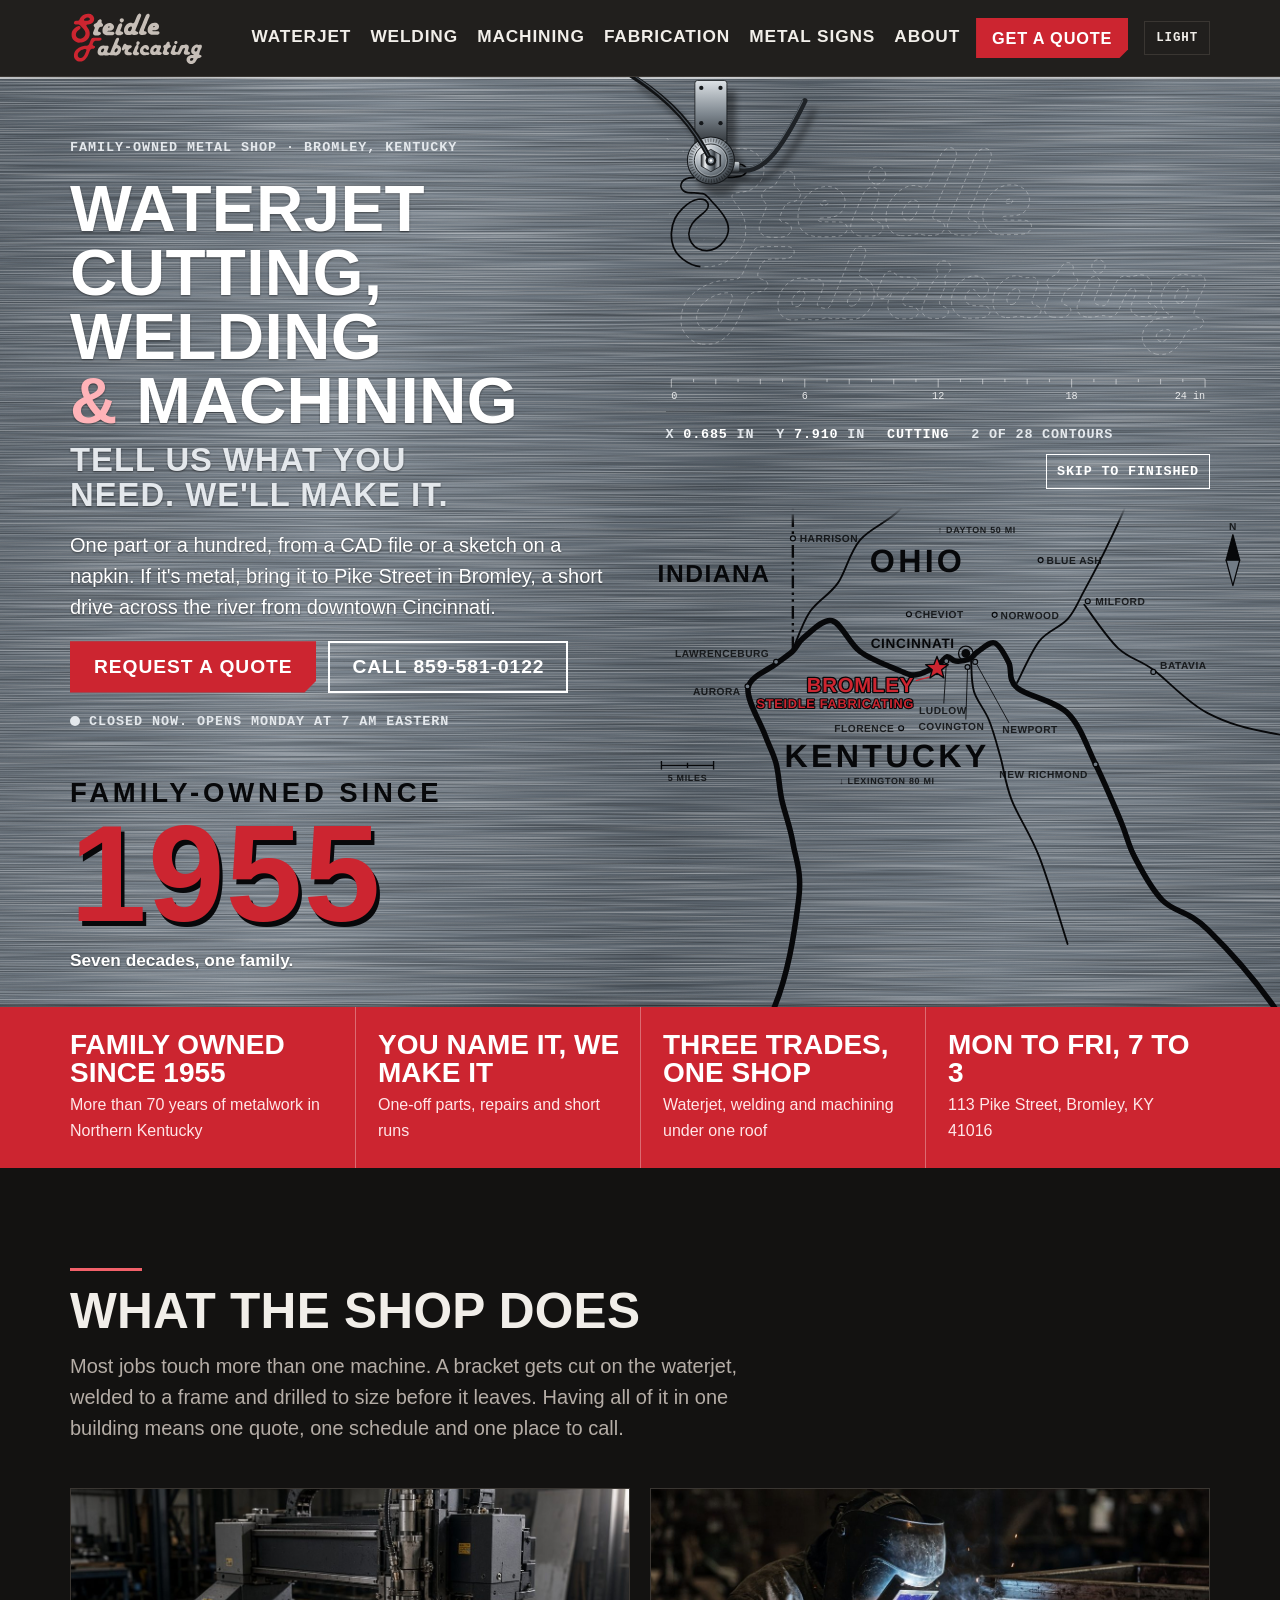
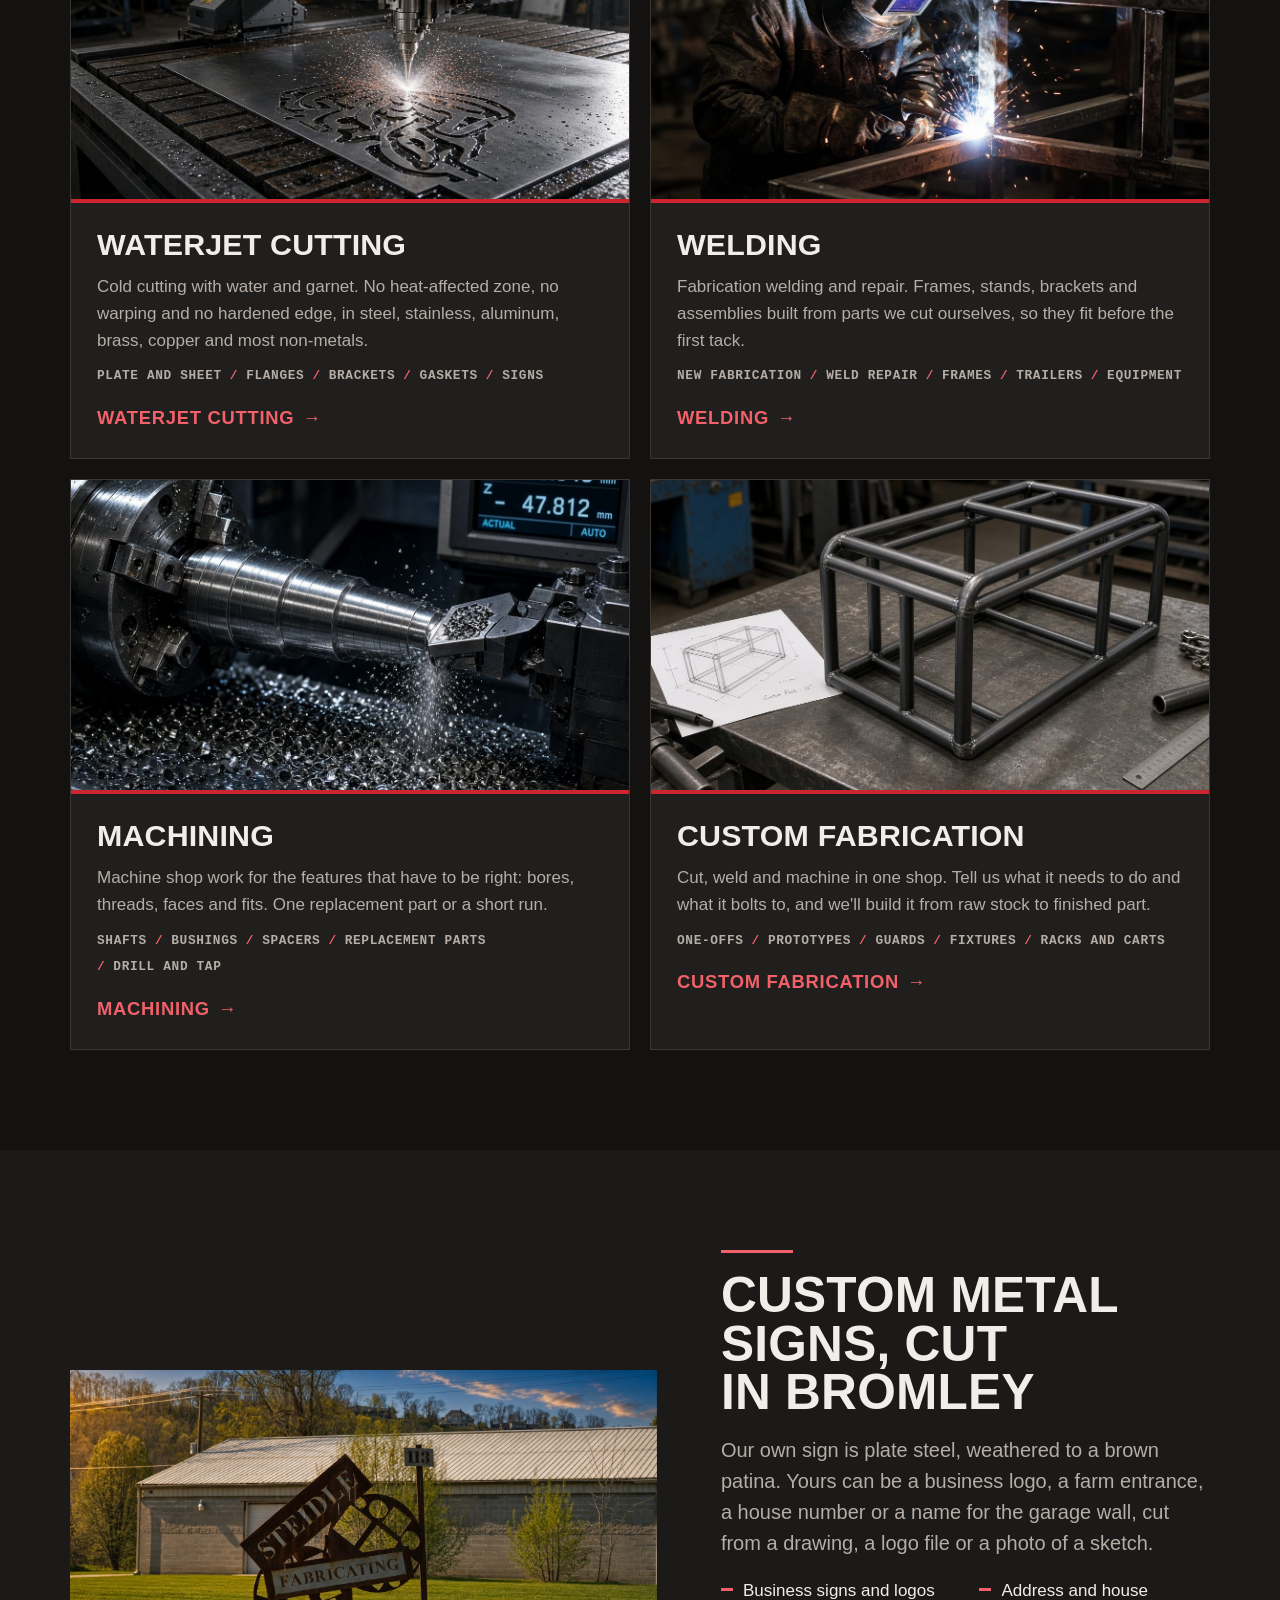
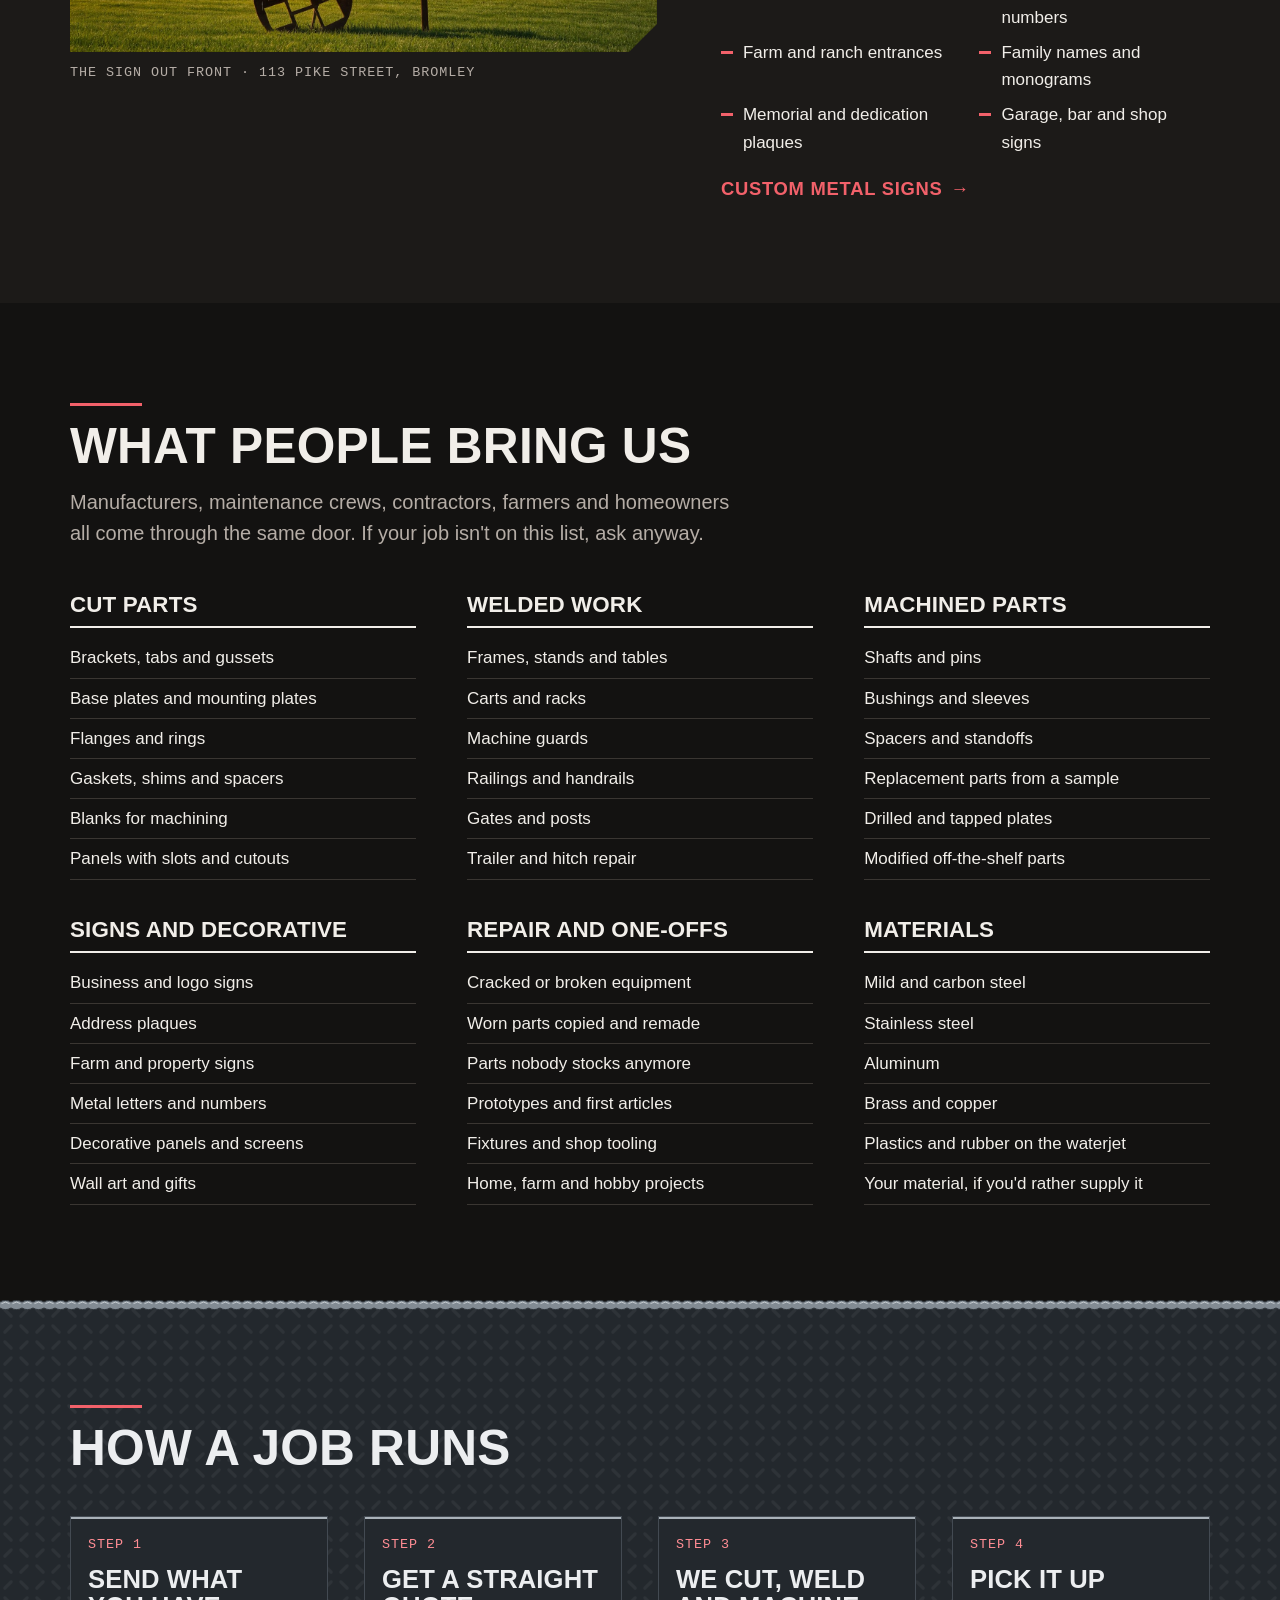
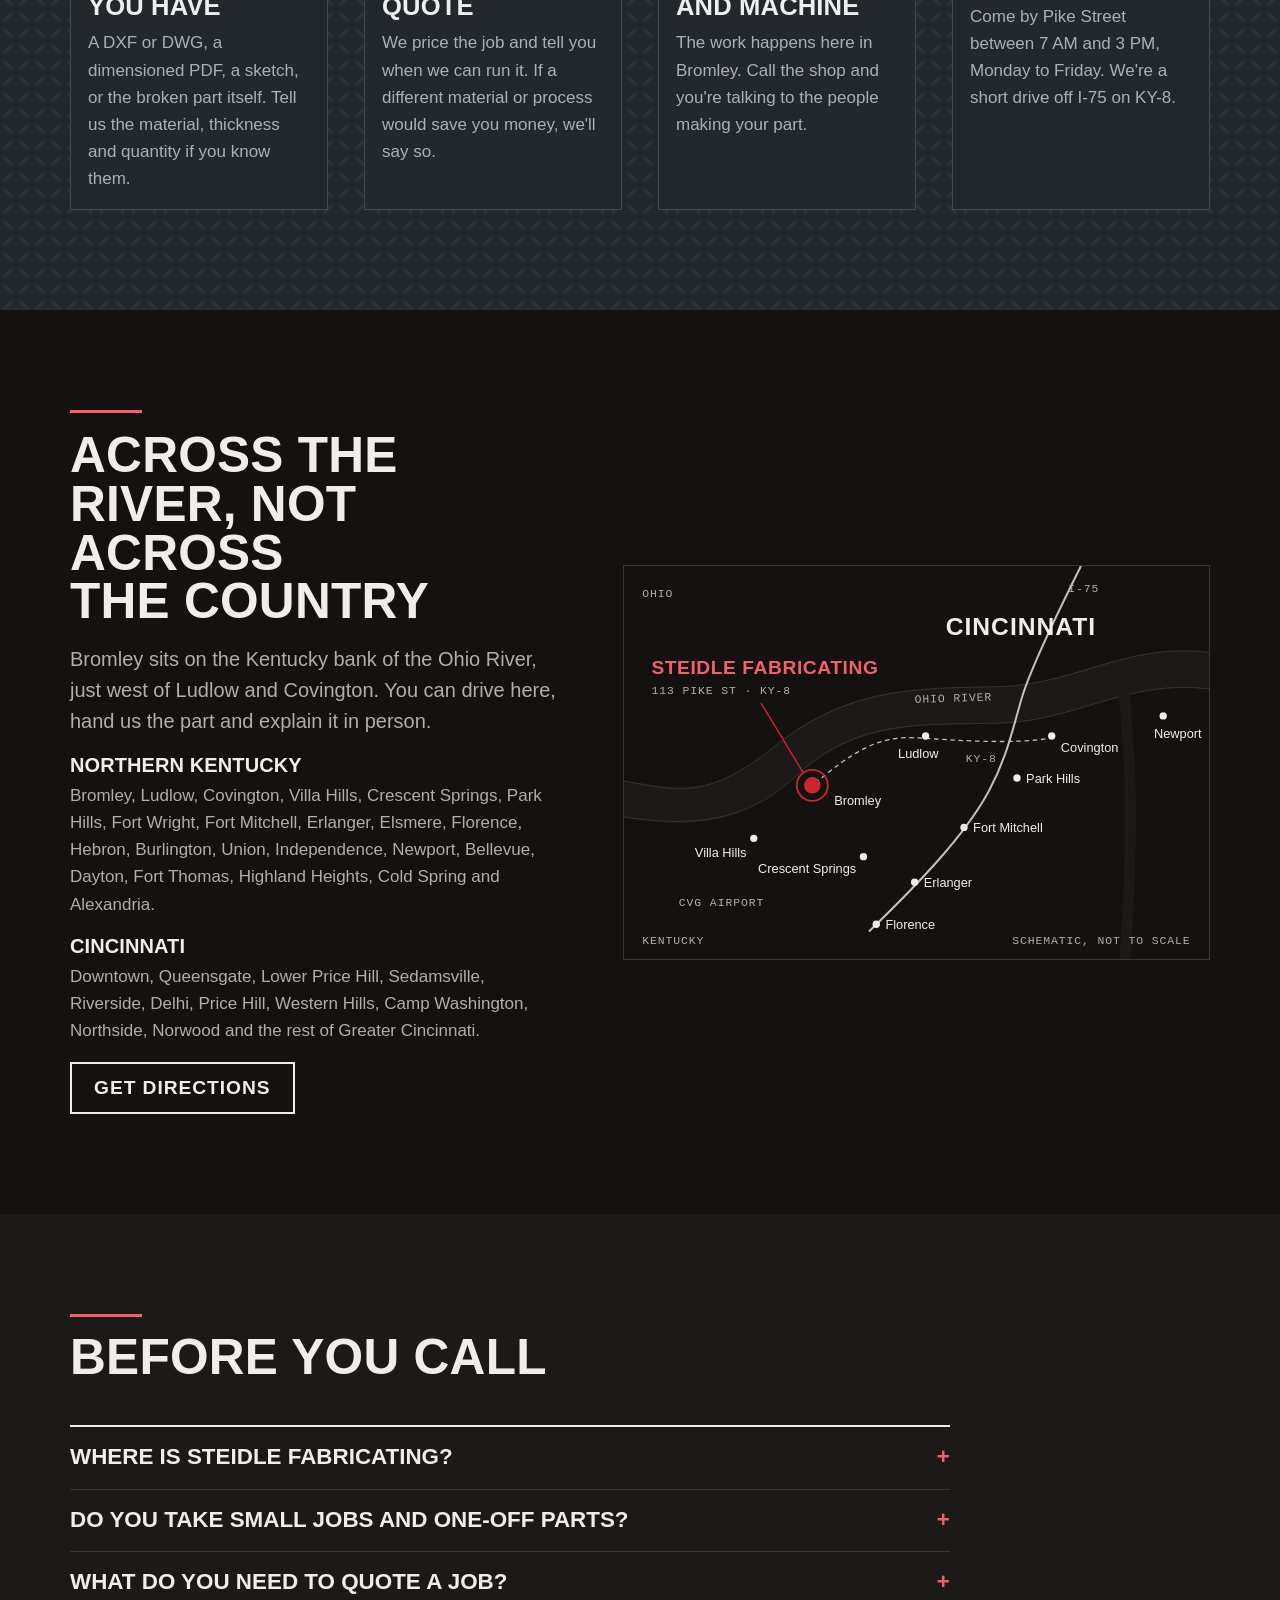
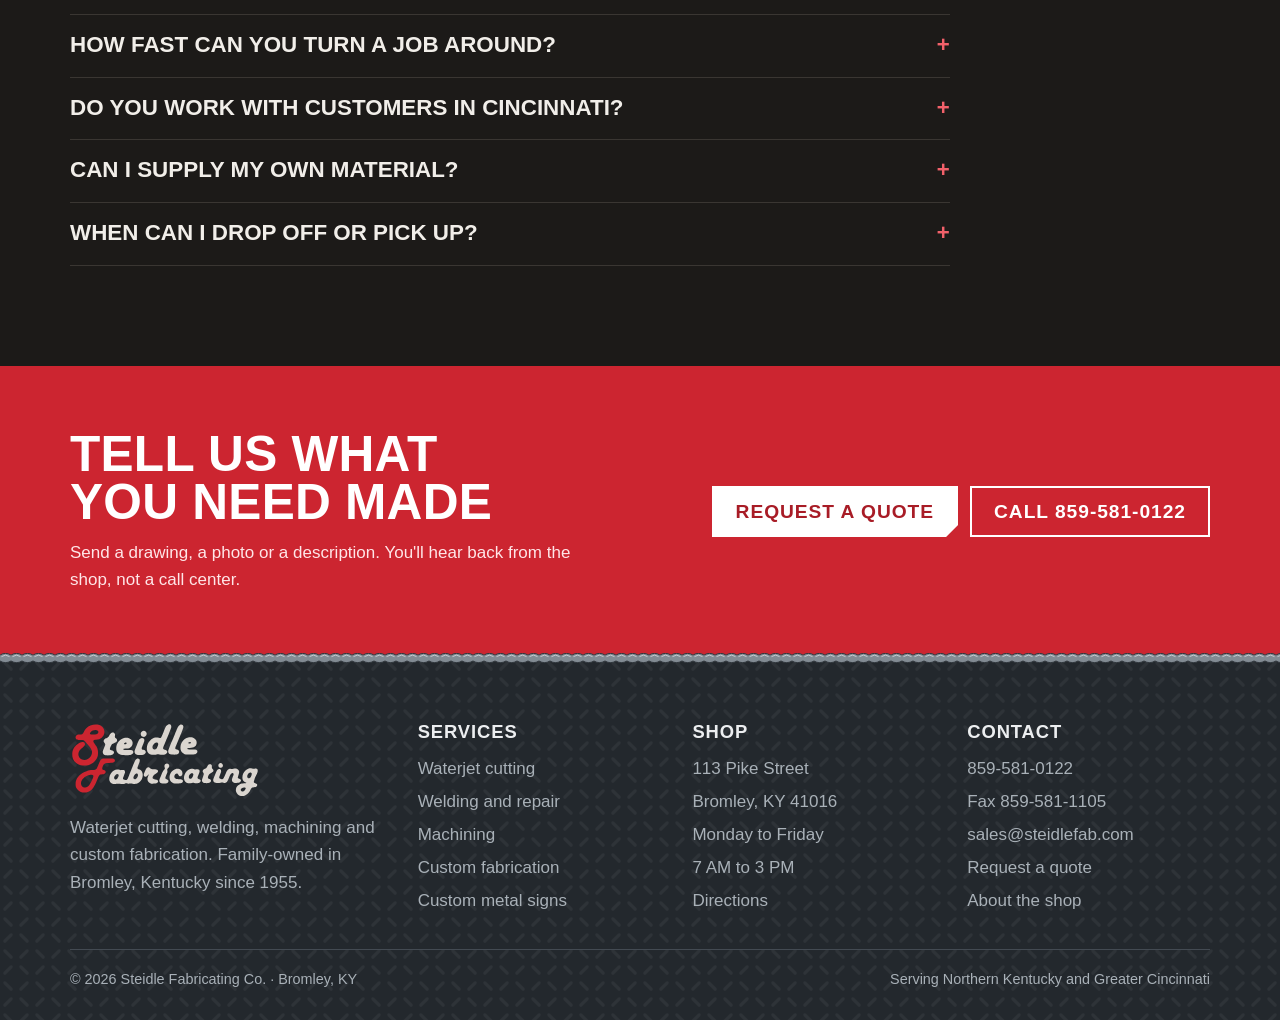
==== commit 1e38c13d: "Shop photos on service cards and pages, Bromley highlighted in red on the map Updates the live home " ====
--- a/index.html
+++ b/index.html
@@ -155,13 +155,17 @@
 .mc-lead{fill:none;stroke:var(--void);stroke-width:1}
 .mc-dot{fill:var(--void)}
 .mc-ring{fill:none;stroke:var(--void);stroke-width:1.5}
-.mc-town{fill:var(--sheet-d);stroke:var(--void);stroke-width:1.7}
+.mc-town{fill:var(--sheet-d);stroke:var(--void);stroke-width:1.4}
 .mc-state{fill:var(--void);font-family:var(--display);font-weight:800;font-size:38px;letter-spacing:.1em;text-transform:uppercase}
 .mc-st-sm{font-size:29px;letter-spacing:.06em}
-.mc-city{fill:var(--void);font-family:var(--display);font-weight:700;font-size:13.5px;letter-spacing:.05em;text-transform:uppercase}
-.mc-big{font-size:19px;font-weight:800}
-.mc-brom{font-size:17px;font-weight:800}
-.mc-sm2{font-size:11.5px;letter-spacing:.08em}
+.mc-city{fill:var(--void);font-family:var(--display);font-weight:600;font-size:12px;letter-spacing:.05em;text-transform:uppercase;fill-opacity:.82}
+.mc-big{font-size:16px;font-weight:700;fill-opacity:1}
+.mc-sm2{font-size:10.5px;letter-spacing:.08em}
+/* the shop is the one thing on the map in red */
+.mc-hl{fill:var(--btn);font-family:var(--display);font-weight:800;text-transform:uppercase;paint-order:stroke;stroke:var(--void);stroke-width:3px;stroke-linejoin:round}
+.mc-brom{font-size:24px;letter-spacing:.04em}
+.mc-shop{font-size:15px;letter-spacing:.06em;stroke-width:2.6px}
+.mc-lead-brom{stroke:var(--btn);stroke-width:1.6}
 .mc-star{fill:var(--btn);stroke:var(--void);stroke-width:1.6;stroke-linejoin:round}
 .mc-scale path{fill:none;stroke:var(--void);stroke-width:1.6}
 .mc-compass path{fill:var(--sheet-d);stroke:var(--void);stroke-width:1.5;stroke-linejoin:round}
@@ -205,7 +209,10 @@
 .svc-grid{display:grid;grid-template-columns:repeat(2,minmax(0,1fr));gap:20px}
 .svc{display:flex;flex-direction:column;background:var(--card);border:1px solid var(--rule);overflow:hidden;transition:border-color .15s,transform .15s}
 .svc:hover{border-color:var(--red);transform:translateY(-2px)}
-.scenebox{position:relative;aspect-ratio:480/200;background:var(--plate);border-bottom:4px solid var(--btn);overflow:hidden}
+.scenebox img,.photo-head img{display:block;width:100%;height:100%;object-fit:cover;max-width:100%}
+.photo-head{aspect-ratio:3/2}
+.ph-waterjet{object-position:58% 60%} .ph-welding{object-position:50% 45%} .ph-machining{object-position:45% 50%} .ph-fabrication{object-position:45% 55%}
+.scenebox{position:relative;aspect-ratio:16/9;background:var(--plate);border-bottom:4px solid var(--btn);overflow:hidden}
 .scene{display:block;width:100%;height:100%}
 .svc-body{display:flex;flex-direction:column;gap:12px;padding:clamp(18px,2.2vw,26px)}
 .svc h3{font-size:1.9rem}
@@ -471,7 +478,7 @@
 <path class="mc-river" d="M859.3 765.9C842.8 737.5 791.0 641.1 760.1 595.7C729.3 550.3 697.4 516.3 674.2 493.6C651.1 470.9 635.7 473.7 621.3 459.5C607.0 445.4 596.6 424.1 588.3 408.5C580.0 392.9 579.5 384.2 571.8 365.9C564.1 347.6 552.5 320.0 542.0 298.7C531.6 277.4 524.4 253.3 509.0 238.3C493.5 223.2 461.0 218.4 449.5 208.5C437.9 198.6 444.0 187.5 439.6 178.7C435.2 169.9 429.1 157.9 423.0 155.7C417.0 153.6 408.2 162.8 403.2 165.9C398.3 169.1 397.7 172.6 393.3 174.5C388.9 176.3 381.2 177.4 376.8 177.0C372.4 176.6 370.4 171.1 366.9 171.9C363.3 172.8 361.7 178.6 355.6 182.1C349.6 185.7 338.0 192.2 330.5 193.2C323.0 194.2 321.7 192.6 310.7 188.1C299.7 183.5 277.6 175.7 264.4 165.9C251.2 156.2 242.4 132.2 231.3 129.4C220.3 126.5 206.0 143.0 198.3 148.9C190.6 154.9 190.6 159.8 185.1 165.1C179.6 170.3 174.1 173.2 165.2 180.4C156.4 187.6 134.4 194.6 132.2 208.5C130.0 222.4 146.5 248.9 152.0 263.8C157.5 278.7 161.9 285.1 165.2 297.8C168.6 310.6 168.6 324.8 171.9 340.4C175.2 356.0 181.8 371.6 185.1 391.5C188.4 411.3 196.1 425.5 191.7 459.5C187.3 493.6 179.6 551.7 158.6 595.7C137.7 639.7 81.5 702.1 66.1 723.3"/>
 <path class="mc-border" d="M185 163V-6"/>
 <text class="mc-state mc-st-sm" x="92" y="84" text-anchor="middle">Indiana</text><text class="mc-state" x="332" y="72" text-anchor="middle">Ohio</text><text class="mc-state" x="296" y="302" text-anchor="middle">Kentucky</text>
-<path class="mc-lead" d="M350 194L334 204M366 180L363 227M391 187L389 246M402 181L440 250"/>
+<path class="mc-lead mc-lead-brom" d="M349 195L330 200"/><path class="mc-lead" d="M366 180L363 227M391 187L389 246M402 181L440 250"/>
 <circle class="mc-dot" cx="389" cy="168" r="5.2"/><circle class="mc-ring" cx="389" cy="168" r="8.6"/><text class="mc-city mc-big" x="376" y="162" text-anchor="end">Cincinnati</text>
 <circle class="mc-town" cx="366" cy="177" r="2.9"/><text class="mc-city" x="362" y="240" text-anchor="middle">Ludlow</text>
 <circle class="mc-town" cx="391" cy="184" r="2.9"/><text class="mc-city" x="372" y="258" text-anchor="middle">Covington</text>
@@ -480,7 +487,7 @@
 <circle class="mc-town" cx="321.9" cy="121.7" r="2.9"/><text class="mc-city " x="328.9" y="126.2" text-anchor="start">Cheviot</text><circle class="mc-town" cx="423.0" cy="122.5" r="2.9"/><text class="mc-city " x="430.0" y="127.0" text-anchor="start">Norwood</text><circle class="mc-town" cx="477.2" cy="57.9" r="2.9"/><text class="mc-city " x="484.2" y="62.4" text-anchor="start">Blue Ash</text><circle class="mc-town" cx="532.8" cy="106.4" r="2.9"/><text class="mc-city " x="541.8" y="110.9" text-anchor="start">Milford</text><circle class="mc-town" cx="610.1" cy="189.8" r="2.9"/><text class="mc-city " x="618.1" y="185.8" text-anchor="start">Batavia</text>
 <circle class="mc-town" cx="312.7" cy="256.2" r="2.9"/><text class="mc-city " x="304.7" y="260.7" text-anchor="end">Florence</text><circle class="mc-town" cx="542.0" cy="298.7" r="2.9"/><text class="mc-city " x="533.0" y="314.7" text-anchor="end">New Richmond</text>
 <text class="mc-city mc-sm2" x="402" y="26" text-anchor="middle">&#8593; Dayton 50 mi</text><text class="mc-city mc-sm2" x="296" y="322" text-anchor="middle">&#8595; Lexington 80 mi</text>
-<path class="mc-star" d="M355.0 174.0L357.8 181.6L365.9 182.0L359.5 187.0L361.7 194.8L355.0 190.3L348.2 194.8L350.4 187.0L344.0 182.0L352.1 181.6Z"/><text class="mc-city mc-brom" x="336" y="214" text-anchor="end">Bromley</text><text class="mc-city mc-sm2" x="336" y="227" text-anchor="end">Steidle Fabricating</text>
+<path class="mc-star" d="M355.0 171.5L358.4 180.8L368.3 181.2L360.5 187.3L363.2 196.8L355.0 191.3L346.7 196.8L349.4 187.3L341.6 181.2L351.5 180.8Z"/><text class="mc-hl mc-brom" x="328" y="214" text-anchor="end">Bromley</text><text class="mc-hl mc-shop" x="328" y="232" text-anchor="end">Steidle Fabricating</text>
 <g class="mc-scale"><path d="M30 300H91.5M30 295V305M91.5 295V305M60.75 297V303"/><text class="mc-city mc-sm2" x="60.75" y="318" text-anchor="middle">5 miles</text></g>
 <g class="mc-compass" transform="translate(704 58)"><path class="mc-dot" d="M0 -30L8 0H-8Z"/><path d="M0 30L8 0H-8Z"/><text class="mc-city" x="0" y="-36" text-anchor="middle">N</text></g></g></defs></svg>
 <svg class="wide" viewBox="0 0 760 330" preserveAspectRatio="xMinYMin meet" role="img" aria-label="Map of Greater Cincinnati cut into the steel. The Ohio River runs between Ohio, Indiana and Kentucky, with Cincinnati, Covington, Newport, Ludlow, Florence, Lawrenceburg and nearby towns marked. A red star marks Bromley, Kentucky, where the shop is, about five miles west of downtown Cincinnati."><use href="#maplayer"/></svg>
@@ -499,56 +506,10 @@
 <div class="band" id="sec-services"><div class="wrap">
 <div class="sec-head"><hr class="cardrule"><h2>What the shop does</h2><p class="lede">Most jobs touch more than one machine. A bracket gets cut on the waterjet, welded to a frame and drilled to size before it leaves. Having all of it in one building means one quote, one schedule and one place to call.</p></div>
 <div class="svc-grid">
-<article class="svc"><div class="scenebox"><svg class="scene sc-wj" viewBox="0 0 480 210" preserveAspectRatio="xMidYMid slice" role="img" aria-label="A waterjet head cutting a gear out of steel plate, with nested parts already cut beside it"><rect width="480" height="210" fill="url(#sSteel)"/><rect width="480" height="210" fill="url(#sBrush)"/>
-<g fill="#07080A"><path transform="translate(322 38)" d="M0 0H58V24H24V118H0Z"/><path transform="translate(428 172) rotate(180)" d="M0 0H58V24H24V118H0Z"/><path d="M440.0 44.0a12 12 0 1 0 24 0a12 12 0 1 0 -24 0ZM447.0 44.0a5 5 0 1 0 10 0a5 5 0 1 0 -10 0Z" fill-rule="evenodd"/><path d="M292.0 170.0a12 12 0 1 0 24 0a12 12 0 1 0 -24 0ZM299.0 170.0a5 5 0 1 0 10 0a5 5 0 1 0 -10 0Z" fill-rule="evenodd"/></g>
-<path d="M161.0 105.0a17 17 0 1 0 34 0a17 17 0 1 0 -34 0ZM205.5 105.0a9.5 9.5 0 1 0 19.0 0a9.5 9.5 0 1 0 -19.0 0ZM187.0 137.0a9.5 9.5 0 1 0 19.0 0a9.5 9.5 0 1 0 -19.0 0ZM150.0 137.0a9.5 9.5 0 1 0 19.0 0a9.5 9.5 0 1 0 -19.0 0ZM131.5 105.0a9.5 9.5 0 1 0 19.0 0a9.5 9.5 0 1 0 -19.0 0ZM150.0 73.0a9.5 9.5 0 1 0 19.0 0a9.5 9.5 0 1 0 -19.0 0ZM187.0 73.0a9.5 9.5 0 1 0 19.0 0a9.5 9.5 0 1 0 -19.0 0Z" fill="#07080A"/>
-<path d="M248.9 101.5L248.4 114.2L234.9 116.1L234.0 120.2L232.8 124.1L243.4 132.6L237.4 143.8L224.5 139.7L221.9 142.9L219.0 146.0L225.0 158.2L214.7 165.8L204.8 156.4L201.1 158.2L197.2 159.7L197.2 173.3L184.7 175.7L179.9 163.0L175.7 163.0L171.5 162.6L165.7 174.9L153.4 171.6L154.5 158.0L150.8 156.2" fill="none" stroke="#15181B" stroke-opacity=".6" stroke-width="1.3" stroke-dasharray="6 5"/>
-<path d="M150.8 156.2L147.2 154.1L136.6 162.6L126.9 154.3L133.8 142.6L131.2 139.3L128.9 135.9L115.6 139.0L110.6 127.3L121.9 119.7L121.0 115.6L120.4 111.5L107.1 108.5L107.6 95.8L121.1 93.9L122.0 89.8L123.2 85.9L112.6 77.4L118.6 66.2L131.5 70.3L134.1 67.1L137.0 64.0L131.0 51.8L141.3 44.2L151.2 53.6L154.9 51.8L158.8 50.3L158.8 36.7L171.3 34.3L176.1 47.0L180.3 47.0L184.5 47.4L190.3 35.1L202.6 38.4L201.5 52.0L205.2 53.8L208.8 55.9L219.4 47.4L229.1 55.7L222.2 67.4L224.8 70.7L227.1 74.1L240.4 71.0L245.4 82.7L234.1 90.3L235.0 94.4L235.6 98.5L248.9 101.5" fill="none" stroke="#07080A" stroke-width="3.4" stroke-linejoin="round" stroke-linecap="round"/>
-<circle class="pulse" cx="248.9" cy="101.5" r="58" fill="url(#sMist)"/>
-<path class="pulse" d="M229.3 82.3L211.0 64.5M274.5 91.8L301.0 81.8M273.2 105.9L301.4 111.1M231.7 78.1L225.5 69.7M226.9 105.8L207.3 109.7M230.9 92.4L219.5 86.7M243.5 130.1L239.0 154.5M264.0 125.0L269.9 134.4M233.2 87.2L227.2 81.7M264.2 85.5L273.0 76.3M277.5 98.3L291.7 96.7M273.6 95.4L295.8 89.9M257.2 129.7L263.7 152.0M277.2 95.4L291.5 92.4M235.0 118.0L227.8 126.6M270.0 110.6L289.5 119.1M275.7 102.0L291.1 102.4M238.5 127.7L231.7 144.9M238.9 124.2L229.5 145.7M276.8 111.9L284.7 114.9M248.9 73.0L248.9 64.6M254.5 78.5L259.3 58.3M269.3 102.6L281.3 103.3M270.0 95.4L293.7 88.5M275.5 88.9L289.6 82.2M233.5 121.4L218.1 141.3" fill="none" stroke="#FFFFFF" stroke-width="1.5" stroke-linecap="round"/>
-<g transform="translate(257.9 112.5) rotate(48) scale(.6)" opacity=".34" filter="url(#sSoft)"><circle r="46" fill="#000"/><rect x="-30" y="-150" width="60" height="128" fill="#000"/></g>
-<use href="#tdhead" transform="translate(248.9 101.5) rotate(48) scale(.6)"/></svg></div><div class="svc-body"><h3>Waterjet cutting</h3><p>Cold cutting with water and garnet. No heat-affected zone, no warping and no hardened edge, in steel, stainless, aluminum, brass, copper and most non-metals.</p><ul class="tags"><li>Plate and sheet</li><li>Flanges</li><li>Brackets</li><li>Gaskets</li><li>Signs</li></ul><a class="textlink" href="#waterjet-cutting">Waterjet cutting</a></div></article>
-<article class="svc"><div class="scenebox"><svg class="scene sc-weld" viewBox="0 0 480 210" preserveAspectRatio="xMidYMid slice" role="img" aria-label="A welding torch laying a bead along the seam between two steel plates, with a bright arc and sparks"><rect width="480" height="210" fill="#090A0C"/>
-<rect x="14" y="30" width="452" height="96" fill="url(#sPlateDark)"/><rect x="14" y="126" width="452" height="64" fill="#262B30"/><rect x="14" y="30" width="452" height="160" fill="url(#sBrush)" opacity=".7"/>
-<path d="M14 30H466" stroke="#fff" stroke-opacity=".18"/><path d="M262 126H466" stroke="#000" stroke-width="2.4"/>
-<ellipse cx="336" cy="126" rx="7" ry="5.5" fill="#7E8891" stroke="#14171A" stroke-width=".9"/><ellipse cx="420" cy="126" rx="7" ry="5.5" fill="#7E8891" stroke="#14171A" stroke-width=".9"/>
-<path d="M30 126H262" stroke="#3E78C8" stroke-opacity=".18" stroke-width="40" stroke-linecap="round"/><path d="M34 126H262" stroke="#7A4FA8" stroke-opacity=".2" stroke-width="30" stroke-linecap="round"/><path d="M38 126H262" stroke="#D9A23C" stroke-opacity=".3" stroke-width="22" stroke-linecap="round"/>
-<ellipse cx="34.0" cy="126" rx="9.5" ry="8.2" fill="#808A94" stroke="#14171A" stroke-width=".9"/><path d="M37.5 120Q42.5 126 37.5 132" fill="none" stroke="#FFFFFF" stroke-opacity=".28" stroke-width=".9"/><ellipse cx="40.6" cy="126" rx="9.5" ry="8.2" fill="#808A94" stroke="#14171A" stroke-width=".9"/><path d="M44.1 120Q49.1 126 44.1 132" fill="none" stroke="#FFFFFF" stroke-opacity=".28" stroke-width=".9"/><ellipse cx="47.2" cy="126" rx="9.5" ry="8.2" fill="#808A94" stroke="#14171A" stroke-width=".9"/><path d="M50.7 120Q55.7 126 50.7 132" fill="none" stroke="#FFFFFF" stroke-opacity=".28" stroke-width=".9"/><ellipse cx="53.8" cy="126" rx="9.5" ry="8.2" fill="#808A94" stroke="#14171A" stroke-width=".9"/><path d="M57.3 120Q62.3 126 57.3 132" fill="none" stroke="#FFFFFF" stroke-opacity=".28" stroke-width=".9"/><ellipse cx="60.4" cy="126" rx="9.5" ry="8.2" fill="#808A94" stroke="#14171A" stroke-width=".9"/><path d="M63.9 120Q68.9 126 63.9 132" fill="none" stroke="#FFFFFF" stroke-opacity=".28" stroke-width=".9"/><ellipse cx="67.0" cy="126" rx="9.5" ry="8.2" fill="#808A94" stroke="#14171A" stroke-width=".9"/><path d="M70.5 120Q75.5 126 70.5 132" fill="none" stroke="#FFFFFF" stroke-opacity=".28" stroke-width=".9"/><ellipse cx="73.6" cy="126" rx="9.5" ry="8.2" fill="#808A94" stroke="#14171A" stroke-width=".9"/><path d="M77.1 120Q82.1 126 77.1 132" fill="none" stroke="#FFFFFF" stroke-opacity=".28" stroke-width=".9"/><ellipse cx="80.2" cy="126" rx="9.5" ry="8.2" fill="#808A94" stroke="#14171A" stroke-width=".9"/><path d="M83.7 120Q88.7 126 83.7 132" fill="none" stroke="#FFFFFF" stroke-opacity=".28" stroke-width=".9"/><ellipse cx="86.8" cy="126" rx="9.5" ry="8.2" fill="#808A94" stroke="#14171A" stroke-width=".9"/><path d="M90.3 120Q95.3 126 90.3 132" fill="none" stroke="#FFFFFF" stroke-opacity=".28" stroke-width=".9"/><ellipse cx="93.4" cy="126" rx="9.5" ry="8.2" fill="#808A94" stroke="#14171A" stroke-width=".9"/><path d="M96.9 120Q101.9 126 96.9 132" fill="none" stroke="#FFFFFF" stroke-opacity=".28" stroke-width=".9"/><ellipse cx="100.0" cy="126" rx="9.5" ry="8.2" fill="#808A94" stroke="#14171A" stroke-width=".9"/><path d="M103.5 120Q108.5 126 103.5 132" fill="none" stroke="#FFFFFF" stroke-opacity=".28" stroke-width=".9"/><ellipse cx="106.6" cy="126" rx="9.5" ry="8.2" fill="#7F858F" stroke="#14171A" stroke-width=".9"/><path d="M110.1 120Q115.1 126 110.1 132" fill="none" stroke="#FFFFFF" stroke-opacity=".28" stroke-width=".9"/><ellipse cx="113.2" cy="126" rx="9.5" ry="8.2" fill="#7C7E87" stroke="#14171A" stroke-width=".9"/><path d="M116.7 120Q121.7 126 116.7 132" fill="none" stroke="#FFFFFF" stroke-opacity=".28" stroke-width=".9"/><ellipse cx="119.8" cy="126" rx="9.5" ry="8.2" fill="#7A7780" stroke="#14171A" stroke-width=".9"/><path d="M123.3 120Q128.3 126 123.3 132" fill="none" stroke="#FFFFFF" stroke-opacity=".28" stroke-width=".9"/><ellipse cx="126.4" cy="126" rx="9.5" ry="8.2" fill="#787179" stroke="#14171A" stroke-width=".9"/><path d="M129.9 120Q134.9 126 129.9 132" fill="none" stroke="#FFFFFF" stroke-opacity=".28" stroke-width=".9"/><ellipse cx="133.0" cy="126" rx="9.5" ry="8.2" fill="#766A71" stroke="#14171A" stroke-width=".9"/><path d="M136.5 120Q141.5 126 136.5 132" fill="none" stroke="#FFFFFF" stroke-opacity=".28" stroke-width=".9"/><ellipse cx="139.6" cy="126" rx="9.5" ry="8.2" fill="#74636A" stroke="#14171A" stroke-width=".9"/><path d="M143.1 120Q148.1 126 143.1 132" fill="none" stroke="#FFFFFF" stroke-opacity=".28" stroke-width=".9"/><ellipse cx="146.2" cy="126" rx="9.5" ry="8.2" fill="#725C62" stroke="#14171A" stroke-width=".9"/><path d="M149.7 120Q154.7 126 149.7 132" fill="none" stroke="#FFFFFF" stroke-opacity=".28" stroke-width=".9"/><ellipse cx="152.8" cy="126" rx="9.5" ry="8.2" fill="#71565B" stroke="#14171A" stroke-width=".9"/><path d="M156.3 120Q161.3 126 156.3 132" fill="none" stroke="#FFFFFF" stroke-opacity=".28" stroke-width=".9"/><ellipse cx="159.4" cy="126" rx="9.5" ry="8.2" fill="#7C5352" stroke="#14171A" stroke-width=".9"/><path d="M162.9 120Q167.9 126 162.9 132" fill="none" stroke="#FFFFFF" stroke-opacity=".28" stroke-width=".9"/><ellipse cx="166.0" cy="126" rx="9.5" ry="8.2" fill="#86504A" stroke="#14171A" stroke-width=".9"/><path d="M169.5 120Q174.5 126 169.5 132" fill="none" stroke="#FFFFFF" stroke-opacity=".28" stroke-width=".9"/><ellipse cx="172.6" cy="126" rx="9.5" ry="8.2" fill="#914E41" stroke="#14171A" stroke-width=".9"/><path d="M176.1 120Q181.1 126 176.1 132" fill="none" stroke="#FFFFFF" stroke-opacity=".28" stroke-width=".9"/><ellipse cx="179.2" cy="126" rx="9.5" ry="8.2" fill="#9C4B39" stroke="#14171A" stroke-width=".9"/><path d="M182.7 120Q187.7 126 182.7 132" fill="none" stroke="#FFFFFF" stroke-opacity=".28" stroke-width=".9"/><ellipse cx="185.8" cy="126" rx="9.5" ry="8.2" fill="#A64830" stroke="#14171A" stroke-width=".9"/><path d="M189.3 120Q194.3 126 189.3 132" fill="none" stroke="#FFFFFF" stroke-opacity=".28" stroke-width=".9"/><ellipse cx="192.4" cy="126" rx="9.5" ry="8.2" fill="#B14728" stroke="#14171A" stroke-width=".9"/><path d="M195.9 120Q200.9 126 195.9 132" fill="none" stroke="#FFFFFF" stroke-opacity=".28" stroke-width=".9"/><ellipse cx="199.0" cy="126" rx="9.5" ry="8.2" fill="#BF5329" stroke="#14171A" stroke-width=".9"/><path d="M202.5 120Q207.5 126 202.5 132" fill="none" stroke="#FFFFFF" stroke-opacity=".28" stroke-width=".9"/><ellipse cx="205.6" cy="126" rx="9.5" ry="8.2" fill="#CD5F2A" stroke="#14171A" stroke-width=".9"/><path d="M209.1 120Q214.1 126 209.1 132" fill="none" stroke="#FFFFFF" stroke-opacity=".28" stroke-width=".9"/><ellipse cx="212.2" cy="126" rx="9.5" ry="8.2" fill="#DB6B2B" stroke="#14171A" stroke-width=".9"/><path d="M215.7 120Q220.7 126 215.7 132" fill="none" stroke="#FFFFFF" stroke-opacity=".28" stroke-width=".9"/><ellipse cx="218.8" cy="126" rx="9.5" ry="8.2" fill="#E9772B" stroke="#14171A" stroke-width=".9"/><path d="M222.3 120Q227.3 126 222.3 132" fill="none" stroke="#FFFFFF" stroke-opacity=".28" stroke-width=".9"/><ellipse cx="225.4" cy="126" rx="9.5" ry="8.2" fill="#F5842F" stroke="#14171A" stroke-width=".9"/><path d="M228.9 120Q233.9 126 228.9 132" fill="none" stroke="#FFFFFF" stroke-opacity=".28" stroke-width=".9"/><ellipse cx="232.0" cy="126" rx="9.5" ry="8.2" fill="#F89A3D" stroke="#14171A" stroke-width=".9"/><path d="M235.5 120Q240.5 126 235.5 132" fill="none" stroke="#FFFFFF" stroke-opacity=".28" stroke-width=".9"/><ellipse cx="238.6" cy="126" rx="9.5" ry="8.2" fill="#FBAF4C" stroke="#14171A" stroke-width=".9"/><path d="M242.1 120Q247.1 126 242.1 132" fill="none" stroke="#FFFFFF" stroke-opacity=".28" stroke-width=".9"/><ellipse cx="245.2" cy="126" rx="9.5" ry="8.2" fill="#FEC45A" stroke="#14171A" stroke-width=".9"/><path d="M248.7 120Q253.7 126 248.7 132" fill="none" stroke="#FFFFFF" stroke-opacity=".28" stroke-width=".9"/><ellipse cx="251.8" cy="126" rx="9.5" ry="8.2" fill="#FFD980" stroke="#14171A" stroke-width=".9"/><path d="M255.3 120Q260.3 126 255.3 132" fill="none" stroke="#FFFFFF" stroke-opacity=".28" stroke-width=".9"/><ellipse cx="258.4" cy="126" rx="9.5" ry="8.2" fill="#FFEDB8" stroke="#14171A" stroke-width=".9"/><path d="M261.9 120Q266.9 126 261.9 132" fill="none" stroke="#FFFFFF" stroke-opacity=".28" stroke-width=".9"/>
-<circle class="flick" cx="262" cy="126" r="150" fill="url(#sGlow)"/>
-<g><path d="M264.9 107.3L271.2 71.4" stroke="#FFFFFF" stroke-width="1.3" stroke-linecap="round" opacity="0.93"/><path d="M246.2 109.5L228.8 94.4" stroke="#FFC14D" stroke-width="0.9" stroke-linecap="round" opacity="0.69"/><path d="M241.4 115.8L211.9 105.2" stroke="#FFE9A8" stroke-width="1.4" stroke-linecap="round" opacity="0.73"/><path d="M265.4 104.4L270.3 77.2" stroke="#FFE9A8" stroke-width="1.6" stroke-linecap="round" opacity="0.58"/><path d="M238.8 119.7L210.2 115.4" stroke="#FFFFFF" stroke-width="1.1" stroke-linecap="round" opacity="0.82"/><path d="M252.7 115.9L240.1 104.5" stroke="#FFE9A8" stroke-width="1.5" stroke-linecap="round" opacity="0.76"/><path d="M250.6 102.7L231.3 68.6" stroke="#FFE9A8" stroke-width="1.5" stroke-linecap="round" opacity="0.69"/><path d="M253.4 114.1L247.3 106.9" stroke="#FFE9A8" stroke-width="1.2" stroke-linecap="round" opacity="0.93"/><path d="M260.1 100.7L257.1 67.0" stroke="#FFE9A8" stroke-width="1.0" stroke-linecap="round" opacity="0.97"/><path d="M246.8 120.9L215.1 114.2" stroke="#FFFFFF" stroke-width="0.9" stroke-linecap="round" opacity="0.83"/><path d="M275.8 122.1L286.5 120.4" stroke="#FF9A3D" stroke-width="0.8" stroke-linecap="round" opacity="0.73"/><path d="M273.8 128.8L306.4 140.4" stroke="#FFE9A8" stroke-width="0.9" stroke-linecap="round" opacity="0.91"/><path d="M248.3 112.9L230.9 99.1" stroke="#FFC14D" stroke-width="1.8" stroke-linecap="round" opacity="0.90"/><path d="M262.6 109.9L263.5 90.3" stroke="#FFC14D" stroke-width="0.8" stroke-linecap="round" opacity="0.94"/><path d="M279.9 133.8L320.1 156.7" stroke="#FFE9A8" stroke-width="1.0" stroke-linecap="round" opacity="0.73"/><path d="M282.3 125.8L293.9 127.1" stroke="#FFC14D" stroke-width="1.0" stroke-linecap="round" opacity="0.67"/><path d="M276.6 121.6L294.5 118.4" stroke="#FFE9A8" stroke-width="0.9" stroke-linecap="round" opacity="0.64"/><path d="M269.3 118.9L284.6 106.6" stroke="#FFFFFF" stroke-width="0.9" stroke-linecap="round" opacity="0.81"/><path d="M274.1 124.9L295.9 125.7" stroke="#FFC14D" stroke-width="1.1" stroke-linecap="round" opacity="0.65"/><path d="M276.0 109.6L284.9 100.8" stroke="#FFC14D" stroke-width="1.5" stroke-linecap="round" opacity="0.72"/><path d="M264.9 115.1L267.4 106.9" stroke="#FFE9A8" stroke-width="0.8" stroke-linecap="round" opacity="0.98"/><path d="M250.1 108.4L240.4 96.2" stroke="#FFFFFF" stroke-width="1.1" stroke-linecap="round" opacity="0.63"/><path d="M271.9 120.9L286.3 115.4" stroke="#FFE9A8" stroke-width="1.1" stroke-linecap="round" opacity="0.96"/><path d="M255.3 118.3L243.7 107.0" stroke="#FFFFFF" stroke-width="1.0" stroke-linecap="round" opacity="0.57"/><path d="M254.1 109.3L235.7 75.6" stroke="#FFE9A8" stroke-width="1.2" stroke-linecap="round" opacity="0.95"/><path d="M280.6 134.6L310.5 152.3" stroke="#FFC14D" stroke-width="1.4" stroke-linecap="round" opacity="0.97"/><path d="M265.6 110.7L270.1 94.3" stroke="#FFE9A8" stroke-width="0.8" stroke-linecap="round" opacity="0.84"/><path d="M267.5 105.0L272.5 88.5" stroke="#FFE9A8" stroke-width="0.9" stroke-linecap="round" opacity="0.80"/><path d="M284.3 116.0L315.8 106.1" stroke="#FFC14D" stroke-width="1.6" stroke-linecap="round" opacity="0.96"/><path d="M257.9 105.4L249.9 70.7" stroke="#FFFFFF" stroke-width="1.7" stroke-linecap="round" opacity="0.56"/><path d="M265.2 116.3L275.3 89.9" stroke="#FFFFFF" stroke-width="1.4" stroke-linecap="round" opacity="0.82"/><path d="M243.5 117.7L203.6 105.0" stroke="#FFFFFF" stroke-width="1.5" stroke-linecap="round" opacity="0.72"/><path d="M279.6 118.0L301.3 111.0" stroke="#FFE9A8" stroke-width="1.3" stroke-linecap="round" opacity="0.78"/><path d="M258.2 115.3L255.2 108.0" stroke="#FFE9A8" stroke-width="1.3" stroke-linecap="round" opacity="0.83"/><circle cx="319.2" cy="150.0" r="0.7" fill="#FFC14D" opacity="0.57"/><circle cx="308.3" cy="100.5" r="0.9" fill="#FFC14D" opacity="0.90"/><circle cx="320.9" cy="87.9" r="1.6" fill="#FFC14D" opacity="0.58"/><circle cx="306.6" cy="98.6" r="1.1" fill="#FFC14D" opacity="0.84"/><circle cx="366.4" cy="167.2" r="1.1" fill="#FFC14D" opacity="0.72"/><circle cx="244.3" cy="83.7" r="1.2" fill="#FFC14D" opacity="0.86"/><circle cx="357.4" cy="139.4" r="1.7" fill="#FFC14D" opacity="0.55"/><circle cx="203.0" cy="87.0" r="1.0" fill="#FFC14D" opacity="0.52"/><circle cx="262.2" cy="46.1" r="1.2" fill="#FFC14D" opacity="0.57"/><circle cx="378.6" cy="138.2" r="1.2" fill="#FFC14D" opacity="0.44"/><circle cx="155.3" cy="119.8" r="0.7" fill="#FFC14D" opacity="0.79"/><circle cx="297.2" cy="78.9" r="1.5" fill="#FFC14D" opacity="0.41"/><circle cx="197.4" cy="94.5" r="0.7" fill="#FFC14D" opacity="0.86"/><circle cx="231.1" cy="90.5" r="0.7" fill="#FFC14D" opacity="0.75"/><circle cx="272.9" cy="46.4" r="1.4" fill="#FFC14D" opacity="0.84"/><circle cx="346.2" cy="175.6" r="0.9" fill="#FFC14D" opacity="0.66"/><circle cx="230.8" cy="103.7" r="1.2" fill="#FFC14D" opacity="0.79"/><circle cx="215.3" cy="92.5" r="1.0" fill="#FFC14D" opacity="0.78"/><circle cx="295.9" cy="53.7" r="1.5" fill="#FFC14D" opacity="0.62"/><circle cx="371.1" cy="118.4" r="0.8" fill="#FFC14D" opacity="0.91"/><circle cx="307.6" cy="110.2" r="1.2" fill="#FFC14D" opacity="0.74"/><circle cx="328.9" cy="151.2" r="1.3" fill="#FFC14D" opacity="0.88"/></g>
-<g transform="translate(265 123) rotate(-40)">
-<rect x="-7" y="-1.1" width="12" height="2.2" fill="#D9DEE2"/>
-<path d="M4 -4.5H16V4.5H4Z" fill="url(#sCopper)"/>
-<path d="M14 -10L60 -15V15L14 10Z" fill="url(#sCopper)" stroke="#2A1408" stroke-width="1"/>
-<rect x="60" y="-11" width="16" height="22" fill="#1A1D20"/><rect x="76" y="-13" width="240" height="26" rx="6" fill="#111315"/><rect x="76" y="-9" width="240" height="5" fill="#fff" opacity=".1"/>
-</g>
-<circle class="flick" cx="262" cy="126" r="46" fill="url(#sArc)"/><circle cx="262" cy="126" r="5.5" fill="#FFFFFF"/></svg></div><div class="svc-body"><h3>Welding</h3><p>Fabrication welding and repair. Frames, stands, brackets and assemblies built from parts we cut ourselves, so they fit before the first tack.</p><ul class="tags"><li>New fabrication</li><li>Weld repair</li><li>Frames</li><li>Trailers</li><li>Equipment</li></ul><a class="textlink" href="#welding">Welding</a></div></article>
-<article class="svc"><div class="scenebox"><svg class="scene sc-mach" viewBox="0 0 480 210" preserveAspectRatio="xMidYMid slice" role="img" aria-label="A twist drill boring into a steel block, throwing brass-colored chips"><rect width="480" height="210" fill="url(#sBlue)"/><rect width="480" height="210" fill="url(#sGrid)"/>
-<g fill="none" stroke="#DCE8F7" stroke-opacity=".28" stroke-width="1"><circle cx="402" cy="105" r="70"/><circle cx="402" cy="105" r="46"/><path d="M402 12V198M300 105H480"/></g>
-<rect x="318" y="26" width="162" height="158" fill="url(#sHatch)" stroke="#14171A" stroke-width="2"/>
-<path d="M318 82H392L414 105L392 128H318Z" fill="#0B0D10"/>
-<clipPath id="sDrillClip"><rect x="112" y="82" width="276" height="46"/></clipPath>
-<rect x="0" y="78" width="112" height="54" fill="url(#sCyl)" stroke="#14171A" stroke-width="1.5"/>
-<rect x="112" y="82" width="276" height="46" fill="url(#sCyl)"/>
-<g clip-path="url(#sDrillClip)"><g class="spin"><path d="M60 82L77 82L97 128L80 128Z" fill="#20252A" opacity=".9"/><path d="M77 82L97 128" stroke="#F4F6F8" stroke-opacity=".75" stroke-width="1.6"/><path d="M96 82L113 82L133 128L116 128Z" fill="#20252A" opacity=".9"/><path d="M113 82L133 128" stroke="#F4F6F8" stroke-opacity=".75" stroke-width="1.6"/><path d="M132 82L149 82L169 128L152 128Z" fill="#20252A" opacity=".9"/><path d="M149 82L169 128" stroke="#F4F6F8" stroke-opacity=".75" stroke-width="1.6"/><path d="M168 82L185 82L205 128L188 128Z" fill="#20252A" opacity=".9"/><path d="M185 82L205 128" stroke="#F4F6F8" stroke-opacity=".75" stroke-width="1.6"/><path d="M204 82L221 82L241 128L224 128Z" fill="#20252A" opacity=".9"/><path d="M221 82L241 128" stroke="#F4F6F8" stroke-opacity=".75" stroke-width="1.6"/><path d="M240 82L257 82L277 128L260 128Z" fill="#20252A" opacity=".9"/><path d="M257 82L277 128" stroke="#F4F6F8" stroke-opacity=".75" stroke-width="1.6"/><path d="M276 82L293 82L313 128L296 128Z" fill="#20252A" opacity=".9"/><path d="M293 82L313 128" stroke="#F4F6F8" stroke-opacity=".75" stroke-width="1.6"/><path d="M312 82L329 82L349 128L332 128Z" fill="#20252A" opacity=".9"/><path d="M329 82L349 128" stroke="#F4F6F8" stroke-opacity=".75" stroke-width="1.6"/><path d="M348 82L365 82L385 128L368 128Z" fill="#20252A" opacity=".9"/><path d="M365 82L385 128" stroke="#F4F6F8" stroke-opacity=".75" stroke-width="1.6"/><path d="M384 82L401 82L421 128L404 128Z" fill="#20252A" opacity=".9"/><path d="M401 82L421 128" stroke="#F4F6F8" stroke-opacity=".75" stroke-width="1.6"/></g></g>
-<rect x="112" y="82" width="276" height="46" fill="none" stroke="#14171A" stroke-width="1.5"/>
-<path d="M388 82L410 105L388 128Z" fill="url(#sCyl)" stroke="#14171A" stroke-width="1.5"/><path d="M388 99L410 105" stroke="#14171A" stroke-width="1.2"/>
-<path transform="translate(300 60) rotate(20) scale(1.0)" d="M0 0L2.6 3.3L-1.2 5.2L-5.8 2.8L-6.8 -3.4L-1.8 -8.6L6.3 -7.7L11.0 0.2L7.4 9.7L-3.3 12.9L-13.2 6.0L-13.9 -7.2L-3.3 -16.5L11.6 -13.7L19.1 0.6" fill="none" stroke="url(#sBrass)" stroke-width="3.4" stroke-linecap="round" stroke-linejoin="round"/><path transform="translate(276 30) rotate(140) scale(0.6)" d="M0 0L2.6 3.3L-1.2 5.2L-5.8 2.8L-6.8 -3.4L-1.8 -8.6L6.3 -7.7L11.0 0.2L7.4 9.7L-3.3 12.9L-13.2 6.0L-13.9 -7.2L-3.3 -16.5L11.6 -13.7L19.1 0.6" fill="none" stroke="url(#sBrass)" stroke-width="3.4" stroke-linecap="round" stroke-linejoin="round"/><path transform="translate(296 150) rotate(200) scale(0.95)" d="M0 0L2.6 3.3L-1.2 5.2L-5.8 2.8L-6.8 -3.4L-1.8 -8.6L6.3 -7.7L11.0 0.2L7.4 9.7L-3.3 12.9L-13.2 6.0L-13.9 -7.2L-3.3 -16.5L11.6 -13.7L19.1 0.6" fill="none" stroke="url(#sBrass)" stroke-width="3.4" stroke-linecap="round" stroke-linejoin="round"/><path transform="translate(258 170) rotate(60) scale(0.65)" d="M0 0L2.6 3.3L-1.2 5.2L-5.8 2.8L-6.8 -3.4L-1.8 -8.6L6.3 -7.7L11.0 0.2L7.4 9.7L-3.3 12.9L-13.2 6.0L-13.9 -7.2L-3.3 -16.5L11.6 -13.7L19.1 0.6" fill="none" stroke="url(#sBrass)" stroke-width="3.4" stroke-linecap="round" stroke-linejoin="round"/><path transform="translate(236 176) rotate(250) scale(0.5)" d="M0 0L2.6 3.3L-1.2 5.2L-5.8 2.8L-6.8 -3.4L-1.8 -8.6L6.3 -7.7L11.0 0.2L7.4 9.7L-3.3 12.9L-13.2 6.0L-13.9 -7.2L-3.3 -16.5L11.6 -13.7L19.1 0.6" fill="none" stroke="url(#sBrass)" stroke-width="3.4" stroke-linecap="round" stroke-linejoin="round"/><path transform="translate(300 24) rotate(300) scale(0.45)" d="M0 0L2.6 3.3L-1.2 5.2L-5.8 2.8L-6.8 -3.4L-1.8 -8.6L6.3 -7.7L11.0 0.2L7.4 9.7L-3.3 12.9L-13.2 6.0L-13.9 -7.2L-3.3 -16.5L11.6 -13.7L19.1 0.6" fill="none" stroke="url(#sBrass)" stroke-width="3.4" stroke-linecap="round" stroke-linejoin="round"/>
-<path d="M0 105H480" stroke="#FF5B66" stroke-width="1.3" stroke-dasharray="16 5 3 5"/>
-<g font-family="Courier Prime,Courier New,monospace" font-weight="700" font-size="13" fill="#EAF2FF"><path d="M150 76V52M150 134V158" stroke="#EAF2FF" stroke-width="1"/><path d="M146 74L150 81L154 74ZM146 136L150 129L154 136Z"/><text x="160" y="60">&#216; .500 &#177;.001</text></g></svg></div><div class="svc-body"><h3>Machining</h3><p>Machine shop work for the features that have to be right: bores, threads, faces and fits. One replacement part or a short run.</p><ul class="tags"><li>Shafts</li><li>Bushings</li><li>Spacers</li><li>Replacement parts</li><li>Drill and tap</li></ul><a class="textlink" href="#machining">Machining</a></div></article>
-<article class="svc"><div class="scenebox"><svg class="scene sc-fab" viewBox="0 0 480 210" preserveAspectRatio="xMidYMid slice" role="img" aria-label="A bracket shown half as a pencil sketch on a napkin and half as the finished welded steel part"><clipPath id="sFabL"><path d="M0 0H266L214 210H0Z"/></clipPath><clipPath id="sFabR"><path d="M266 0H480V210H214Z"/></clipPath>
-<rect width="480" height="210" fill="url(#sRed)"/><rect width="480" height="210" fill="url(#sBrush)" opacity=".8"/>
-<g clip-path="url(#sFabR)"><path d="M128 182H372V190H128Z" fill="#000" opacity=".3" filter="url(#sSoft)"/>
-<path d="M118 152H362V170H118Z M150 44H170V152H150Z M170 50H338V74H170Z M316 74H338V152H316Z M170 86L170 152L236 152Z M250 152L316 152L316 100ZM130.0 161.0a4 4 0 1 0 8 0a4 4 0 1 0 -8 0ZM342.0 161.0a4 4 0 1 0 8 0a4 4 0 1 0 -8 0ZM185.0 134.0a7 7 0 1 0 14 0a7 7 0 1 0 -14 0ZM291.0 134.0a7 7 0 1 0 14 0a7 7 0 1 0 -14 0ZM195.5 62.0a4.5 4.5 0 1 0 9.0 0a4.5 4.5 0 1 0 -9.0 0ZM249.5 62.0a4.5 4.5 0 1 0 9.0 0a4.5 4.5 0 1 0 -9.0 0ZM303.5 62.0a4.5 4.5 0 1 0 9.0 0a4.5 4.5 0 1 0 -9.0 0Z" fill="url(#sSteel)" fill-rule="evenodd" stroke="#14171A" stroke-width="2" stroke-linejoin="round"/><path d="M118 152H362V170H118Z M150 44H170V152H150Z M170 50H338V74H170Z M316 74H338V152H316Z M170 86L170 152L236 152Z M250 152L316 152L316 100Z" fill="url(#sBrush)"/><circle cx="150.0" cy="152.0" r="3" fill="#C9CED3" stroke="#14171A" stroke-width=".7"/><circle cx="155.0" cy="152.0" r="3" fill="#C9CED3" stroke="#14171A" stroke-width=".7"/><circle cx="160.0" cy="152.0" r="3" fill="#C9CED3" stroke="#14171A" stroke-width=".7"/><circle cx="165.0" cy="152.0" r="3" fill="#C9CED3" stroke="#14171A" stroke-width=".7"/><circle cx="170.0" cy="152.0" r="3" fill="#C9CED3" stroke="#14171A" stroke-width=".7"/><circle cx="316.0" cy="152.0" r="3" fill="#C9CED3" stroke="#14171A" stroke-width=".7"/><circle cx="321.5" cy="152.0" r="3" fill="#C9CED3" stroke="#14171A" stroke-width=".7"/><circle cx="327.0" cy="152.0" r="3" fill="#C9CED3" stroke="#14171A" stroke-width=".7"/><circle cx="332.5" cy="152.0" r="3" fill="#C9CED3" stroke="#14171A" stroke-width=".7"/><circle cx="338.0" cy="152.0" r="3" fill="#C9CED3" stroke="#14171A" stroke-width=".7"/><circle cx="170.0" cy="74.0" r="3" fill="#C9CED3" stroke="#14171A" stroke-width=".7"/><circle cx="170.0" cy="80.0" r="3" fill="#C9CED3" stroke="#14171A" stroke-width=".7"/><circle cx="170.0" cy="86.0" r="3" fill="#C9CED3" stroke="#14171A" stroke-width=".7"/><circle cx="316.0" cy="74.0" r="3" fill="#C9CED3" stroke="#14171A" stroke-width=".7"/><circle cx="316.0" cy="79.2" r="3" fill="#C9CED3" stroke="#14171A" stroke-width=".7"/><circle cx="316.0" cy="84.4" r="3" fill="#C9CED3" stroke="#14171A" stroke-width=".7"/><circle cx="316.0" cy="89.6" r="3" fill="#C9CED3" stroke="#14171A" stroke-width=".7"/><circle cx="316.0" cy="94.8" r="3" fill="#C9CED3" stroke="#14171A" stroke-width=".7"/><circle cx="316.0" cy="100.0" r="3" fill="#C9CED3" stroke="#14171A" stroke-width=".7"/><circle cx="172.0" cy="152.0" r="3" fill="#C9CED3" stroke="#14171A" stroke-width=".7"/><circle cx="177.2" cy="152.0" r="3" fill="#C9CED3" stroke="#14171A" stroke-width=".7"/><circle cx="182.3" cy="152.0" r="3" fill="#C9CED3" stroke="#14171A" stroke-width=".7"/><circle cx="187.5" cy="152.0" r="3" fill="#C9CED3" stroke="#14171A" stroke-width=".7"/><circle cx="192.7" cy="152.0" r="3" fill="#C9CED3" stroke="#14171A" stroke-width=".7"/><circle cx="197.8" cy="152.0" r="3" fill="#C9CED3" stroke="#14171A" stroke-width=".7"/><circle cx="203.0" cy="152.0" r="3" fill="#C9CED3" stroke="#14171A" stroke-width=".7"/><circle cx="208.2" cy="152.0" r="3" fill="#C9CED3" stroke="#14171A" stroke-width=".7"/><circle cx="213.3" cy="152.0" r="3" fill="#C9CED3" stroke="#14171A" stroke-width=".7"/><circle cx="218.5" cy="152.0" r="3" fill="#C9CED3" stroke="#14171A" stroke-width=".7"/><circle cx="223.7" cy="152.0" r="3" fill="#C9CED3" stroke="#14171A" stroke-width=".7"/><circle cx="228.8" cy="152.0" r="3" fill="#C9CED3" stroke="#14171A" stroke-width=".7"/><circle cx="234.0" cy="152.0" r="3" fill="#C9CED3" stroke="#14171A" stroke-width=".7"/><circle cx="252.0" cy="152.0" r="3" fill="#C9CED3" stroke="#14171A" stroke-width=".7"/><circle cx="257.2" cy="152.0" r="3" fill="#C9CED3" stroke="#14171A" stroke-width=".7"/><circle cx="262.3" cy="152.0" r="3" fill="#C9CED3" stroke="#14171A" stroke-width=".7"/><circle cx="267.5" cy="152.0" r="3" fill="#C9CED3" stroke="#14171A" stroke-width=".7"/><circle cx="272.7" cy="152.0" r="3" fill="#C9CED3" stroke="#14171A" stroke-width=".7"/><circle cx="277.8" cy="152.0" r="3" fill="#C9CED3" stroke="#14171A" stroke-width=".7"/><circle cx="283.0" cy="152.0" r="3" fill="#C9CED3" stroke="#14171A" stroke-width=".7"/><circle cx="288.2" cy="152.0" r="3" fill="#C9CED3" stroke="#14171A" stroke-width=".7"/><circle cx="293.3" cy="152.0" r="3" fill="#C9CED3" stroke="#14171A" stroke-width=".7"/><circle cx="298.5" cy="152.0" r="3" fill="#C9CED3" stroke="#14171A" stroke-width=".7"/><circle cx="303.7" cy="152.0" r="3" fill="#C9CED3" stroke="#14171A" stroke-width=".7"/><circle cx="308.8" cy="152.0" r="3" fill="#C9CED3" stroke="#14171A" stroke-width=".7"/><circle cx="314.0" cy="152.0" r="3" fill="#C9CED3" stroke="#14171A" stroke-width=".7"/>
-<g fill="#14171A"><circle cx="134" cy="161" r="4"/><circle cx="346" cy="161" r="4"/></g>
-<text x="466" y="198" text-anchor="end" font-family="Courier Prime,Courier New,monospace" font-weight="700" font-size="12" letter-spacing="1.5" fill="#FFE6E8">FINISHED IN STEEL</text></g>
-<g clip-path="url(#sFabL)"><rect width="480" height="210" fill="url(#sPaper)"/><rect width="480" height="210" fill="url(#sDots)"/>
-<path d="M0 58H270" stroke="#CFC5AE" stroke-width="1"/>
-<g filter="url(#sSketch)" fill="none" stroke="#33363A" stroke-linecap="round" stroke-linejoin="round"><path d="M118 152H362V170H118Z M150 44H170V152H150Z M170 50H338V74H170Z M316 74H338V152H316Z M170 86L170 152L236 152Z M250 152L316 152L316 100ZM130.0 161.0a4 4 0 1 0 8 0a4 4 0 1 0 -8 0ZM342.0 161.0a4 4 0 1 0 8 0a4 4 0 1 0 -8 0ZM185.0 134.0a7 7 0 1 0 14 0a7 7 0 1 0 -14 0ZM291.0 134.0a7 7 0 1 0 14 0a7 7 0 1 0 -14 0ZM195.5 62.0a4.5 4.5 0 1 0 9.0 0a4.5 4.5 0 1 0 -9.0 0ZM249.5 62.0a4.5 4.5 0 1 0 9.0 0a4.5 4.5 0 1 0 -9.0 0ZM303.5 62.0a4.5 4.5 0 1 0 9.0 0a4.5 4.5 0 1 0 -9.0 0Z" stroke-width="1.9"/><path d="M118 152H362V170H118Z M150 44H170V152H150Z M170 50H338V74H170Z M316 74H338V152H316Z M170 86L170 152L236 152Z M250 152L316 152L316 100Z" stroke-width=".8" transform="translate(1.6 -1.2)" opacity=".55"/>
-<path d="M118 186H232M118 180V192" stroke-width="1.2"/><path d="M104 44V152M98 44H110M98 152H110" stroke-width="1.2"/></g>
-<g font-family="Courier Prime,Courier New,monospace" font-style="italic" font-weight="700" fill="#33363A" font-size="14"><text x="240" y="193" font-size="13">24&#8243;</text><text x="68" y="104">18&#8243;</text><text x="16" y="30" font-size="13">3/8 PLATE, 2 SQ TUBE</text></g>
-<text x="14" y="202" font-family="Courier Prime,Courier New,monospace" font-weight="700" font-size="12" letter-spacing="1.5" fill="#6B6252">YOUR SKETCH</text></g>
-<path d="M266 0L214 210" stroke="#FFFFFF" stroke-width="3"/><path d="M266 0L214 210" stroke="#14171A" stroke-width="1" transform="translate(-2.5 0)" opacity=".35"/></svg></div><div class="svc-body"><h3>Custom fabrication</h3><p>Cut, weld and machine in one shop. Tell us what it needs to do and what it bolts to, and we'll build it from raw stock to finished part.</p><ul class="tags"><li>One-offs</li><li>Prototypes</li><li>Guards</li><li>Fixtures</li><li>Racks and carts</li></ul><a class="textlink" href="#custom-fabrication">Custom fabrication</a></div></article>
+<article class="svc"><div class="scenebox"><img class="ph-waterjet" src="photo-waterjet.jpg" alt="A waterjet head cutting a pattern out of steel plate on the cutting table" width="1200" height="805" loading="lazy" decoding="async"></div><div class="svc-body"><h3>Waterjet cutting</h3><p>Cold cutting with water and garnet. No heat-affected zone, no warping and no hardened edge, in steel, stainless, aluminum, brass, copper and most non-metals.</p><ul class="tags"><li>Plate and sheet</li><li>Flanges</li><li>Brackets</li><li>Gaskets</li><li>Signs</li></ul><a class="textlink" href="#waterjet-cutting">Waterjet cutting</a></div></article>
+<article class="svc"><div class="scenebox"><img class="ph-welding" src="photo-welding.jpg" alt="A welder in a helmet welding a square-tube steel frame" width="1200" height="805" loading="lazy" decoding="async"></div><div class="svc-body"><h3>Welding</h3><p>Fabrication welding and repair. Frames, stands, brackets and assemblies built from parts we cut ourselves, so they fit before the first tack.</p><ul class="tags"><li>New fabrication</li><li>Weld repair</li><li>Frames</li><li>Trailers</li><li>Equipment</li></ul><a class="textlink" href="#welding">Welding</a></div></article>
+<article class="svc"><div class="scenebox"><img class="ph-machining" src="photo-machining.jpg" alt="A lathe turning a stepped steel shaft, with chips piling up below" width="1200" height="805" loading="lazy" decoding="async"></div><div class="svc-body"><h3>Machining</h3><p>Machine shop work for the features that have to be right: bores, threads, faces and fits. One replacement part or a short run.</p><ul class="tags"><li>Shafts</li><li>Bushings</li><li>Spacers</li><li>Replacement parts</li><li>Drill and tap</li></ul><a class="textlink" href="#machining">Machining</a></div></article>
+<article class="svc"><div class="scenebox"><img class="ph-fabrication" src="photo-fabrication.jpg" alt="A custom welded tube rack on the shop bench next to the sketch it was built from" width="1200" height="805" loading="lazy" decoding="async"></div><div class="svc-body"><h3>Custom fabrication</h3><p>Cut, weld and machine in one shop. Tell us what it needs to do and what it bolts to, and we'll build it from raw stock to finished part.</p><ul class="tags"><li>One-offs</li><li>Prototypes</li><li>Guards</li><li>Fixtures</li><li>Racks and carts</li></ul><a class="textlink" href="#custom-fabrication">Custom fabrication</a></div></article>
 </div></div></div>
 
 <div class="band tint"><div class="wrap split">
@@ -619,15 +580,7 @@
 <p class="crumb"><a href="#home">Steidle Fabricating</a> / Waterjet cutting</p>
 <h1 tabindex="-1">Waterjet cutting in Northern Kentucky</h1><p class="lede">A waterjet cuts with a hair-thin stream of water and garnet abrasive at very high pressure. There is no flame and no heat, so the part comes off the table flat, with the same properties the material had going on.</p>
 <div class="btnrow"><a class="btn" href="#quote" data-svc="Waterjet cutting">Quote this job</a><a class="btn ghost" href="tel:+18595810122">Call 859-581-0122</a></div>
-</div><div class="headart"><svg class="scene sc-wj" viewBox="0 0 480 210" preserveAspectRatio="xMidYMid slice" role="img" aria-label="A waterjet head cutting a gear out of steel plate, with nested parts already cut beside it"><rect width="480" height="210" fill="url(#sSteel)"/><rect width="480" height="210" fill="url(#sBrush)"/>
-<g fill="#07080A"><path transform="translate(322 38)" d="M0 0H58V24H24V118H0Z"/><path transform="translate(428 172) rotate(180)" d="M0 0H58V24H24V118H0Z"/><path d="M440.0 44.0a12 12 0 1 0 24 0a12 12 0 1 0 -24 0ZM447.0 44.0a5 5 0 1 0 10 0a5 5 0 1 0 -10 0Z" fill-rule="evenodd"/><path d="M292.0 170.0a12 12 0 1 0 24 0a12 12 0 1 0 -24 0ZM299.0 170.0a5 5 0 1 0 10 0a5 5 0 1 0 -10 0Z" fill-rule="evenodd"/></g>
-<path d="M161.0 105.0a17 17 0 1 0 34 0a17 17 0 1 0 -34 0ZM205.5 105.0a9.5 9.5 0 1 0 19.0 0a9.5 9.5 0 1 0 -19.0 0ZM187.0 137.0a9.5 9.5 0 1 0 19.0 0a9.5 9.5 0 1 0 -19.0 0ZM150.0 137.0a9.5 9.5 0 1 0 19.0 0a9.5 9.5 0 1 0 -19.0 0ZM131.5 105.0a9.5 9.5 0 1 0 19.0 0a9.5 9.5 0 1 0 -19.0 0ZM150.0 73.0a9.5 9.5 0 1 0 19.0 0a9.5 9.5 0 1 0 -19.0 0ZM187.0 73.0a9.5 9.5 0 1 0 19.0 0a9.5 9.5 0 1 0 -19.0 0Z" fill="#07080A"/>
-<path d="M248.9 101.5L248.4 114.2L234.9 116.1L234.0 120.2L232.8 124.1L243.4 132.6L237.4 143.8L224.5 139.7L221.9 142.9L219.0 146.0L225.0 158.2L214.7 165.8L204.8 156.4L201.1 158.2L197.2 159.7L197.2 173.3L184.7 175.7L179.9 163.0L175.7 163.0L171.5 162.6L165.7 174.9L153.4 171.6L154.5 158.0L150.8 156.2" fill="none" stroke="#15181B" stroke-opacity=".6" stroke-width="1.3" stroke-dasharray="6 5"/>
-<path d="M150.8 156.2L147.2 154.1L136.6 162.6L126.9 154.3L133.8 142.6L131.2 139.3L128.9 135.9L115.6 139.0L110.6 127.3L121.9 119.7L121.0 115.6L120.4 111.5L107.1 108.5L107.6 95.8L121.1 93.9L122.0 89.8L123.2 85.9L112.6 77.4L118.6 66.2L131.5 70.3L134.1 67.1L137.0 64.0L131.0 51.8L141.3 44.2L151.2 53.6L154.9 51.8L158.8 50.3L158.8 36.7L171.3 34.3L176.1 47.0L180.3 47.0L184.5 47.4L190.3 35.1L202.6 38.4L201.5 52.0L205.2 53.8L208.8 55.9L219.4 47.4L229.1 55.7L222.2 67.4L224.8 70.7L227.1 74.1L240.4 71.0L245.4 82.7L234.1 90.3L235.0 94.4L235.6 98.5L248.9 101.5" fill="none" stroke="#07080A" stroke-width="3.4" stroke-linejoin="round" stroke-linecap="round"/>
-<circle class="pulse" cx="248.9" cy="101.5" r="58" fill="url(#sMist)"/>
-<path class="pulse" d="M229.3 82.3L211.0 64.5M274.5 91.8L301.0 81.8M273.2 105.9L301.4 111.1M231.7 78.1L225.5 69.7M226.9 105.8L207.3 109.7M230.9 92.4L219.5 86.7M243.5 130.1L239.0 154.5M264.0 125.0L269.9 134.4M233.2 87.2L227.2 81.7M264.2 85.5L273.0 76.3M277.5 98.3L291.7 96.7M273.6 95.4L295.8 89.9M257.2 129.7L263.7 152.0M277.2 95.4L291.5 92.4M235.0 118.0L227.8 126.6M270.0 110.6L289.5 119.1M275.7 102.0L291.1 102.4M238.5 127.7L231.7 144.9M238.9 124.2L229.5 145.7M276.8 111.9L284.7 114.9M248.9 73.0L248.9 64.6M254.5 78.5L259.3 58.3M269.3 102.6L281.3 103.3M270.0 95.4L293.7 88.5M275.5 88.9L289.6 82.2M233.5 121.4L218.1 141.3" fill="none" stroke="#FFFFFF" stroke-width="1.5" stroke-linecap="round"/>
-<g transform="translate(257.9 112.5) rotate(48) scale(.6)" opacity=".34" filter="url(#sSoft)"><circle r="46" fill="#000"/><rect x="-30" y="-150" width="60" height="128" fill="#000"/></g>
-<use href="#tdhead" transform="translate(248.9 101.5) rotate(48) scale(.6)"/></svg></div></div></div>
+</div><div class="headart photo-head"><img class="ph-waterjet" src="photo-waterjet.jpg" alt="A waterjet head cutting a pattern out of steel plate on the cutting table" width="1200" height="805" decoding="async"></div></div></div>
 <div class="band"><div class="wrap cols"><div><div class="block"><hr class="cardrule"><h2>Why cut with water</h2><div class="prose"><p>Plasma and laser cut by melting. That leaves a heat-affected zone along the edge: a band of metal that has been hardened, discolored or warped. On thin sheet it can pull the part out of flat. On tool steel or hardened plate it can make the edge too hard to drill or tap.</p><p>A waterjet erodes the material instead of melting it. The edge is the same metal as the middle of the plate. You can tap it, machine it or weld it without fighting a hardened skin, and parts stay flat even when they are long and narrow.</p><p>The stream is narrow, so parts nest close together and inside corners come out tight. There is no tooling to make, which is why a single part is as reasonable to cut as fifty.</p></div></div><div class="block"><hr class="cardrule"><h2>What a waterjet cuts</h2><div class="prose"><p>Nearly anything that can lie flat on the table. Most of our work is metal, but the same machine cuts materials a laser or plasma can't touch.</p></div><ul class="ticks"><li>Mild and carbon steel plate</li><li>Stainless steel</li><li>Aluminum, including thick plate</li><li>Brass, bronze and copper</li><li>Tool steel and hardened plate</li><li>Plastics, including UHMW and acrylic</li><li>Rubber and gasket material</li><li>Composites and laminates</li></ul><div class="prose"><p class="muted">One exception worth knowing: tempered glass shatters under any waterjet. Ask us about anything unusual before you buy material.</p></div></div><div class="block"><hr class="cardrule"><h2>Good jobs for the waterjet</h2><ul class="ticks"><li>Brackets, gussets and mounting tabs</li><li>Base plates with bolt patterns</li><li>Flanges, rings and discs</li><li>Gaskets and shims in any shape</li><li>Machine guards and cover panels</li><li>Signs, letters and logos</li><li>Blanks roughed out for machining</li><li>Replacement parts traced from a worn original</li><li>Decorative panels and screens</li><li>Parts in material too thick to shear</li></ul></div>
 <div class="block"><hr class="cardrule"><h2>Common questions</h2><div class="faq"><details><summary>Waterjet, laser or plasma: which do I need?</summary><p>Use a waterjet when heat is a problem, when the material is thick, reflective or non-metal, or when the edge will be machined or tapped afterward. Laser is faster on thin sheet in high volume. Plasma is quick on rough structural cuts. If you aren't sure, describe the part and we'll tell you honestly.</p></details><details><summary>How thick can you cut?</summary><p>It depends on the material. Call 859-581-0122 with the material and thickness and we'll tell you whether it fits our table before you order anything.</p></details><details><summary>I don't have a CAD file. Can you still cut my part?</summary><p>Yes. Bring a dimensioned sketch, a paper template or the part you want copied, and we'll work out a cut file from it.</p></details><details><summary>Will the edge need finishing?</summary><p>A waterjet edge is clean and slightly matte, like a fine sandblast. Many parts go straight into service. Tell us if an edge needs to be a sealing surface or a precise fit and we'll plan for machining.</p></details></div></div></div>
 <aside class="stack"><div class="aside"><h3>What to send</h3><ul><li>A DXF or DWG file if you have one</li><li>Or a PDF or sketch with dimensions</li><li>Material and thickness</li><li>Quantity, and whether it repeats</li><li>Which edges or holes matter most</li><li>Your deadline</li></ul><a class="btn sm" href="#quote" data-svc="Waterjet cutting">Start a quote</a></div>
@@ -640,21 +593,7 @@
 <p class="crumb"><a href="#home">Steidle Fabricating</a> / Welding</p>
 <h1 tabindex="-1">Welding and weld repair in Bromley, KY</h1><p class="lede">New fabrication and repair welding from a family shop that has been joining metal in Northern Kentucky since 1955. Bring it in, or send the drawing and we'll build it from raw stock.</p>
 <div class="btnrow"><a class="btn" href="#quote" data-svc="Welding">Quote this job</a><a class="btn ghost" href="tel:+18595810122">Call 859-581-0122</a></div>
-</div><div class="headart"><svg class="scene sc-weld" viewBox="0 0 480 210" preserveAspectRatio="xMidYMid slice" role="img" aria-label="A welding torch laying a bead along the seam between two steel plates, with a bright arc and sparks"><rect width="480" height="210" fill="#090A0C"/>
-<rect x="14" y="30" width="452" height="96" fill="url(#sPlateDark)"/><rect x="14" y="126" width="452" height="64" fill="#262B30"/><rect x="14" y="30" width="452" height="160" fill="url(#sBrush)" opacity=".7"/>
-<path d="M14 30H466" stroke="#fff" stroke-opacity=".18"/><path d="M262 126H466" stroke="#000" stroke-width="2.4"/>
-<ellipse cx="336" cy="126" rx="7" ry="5.5" fill="#7E8891" stroke="#14171A" stroke-width=".9"/><ellipse cx="420" cy="126" rx="7" ry="5.5" fill="#7E8891" stroke="#14171A" stroke-width=".9"/>
-<path d="M30 126H262" stroke="#3E78C8" stroke-opacity=".18" stroke-width="40" stroke-linecap="round"/><path d="M34 126H262" stroke="#7A4FA8" stroke-opacity=".2" stroke-width="30" stroke-linecap="round"/><path d="M38 126H262" stroke="#D9A23C" stroke-opacity=".3" stroke-width="22" stroke-linecap="round"/>
-<ellipse cx="34.0" cy="126" rx="9.5" ry="8.2" fill="#808A94" stroke="#14171A" stroke-width=".9"/><path d="M37.5 120Q42.5 126 37.5 132" fill="none" stroke="#FFFFFF" stroke-opacity=".28" stroke-width=".9"/><ellipse cx="40.6" cy="126" rx="9.5" ry="8.2" fill="#808A94" stroke="#14171A" stroke-width=".9"/><path d="M44.1 120Q49.1 126 44.1 132" fill="none" stroke="#FFFFFF" stroke-opacity=".28" stroke-width=".9"/><ellipse cx="47.2" cy="126" rx="9.5" ry="8.2" fill="#808A94" stroke="#14171A" stroke-width=".9"/><path d="M50.7 120Q55.7 126 50.7 132" fill="none" stroke="#FFFFFF" stroke-opacity=".28" stroke-width=".9"/><ellipse cx="53.8" cy="126" rx="9.5" ry="8.2" fill="#808A94" stroke="#14171A" stroke-width=".9"/><path d="M57.3 120Q62.3 126 57.3 132" fill="none" stroke="#FFFFFF" stroke-opacity=".28" stroke-width=".9"/><ellipse cx="60.4" cy="126" rx="9.5" ry="8.2" fill="#808A94" stroke="#14171A" stroke-width=".9"/><path d="M63.9 120Q68.9 126 63.9 132" fill="none" stroke="#FFFFFF" stroke-opacity=".28" stroke-width=".9"/><ellipse cx="67.0" cy="126" rx="9.5" ry="8.2" fill="#808A94" stroke="#14171A" stroke-width=".9"/><path d="M70.5 120Q75.5 126 70.5 132" fill="none" stroke="#FFFFFF" stroke-opacity=".28" stroke-width=".9"/><ellipse cx="73.6" cy="126" rx="9.5" ry="8.2" fill="#808A94" stroke="#14171A" stroke-width=".9"/><path d="M77.1 120Q82.1 126 77.1 132" fill="none" stroke="#FFFFFF" stroke-opacity=".28" stroke-width=".9"/><ellipse cx="80.2" cy="126" rx="9.5" ry="8.2" fill="#808A94" stroke="#14171A" stroke-width=".9"/><path d="M83.7 120Q88.7 126 83.7 132" fill="none" stroke="#FFFFFF" stroke-opacity=".28" stroke-width=".9"/><ellipse cx="86.8" cy="126" rx="9.5" ry="8.2" fill="#808A94" stroke="#14171A" stroke-width=".9"/><path d="M90.3 120Q95.3 126 90.3 132" fill="none" stroke="#FFFFFF" stroke-opacity=".28" stroke-width=".9"/><ellipse cx="93.4" cy="126" rx="9.5" ry="8.2" fill="#808A94" stroke="#14171A" stroke-width=".9"/><path d="M96.9 120Q101.9 126 96.9 132" fill="none" stroke="#FFFFFF" stroke-opacity=".28" stroke-width=".9"/><ellipse cx="100.0" cy="126" rx="9.5" ry="8.2" fill="#808A94" stroke="#14171A" stroke-width=".9"/><path d="M103.5 120Q108.5 126 103.5 132" fill="none" stroke="#FFFFFF" stroke-opacity=".28" stroke-width=".9"/><ellipse cx="106.6" cy="126" rx="9.5" ry="8.2" fill="#7F858F" stroke="#14171A" stroke-width=".9"/><path d="M110.1 120Q115.1 126 110.1 132" fill="none" stroke="#FFFFFF" stroke-opacity=".28" stroke-width=".9"/><ellipse cx="113.2" cy="126" rx="9.5" ry="8.2" fill="#7C7E87" stroke="#14171A" stroke-width=".9"/><path d="M116.7 120Q121.7 126 116.7 132" fill="none" stroke="#FFFFFF" stroke-opacity=".28" stroke-width=".9"/><ellipse cx="119.8" cy="126" rx="9.5" ry="8.2" fill="#7A7780" stroke="#14171A" stroke-width=".9"/><path d="M123.3 120Q128.3 126 123.3 132" fill="none" stroke="#FFFFFF" stroke-opacity=".28" stroke-width=".9"/><ellipse cx="126.4" cy="126" rx="9.5" ry="8.2" fill="#787179" stroke="#14171A" stroke-width=".9"/><path d="M129.9 120Q134.9 126 129.9 132" fill="none" stroke="#FFFFFF" stroke-opacity=".28" stroke-width=".9"/><ellipse cx="133.0" cy="126" rx="9.5" ry="8.2" fill="#766A71" stroke="#14171A" stroke-width=".9"/><path d="M136.5 120Q141.5 126 136.5 132" fill="none" stroke="#FFFFFF" stroke-opacity=".28" stroke-width=".9"/><ellipse cx="139.6" cy="126" rx="9.5" ry="8.2" fill="#74636A" stroke="#14171A" stroke-width=".9"/><path d="M143.1 120Q148.1 126 143.1 132" fill="none" stroke="#FFFFFF" stroke-opacity=".28" stroke-width=".9"/><ellipse cx="146.2" cy="126" rx="9.5" ry="8.2" fill="#725C62" stroke="#14171A" stroke-width=".9"/><path d="M149.7 120Q154.7 126 149.7 132" fill="none" stroke="#FFFFFF" stroke-opacity=".28" stroke-width=".9"/><ellipse cx="152.8" cy="126" rx="9.5" ry="8.2" fill="#71565B" stroke="#14171A" stroke-width=".9"/><path d="M156.3 120Q161.3 126 156.3 132" fill="none" stroke="#FFFFFF" stroke-opacity=".28" stroke-width=".9"/><ellipse cx="159.4" cy="126" rx="9.5" ry="8.2" fill="#7C5352" stroke="#14171A" stroke-width=".9"/><path d="M162.9 120Q167.9 126 162.9 132" fill="none" stroke="#FFFFFF" stroke-opacity=".28" stroke-width=".9"/><ellipse cx="166.0" cy="126" rx="9.5" ry="8.2" fill="#86504A" stroke="#14171A" stroke-width=".9"/><path d="M169.5 120Q174.5 126 169.5 132" fill="none" stroke="#FFFFFF" stroke-opacity=".28" stroke-width=".9"/><ellipse cx="172.6" cy="126" rx="9.5" ry="8.2" fill="#914E41" stroke="#14171A" stroke-width=".9"/><path d="M176.1 120Q181.1 126 176.1 132" fill="none" stroke="#FFFFFF" stroke-opacity=".28" stroke-width=".9"/><ellipse cx="179.2" cy="126" rx="9.5" ry="8.2" fill="#9C4B39" stroke="#14171A" stroke-width=".9"/><path d="M182.7 120Q187.7 126 182.7 132" fill="none" stroke="#FFFFFF" stroke-opacity=".28" stroke-width=".9"/><ellipse cx="185.8" cy="126" rx="9.5" ry="8.2" fill="#A64830" stroke="#14171A" stroke-width=".9"/><path d="M189.3 120Q194.3 126 189.3 132" fill="none" stroke="#FFFFFF" stroke-opacity=".28" stroke-width=".9"/><ellipse cx="192.4" cy="126" rx="9.5" ry="8.2" fill="#B14728" stroke="#14171A" stroke-width=".9"/><path d="M195.9 120Q200.9 126 195.9 132" fill="none" stroke="#FFFFFF" stroke-opacity=".28" stroke-width=".9"/><ellipse cx="199.0" cy="126" rx="9.5" ry="8.2" fill="#BF5329" stroke="#14171A" stroke-width=".9"/><path d="M202.5 120Q207.5 126 202.5 132" fill="none" stroke="#FFFFFF" stroke-opacity=".28" stroke-width=".9"/><ellipse cx="205.6" cy="126" rx="9.5" ry="8.2" fill="#CD5F2A" stroke="#14171A" stroke-width=".9"/><path d="M209.1 120Q214.1 126 209.1 132" fill="none" stroke="#FFFFFF" stroke-opacity=".28" stroke-width=".9"/><ellipse cx="212.2" cy="126" rx="9.5" ry="8.2" fill="#DB6B2B" stroke="#14171A" stroke-width=".9"/><path d="M215.7 120Q220.7 126 215.7 132" fill="none" stroke="#FFFFFF" stroke-opacity=".28" stroke-width=".9"/><ellipse cx="218.8" cy="126" rx="9.5" ry="8.2" fill="#E9772B" stroke="#14171A" stroke-width=".9"/><path d="M222.3 120Q227.3 126 222.3 132" fill="none" stroke="#FFFFFF" stroke-opacity=".28" stroke-width=".9"/><ellipse cx="225.4" cy="126" rx="9.5" ry="8.2" fill="#F5842F" stroke="#14171A" stroke-width=".9"/><path d="M228.9 120Q233.9 126 228.9 132" fill="none" stroke="#FFFFFF" stroke-opacity=".28" stroke-width=".9"/><ellipse cx="232.0" cy="126" rx="9.5" ry="8.2" fill="#F89A3D" stroke="#14171A" stroke-width=".9"/><path d="M235.5 120Q240.5 126 235.5 132" fill="none" stroke="#FFFFFF" stroke-opacity=".28" stroke-width=".9"/><ellipse cx="238.6" cy="126" rx="9.5" ry="8.2" fill="#FBAF4C" stroke="#14171A" stroke-width=".9"/><path d="M242.1 120Q247.1 126 242.1 132" fill="none" stroke="#FFFFFF" stroke-opacity=".28" stroke-width=".9"/><ellipse cx="245.2" cy="126" rx="9.5" ry="8.2" fill="#FEC45A" stroke="#14171A" stroke-width=".9"/><path d="M248.7 120Q253.7 126 248.7 132" fill="none" stroke="#FFFFFF" stroke-opacity=".28" stroke-width=".9"/><ellipse cx="251.8" cy="126" rx="9.5" ry="8.2" fill="#FFD980" stroke="#14171A" stroke-width=".9"/><path d="M255.3 120Q260.3 126 255.3 132" fill="none" stroke="#FFFFFF" stroke-opacity=".28" stroke-width=".9"/><ellipse cx="258.4" cy="126" rx="9.5" ry="8.2" fill="#FFEDB8" stroke="#14171A" stroke-width=".9"/><path d="M261.9 120Q266.9 126 261.9 132" fill="none" stroke="#FFFFFF" stroke-opacity=".28" stroke-width=".9"/>
-<circle class="flick" cx="262" cy="126" r="150" fill="url(#sGlow)"/>
-<g><path d="M264.9 107.3L271.2 71.4" stroke="#FFFFFF" stroke-width="1.3" stroke-linecap="round" opacity="0.93"/><path d="M246.2 109.5L228.8 94.4" stroke="#FFC14D" stroke-width="0.9" stroke-linecap="round" opacity="0.69"/><path d="M241.4 115.8L211.9 105.2" stroke="#FFE9A8" stroke-width="1.4" stroke-linecap="round" opacity="0.73"/><path d="M265.4 104.4L270.3 77.2" stroke="#FFE9A8" stroke-width="1.6" stroke-linecap="round" opacity="0.58"/><path d="M238.8 119.7L210.2 115.4" stroke="#FFFFFF" stroke-width="1.1" stroke-linecap="round" opacity="0.82"/><path d="M252.7 115.9L240.1 104.5" stroke="#FFE9A8" stroke-width="1.5" stroke-linecap="round" opacity="0.76"/><path d="M250.6 102.7L231.3 68.6" stroke="#FFE9A8" stroke-width="1.5" stroke-linecap="round" opacity="0.69"/><path d="M253.4 114.1L247.3 106.9" stroke="#FFE9A8" stroke-width="1.2" stroke-linecap="round" opacity="0.93"/><path d="M260.1 100.7L257.1 67.0" stroke="#FFE9A8" stroke-width="1.0" stroke-linecap="round" opacity="0.97"/><path d="M246.8 120.9L215.1 114.2" stroke="#FFFFFF" stroke-width="0.9" stroke-linecap="round" opacity="0.83"/><path d="M275.8 122.1L286.5 120.4" stroke="#FF9A3D" stroke-width="0.8" stroke-linecap="round" opacity="0.73"/><path d="M273.8 128.8L306.4 140.4" stroke="#FFE9A8" stroke-width="0.9" stroke-linecap="round" opacity="0.91"/><path d="M248.3 112.9L230.9 99.1" stroke="#FFC14D" stroke-width="1.8" stroke-linecap="round" opacity="0.90"/><path d="M262.6 109.9L263.5 90.3" stroke="#FFC14D" stroke-width="0.8" stroke-linecap="round" opacity="0.94"/><path d="M279.9 133.8L320.1 156.7" stroke="#FFE9A8" stroke-width="1.0" stroke-linecap="round" opacity="0.73"/><path d="M282.3 125.8L293.9 127.1" stroke="#FFC14D" stroke-width="1.0" stroke-linecap="round" opacity="0.67"/><path d="M276.6 121.6L294.5 118.4" stroke="#FFE9A8" stroke-width="0.9" stroke-linecap="round" opacity="0.64"/><path d="M269.3 118.9L284.6 106.6" stroke="#FFFFFF" stroke-width="0.9" stroke-linecap="round" opacity="0.81"/><path d="M274.1 124.9L295.9 125.7" stroke="#FFC14D" stroke-width="1.1" stroke-linecap="round" opacity="0.65"/><path d="M276.0 109.6L284.9 100.8" stroke="#FFC14D" stroke-width="1.5" stroke-linecap="round" opacity="0.72"/><path d="M264.9 115.1L267.4 106.9" stroke="#FFE9A8" stroke-width="0.8" stroke-linecap="round" opacity="0.98"/><path d="M250.1 108.4L240.4 96.2" stroke="#FFFFFF" stroke-width="1.1" stroke-linecap="round" opacity="0.63"/><path d="M271.9 120.9L286.3 115.4" stroke="#FFE9A8" stroke-width="1.1" stroke-linecap="round" opacity="0.96"/><path d="M255.3 118.3L243.7 107.0" stroke="#FFFFFF" stroke-width="1.0" stroke-linecap="round" opacity="0.57"/><path d="M254.1 109.3L235.7 75.6" stroke="#FFE9A8" stroke-width="1.2" stroke-linecap="round" opacity="0.95"/><path d="M280.6 134.6L310.5 152.3" stroke="#FFC14D" stroke-width="1.4" stroke-linecap="round" opacity="0.97"/><path d="M265.6 110.7L270.1 94.3" stroke="#FFE9A8" stroke-width="0.8" stroke-linecap="round" opacity="0.84"/><path d="M267.5 105.0L272.5 88.5" stroke="#FFE9A8" stroke-width="0.9" stroke-linecap="round" opacity="0.80"/><path d="M284.3 116.0L315.8 106.1" stroke="#FFC14D" stroke-width="1.6" stroke-linecap="round" opacity="0.96"/><path d="M257.9 105.4L249.9 70.7" stroke="#FFFFFF" stroke-width="1.7" stroke-linecap="round" opacity="0.56"/><path d="M265.2 116.3L275.3 89.9" stroke="#FFFFFF" stroke-width="1.4" stroke-linecap="round" opacity="0.82"/><path d="M243.5 117.7L203.6 105.0" stroke="#FFFFFF" stroke-width="1.5" stroke-linecap="round" opacity="0.72"/><path d="M279.6 118.0L301.3 111.0" stroke="#FFE9A8" stroke-width="1.3" stroke-linecap="round" opacity="0.78"/><path d="M258.2 115.3L255.2 108.0" stroke="#FFE9A8" stroke-width="1.3" stroke-linecap="round" opacity="0.83"/><circle cx="319.2" cy="150.0" r="0.7" fill="#FFC14D" opacity="0.57"/><circle cx="308.3" cy="100.5" r="0.9" fill="#FFC14D" opacity="0.90"/><circle cx="320.9" cy="87.9" r="1.6" fill="#FFC14D" opacity="0.58"/><circle cx="306.6" cy="98.6" r="1.1" fill="#FFC14D" opacity="0.84"/><circle cx="366.4" cy="167.2" r="1.1" fill="#FFC14D" opacity="0.72"/><circle cx="244.3" cy="83.7" r="1.2" fill="#FFC14D" opacity="0.86"/><circle cx="357.4" cy="139.4" r="1.7" fill="#FFC14D" opacity="0.55"/><circle cx="203.0" cy="87.0" r="1.0" fill="#FFC14D" opacity="0.52"/><circle cx="262.2" cy="46.1" r="1.2" fill="#FFC14D" opacity="0.57"/><circle cx="378.6" cy="138.2" r="1.2" fill="#FFC14D" opacity="0.44"/><circle cx="155.3" cy="119.8" r="0.7" fill="#FFC14D" opacity="0.79"/><circle cx="297.2" cy="78.9" r="1.5" fill="#FFC14D" opacity="0.41"/><circle cx="197.4" cy="94.5" r="0.7" fill="#FFC14D" opacity="0.86"/><circle cx="231.1" cy="90.5" r="0.7" fill="#FFC14D" opacity="0.75"/><circle cx="272.9" cy="46.4" r="1.4" fill="#FFC14D" opacity="0.84"/><circle cx="346.2" cy="175.6" r="0.9" fill="#FFC14D" opacity="0.66"/><circle cx="230.8" cy="103.7" r="1.2" fill="#FFC14D" opacity="0.79"/><circle cx="215.3" cy="92.5" r="1.0" fill="#FFC14D" opacity="0.78"/><circle cx="295.9" cy="53.7" r="1.5" fill="#FFC14D" opacity="0.62"/><circle cx="371.1" cy="118.4" r="0.8" fill="#FFC14D" opacity="0.91"/><circle cx="307.6" cy="110.2" r="1.2" fill="#FFC14D" opacity="0.74"/><circle cx="328.9" cy="151.2" r="1.3" fill="#FFC14D" opacity="0.88"/></g>
-<g transform="translate(265 123) rotate(-40)">
-<rect x="-7" y="-1.1" width="12" height="2.2" fill="#D9DEE2"/>
-<path d="M4 -4.5H16V4.5H4Z" fill="url(#sCopper)"/>
-<path d="M14 -10L60 -15V15L14 10Z" fill="url(#sCopper)" stroke="#2A1408" stroke-width="1"/>
-<rect x="60" y="-11" width="16" height="22" fill="#1A1D20"/><rect x="76" y="-13" width="240" height="26" rx="6" fill="#111315"/><rect x="76" y="-9" width="240" height="5" fill="#fff" opacity=".1"/>
-</g>
-<circle class="flick" cx="262" cy="126" r="46" fill="url(#sArc)"/><circle cx="262" cy="126" r="5.5" fill="#FFFFFF"/></svg></div></div></div>
+</div><div class="headart photo-head"><img class="ph-welding" src="photo-welding.jpg" alt="A welder in a helmet welding a square-tube steel frame" width="1200" height="805" decoding="async"></div></div></div>
 <div class="band"><div class="wrap cols"><div><div class="block"><hr class="cardrule"><h2>Fabrication welding</h2><div class="prose"><p>A weldment is only as good as its fit-up. When parts are cut out of square, the welder spends the day filling gaps and pulling things straight, and the heat from all that extra weld is what warps a frame.</p><p>We cut our own parts on the waterjet, so tabs land in slots and holes line up before anyone strikes an arc. That means less weld, less heat and less grinding, and a frame that sits flat on the floor when it's done.</p></div></div><div class="block"><hr class="cardrule"><h2>Repair welding</h2><div class="prose"><p>Things crack, wear through and get backed into. A lot of what comes through the door is a broken part and a deadline. We'll look at how it failed before welding it back together, because a bracket that cracked once in the same spot usually needs a gusset, not just a bead.</p><p>If the part is past saving, we can cut and machine a new one from the old one as a pattern.</p></div></div><div class="block"><hr class="cardrule"><h2>Work we weld</h2><ul class="ticks"><li>Frames, stands and tables</li><li>Carts, racks and dollies</li><li>Brackets and mounts</li><li>Machine guards and enclosures</li><li>Railings and handrails</li><li>Gates and posts</li><li>Trailer and hitch repair</li><li>Equipment and attachment repair</li><li>Fixtures and jigs</li><li>Build-up and reinforcement of worn parts</li></ul></div>
 <div class="block"><hr class="cardrule"><h2>Common questions</h2><div class="faq"><details><summary>Do you take small repair jobs?</summary><p>Yes. Call ahead at 859-581-0122, then bring it by between 7 AM and 3 PM on a weekday so we can look at it with you.</p></details><details><summary>What metals do you weld?</summary><p>Steel, stainless and aluminum cover most of what we see. If you have something else, tell us the alloy and we'll tell you whether we're the right shop for it.</p></details><details><summary>Can you build from my drawing?</summary><p>Yes. Send the drawing with material callouts and quantities. If something on it will be hard to build or could be made cheaper another way, we'll raise it before we quote.</p></details><details><summary>Can you weld a part you didn't cut?</summary><p>Of course. Bring your parts or your half-finished project and we'll pick it up from there.</p></details></div></div></div>
 <aside class="stack"><div class="aside"><h3>What to tell us</h3><ul><li>What the part is and what it does</li><li>The material, if you know it</li><li>A drawing, or photos with a tape for scale</li><li>For repairs: where and how it broke</li><li>Whether it needs to be painted or left raw</li><li>Your deadline</li></ul><a class="btn sm" href="#quote" data-svc="Welding">Start a quote</a></div>
@@ -667,19 +606,7 @@
 <p class="crumb"><a href="#home">Steidle Fabricating</a> / Machining</p>
 <h1 tabindex="-1">Machine shop work near Cincinnati</h1><p class="lede">Machining for the features that have to be right: bores, threads, faces and fits. One replacement part for a machine that is down, or a short run of the same piece.</p>
 <div class="btnrow"><a class="btn" href="#quote" data-svc="Machining">Quote this job</a><a class="btn ghost" href="tel:+18595810122">Call 859-581-0122</a></div>
-</div><div class="headart"><svg class="scene sc-mach" viewBox="0 0 480 210" preserveAspectRatio="xMidYMid slice" role="img" aria-label="A twist drill boring into a steel block, throwing brass-colored chips"><rect width="480" height="210" fill="url(#sBlue)"/><rect width="480" height="210" fill="url(#sGrid)"/>
-<g fill="none" stroke="#DCE8F7" stroke-opacity=".28" stroke-width="1"><circle cx="402" cy="105" r="70"/><circle cx="402" cy="105" r="46"/><path d="M402 12V198M300 105H480"/></g>
-<rect x="318" y="26" width="162" height="158" fill="url(#sHatch)" stroke="#14171A" stroke-width="2"/>
-<path d="M318 82H392L414 105L392 128H318Z" fill="#0B0D10"/>
-<clipPath id="sDrillClip"><rect x="112" y="82" width="276" height="46"/></clipPath>
-<rect x="0" y="78" width="112" height="54" fill="url(#sCyl)" stroke="#14171A" stroke-width="1.5"/>
-<rect x="112" y="82" width="276" height="46" fill="url(#sCyl)"/>
-<g clip-path="url(#sDrillClip)"><g class="spin"><path d="M60 82L77 82L97 128L80 128Z" fill="#20252A" opacity=".9"/><path d="M77 82L97 128" stroke="#F4F6F8" stroke-opacity=".75" stroke-width="1.6"/><path d="M96 82L113 82L133 128L116 128Z" fill="#20252A" opacity=".9"/><path d="M113 82L133 128" stroke="#F4F6F8" stroke-opacity=".75" stroke-width="1.6"/><path d="M132 82L149 82L169 128L152 128Z" fill="#20252A" opacity=".9"/><path d="M149 82L169 128" stroke="#F4F6F8" stroke-opacity=".75" stroke-width="1.6"/><path d="M168 82L185 82L205 128L188 128Z" fill="#20252A" opacity=".9"/><path d="M185 82L205 128" stroke="#F4F6F8" stroke-opacity=".75" stroke-width="1.6"/><path d="M204 82L221 82L241 128L224 128Z" fill="#20252A" opacity=".9"/><path d="M221 82L241 128" stroke="#F4F6F8" stroke-opacity=".75" stroke-width="1.6"/><path d="M240 82L257 82L277 128L260 128Z" fill="#20252A" opacity=".9"/><path d="M257 82L277 128" stroke="#F4F6F8" stroke-opacity=".75" stroke-width="1.6"/><path d="M276 82L293 82L313 128L296 128Z" fill="#20252A" opacity=".9"/><path d="M293 82L313 128" stroke="#F4F6F8" stroke-opacity=".75" stroke-width="1.6"/><path d="M312 82L329 82L349 128L332 128Z" fill="#20252A" opacity=".9"/><path d="M329 82L349 128" stroke="#F4F6F8" stroke-opacity=".75" stroke-width="1.6"/><path d="M348 82L365 82L385 128L368 128Z" fill="#20252A" opacity=".9"/><path d="M365 82L385 128" stroke="#F4F6F8" stroke-opacity=".75" stroke-width="1.6"/><path d="M384 82L401 82L421 128L404 128Z" fill="#20252A" opacity=".9"/><path d="M401 82L421 128" stroke="#F4F6F8" stroke-opacity=".75" stroke-width="1.6"/></g></g>
-<rect x="112" y="82" width="276" height="46" fill="none" stroke="#14171A" stroke-width="1.5"/>
-<path d="M388 82L410 105L388 128Z" fill="url(#sCyl)" stroke="#14171A" stroke-width="1.5"/><path d="M388 99L410 105" stroke="#14171A" stroke-width="1.2"/>
-<path transform="translate(300 60) rotate(20) scale(1.0)" d="M0 0L2.6 3.3L-1.2 5.2L-5.8 2.8L-6.8 -3.4L-1.8 -8.6L6.3 -7.7L11.0 0.2L7.4 9.7L-3.3 12.9L-13.2 6.0L-13.9 -7.2L-3.3 -16.5L11.6 -13.7L19.1 0.6" fill="none" stroke="url(#sBrass)" stroke-width="3.4" stroke-linecap="round" stroke-linejoin="round"/><path transform="translate(276 30) rotate(140) scale(0.6)" d="M0 0L2.6 3.3L-1.2 5.2L-5.8 2.8L-6.8 -3.4L-1.8 -8.6L6.3 -7.7L11.0 0.2L7.4 9.7L-3.3 12.9L-13.2 6.0L-13.9 -7.2L-3.3 -16.5L11.6 -13.7L19.1 0.6" fill="none" stroke="url(#sBrass)" stroke-width="3.4" stroke-linecap="round" stroke-linejoin="round"/><path transform="translate(296 150) rotate(200) scale(0.95)" d="M0 0L2.6 3.3L-1.2 5.2L-5.8 2.8L-6.8 -3.4L-1.8 -8.6L6.3 -7.7L11.0 0.2L7.4 9.7L-3.3 12.9L-13.2 6.0L-13.9 -7.2L-3.3 -16.5L11.6 -13.7L19.1 0.6" fill="none" stroke="url(#sBrass)" stroke-width="3.4" stroke-linecap="round" stroke-linejoin="round"/><path transform="translate(258 170) rotate(60) scale(0.65)" d="M0 0L2.6 3.3L-1.2 5.2L-5.8 2.8L-6.8 -3.4L-1.8 -8.6L6.3 -7.7L11.0 0.2L7.4 9.7L-3.3 12.9L-13.2 6.0L-13.9 -7.2L-3.3 -16.5L11.6 -13.7L19.1 0.6" fill="none" stroke="url(#sBrass)" stroke-width="3.4" stroke-linecap="round" stroke-linejoin="round"/><path transform="translate(236 176) rotate(250) scale(0.5)" d="M0 0L2.6 3.3L-1.2 5.2L-5.8 2.8L-6.8 -3.4L-1.8 -8.6L6.3 -7.7L11.0 0.2L7.4 9.7L-3.3 12.9L-13.2 6.0L-13.9 -7.2L-3.3 -16.5L11.6 -13.7L19.1 0.6" fill="none" stroke="url(#sBrass)" stroke-width="3.4" stroke-linecap="round" stroke-linejoin="round"/><path transform="translate(300 24) rotate(300) scale(0.45)" d="M0 0L2.6 3.3L-1.2 5.2L-5.8 2.8L-6.8 -3.4L-1.8 -8.6L6.3 -7.7L11.0 0.2L7.4 9.7L-3.3 12.9L-13.2 6.0L-13.9 -7.2L-3.3 -16.5L11.6 -13.7L19.1 0.6" fill="none" stroke="url(#sBrass)" stroke-width="3.4" stroke-linecap="round" stroke-linejoin="round"/>
-<path d="M0 105H480" stroke="#FF5B66" stroke-width="1.3" stroke-dasharray="16 5 3 5"/>
-<g font-family="Courier Prime,Courier New,monospace" font-weight="700" font-size="13" fill="#EAF2FF"><path d="M150 76V52M150 134V158" stroke="#EAF2FF" stroke-width="1"/><path d="M146 74L150 81L154 74ZM146 136L150 129L154 136Z"/><text x="160" y="60">&#216; .500 &#177;.001</text></g></svg></div></div></div>
+</div><div class="headart photo-head"><img class="ph-machining" src="photo-machining.jpg" alt="A lathe turning a stepped steel shaft, with chips piling up below" width="1200" height="805" decoding="async"></div></div></div>
 <div class="band"><div class="wrap cols"><div><div class="block"><hr class="cardrule"><h2>Where machining fits</h2><div class="prose"><p>The waterjet gets a part to shape. Machining gets it to size. A cut hole is fine for a clearance bolt, but a bearing bore, a threaded hole or a face that has to seal needs to be machined.</p><p>Because both happen here, the blank moves from the waterjet table to the machine without leaving the building. You get one part number, one quote and one shop responsible for whether it fits.</p></div></div><div class="block"><hr class="cardrule"><h2>Replacement parts</h2><div class="prose"><p>Older equipment runs on parts nobody stocks anymore. If you have the worn or broken piece, bring it in. We can measure it, work out what it was supposed to be before it wore, and make a new one.</p><p>This is often quicker and cheaper than hunting a discontinued part number, and it gets a machine back to work.</p></div></div><div class="block"><hr class="cardrule"><h2>Parts we machine</h2><ul class="ticks"><li>Shafts, pins and axles</li><li>Bushings and sleeves</li><li>Spacers and standoffs</li><li>Drilled and tapped plates</li><li>Bored hubs and flanges</li><li>Keyed and slotted parts</li><li>Modified off-the-shelf components</li><li>Fixtures and tooling plates</li><li>Blanks finished from waterjet</li><li>Replacement parts copied from a sample</li></ul></div>
 <div class="block"><hr class="cardrule"><h2>Common questions</h2><div class="faq"><details><summary>Can you make a part from a broken sample?</summary><p>Usually. Bring every piece you have, plus the part it mates with if you can. The mating part tells us what the worn dimensions used to be.</p></details><details><summary>Do you do one-off parts?</summary><p>Yes. A single part to get a machine running is exactly the kind of work a small shop is for.</p></details><details><summary>Do you run production quantities?</summary><p>Short runs, yes. Send the quantity and the drawing. If the volume calls for a production house, we'll tell you.</p></details><details><summary>What tolerances can you hold?</summary><p>Put the tolerances you need on the drawing or tell us which features matter. We'll confirm what we can hold before we quote, and we won't take a job we can't measure.</p></details></div></div></div>
 <aside class="stack"><div class="aside"><h3>What to send</h3><ul><li>A dimensioned drawing, or the sample part</li><li>Material, or what the original was made of</li><li>Which dimensions are critical</li><li>Thread sizes and fits, if any</li><li>Quantity</li><li>How soon the machine needs to run</li></ul><a class="btn sm" href="#quote" data-svc="Machining">Start a quote</a></div>
@@ -692,19 +619,7 @@
 <p class="crumb"><a href="#home">Steidle Fabricating</a> / Custom fabrication</p>
 <h1 tabindex="-1">Custom metal fabrication, start to finish</h1><p class="lede">Cutting, welding and machining in one shop, so your job doesn't ride around town between three of them. Tell us what it has to do. We'll work out how to build it.</p>
 <div class="btnrow"><a class="btn" href="#quote" data-svc="Custom fabrication">Quote this job</a><a class="btn ghost" href="tel:+18595810122">Call 859-581-0122</a></div>
-</div><div class="headart"><svg class="scene sc-fab" viewBox="0 0 480 210" preserveAspectRatio="xMidYMid slice" role="img" aria-label="A bracket shown half as a pencil sketch on a napkin and half as the finished welded steel part"><clipPath id="sFabL"><path d="M0 0H266L214 210H0Z"/></clipPath><clipPath id="sFabR"><path d="M266 0H480V210H214Z"/></clipPath>
-<rect width="480" height="210" fill="url(#sRed)"/><rect width="480" height="210" fill="url(#sBrush)" opacity=".8"/>
-<g clip-path="url(#sFabR)"><path d="M128 182H372V190H128Z" fill="#000" opacity=".3" filter="url(#sSoft)"/>
-<path d="M118 152H362V170H118Z M150 44H170V152H150Z M170 50H338V74H170Z M316 74H338V152H316Z M170 86L170 152L236 152Z M250 152L316 152L316 100ZM130.0 161.0a4 4 0 1 0 8 0a4 4 0 1 0 -8 0ZM342.0 161.0a4 4 0 1 0 8 0a4 4 0 1 0 -8 0ZM185.0 134.0a7 7 0 1 0 14 0a7 7 0 1 0 -14 0ZM291.0 134.0a7 7 0 1 0 14 0a7 7 0 1 0 -14 0ZM195.5 62.0a4.5 4.5 0 1 0 9.0 0a4.5 4.5 0 1 0 -9.0 0ZM249.5 62.0a4.5 4.5 0 1 0 9.0 0a4.5 4.5 0 1 0 -9.0 0ZM303.5 62.0a4.5 4.5 0 1 0 9.0 0a4.5 4.5 0 1 0 -9.0 0Z" fill="url(#sSteel)" fill-rule="evenodd" stroke="#14171A" stroke-width="2" stroke-linejoin="round"/><path d="M118 152H362V170H118Z M150 44H170V152H150Z M170 50H338V74H170Z M316 74H338V152H316Z M170 86L170 152L236 152Z M250 152L316 152L316 100Z" fill="url(#sBrush)"/><circle cx="150.0" cy="152.0" r="3" fill="#C9CED3" stroke="#14171A" stroke-width=".7"/><circle cx="155.0" cy="152.0" r="3" fill="#C9CED3" stroke="#14171A" stroke-width=".7"/><circle cx="160.0" cy="152.0" r="3" fill="#C9CED3" stroke="#14171A" stroke-width=".7"/><circle cx="165.0" cy="152.0" r="3" fill="#C9CED3" stroke="#14171A" stroke-width=".7"/><circle cx="170.0" cy="152.0" r="3" fill="#C9CED3" stroke="#14171A" stroke-width=".7"/><circle cx="316.0" cy="152.0" r="3" fill="#C9CED3" stroke="#14171A" stroke-width=".7"/><circle cx="321.5" cy="152.0" r="3" fill="#C9CED3" stroke="#14171A" stroke-width=".7"/><circle cx="327.0" cy="152.0" r="3" fill="#C9CED3" stroke="#14171A" stroke-width=".7"/><circle cx="332.5" cy="152.0" r="3" fill="#C9CED3" stroke="#14171A" stroke-width=".7"/><circle cx="338.0" cy="152.0" r="3" fill="#C9CED3" stroke="#14171A" stroke-width=".7"/><circle cx="170.0" cy="74.0" r="3" fill="#C9CED3" stroke="#14171A" stroke-width=".7"/><circle cx="170.0" cy="80.0" r="3" fill="#C9CED3" stroke="#14171A" stroke-width=".7"/><circle cx="170.0" cy="86.0" r="3" fill="#C9CED3" stroke="#14171A" stroke-width=".7"/><circle cx="316.0" cy="74.0" r="3" fill="#C9CED3" stroke="#14171A" stroke-width=".7"/><circle cx="316.0" cy="79.2" r="3" fill="#C9CED3" stroke="#14171A" stroke-width=".7"/><circle cx="316.0" cy="84.4" r="3" fill="#C9CED3" stroke="#14171A" stroke-width=".7"/><circle cx="316.0" cy="89.6" r="3" fill="#C9CED3" stroke="#14171A" stroke-width=".7"/><circle cx="316.0" cy="94.8" r="3" fill="#C9CED3" stroke="#14171A" stroke-width=".7"/><circle cx="316.0" cy="100.0" r="3" fill="#C9CED3" stroke="#14171A" stroke-width=".7"/><circle cx="172.0" cy="152.0" r="3" fill="#C9CED3" stroke="#14171A" stroke-width=".7"/><circle cx="177.2" cy="152.0" r="3" fill="#C9CED3" stroke="#14171A" stroke-width=".7"/><circle cx="182.3" cy="152.0" r="3" fill="#C9CED3" stroke="#14171A" stroke-width=".7"/><circle cx="187.5" cy="152.0" r="3" fill="#C9CED3" stroke="#14171A" stroke-width=".7"/><circle cx="192.7" cy="152.0" r="3" fill="#C9CED3" stroke="#14171A" stroke-width=".7"/><circle cx="197.8" cy="152.0" r="3" fill="#C9CED3" stroke="#14171A" stroke-width=".7"/><circle cx="203.0" cy="152.0" r="3" fill="#C9CED3" stroke="#14171A" stroke-width=".7"/><circle cx="208.2" cy="152.0" r="3" fill="#C9CED3" stroke="#14171A" stroke-width=".7"/><circle cx="213.3" cy="152.0" r="3" fill="#C9CED3" stroke="#14171A" stroke-width=".7"/><circle cx="218.5" cy="152.0" r="3" fill="#C9CED3" stroke="#14171A" stroke-width=".7"/><circle cx="223.7" cy="152.0" r="3" fill="#C9CED3" stroke="#14171A" stroke-width=".7"/><circle cx="228.8" cy="152.0" r="3" fill="#C9CED3" stroke="#14171A" stroke-width=".7"/><circle cx="234.0" cy="152.0" r="3" fill="#C9CED3" stroke="#14171A" stroke-width=".7"/><circle cx="252.0" cy="152.0" r="3" fill="#C9CED3" stroke="#14171A" stroke-width=".7"/><circle cx="257.2" cy="152.0" r="3" fill="#C9CED3" stroke="#14171A" stroke-width=".7"/><circle cx="262.3" cy="152.0" r="3" fill="#C9CED3" stroke="#14171A" stroke-width=".7"/><circle cx="267.5" cy="152.0" r="3" fill="#C9CED3" stroke="#14171A" stroke-width=".7"/><circle cx="272.7" cy="152.0" r="3" fill="#C9CED3" stroke="#14171A" stroke-width=".7"/><circle cx="277.8" cy="152.0" r="3" fill="#C9CED3" stroke="#14171A" stroke-width=".7"/><circle cx="283.0" cy="152.0" r="3" fill="#C9CED3" stroke="#14171A" stroke-width=".7"/><circle cx="288.2" cy="152.0" r="3" fill="#C9CED3" stroke="#14171A" stroke-width=".7"/><circle cx="293.3" cy="152.0" r="3" fill="#C9CED3" stroke="#14171A" stroke-width=".7"/><circle cx="298.5" cy="152.0" r="3" fill="#C9CED3" stroke="#14171A" stroke-width=".7"/><circle cx="303.7" cy="152.0" r="3" fill="#C9CED3" stroke="#14171A" stroke-width=".7"/><circle cx="308.8" cy="152.0" r="3" fill="#C9CED3" stroke="#14171A" stroke-width=".7"/><circle cx="314.0" cy="152.0" r="3" fill="#C9CED3" stroke="#14171A" stroke-width=".7"/>
-<g fill="#14171A"><circle cx="134" cy="161" r="4"/><circle cx="346" cy="161" r="4"/></g>
-<text x="466" y="198" text-anchor="end" font-family="Courier Prime,Courier New,monospace" font-weight="700" font-size="12" letter-spacing="1.5" fill="#FFE6E8">FINISHED IN STEEL</text></g>
-<g clip-path="url(#sFabL)"><rect width="480" height="210" fill="url(#sPaper)"/><rect width="480" height="210" fill="url(#sDots)"/>
-<path d="M0 58H270" stroke="#CFC5AE" stroke-width="1"/>
-<g filter="url(#sSketch)" fill="none" stroke="#33363A" stroke-linecap="round" stroke-linejoin="round"><path d="M118 152H362V170H118Z M150 44H170V152H150Z M170 50H338V74H170Z M316 74H338V152H316Z M170 86L170 152L236 152Z M250 152L316 152L316 100ZM130.0 161.0a4 4 0 1 0 8 0a4 4 0 1 0 -8 0ZM342.0 161.0a4 4 0 1 0 8 0a4 4 0 1 0 -8 0ZM185.0 134.0a7 7 0 1 0 14 0a7 7 0 1 0 -14 0ZM291.0 134.0a7 7 0 1 0 14 0a7 7 0 1 0 -14 0ZM195.5 62.0a4.5 4.5 0 1 0 9.0 0a4.5 4.5 0 1 0 -9.0 0ZM249.5 62.0a4.5 4.5 0 1 0 9.0 0a4.5 4.5 0 1 0 -9.0 0ZM303.5 62.0a4.5 4.5 0 1 0 9.0 0a4.5 4.5 0 1 0 -9.0 0Z" stroke-width="1.9"/><path d="M118 152H362V170H118Z M150 44H170V152H150Z M170 50H338V74H170Z M316 74H338V152H316Z M170 86L170 152L236 152Z M250 152L316 152L316 100Z" stroke-width=".8" transform="translate(1.6 -1.2)" opacity=".55"/>
-<path d="M118 186H232M118 180V192" stroke-width="1.2"/><path d="M104 44V152M98 44H110M98 152H110" stroke-width="1.2"/></g>
-<g font-family="Courier Prime,Courier New,monospace" font-style="italic" font-weight="700" fill="#33363A" font-size="14"><text x="240" y="193" font-size="13">24&#8243;</text><text x="68" y="104">18&#8243;</text><text x="16" y="30" font-size="13">3/8 PLATE, 2 SQ TUBE</text></g>
-<text x="14" y="202" font-family="Courier Prime,Courier New,monospace" font-weight="700" font-size="12" letter-spacing="1.5" fill="#6B6252">YOUR SKETCH</text></g>
-<path d="M266 0L214 210" stroke="#FFFFFF" stroke-width="3"/><path d="M266 0L214 210" stroke="#14171A" stroke-width="1" transform="translate(-2.5 0)" opacity=".35"/></svg></div></div></div>
+</div><div class="headart photo-head"><img class="ph-fabrication" src="photo-fabrication.jpg" alt="A custom welded tube rack on the shop bench next to the sketch it was built from" width="1200" height="805" decoding="async"></div></div></div>
 <div class="band"><div class="wrap cols"><div><div class="block"><hr class="cardrule"><h2>One shop, one quote</h2><div class="prose"><p>Most fabricated parts need more than one process. Split that across three vendors and you manage three quotes, three lead times and three opinions about whose fault it is when the holes don't line up.</p><p>Here the same people cut it, weld it and machine it. If a hole pattern needs to move a sixteenth to clear a weld, that gets fixed at the bench in a few minutes.</p></div></div><div class="block"><hr class="cardrule"><h2>Who we build for</h2><ul class="ticks"><li>Manufacturers needing brackets, guards and fixtures</li><li>Maintenance crews keeping older equipment running</li><li>Contractors and builders needing plates and custom steel</li><li>Other shops that need waterjet time</li><li>Farms and landscapers repairing equipment</li><li>Restaurants, breweries and retail fit-outs</li><li>Artists, designers and architects</li><li>Homeowners with a project and a sketch</li></ul></div><div class="block"><hr class="cardrule"><h2>Things we build</h2><ul class="ticks"><li>Brackets and mounting hardware</li><li>Equipment guards and covers</li><li>Frames, bases and stands</li><li>Work tables and carts</li><li>Storage and truck racks</li><li>Platforms and steps</li><li>Fixtures and jigs</li><li>Prototypes and first articles</li><li>Fire pits and outdoor pieces</li><li>Custom parts with no part number</li></ul><div class="prose"><p class="muted">Not sure whether your idea is buildable? That conversation is free. Call or stop by with what you have.</p></div></div>
 <div class="block"><hr class="cardrule"><h2>Common questions</h2><div class="faq"><details><summary>I only have an idea, not a drawing. Is that enough?</summary><p>It's enough to start. Bring a sketch, photos of where it goes and the measurements you have. We'll ask the questions that turn it into something we can build.</p></details><details><summary>Do you build prototypes?</summary><p>Yes. With a waterjet there's no tooling to pay for, so changing the design between version one and version two costs you a new cut file, not a new die.</p></details><details><summary>Can you match or modify an existing part?</summary><p>Yes. Bring the part. We can copy it, strengthen it, or change it to fit something it wasn't made for.</p></details><details><summary>Do you work with businesses and individuals?</summary><p>Both. The quote process is the same whether you're a plant engineer or a neighbor with a trailer.</p></details></div></div></div>
 <aside class="stack"><div class="aside"><h3>What to tell us</h3><ul><li>What it needs to do</li><li>What it mounts to or fits inside</li><li>Overall size and any hard dimensions</li><li>How much weight or load it sees</li><li>Indoor or outdoor use</li><li>Budget and deadline, if they're tight</li></ul><a class="btn sm" href="#quote" data-svc="Custom fabrication">Start a quote</a></div>
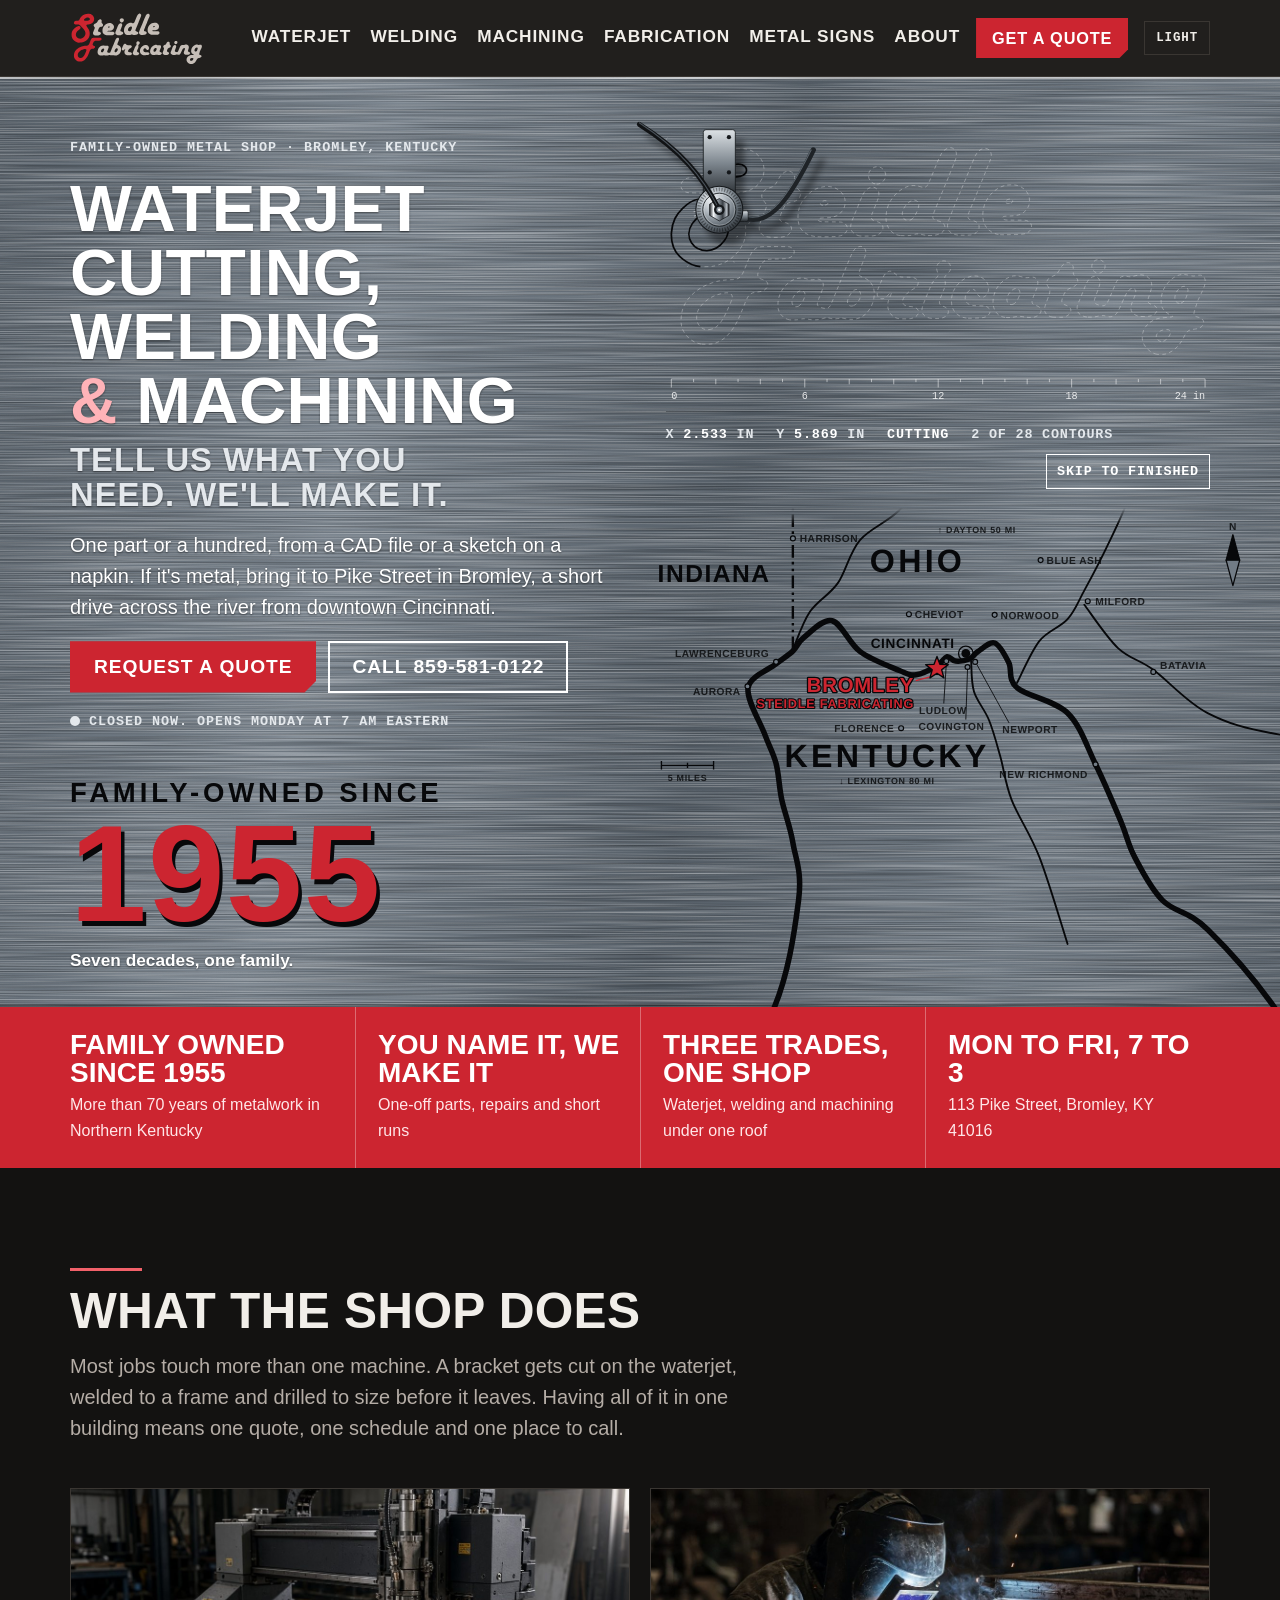
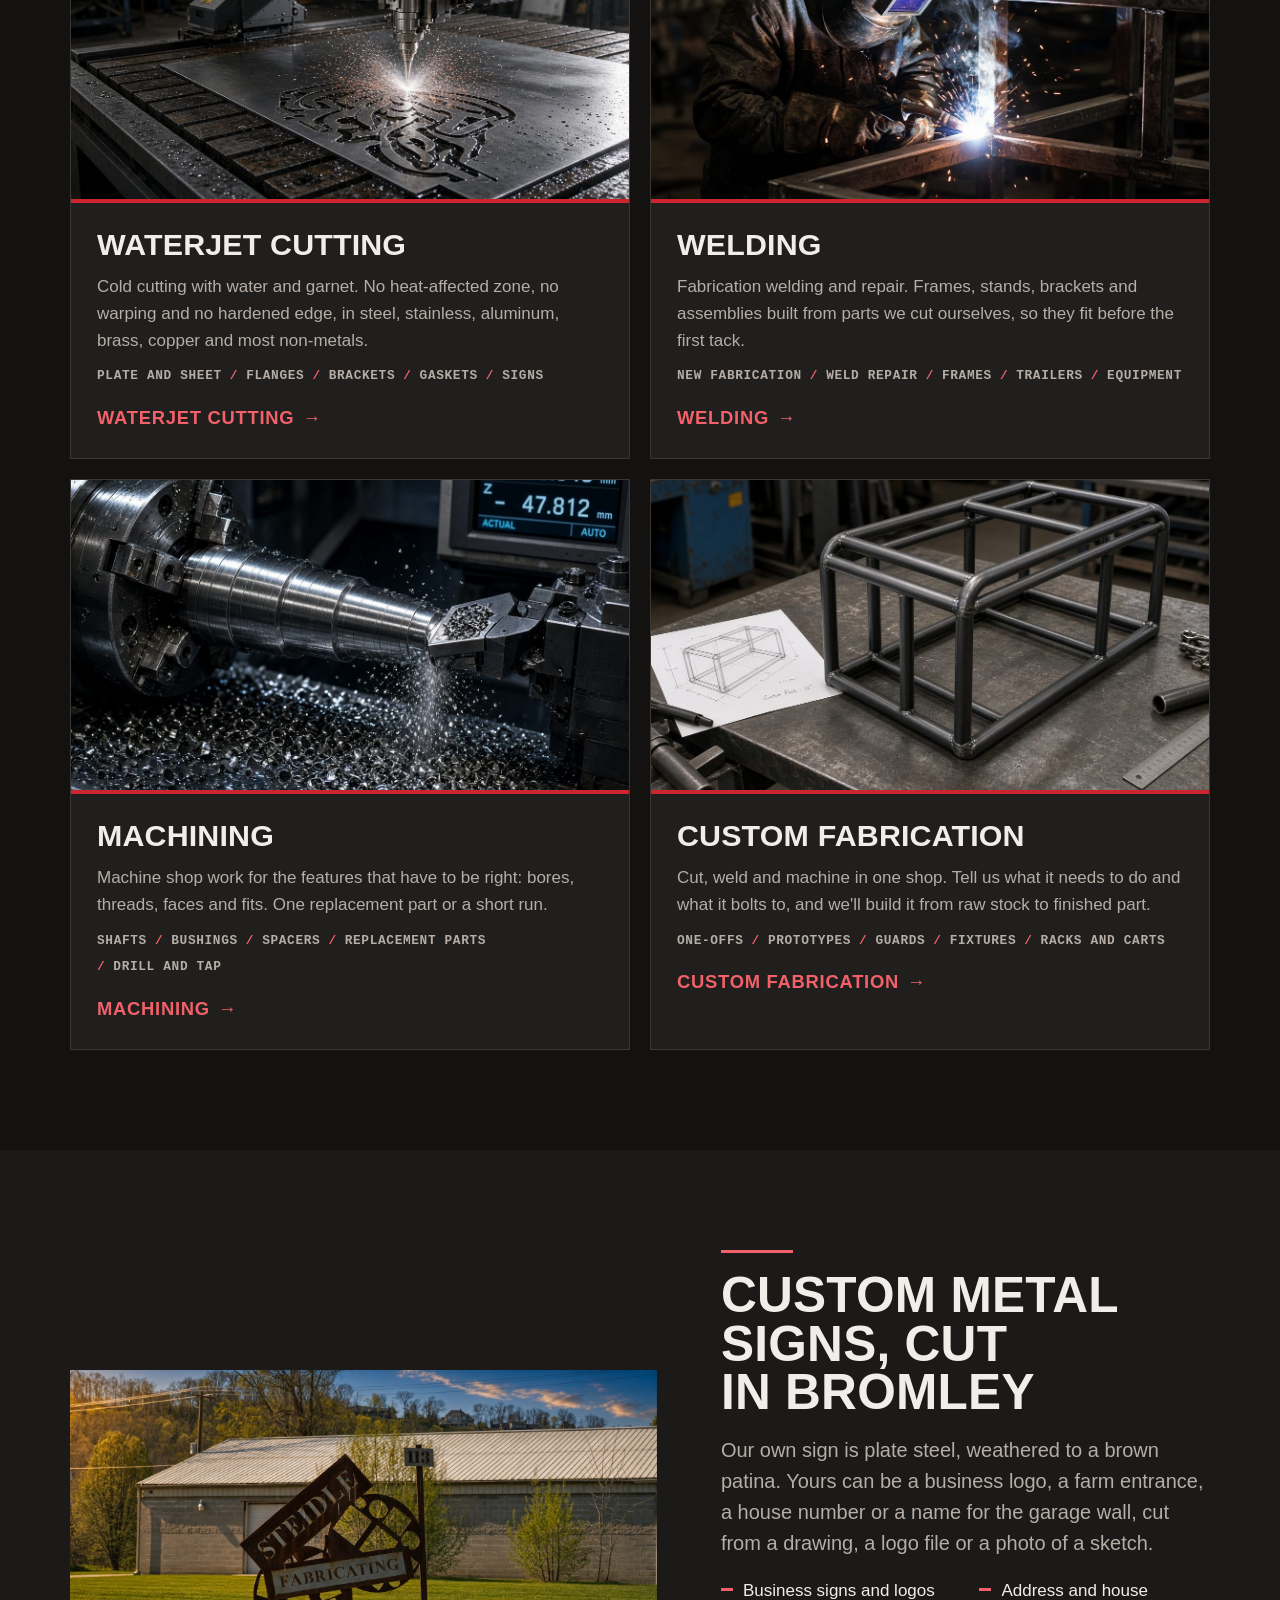
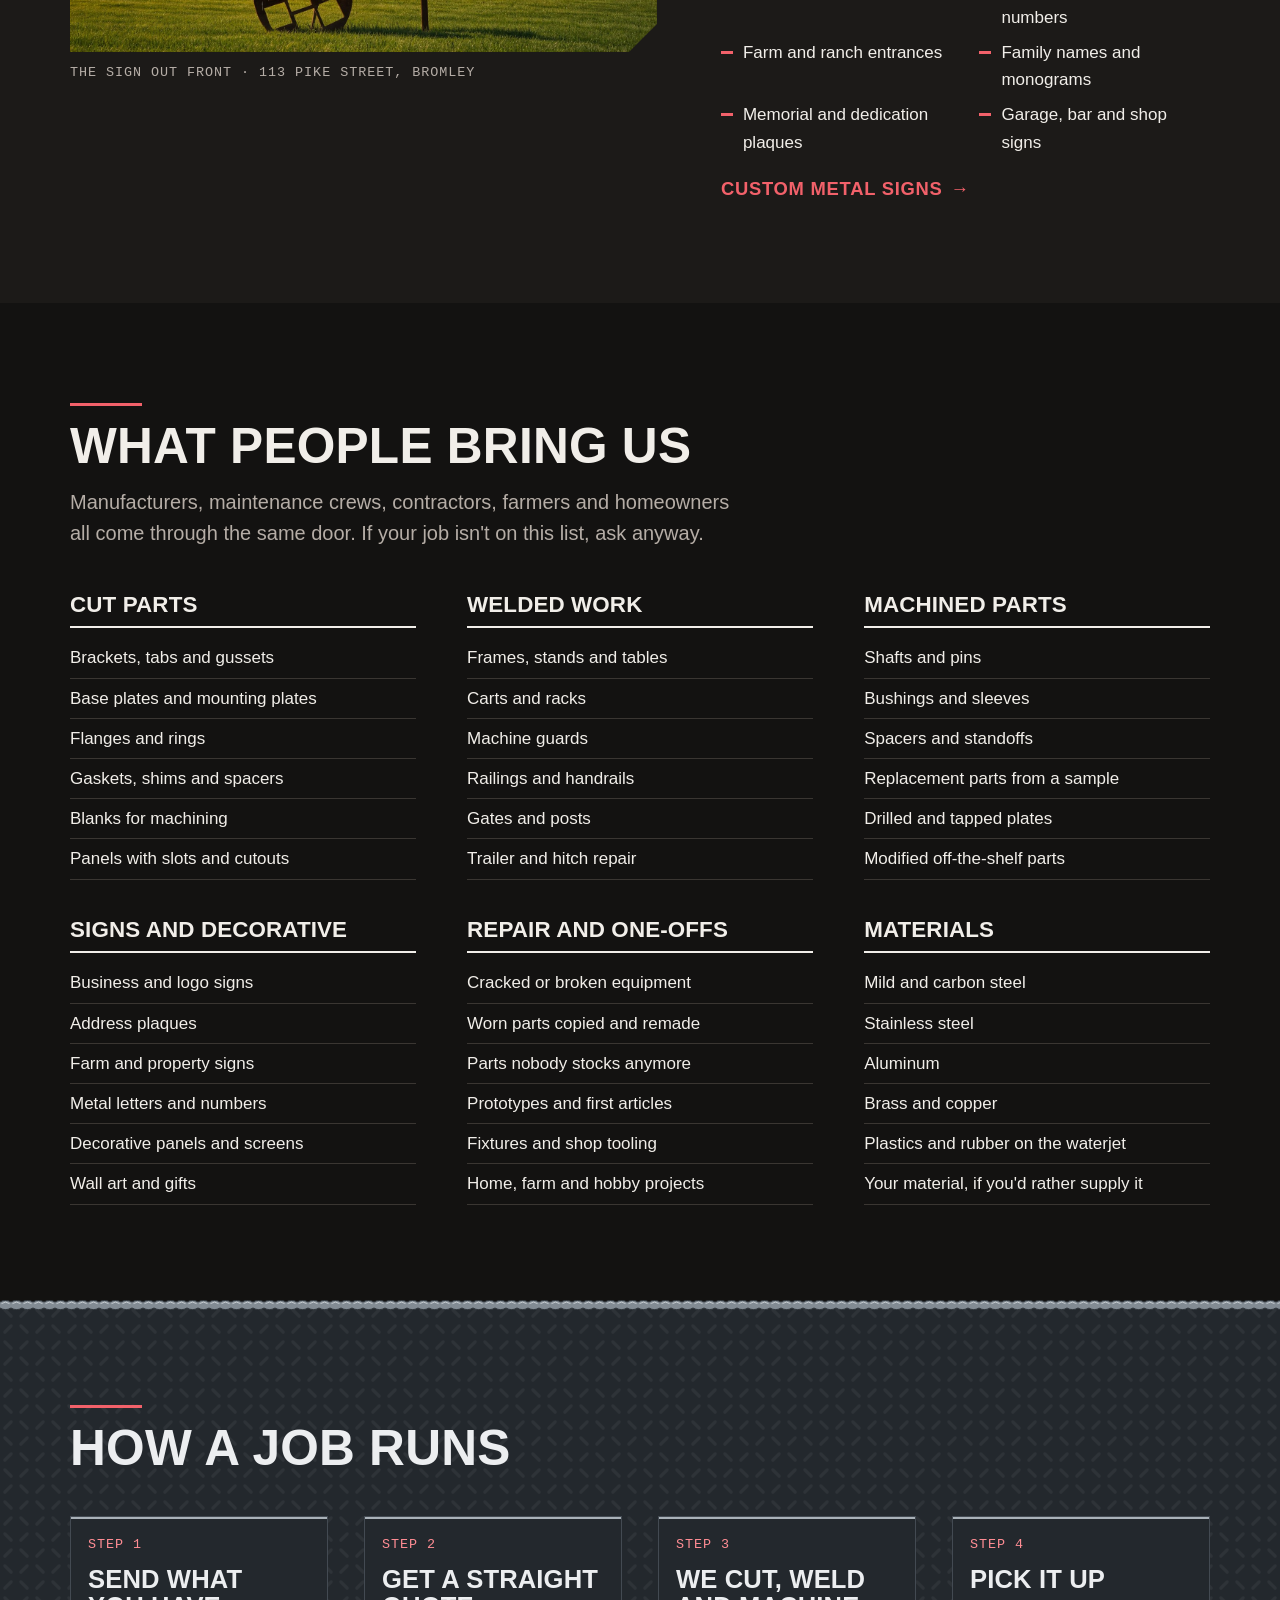
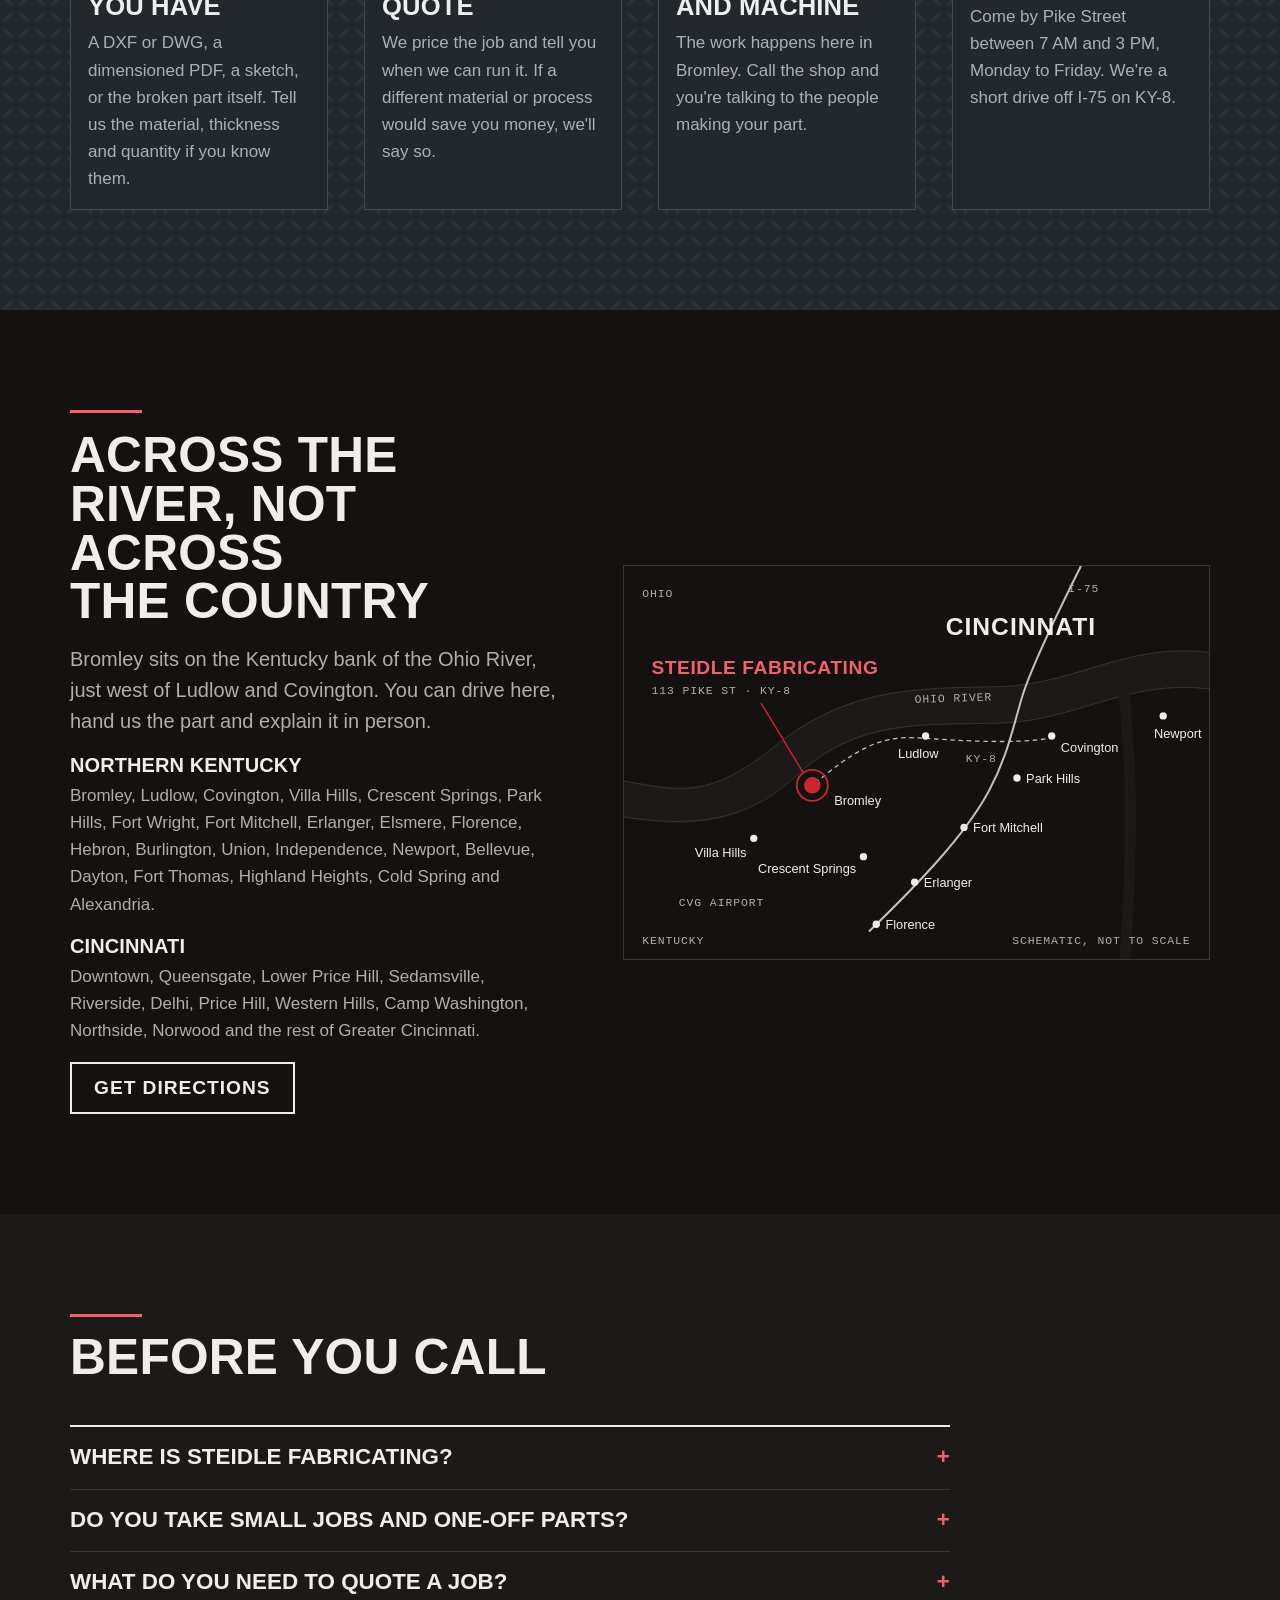
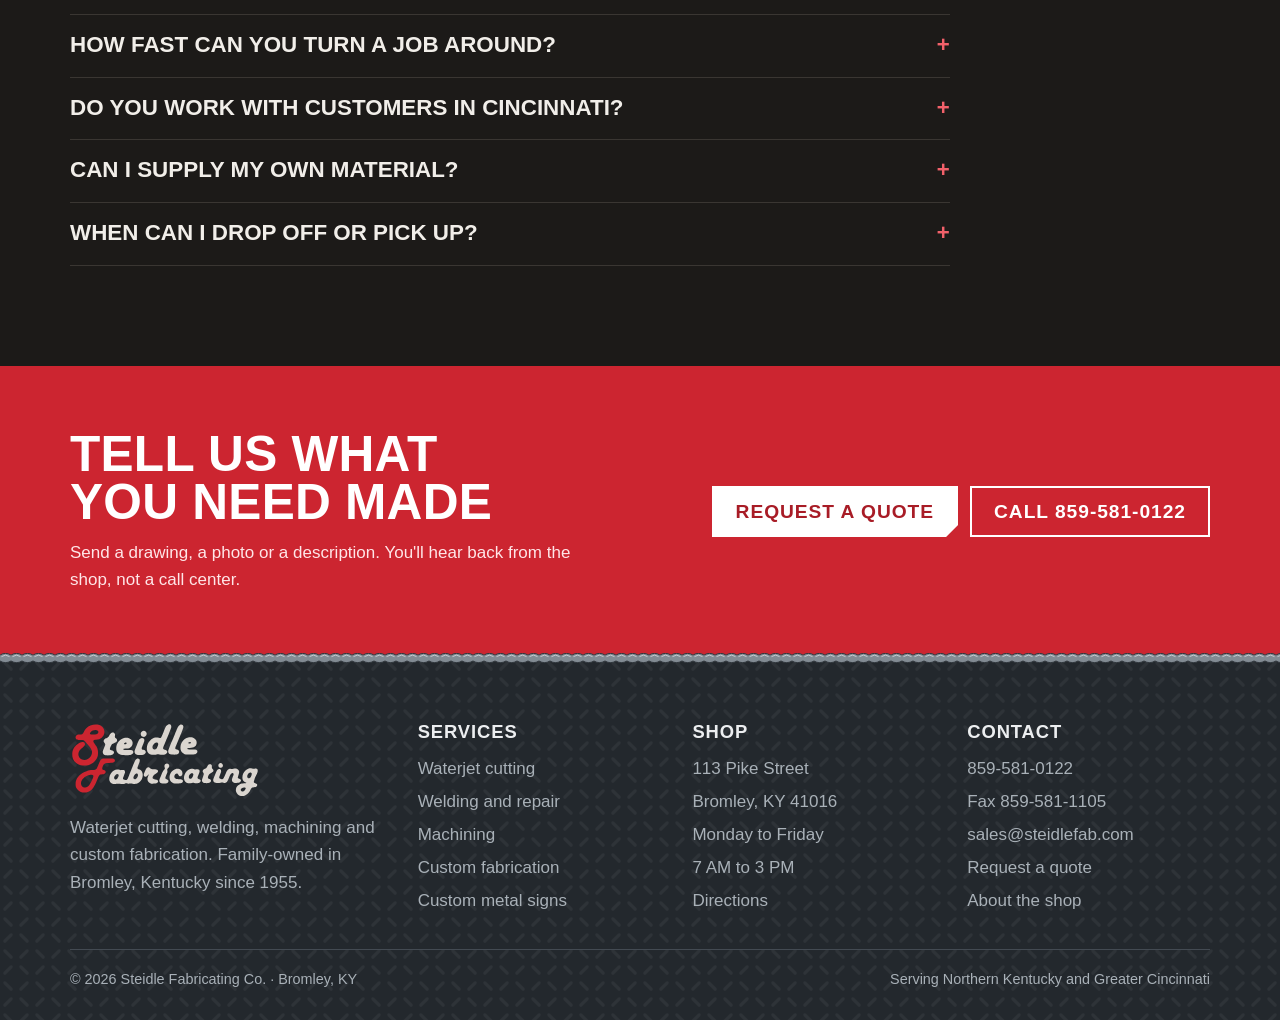
==== commit e7f1612d: "Use metal shop sign photo for link preview image Add og-sign-20261118.jpg (1200x630 crop of steidle-" ====
--- a/index.html
+++ b/index.html
@@ -7,6 +7,12 @@
 <style>body{margin:0}img{max-width:100%}[hidden]{display:none!important}</style>
 <title>Steidle Fabricating</title>
 <meta name="description" content="Steidle Fabricating is a family-owned metal shop in Bromley, KY, serving Northern Kentucky and Cincinnati since 1955. Waterjet cutting, welding, machining, custom fabrication and custom metal signs. Call 859-581-0122.">
+<meta property="og:image" content="https://steidlefabricating.com/og-sign-20261118.jpg">
+<meta property="og:image:width" content="1200">
+<meta property="og:image:height" content="630">
+<meta property="og:image:alt" content="Steidle Fabricating metal shop sign">
+<meta name="twitter:card" content="summary_large_image">
+<meta name="twitter:image" content="https://steidlefabricating.com/og-sign-20261118.jpg">
 <link rel="stylesheet" href="https://fonts.googleapis.com/css2?family=Barlow:wght@400;500;600;700&family=Barlow+Condensed:wght@600;700;800&family=Courier+Prime:wght@400;700&display=swap">
 <script type="application/ld+json">
 {"@context":"https://schema.org","@type":"LocalBusiness","additionalType":"https://schema.org/MetalFabricator","name":"Steidle Fabricating","description":"Family-owned waterjet cutting, welding, machining and custom metal fabrication shop serving Northern Kentucky and Cincinnati since 1955.","foundingDate":"1955","telephone":"+1-859-581-0122","faxNumber":"+1-859-581-1105","email":"sales@steidlefab.com","url":"https://steidlefab.com","address":{"@type":"PostalAddress","streetAddress":"113 Pike Street","addressLocality":"Bromley","addressRegion":"KY","postalCode":"41016","addressCountry":"US"},"openingHoursSpecification":[{"@type":"OpeningHoursSpecification","dayOfWeek":["Monday","Tuesday","Wednesday","Thursday","Friday"],"opens":"07:00","closes":"15:00"}],"areaServed":["Bromley KY","Ludlow KY","Covington KY","Villa Hills KY","Fort Mitchell KY","Erlanger KY","Florence KY","Newport KY","Northern Kentucky","Cincinnati OH"],"hasOfferCatalog":{"@type":"OfferCatalog","name":"Metal shop services","itemListElement":[{"@type":"Offer","itemOffered":{"@type":"Service","name":"Waterjet cutting"}},{"@type":"Offer","itemOffered":{"@type":"Service","name":"Welding and weld repair"}},{"@type":"Offer","itemOffered":{"@type":"Service","name":"Machining"}},{"@type":"Offer","itemOffered":{"@type":"Service","name":"Custom metal fabrication"}},{"@type":"Offer","itemOffered":{"@type":"Service","name":"Custom metal signs"}}]}}
